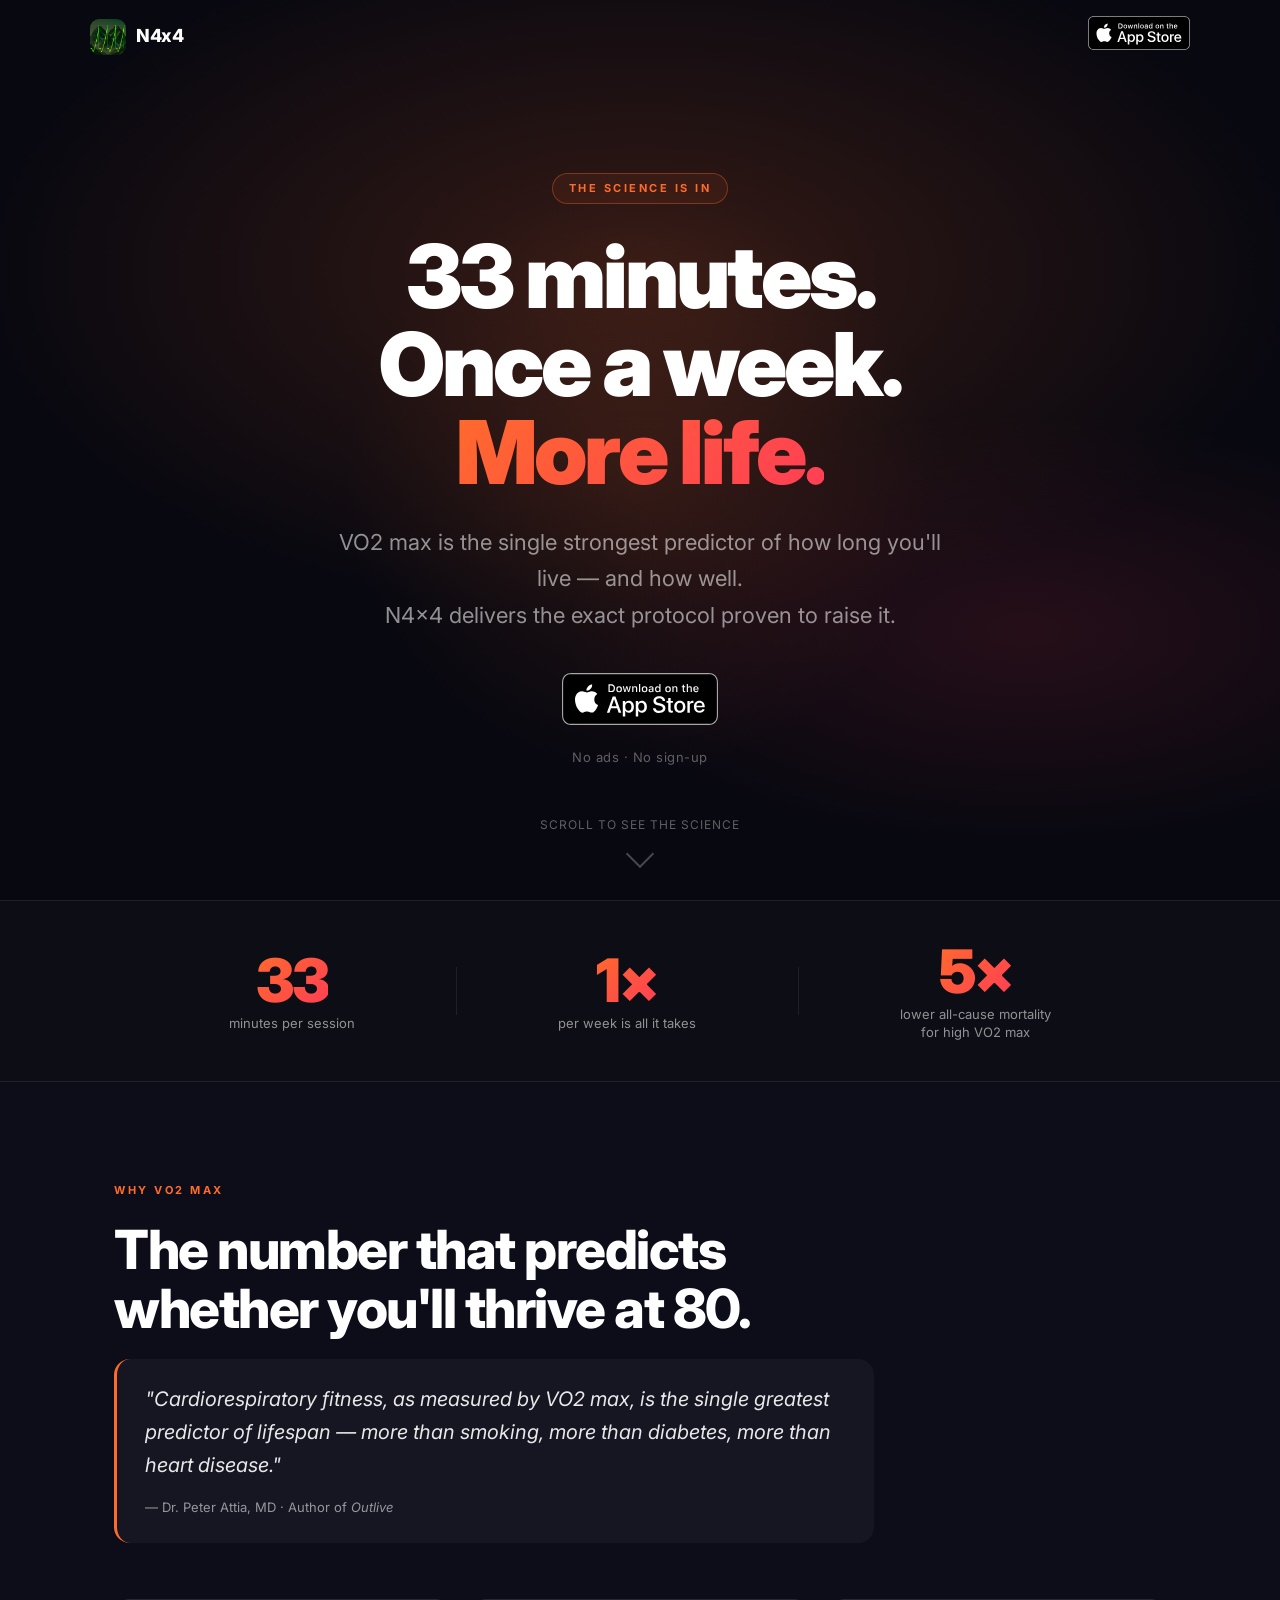
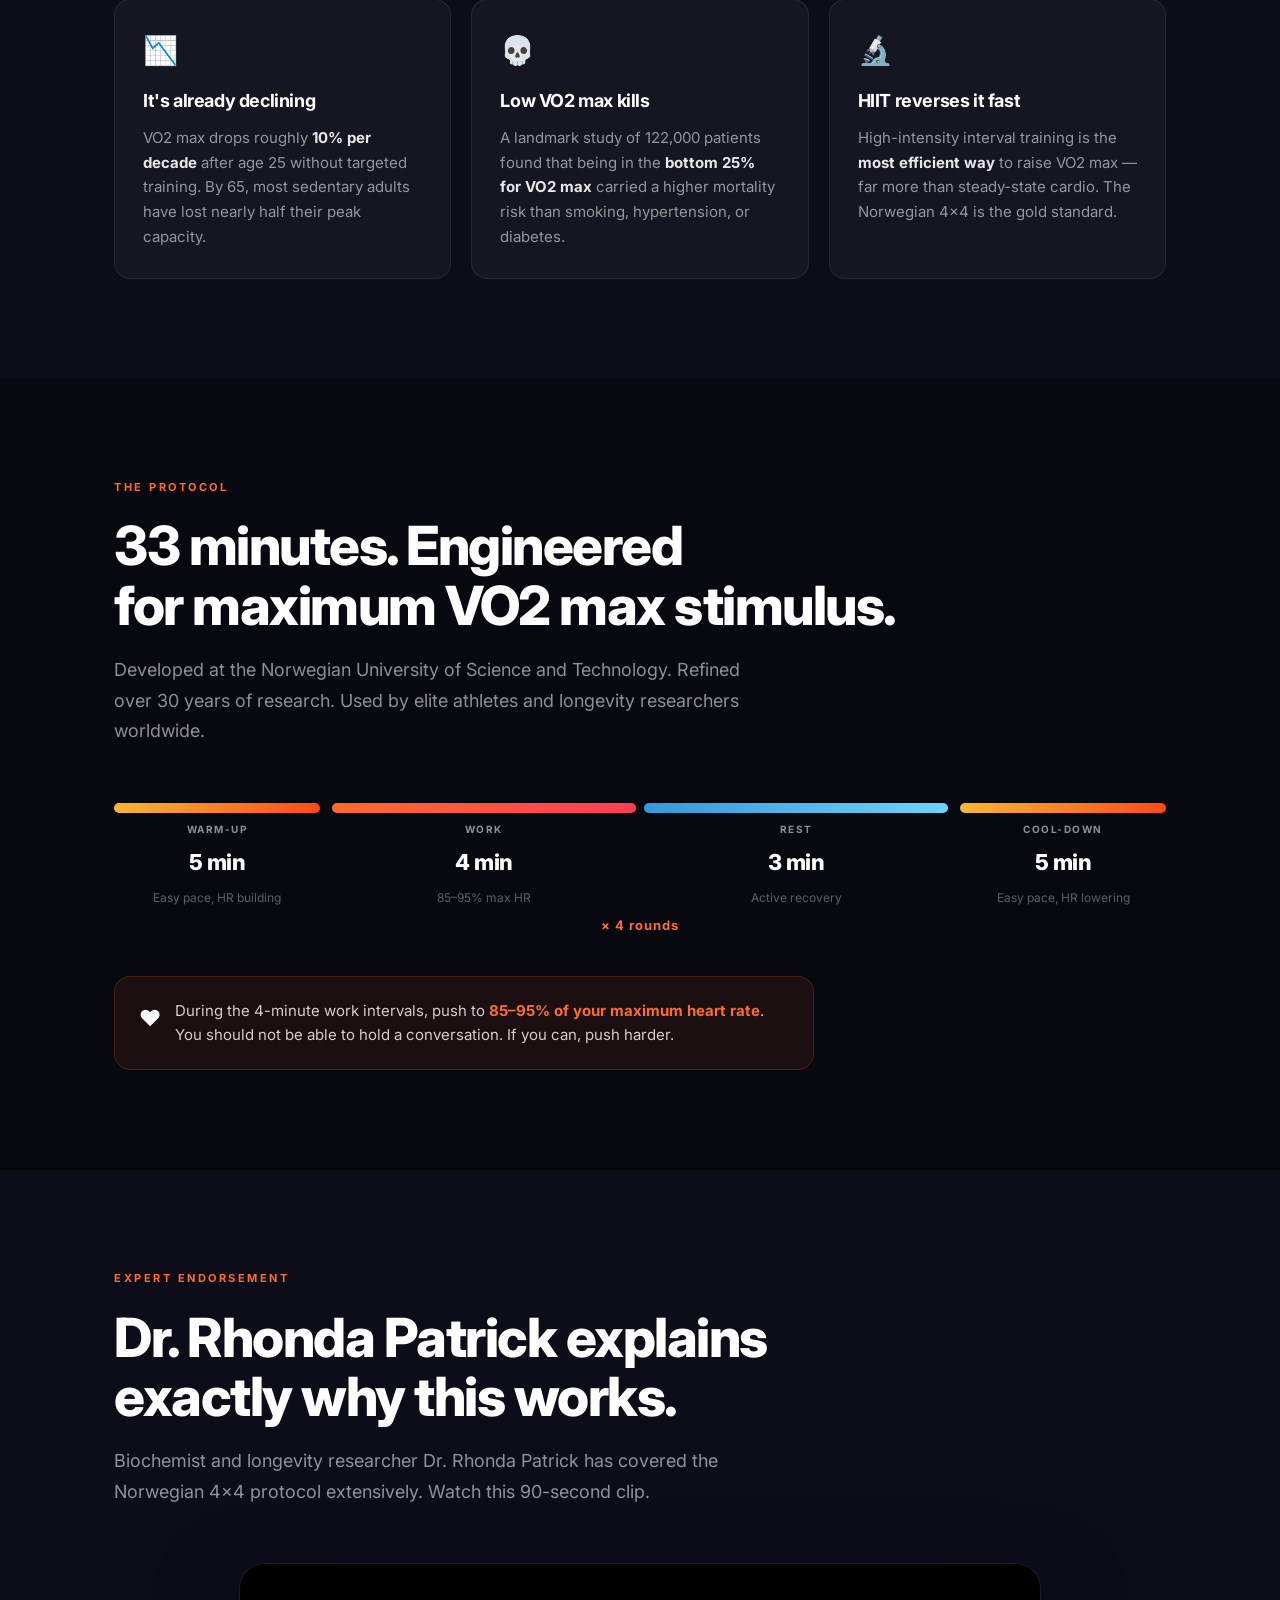
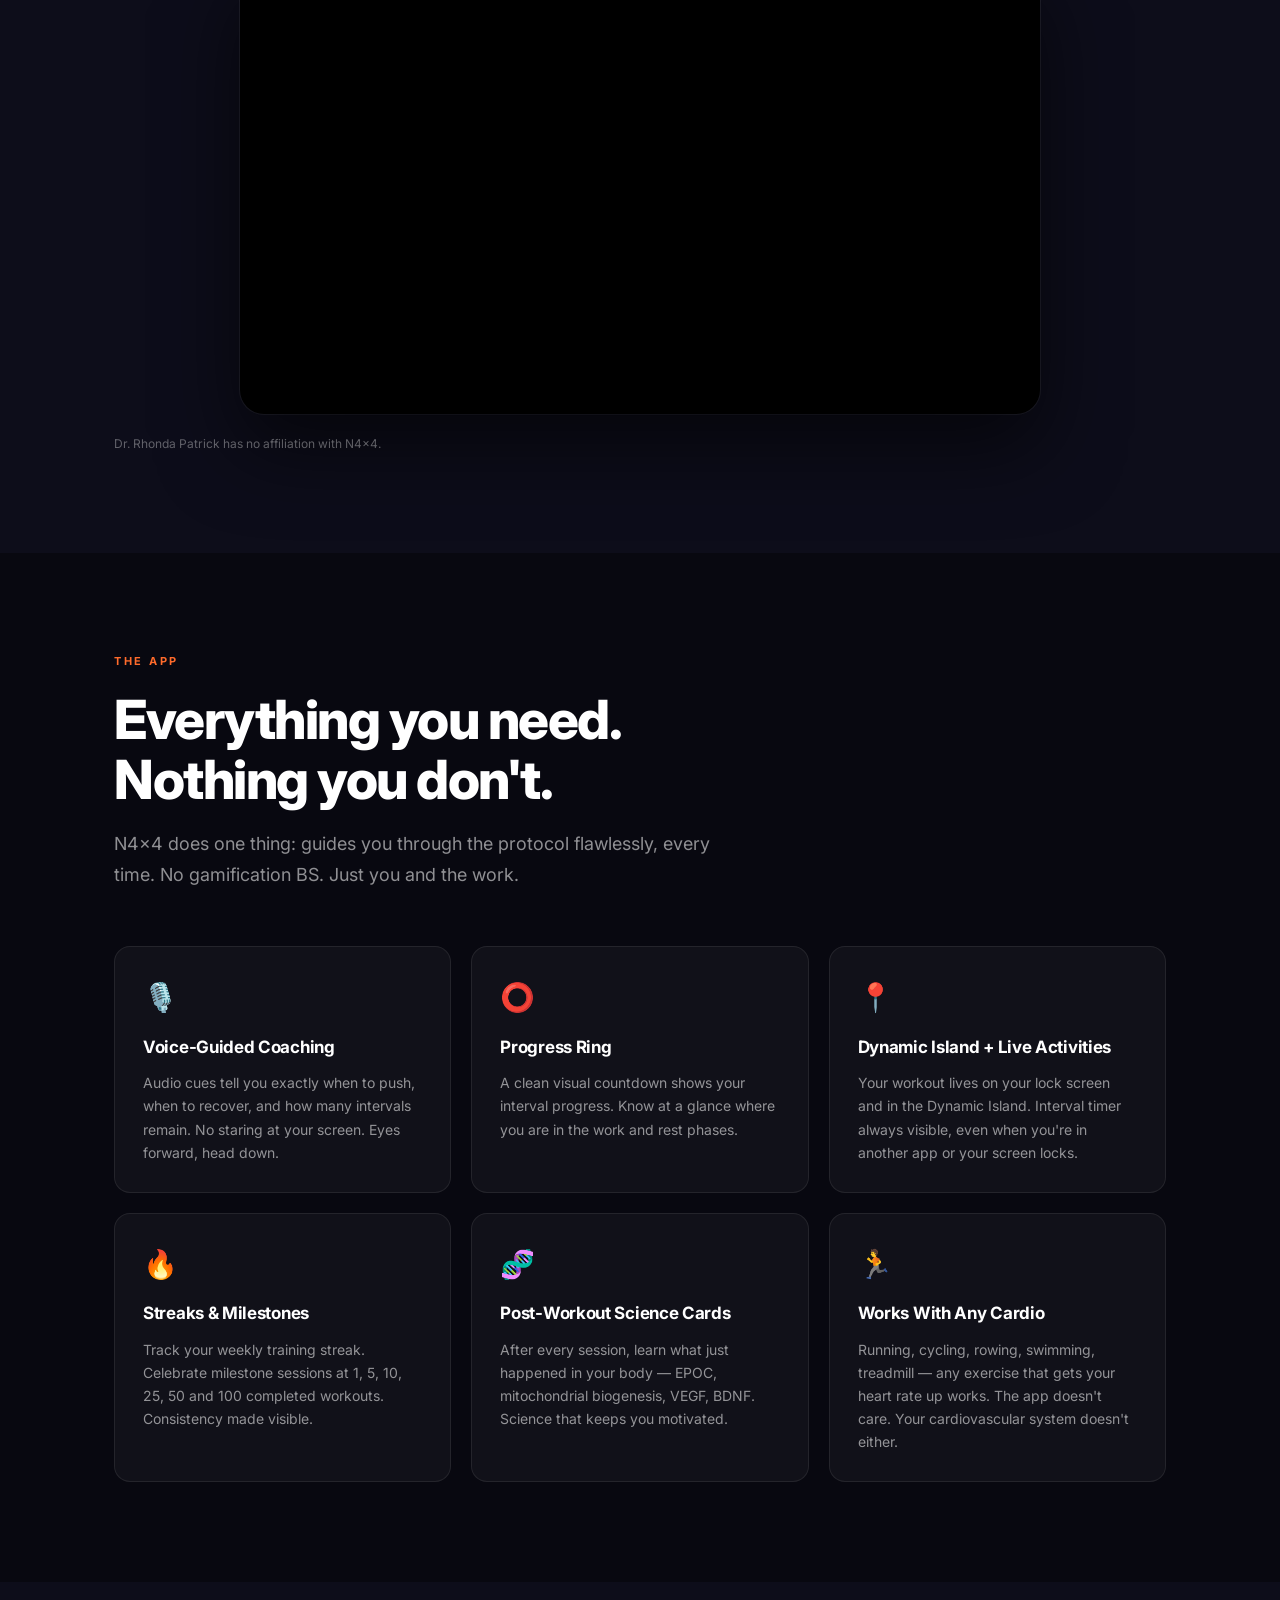
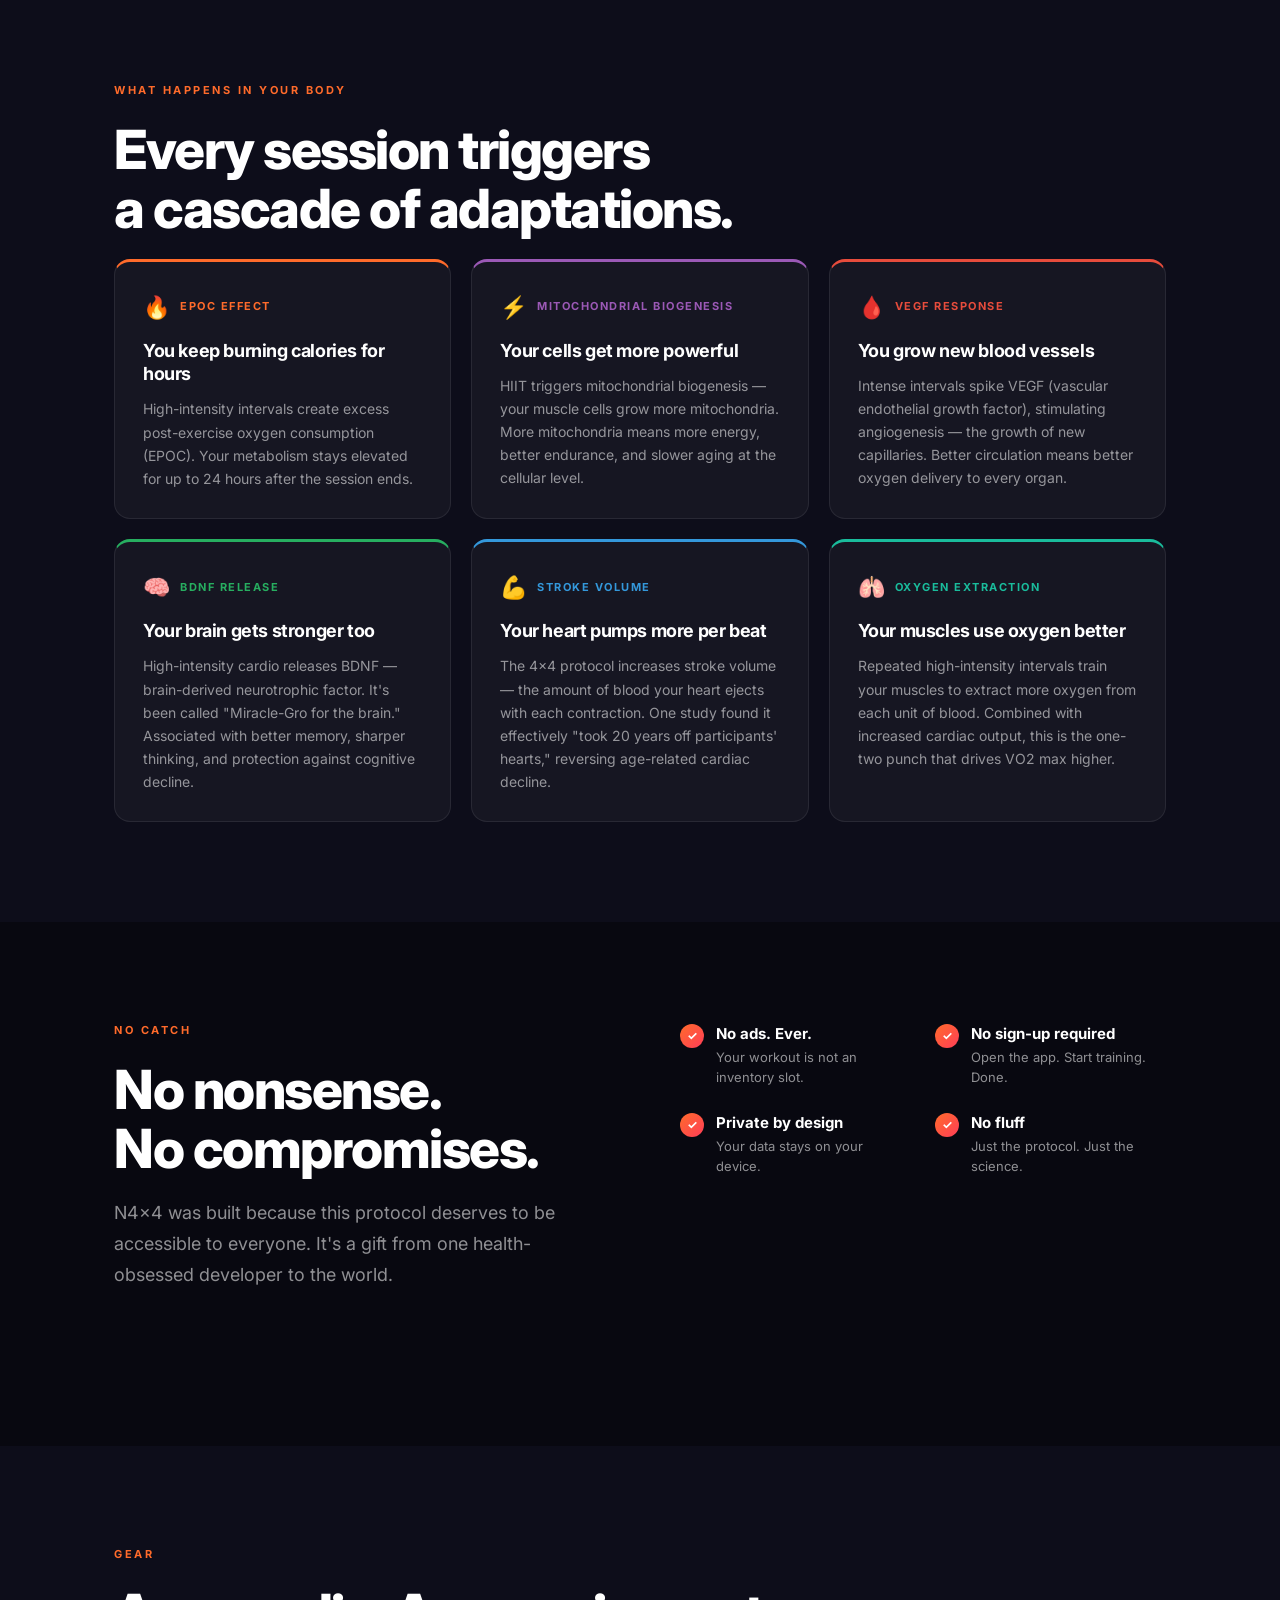
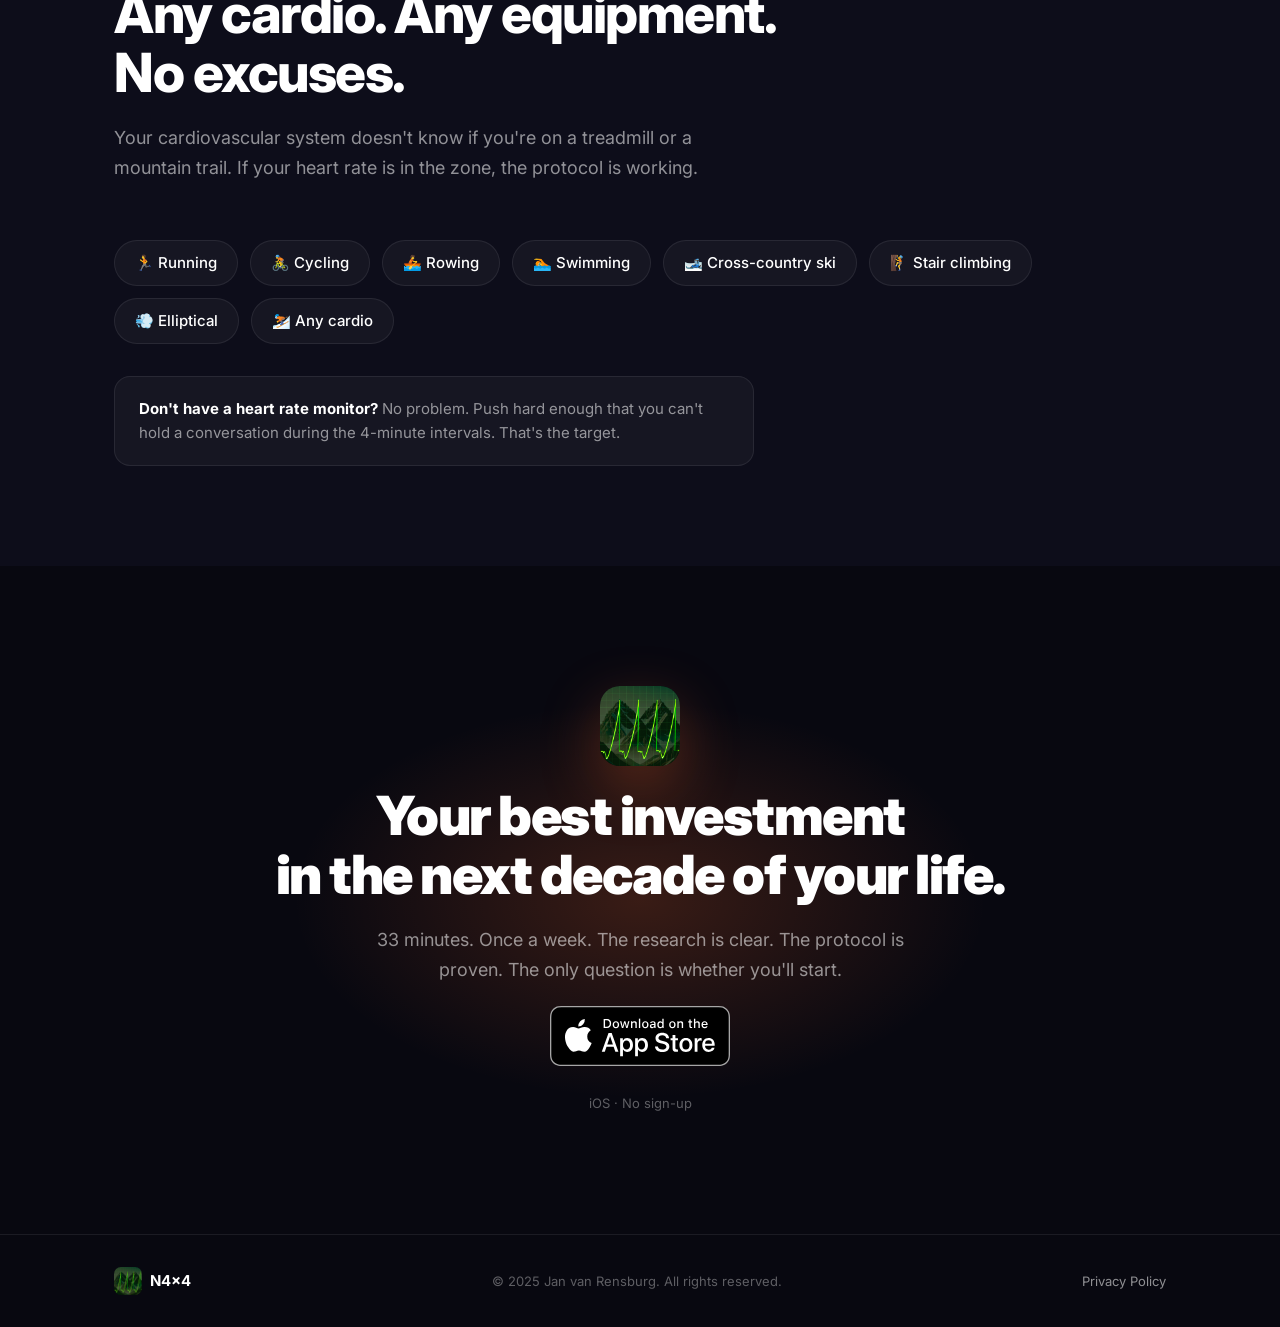
==== website-v2/index.html @ c2d77064 "Add dark Home/Workout redesign; checkpoint in-flight watch migration Home/Workout redesign (behind `" ====
<!DOCTYPE html>
<html lang="en">
<head>
    <meta charset="UTF-8">
    <meta name="viewport" content="width=device-width, initial-scale=1.0">
    <title>N4x4 — The 33-Minute Workout That Changes Everything</title>
    <meta name="description" content="VO2 max is the #1 predictor of how long you live. N4x4 delivers the exact Norwegian 4x4 protocol used in decades of research. 33 minutes. Once a week.">
    <meta property="og:title" content="N4x4 — The 33-Minute VO2 Max Protocol">
    <meta property="og:description" content="33 minutes. Once a week. The scientifically-proven workout that adds years to your life.">
    <meta property="og:image" content="images/background2.png">
    <link rel="preconnect" href="https://fonts.googleapis.com">
    <link rel="preconnect" href="https://fonts.gstatic.com" crossorigin>
    <link href="https://fonts.googleapis.com/css2?family=Inter:wght@300;400;500;600;700;800;900&display=swap" rel="stylesheet">
    <link rel="stylesheet" href="styles.css">
</head>
<body>

<!-- ───────────────── NAV ───────────────── -->
<nav class="nav" id="nav">
    <div class="nav-inner">
        <div class="nav-logo">
            <img src="images/n4x4.png" alt="N4x4" class="nav-icon">
            <span class="nav-name">N4x4</span>
        </div>
        <a href="https://apps.apple.com/app/id6686407796" target="_blank" class="nav-cta">
            <img src="images/download-on-the-app-store.svg" alt="Download on the App Store" class="nav-store-badge">
        </a>
    </div>
</nav>

<!-- ───────────────── HERO ───────────────── -->
<section class="hero">
    <div class="hero-bg"></div>
    <div class="hero-glow"></div>
    <div class="hero-content">
        <div class="hero-badge animate-in">THE SCIENCE IS IN</div>
        <h1 class="hero-headline animate-in delay-1">
            33 minutes.<br>
            Once a week.<br>
            <span class="gradient-text">More life.</span>
        </h1>
        <p class="hero-sub animate-in delay-2">
            VO2 max is the single strongest predictor of how long you'll live — and how well.<br>
            N4x4 delivers the exact protocol proven to raise it.
        </p>
        <div class="hero-actions animate-in delay-3">
            <a href="https://apps.apple.com/app/id6686407796" target="_blank" class="store-badge-link">
                <img src="images/download-on-the-app-store.svg" alt="Download on the App Store" class="store-badge">
            </a>
            <span class="hero-meta">No ads · No sign-up</span>
        </div>
    </div>
    <div class="hero-scroll-hint">
        <span>Scroll to see the science</span>
        <div class="scroll-arrow"></div>
    </div>
</section>

<!-- ───────────────── STAT BAR ───────────────── -->
<section class="stat-bar">
    <div class="stat-bar-inner">
        <div class="stat animate-in">
            <span class="stat-number">33</span>
            <span class="stat-label">minutes per session</span>
        </div>
        <div class="stat-divider"></div>
        <div class="stat animate-in delay-1">
            <span class="stat-number">1×</span>
            <span class="stat-label">per week is all it takes</span>
        </div>
        <div class="stat-divider"></div>
        <div class="stat animate-in delay-2">
            <span class="stat-number">5×</span>
            <span class="stat-label">lower all-cause mortality<br>for high VO2 max</span>
        </div>
    </div>
</section>

<!-- ───────────────── VO2 MAX SCIENCE ───────────────── -->
<section class="section vo2-section">
    <div class="container">
        <div class="section-label animate-in">WHY VO2 MAX</div>
        <h2 class="section-headline animate-in delay-1">
            The number that predicts<br>whether you'll thrive at 80.
        </h2>

        <blockquote class="quote-block animate-in delay-2">
            <p class="quote-text">"Cardiorespiratory fitness, as measured by VO2 max, is the single greatest predictor of lifespan — more than smoking, more than diabetes, more than heart disease."</p>
            <cite class="quote-cite">— Dr. Peter Attia, MD · Author of <em>Outlive</em></cite>
        </blockquote>

        <div class="vo2-cards">
            <div class="vo2-card animate-in delay-1">
                <div class="vo2-card-icon">📉</div>
                <h3 class="vo2-card-title">It's already declining</h3>
                <p class="vo2-card-body">VO2 max drops roughly <strong>10% per decade</strong> after age 25 without targeted training. By 65, most sedentary adults have lost nearly half their peak capacity.</p>
            </div>
            <div class="vo2-card animate-in delay-2">
                <div class="vo2-card-icon">💀</div>
                <h3 class="vo2-card-title">Low VO2 max kills</h3>
                <p class="vo2-card-body">A landmark study of 122,000 patients found that being in the <strong>bottom 25% for VO2 max</strong> carried a higher mortality risk than smoking, hypertension, or diabetes.</p>
            </div>
            <div class="vo2-card animate-in delay-3">
                <div class="vo2-card-icon">🔬</div>
                <h3 class="vo2-card-title">HIIT reverses it fast</h3>
                <p class="vo2-card-body">High-intensity interval training is the <strong>most efficient way</strong> to raise VO2 max — far more than steady-state cardio. The Norwegian 4x4 is the gold standard.</p>
            </div>
        </div>
    </div>
</section>

<!-- ───────────────── THE PROTOCOL ───────────────── -->
<section class="section protocol-section">
    <div class="container">
        <div class="section-label animate-in">THE PROTOCOL</div>
        <h2 class="section-headline animate-in delay-1">
            33 minutes. Engineered<br>for maximum VO2 max stimulus.
        </h2>
        <p class="section-sub animate-in delay-2">
            Developed at the Norwegian University of Science and Technology. Refined over 30 years of research. Used by elite athletes and longevity researchers worldwide.
        </p>

        <div class="protocol-timeline animate-in delay-2">
            <div class="protocol-phase warmup">
                <div class="phase-bar"></div>
                <div class="phase-label">Warm-up</div>
                <div class="phase-duration">5 min</div>
                <div class="phase-desc">Easy pace, HR building</div>
            </div>
            <div class="protocol-rounds">
                <div class="round animate-in delay-1">
                    <div class="round-work">
                        <div class="phase-bar work-bar"></div>
                        <div class="phase-label">WORK</div>
                        <div class="phase-duration">4 min</div>
                        <div class="phase-desc">85–95% max HR</div>
                    </div>
                    <div class="round-rest">
                        <div class="phase-bar rest-bar"></div>
                        <div class="phase-label">REST</div>
                        <div class="phase-duration">3 min</div>
                        <div class="phase-desc">Active recovery</div>
                    </div>
                </div>
                <div class="rounds-repeat animate-in delay-2">× 4 rounds</div>
            </div>
            <div class="protocol-phase cooldown">
                <div class="phase-bar"></div>
                <div class="phase-label">Cool-down</div>
                <div class="phase-duration">5 min</div>
                <div class="phase-desc">Easy pace, HR lowering</div>
            </div>
        </div>

        <div class="protocol-hr-note animate-in delay-3">
            <span class="hr-icon">❤️</span>
            <p>During the 4-minute work intervals, push to <strong>85–95% of your maximum heart rate</strong>. You should not be able to hold a conversation. If you can, push harder.</p>
        </div>
    </div>
</section>

<!-- ───────────────── VIDEO ───────────────── -->
<section class="section video-section">
    <div class="container">
        <div class="section-label animate-in">EXPERT ENDORSEMENT</div>
        <h2 class="section-headline animate-in delay-1">
            Dr. Rhonda Patrick explains<br>exactly why this works.
        </h2>
        <p class="section-sub animate-in delay-2">
            Biochemist and longevity researcher Dr. Rhonda Patrick has covered the Norwegian 4x4 protocol extensively. Watch this 90-second clip.
        </p>
        <div class="video-wrapper animate-in delay-2">
            <div class="responsive-video">
                <iframe
                    src="https://www.youtube-nocookie.com/embed/MjKrwsfr-js?start=303&rel=0"
                    title="Dr. Rhonda Patrick on Norwegian 4x4 HIIT"
                    frameborder="0"
                    allow="accelerometer; autoplay; clipboard-write; encrypted-media; gyroscope; picture-in-picture; web-share"
                    allowfullscreen>
                </iframe>
            </div>
        </div>
        <p class="video-disclaimer animate-in delay-3">Dr. Rhonda Patrick has no affiliation with N4x4.</p>
    </div>
</section>

<!-- ───────────────── APP FEATURES ───────────────── -->
<section class="section features-section">
    <div class="container">
        <div class="section-label animate-in">THE APP</div>
        <h2 class="section-headline animate-in delay-1">
            Everything you need.<br>Nothing you don't.
        </h2>
        <p class="section-sub animate-in delay-2">
            N4x4 does one thing: guides you through the protocol flawlessly, every time. No gamification BS. Just you and the work.
        </p>

        <div class="features-grid">
            <div class="feature-card animate-in delay-1">
                <div class="feature-icon">🎙️</div>
                <h3 class="feature-title">Voice-Guided Coaching</h3>
                <p class="feature-body">Audio cues tell you exactly when to push, when to recover, and how many intervals remain. No staring at your screen. Eyes forward, head down.</p>
            </div>
            <div class="feature-card animate-in delay-2">
                <div class="feature-icon">⭕</div>
                <h3 class="feature-title">Progress Ring</h3>
                <p class="feature-body">A clean visual countdown shows your interval progress. Know at a glance where you are in the work and rest phases.</p>
            </div>
            <div class="feature-card animate-in delay-3">
                <div class="feature-icon">📍</div>
                <h3 class="feature-title">Dynamic Island + Live Activities</h3>
                <p class="feature-body">Your workout lives on your lock screen and in the Dynamic Island. Interval timer always visible, even when you're in another app or your screen locks.</p>
            </div>
            <div class="feature-card animate-in delay-1">
                <div class="feature-icon">🔥</div>
                <h3 class="feature-title">Streaks & Milestones</h3>
                <p class="feature-body">Track your weekly training streak. Celebrate milestone sessions at 1, 5, 10, 25, 50 and 100 completed workouts. Consistency made visible.</p>
            </div>
            <div class="feature-card animate-in delay-2">
                <div class="feature-icon">🧬</div>
                <h3 class="feature-title">Post-Workout Science Cards</h3>
                <p class="feature-body">After every session, learn what just happened in your body — EPOC, mitochondrial biogenesis, VEGF, BDNF. Science that keeps you motivated.</p>
            </div>
            <div class="feature-card animate-in delay-3">
                <div class="feature-icon">🏃</div>
                <h3 class="feature-title">Works With Any Cardio</h3>
                <p class="feature-body">Running, cycling, rowing, swimming, treadmill — any exercise that gets your heart rate up works. The app doesn't care. Your cardiovascular system doesn't either.</p>
            </div>
        </div>
    </div>
</section>

<!-- ───────────────── SCIENCE CARDS ───────────────── -->
<section class="section science-section">
    <div class="container">
        <div class="section-label animate-in">WHAT HAPPENS IN YOUR BODY</div>
        <h2 class="section-headline animate-in delay-1">
            Every session triggers<br>a cascade of adaptations.
        </h2>

        <div class="science-grid">
            <div class="science-card animate-in delay-1" style="--card-color: #FF6B2B;">
                <div class="science-card-header">
                    <span class="science-icon">🔥</span>
                    <span class="science-tag">EPOC Effect</span>
                </div>
                <h3 class="science-title">You keep burning calories for hours</h3>
                <p class="science-body">High-intensity intervals create excess post-exercise oxygen consumption (EPOC). Your metabolism stays elevated for up to 24 hours after the session ends.</p>
            </div>
            <div class="science-card animate-in delay-2" style="--card-color: #9B59B6;">
                <div class="science-card-header">
                    <span class="science-icon">⚡</span>
                    <span class="science-tag">Mitochondrial Biogenesis</span>
                </div>
                <h3 class="science-title">Your cells get more powerful</h3>
                <p class="science-body">HIIT triggers mitochondrial biogenesis — your muscle cells grow more mitochondria. More mitochondria means more energy, better endurance, and slower aging at the cellular level.</p>
            </div>
            <div class="science-card animate-in delay-3" style="--card-color: #E74C3C;">
                <div class="science-card-header">
                    <span class="science-icon">🩸</span>
                    <span class="science-tag">VEGF Response</span>
                </div>
                <h3 class="science-title">You grow new blood vessels</h3>
                <p class="science-body">Intense intervals spike VEGF (vascular endothelial growth factor), stimulating angiogenesis — the growth of new capillaries. Better circulation means better oxygen delivery to every organ.</p>
            </div>
            <div class="science-card animate-in delay-1" style="--card-color: #27AE60;">
                <div class="science-card-header">
                    <span class="science-icon">🧠</span>
                    <span class="science-tag">BDNF Release</span>
                </div>
                <h3 class="science-title">Your brain gets stronger too</h3>
                <p class="science-body">High-intensity cardio releases BDNF — brain-derived neurotrophic factor. It's been called "Miracle-Gro for the brain." Associated with better memory, sharper thinking, and protection against cognitive decline.</p>
            </div>
            <div class="science-card animate-in delay-2" style="--card-color: #3498DB;">
                <div class="science-card-header">
                    <span class="science-icon">💪</span>
                    <span class="science-tag">Stroke Volume</span>
                </div>
                <h3 class="science-title">Your heart pumps more per beat</h3>
                <p class="science-body">The 4×4 protocol increases stroke volume — the amount of blood your heart ejects with each contraction. One study found it effectively "took 20 years off participants' hearts," reversing age-related cardiac decline.</p>
            </div>
            <div class="science-card animate-in delay-3" style="--card-color: #1ABC9C;">
                <div class="science-card-header">
                    <span class="science-icon">🫁</span>
                    <span class="science-tag">Oxygen Extraction</span>
                </div>
                <h3 class="science-title">Your muscles use oxygen better</h3>
                <p class="science-body">Repeated high-intensity intervals train your muscles to extract more oxygen from each unit of blood. Combined with increased cardiac output, this is the one-two punch that drives VO2 max higher.</p>
            </div>
        </div>
    </div>
</section>

<!-- ───────────────── TRUST ───────────────── -->
<section class="section trust-section">
    <div class="container">
        <div class="trust-inner animate-in">
            <div class="trust-headline-wrap">
                <div class="section-label">NO CATCH</div>
                <h2 class="section-headline">No nonsense.<br>No compromises.</h2>
                <p class="section-sub">N4x4 was built because this protocol deserves to be accessible to everyone. It's a gift from one health-obsessed developer to the world.</p>
            </div>
            <div class="trust-pillars">
                <div class="trust-pillar animate-in delay-1">
                    <span class="trust-check">✓</span>
                    <div>
                        <strong>No ads. Ever.</strong>
                        <p>Your workout is not an inventory slot.</p>
                    </div>
                </div>
                <div class="trust-pillar animate-in delay-2">
                    <span class="trust-check">✓</span>
                    <div>
                        <strong>No sign-up required</strong>
                        <p>Open the app. Start training. Done.</p>
                    </div>
                </div>
                <div class="trust-pillar animate-in delay-3">
                    <span class="trust-check">✓</span>
                    <div>
                        <strong>Private by design</strong>
                        <p>Your data stays on your device.</p>
                    </div>
                </div>
                <div class="trust-pillar animate-in delay-1">
                    <span class="trust-check">✓</span>
                    <div>
                        <strong>No fluff</strong>
                        <p>Just the protocol. Just the science.</p>
                    </div>
                </div>
            </div>
        </div>
    </div>
</section>

<!-- ───────────────── EQUIPMENT ───────────────── -->
<section class="section equipment-section">
    <div class="container">
        <div class="section-label animate-in">GEAR</div>
        <h2 class="section-headline animate-in delay-1">Any cardio. Any equipment.<br>No excuses.</h2>
        <p class="section-sub animate-in delay-2">
            Your cardiovascular system doesn't know if you're on a treadmill or a mountain trail. If your heart rate is in the zone, the protocol is working.
        </p>
        <div class="equipment-grid animate-in delay-2">
            <div class="equipment-item">🏃 Running</div>
            <div class="equipment-item">🚴 Cycling</div>
            <div class="equipment-item">🚣 Rowing</div>
            <div class="equipment-item">🏊 Swimming</div>
            <div class="equipment-item">🎿 Cross-country ski</div>
            <div class="equipment-item">🧗 Stair climbing</div>
            <div class="equipment-item">💨 Elliptical</div>
            <div class="equipment-item">⛷️ Any cardio</div>
        </div>
        <div class="equipment-note animate-in delay-3">
            <strong>Don't have a heart rate monitor?</strong> No problem. Push hard enough that you can't hold a conversation during the 4-minute intervals. That's the target.
        </div>
    </div>
</section>

<!-- ───────────────── FINAL CTA ───────────────── -->
<section class="section cta-section">
    <div class="cta-glow"></div>
    <div class="container">
        <div class="cta-inner animate-in">
            <img src="images/n4x4.png" alt="N4x4" class="cta-icon">
            <h2 class="cta-headline">Your best investment<br>in the next decade of your life.</h2>
            <p class="cta-sub">33 minutes. Once a week. The research is clear. The protocol is proven. The only question is whether you'll start.</p>
            <a href="https://apps.apple.com/app/id6686407796" target="_blank" class="store-badge-link">
                <img src="images/download-on-the-app-store.svg" alt="Download on the App Store" class="store-badge store-badge-large">
            </a>
            <p class="cta-meta">iOS · No sign-up</p>
        </div>
    </div>
</section>

<!-- ───────────────── FOOTER ───────────────── -->
<footer class="footer">
    <div class="container">
        <div class="footer-inner">
            <div class="footer-logo">
                <img src="images/n4x4.png" alt="N4x4" class="footer-icon">
                <span>N4x4</span>
            </div>
            <p class="footer-copy">&copy; 2025 Jan van Rensburg. All rights reserved.</p>
            <a href="../website/privacy.txt" class="footer-link">Privacy Policy</a>
        </div>
    </div>
</footer>

<script>
    // Nav scroll effect
    const nav = document.getElementById('nav');
    window.addEventListener('scroll', () => {
        nav.classList.toggle('nav-scrolled', window.scrollY > 50);
    });

    // Intersection Observer for scroll animations
    const observer = new IntersectionObserver((entries) => {
        entries.forEach(entry => {
            if (entry.isIntersecting) {
                entry.target.classList.add('visible');
            }
        });
    }, { threshold: 0.1, rootMargin: '0px 0px -40px 0px' });

    document.querySelectorAll('.animate-in').forEach(el => observer.observe(el));
</script>
</body>
</html>
---- website-v2/styles.css ----
/* ─── Reset & Base ─────────────────────────────────────── */
*, *::before, *::after { box-sizing: border-box; margin: 0; padding: 0; }

:root {
    --orange:       #FF6B2B;
    --orange-2:     #FF3D57;
    --bg:           #080810;
    --bg-2:         #0d0d1a;
    --surface:      rgba(255,255,255,0.04);
    --surface-2:    rgba(255,255,255,0.07);
    --border:       rgba(255,255,255,0.08);
    --text:         #ffffff;
    --text-muted:   rgba(255,255,255,0.55);
    --text-subtle:  rgba(255,255,255,0.35);
    --radius:       16px;
    --radius-lg:    24px;
}

html { scroll-behavior: smooth; }

body {
    background: var(--bg);
    color: var(--text);
    font-family: 'Inter', -apple-system, BlinkMacSystemFont, sans-serif;
    font-size: 16px;
    line-height: 1.6;
    overflow-x: hidden;
    -webkit-font-smoothing: antialiased;
}

.container {
    max-width: 1100px;
    margin: 0 auto;
    padding: 0 24px;
}

/* ─── Scroll Animations ─────────────────────────────────── */
.animate-in {
    opacity: 0;
    transform: translateY(28px);
    transition: opacity 0.7s ease, transform 0.7s ease;
}
.animate-in.delay-1 { transition-delay: 0.12s; }
.animate-in.delay-2 { transition-delay: 0.24s; }
.animate-in.delay-3 { transition-delay: 0.36s; }
.animate-in.visible {
    opacity: 1;
    transform: translateY(0);
}

/* ─── Nav ───────────────────────────────────────────────── */
.nav {
    position: fixed;
    top: 0; left: 0; right: 0;
    z-index: 100;
    padding: 16px 24px;
    transition: background 0.3s ease, box-shadow 0.3s ease;
}
.nav-scrolled {
    background: rgba(8,8,16,0.92);
    backdrop-filter: blur(20px);
    -webkit-backdrop-filter: blur(20px);
    box-shadow: 0 1px 0 var(--border);
}
.nav-inner {
    max-width: 1100px;
    margin: 0 auto;
    display: flex;
    align-items: center;
    justify-content: space-between;
}
.nav-logo {
    display: flex;
    align-items: center;
    gap: 10px;
}
.nav-icon {
    width: 36px;
    height: 36px;
    border-radius: 9px;
}
.nav-name {
    font-size: 18px;
    font-weight: 800;
    letter-spacing: -0.5px;
}
.nav-store-badge {
    height: 34px;
    transition: opacity 0.2s;
}
.nav-store-badge:hover { opacity: 0.8; }

/* ─── Hero ──────────────────────────────────────────────── */
.hero {
    min-height: 100vh;
    display: flex;
    flex-direction: column;
    align-items: center;
    justify-content: center;
    position: relative;
    text-align: center;
    padding: 120px 24px 80px;
    overflow: hidden;
}
.hero-bg {
    position: absolute;
    inset: 0;
    background:
        radial-gradient(ellipse 80% 60% at 50% 30%, rgba(255,107,43,0.18) 0%, transparent 65%),
        radial-gradient(ellipse 60% 40% at 80% 70%, rgba(255,61,87,0.12) 0%, transparent 60%),
        var(--bg);
}
.hero-glow {
    position: absolute;
    top: 20%;
    left: 50%;
    transform: translateX(-50%);
    width: 600px;
    height: 600px;
    background: radial-gradient(circle, rgba(255,107,43,0.12) 0%, transparent 70%);
    pointer-events: none;
    animation: pulse 4s ease-in-out infinite;
}
@keyframes pulse {
    0%, 100% { opacity: 1; transform: translateX(-50%) scale(1); }
    50%       { opacity: 0.6; transform: translateX(-50%) scale(1.1); }
}
.hero-content {
    position: relative;
    z-index: 1;
    max-width: 780px;
}
.hero-badge {
    display: inline-block;
    font-size: 11px;
    font-weight: 700;
    letter-spacing: 2.5px;
    color: var(--orange);
    border: 1px solid rgba(255,107,43,0.35);
    padding: 6px 16px;
    border-radius: 999px;
    margin-bottom: 28px;
    background: rgba(255,107,43,0.08);
}
.hero-headline {
    font-size: clamp(48px, 7vw, 88px);
    font-weight: 900;
    letter-spacing: -3px;
    line-height: 1.0;
    margin-bottom: 28px;
}
.gradient-text {
    background: linear-gradient(135deg, var(--orange) 0%, var(--orange-2) 100%);
    -webkit-background-clip: text;
    -webkit-text-fill-color: transparent;
    background-clip: text;
}
.hero-sub {
    font-size: clamp(17px, 2.2vw, 22px);
    color: var(--text-muted);
    line-height: 1.65;
    max-width: 620px;
    margin: 0 auto 40px;
}
.hero-actions {
    display: flex;
    flex-direction: column;
    align-items: center;
    gap: 14px;
}
.store-badge-link { display: inline-block; }
.store-badge {
    height: 52px;
    transition: transform 0.2s ease, opacity 0.2s;
}
.store-badge:hover { transform: scale(1.04); opacity: 0.9; }
.store-badge-large { height: 60px; }
.hero-meta {
    font-size: 13px;
    color: var(--text-subtle);
    letter-spacing: 0.5px;
}
.hero-scroll-hint {
    position: absolute;
    bottom: 36px;
    left: 50%;
    transform: translateX(-50%);
    display: flex;
    flex-direction: column;
    align-items: center;
    gap: 10px;
    color: var(--text-subtle);
    font-size: 12px;
    letter-spacing: 1px;
    text-transform: uppercase;
    animation: fadeInUp 1.5s 2s both;
}
.scroll-arrow {
    width: 20px;
    height: 20px;
    border-right: 2px solid rgba(255,255,255,0.25);
    border-bottom: 2px solid rgba(255,255,255,0.25);
    transform: rotate(45deg);
    animation: bounce 1.8s ease-in-out infinite;
}
@keyframes bounce {
    0%, 100% { transform: rotate(45deg) translateY(0); }
    50%       { transform: rotate(45deg) translateY(4px); }
}
@keyframes fadeInUp {
    from { opacity: 0; transform: translateX(-50%) translateY(12px); }
    to   { opacity: 1; transform: translateX(-50%) translateY(0); }
}

/* ─── Stat Bar ──────────────────────────────────────────── */
.stat-bar {
    border-top: 1px solid var(--border);
    border-bottom: 1px solid var(--border);
    background: rgba(255,255,255,0.02);
    padding: 40px 24px;
}
.stat-bar-inner {
    max-width: 900px;
    margin: 0 auto;
    display: flex;
    align-items: center;
    justify-content: space-around;
    gap: 24px;
    flex-wrap: wrap;
}
.stat {
    display: flex;
    flex-direction: column;
    align-items: center;
    text-align: center;
    gap: 4px;
}
.stat-number {
    font-size: clamp(42px, 5vw, 60px);
    font-weight: 900;
    letter-spacing: -2px;
    background: linear-gradient(135deg, var(--orange), var(--orange-2));
    -webkit-background-clip: text;
    -webkit-text-fill-color: transparent;
    background-clip: text;
    line-height: 1;
}
.stat-label {
    font-size: 13px;
    color: var(--text-muted);
    line-height: 1.4;
}
.stat-divider {
    width: 1px;
    height: 48px;
    background: var(--border);
}

/* ─── Sections ──────────────────────────────────────────── */
.section {
    padding: 100px 0;
}
.section-label {
    font-size: 11px;
    font-weight: 700;
    letter-spacing: 2.5px;
    color: var(--orange);
    margin-bottom: 20px;
}
.section-headline {
    font-size: clamp(32px, 4.5vw, 54px);
    font-weight: 800;
    letter-spacing: -1.5px;
    line-height: 1.1;
    margin-bottom: 20px;
}
.section-sub {
    font-size: 18px;
    color: var(--text-muted);
    line-height: 1.7;
    max-width: 640px;
    margin-bottom: 56px;
}

/* ─── VO2 Section ───────────────────────────────────────── */
.vo2-section { background: var(--bg-2); }

.quote-block {
    border-left: 3px solid var(--orange);
    padding: 24px 28px;
    background: var(--surface);
    border-radius: var(--radius);
    margin-bottom: 56px;
    max-width: 760px;
}
.quote-text {
    font-size: clamp(16px, 2vw, 20px);
    font-style: italic;
    color: rgba(255,255,255,0.9);
    line-height: 1.65;
    margin-bottom: 12px;
}
.quote-cite {
    font-size: 13px;
    color: var(--text-muted);
    font-style: normal;
}

.vo2-cards {
    display: grid;
    grid-template-columns: repeat(auto-fit, minmax(280px, 1fr));
    gap: 20px;
}
.vo2-card {
    background: var(--surface);
    border: 1px solid var(--border);
    border-radius: var(--radius);
    padding: 28px;
    transition: transform 0.2s ease, border-color 0.2s ease;
}
.vo2-card:hover {
    transform: translateY(-4px);
    border-color: rgba(255,107,43,0.3);
}
.vo2-card-icon {
    font-size: 28px;
    margin-bottom: 14px;
}
.vo2-card-title {
    font-size: 18px;
    font-weight: 700;
    letter-spacing: -0.4px;
    margin-bottom: 10px;
}
.vo2-card-body {
    font-size: 15px;
    color: var(--text-muted);
    line-height: 1.65;
}
.vo2-card-body strong { color: rgba(255,255,255,0.9); }

/* ─── Protocol ──────────────────────────────────────────── */
.protocol-section { background: var(--bg); }

.protocol-timeline {
    display: flex;
    align-items: flex-start;
    gap: 12px;
    margin-bottom: 40px;
    flex-wrap: wrap;
}

.protocol-phase {
    display: flex;
    flex-direction: column;
    align-items: center;
    gap: 8px;
    flex: 1;
    min-width: 90px;
}
.phase-bar {
    height: 10px;
    border-radius: 999px;
    width: 100%;
}
.protocol-phase.warmup .phase-bar    { background: linear-gradient(90deg, #F7B733, #FC4A1A); }
.protocol-phase.cooldown .phase-bar  { background: linear-gradient(90deg, #F7B733, #FC4A1A); }
.work-bar  { background: linear-gradient(90deg, var(--orange), var(--orange-2)); }
.rest-bar  { background: linear-gradient(90deg, #3498DB, #6DD5FA); }

.phase-label {
    font-size: 10px;
    font-weight: 700;
    letter-spacing: 1.5px;
    color: var(--text-muted);
    text-transform: uppercase;
}
.phase-duration {
    font-size: 22px;
    font-weight: 800;
    letter-spacing: -0.5px;
}
.phase-desc {
    font-size: 12px;
    color: var(--text-subtle);
    text-align: center;
}

.protocol-rounds {
    display: flex;
    flex-direction: column;
    align-items: center;
    gap: 8px;
    flex: 3;
    min-width: 200px;
}
.round {
    display: flex;
    gap: 8px;
    width: 100%;
}
.round-work, .round-rest {
    flex: 1;
    display: flex;
    flex-direction: column;
    align-items: center;
    gap: 8px;
}
.rounds-repeat {
    font-size: 13px;
    font-weight: 700;
    color: var(--orange);
    letter-spacing: 1px;
}

.protocol-hr-note {
    display: flex;
    align-items: flex-start;
    gap: 14px;
    background: rgba(255,107,43,0.08);
    border: 1px solid rgba(255,107,43,0.2);
    border-radius: var(--radius);
    padding: 22px 24px;
    max-width: 700px;
}
.hr-icon { font-size: 22px; flex-shrink: 0; padding-top: 2px; }
.protocol-hr-note p {
    font-size: 15px;
    color: rgba(255,255,255,0.8);
    line-height: 1.6;
}
.protocol-hr-note strong { color: var(--orange); }

/* ─── Video ─────────────────────────────────────────────── */
.video-section { background: var(--bg-2); }

.video-wrapper {
    max-width: 800px;
    width: 100%;
    margin: 0 auto 20px;
}
.responsive-video {
    position: relative;
    padding-bottom: 56.25%;
    height: 0;
    border-radius: var(--radius-lg);
    overflow: hidden;
    background: #000;
    box-shadow: 0 32px 80px rgba(0,0,0,0.6), 0 0 0 1px var(--border);
}
.responsive-video iframe {
    position: absolute;
    top: 0; left: 0;
    width: 100%; height: 100%;
    border: none;
}
.video-disclaimer {
    font-size: 12px;
    color: var(--text-subtle);
}

/* ─── Features ──────────────────────────────────────────── */
.features-section { background: var(--bg); }

.features-grid {
    display: grid;
    grid-template-columns: repeat(auto-fit, minmax(300px, 1fr));
    gap: 20px;
}
.feature-card {
    background: var(--surface);
    border: 1px solid var(--border);
    border-radius: var(--radius);
    padding: 28px;
    transition: transform 0.2s ease, border-color 0.2s ease;
}
.feature-card:hover {
    transform: translateY(-4px);
    border-color: rgba(255,107,43,0.25);
}
.feature-icon { font-size: 28px; margin-bottom: 14px; }
.feature-title {
    font-size: 17px;
    font-weight: 700;
    letter-spacing: -0.3px;
    margin-bottom: 10px;
}
.feature-body {
    font-size: 14px;
    color: var(--text-muted);
    line-height: 1.65;
}

/* ─── Science Cards ─────────────────────────────────────── */
.science-section { background: var(--bg-2); }

.science-grid {
    display: grid;
    grid-template-columns: repeat(auto-fit, minmax(280px, 1fr));
    gap: 20px;
}
.science-card {
    border-radius: var(--radius);
    padding: 28px;
    background: var(--surface);
    border: 1px solid var(--border);
    border-top: 3px solid var(--card-color, var(--orange));
    transition: transform 0.2s ease;
}
.science-card:hover { transform: translateY(-4px); }
.science-card-header {
    display: flex;
    align-items: center;
    gap: 10px;
    margin-bottom: 14px;
}
.science-icon { font-size: 22px; }
.science-tag {
    font-size: 11px;
    font-weight: 700;
    letter-spacing: 1.5px;
    text-transform: uppercase;
    color: var(--card-color, var(--orange));
}
.science-title {
    font-size: 18px;
    font-weight: 700;
    letter-spacing: -0.4px;
    margin-bottom: 12px;
    line-height: 1.3;
}
.science-body {
    font-size: 14px;
    color: var(--text-muted);
    line-height: 1.65;
}

/* ─── Trust ─────────────────────────────────────────────── */
.trust-section { background: var(--bg); }

.trust-inner {
    display: grid;
    grid-template-columns: 1fr 1fr;
    gap: 80px;
    align-items: start;
}
.trust-pillars {
    display: grid;
    grid-template-columns: 1fr 1fr;
    gap: 24px;
}
.trust-pillar {
    display: flex;
    align-items: flex-start;
    gap: 12px;
}
.trust-check {
    width: 24px;
    height: 24px;
    background: linear-gradient(135deg, var(--orange), var(--orange-2));
    border-radius: 50%;
    display: flex;
    align-items: center;
    justify-content: center;
    font-size: 12px;
    font-weight: 700;
    flex-shrink: 0;
    margin-top: 2px;
}
.trust-pillar strong {
    display: block;
    font-size: 15px;
    font-weight: 700;
    margin-bottom: 2px;
}
.trust-pillar p {
    font-size: 13px;
    color: var(--text-muted);
    line-height: 1.5;
}

/* ─── Equipment ─────────────────────────────────────────── */
.equipment-section { background: var(--bg-2); }

.equipment-grid {
    display: flex;
    flex-wrap: wrap;
    gap: 12px;
    margin-bottom: 32px;
}
.equipment-item {
    background: var(--surface);
    border: 1px solid var(--border);
    border-radius: 999px;
    padding: 10px 20px;
    font-size: 15px;
    font-weight: 500;
    transition: border-color 0.2s, background 0.2s;
}
.equipment-item:hover {
    border-color: rgba(255,107,43,0.35);
    background: rgba(255,107,43,0.06);
}
.equipment-note {
    background: var(--surface);
    border: 1px solid var(--border);
    border-radius: var(--radius);
    padding: 20px 24px;
    font-size: 15px;
    color: var(--text-muted);
    line-height: 1.6;
    max-width: 640px;
}
.equipment-note strong { color: var(--text); }

/* ─── CTA ───────────────────────────────────────────────── */
.cta-section {
    padding: 120px 0;
    position: relative;
    overflow: hidden;
    text-align: center;
}
.cta-glow {
    position: absolute;
    top: 50%;
    left: 50%;
    transform: translate(-50%, -50%);
    width: 700px;
    height: 400px;
    background: radial-gradient(ellipse, rgba(255,107,43,0.2) 0%, transparent 70%);
    pointer-events: none;
}
.cta-inner {
    position: relative;
    z-index: 1;
    display: flex;
    flex-direction: column;
    align-items: center;
    gap: 20px;
}
.cta-icon {
    width: 80px;
    height: 80px;
    border-radius: 20px;
    box-shadow: 0 20px 60px rgba(255,107,43,0.3);
}
.cta-headline {
    font-size: clamp(32px, 4.5vw, 54px);
    font-weight: 900;
    letter-spacing: -1.5px;
    line-height: 1.1;
}
.cta-sub {
    font-size: 18px;
    color: var(--text-muted);
    line-height: 1.7;
    max-width: 580px;
}
.cta-meta {
    font-size: 13px;
    color: var(--text-subtle);
}

/* ─── Footer ────────────────────────────────────────────── */
.footer {
    border-top: 1px solid var(--border);
    padding: 32px 0;
    background: var(--bg);
}
.footer-inner {
    display: flex;
    align-items: center;
    justify-content: space-between;
    flex-wrap: wrap;
    gap: 16px;
}
.footer-logo {
    display: flex;
    align-items: center;
    gap: 8px;
    font-weight: 700;
    font-size: 15px;
}
.footer-icon {
    width: 28px;
    height: 28px;
    border-radius: 7px;
}
.footer-copy { font-size: 13px; color: var(--text-subtle); }
.footer-link { font-size: 13px; color: var(--text-muted); text-decoration: none; }
.footer-link:hover { color: var(--text); }

/* ─── Responsive ─────────────────────────────────────────── */
@media (max-width: 768px) {
    .section { padding: 72px 0; }
    .stat-bar-inner { flex-direction: column; gap: 32px; }
    .stat-divider { width: 48px; height: 1px; }
    .trust-inner { grid-template-columns: 1fr; gap: 40px; }
    .trust-pillars { grid-template-columns: 1fr; }
    .protocol-timeline { flex-direction: column; }
    .protocol-rounds { width: 100%; }
    .hero { padding: 100px 24px 72px; }
    .hero-headline { letter-spacing: -2px; }
    .footer-inner { flex-direction: column; text-align: center; }
}

@media (max-width: 480px) {
    .features-grid, .vo2-cards, .science-grid { grid-template-columns: 1fr; }
    .section-headline { letter-spacing: -1px; }
    .trust-pillars { grid-template-columns: 1fr; }
}
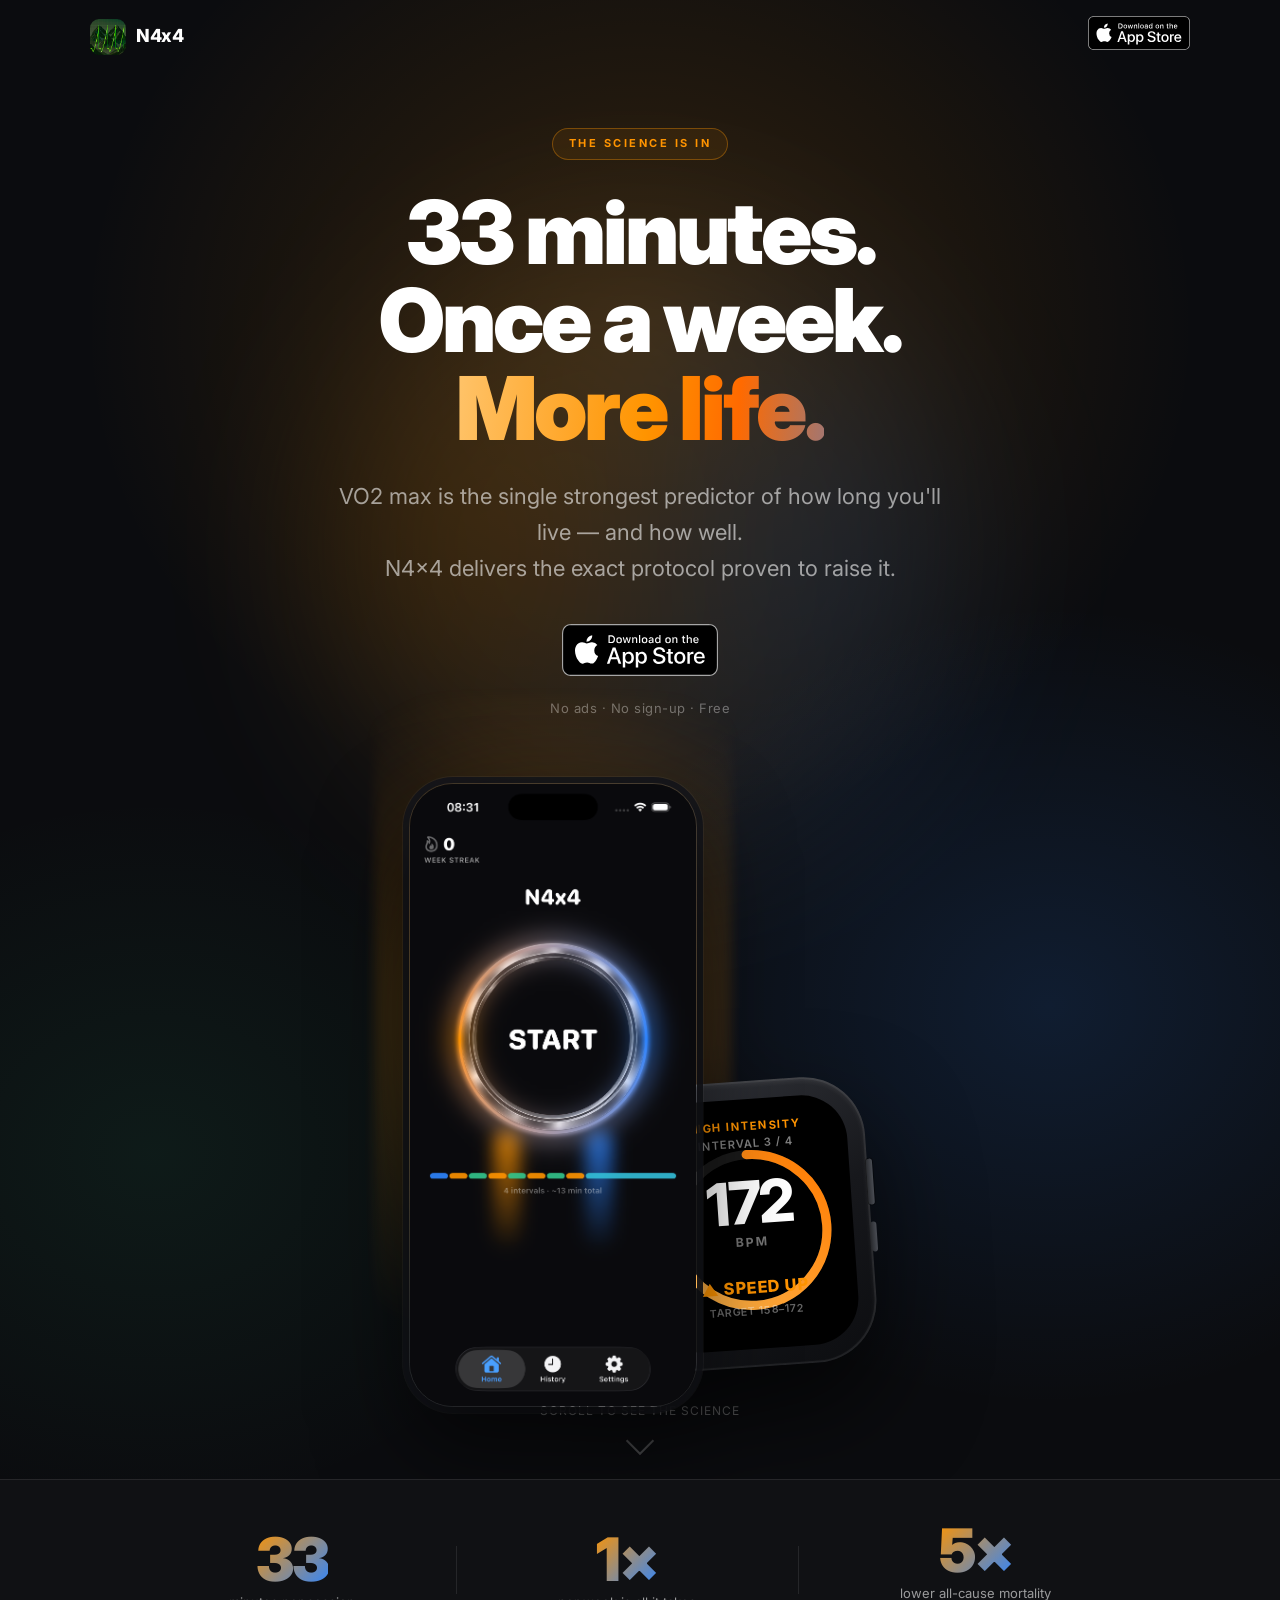
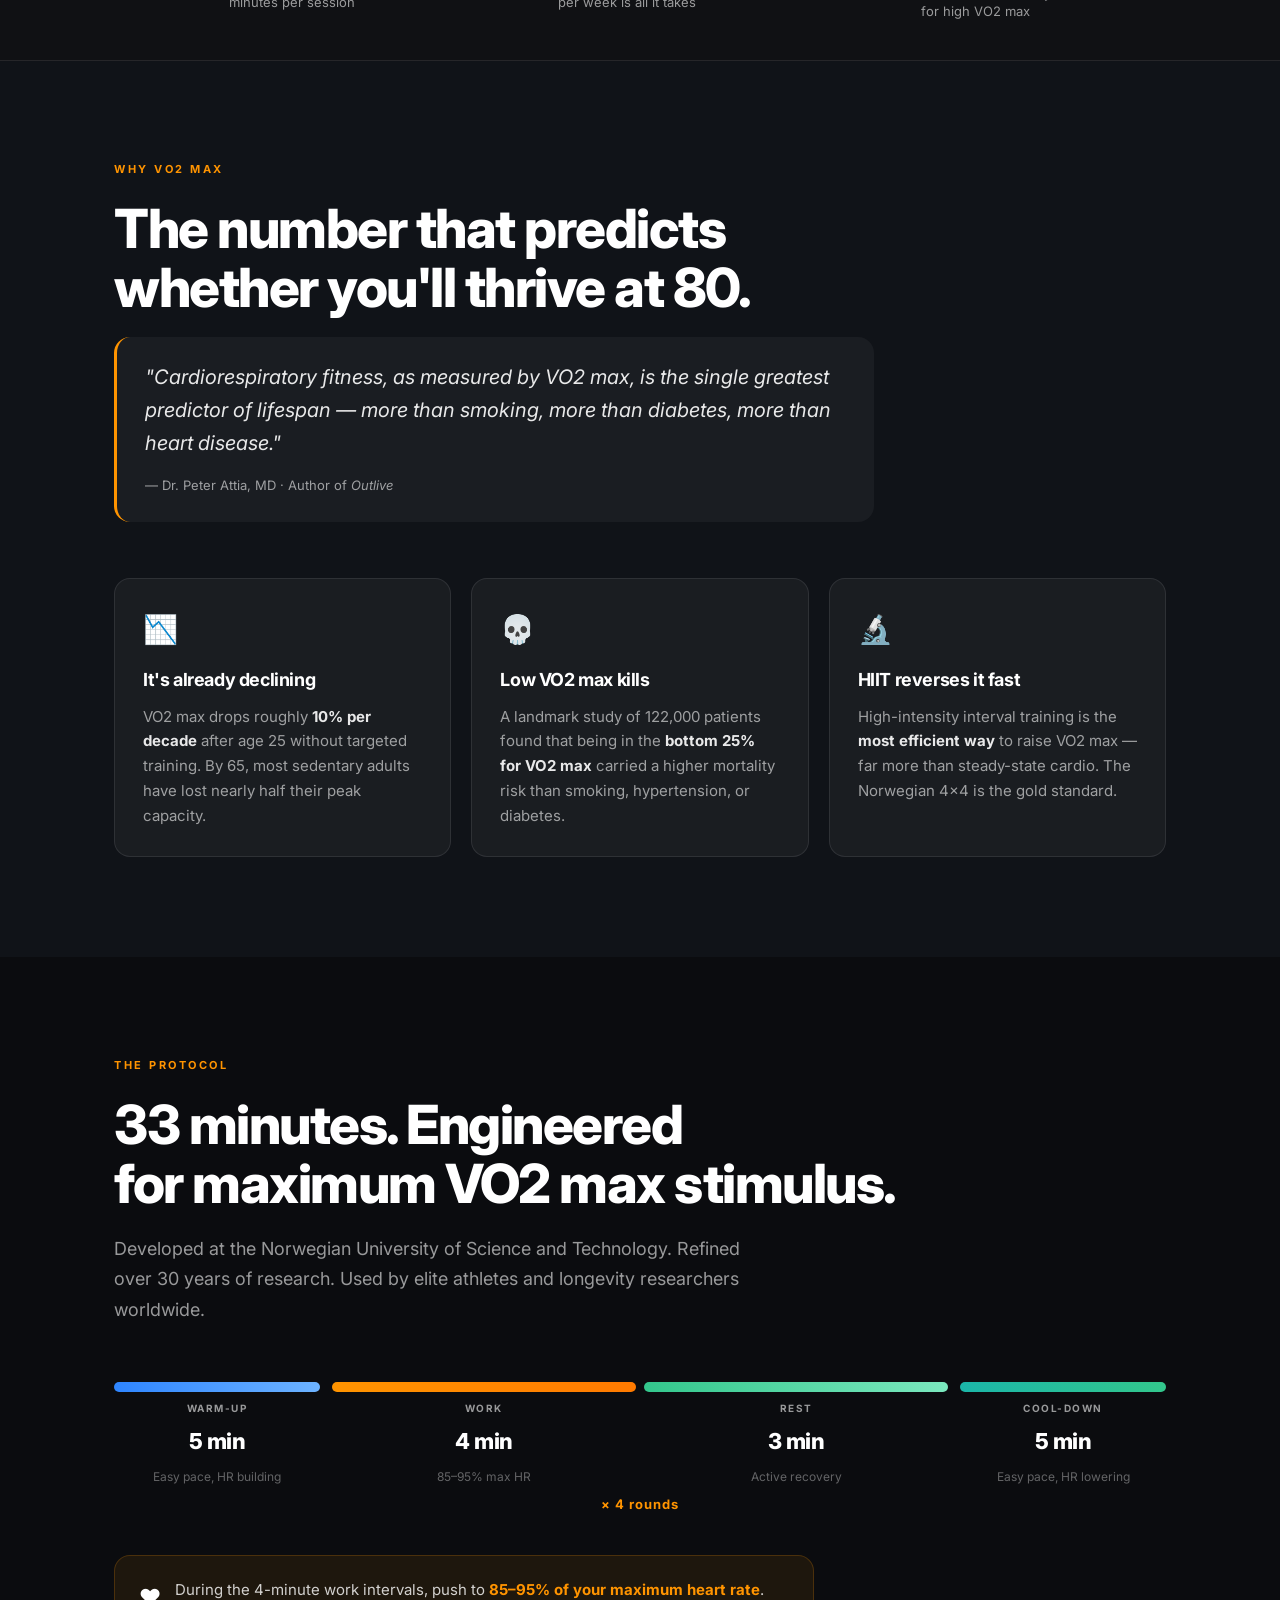
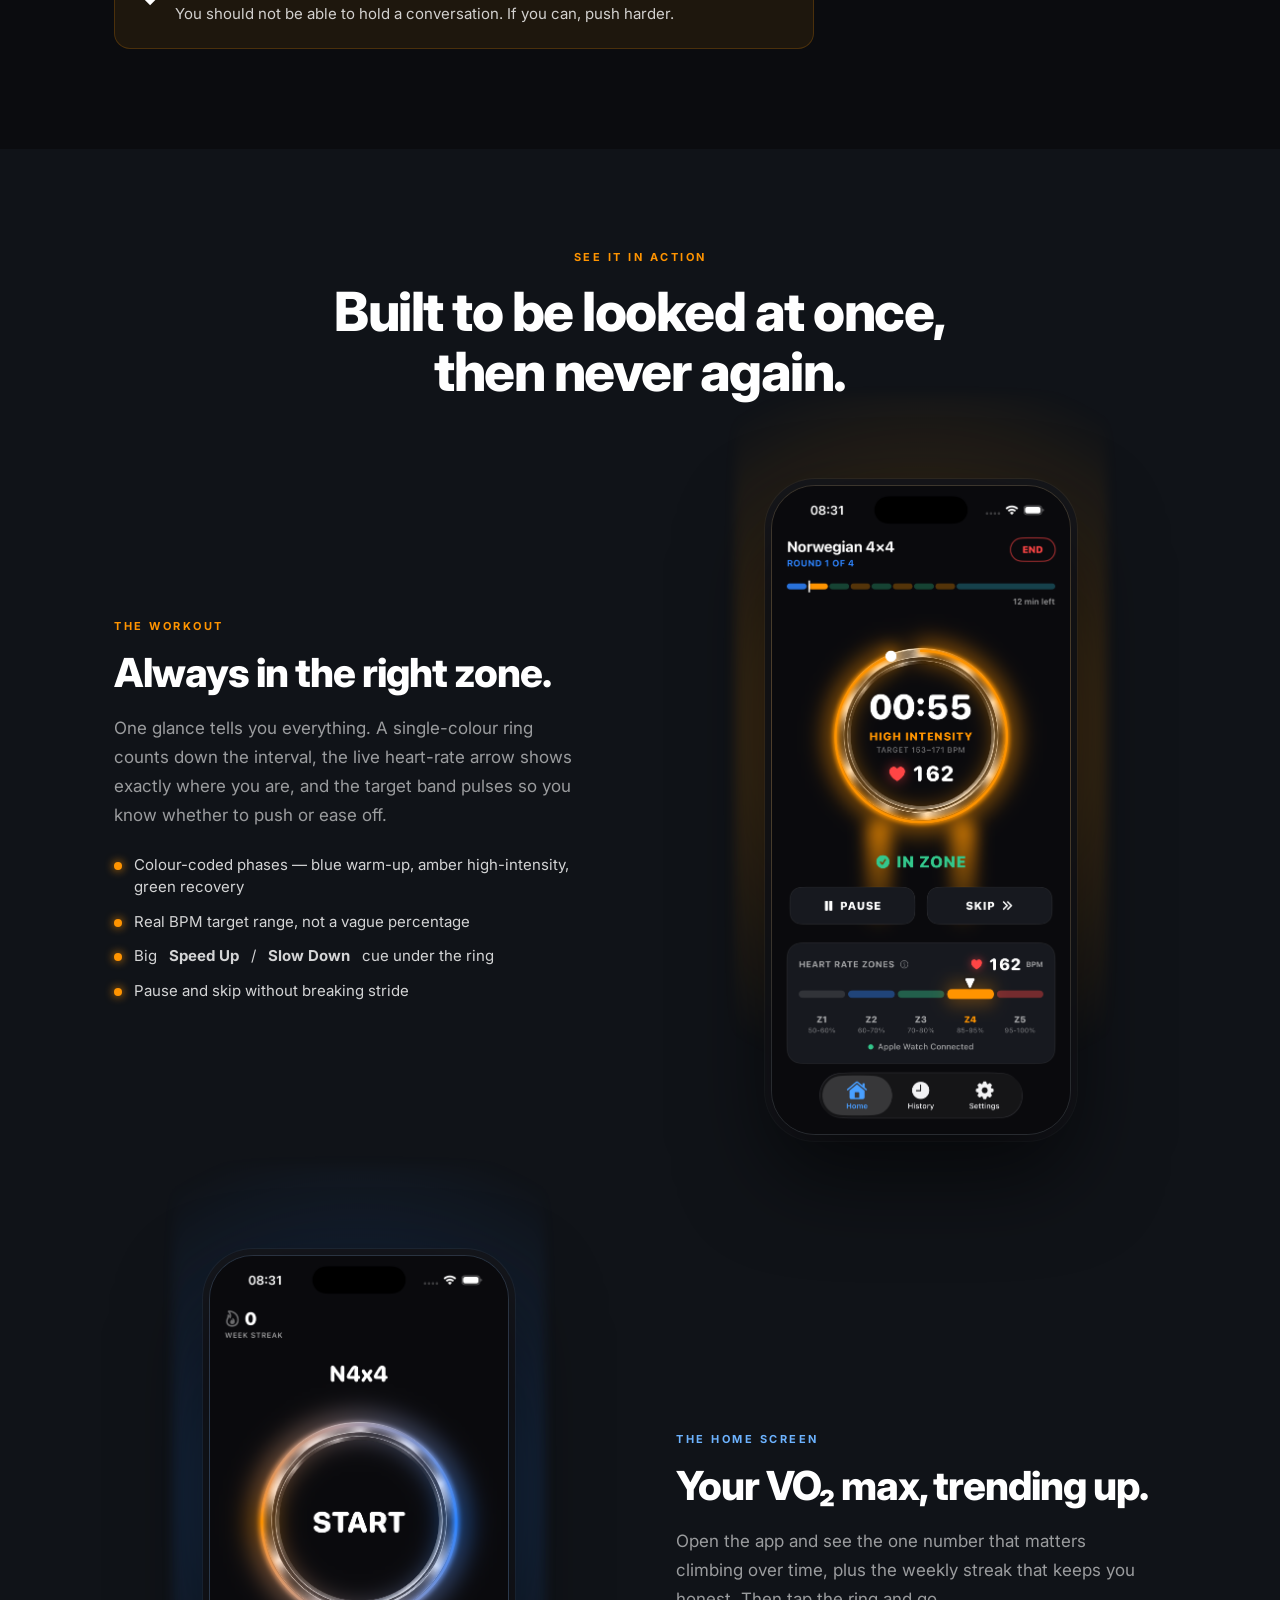
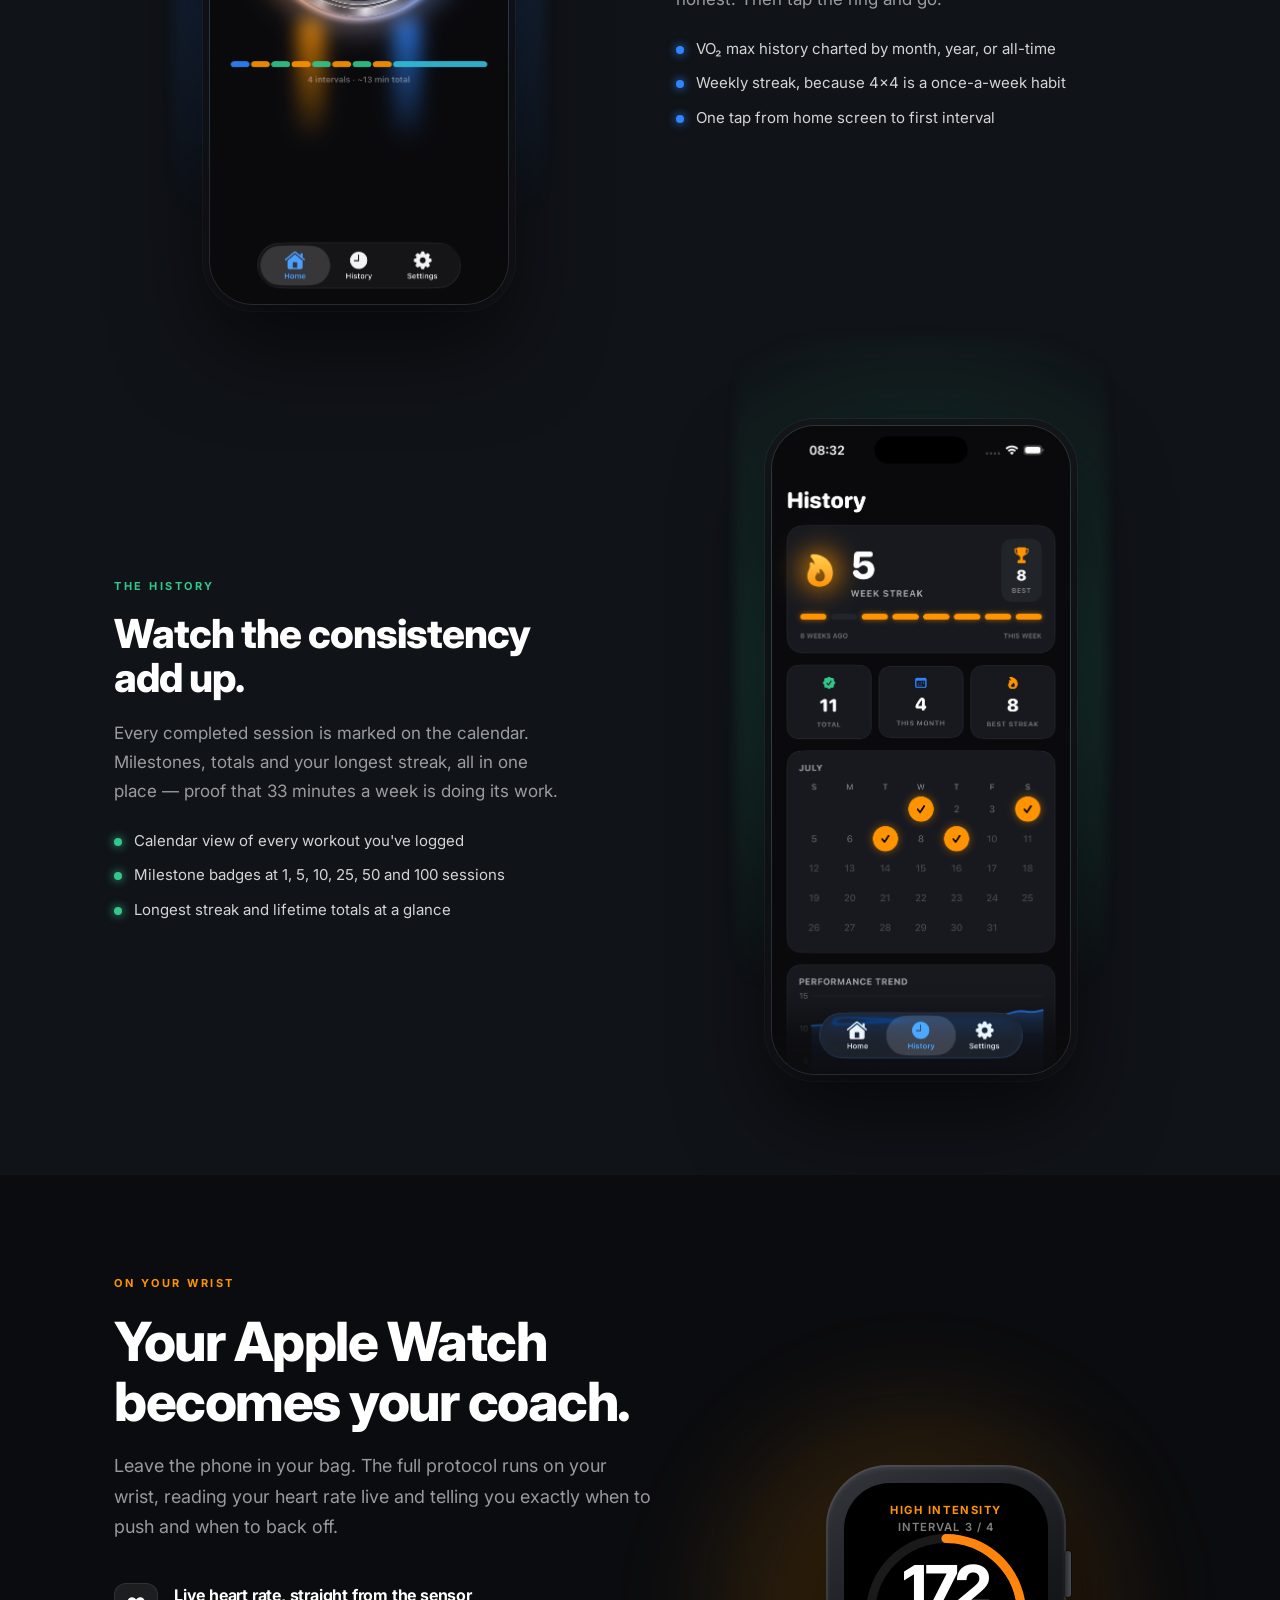
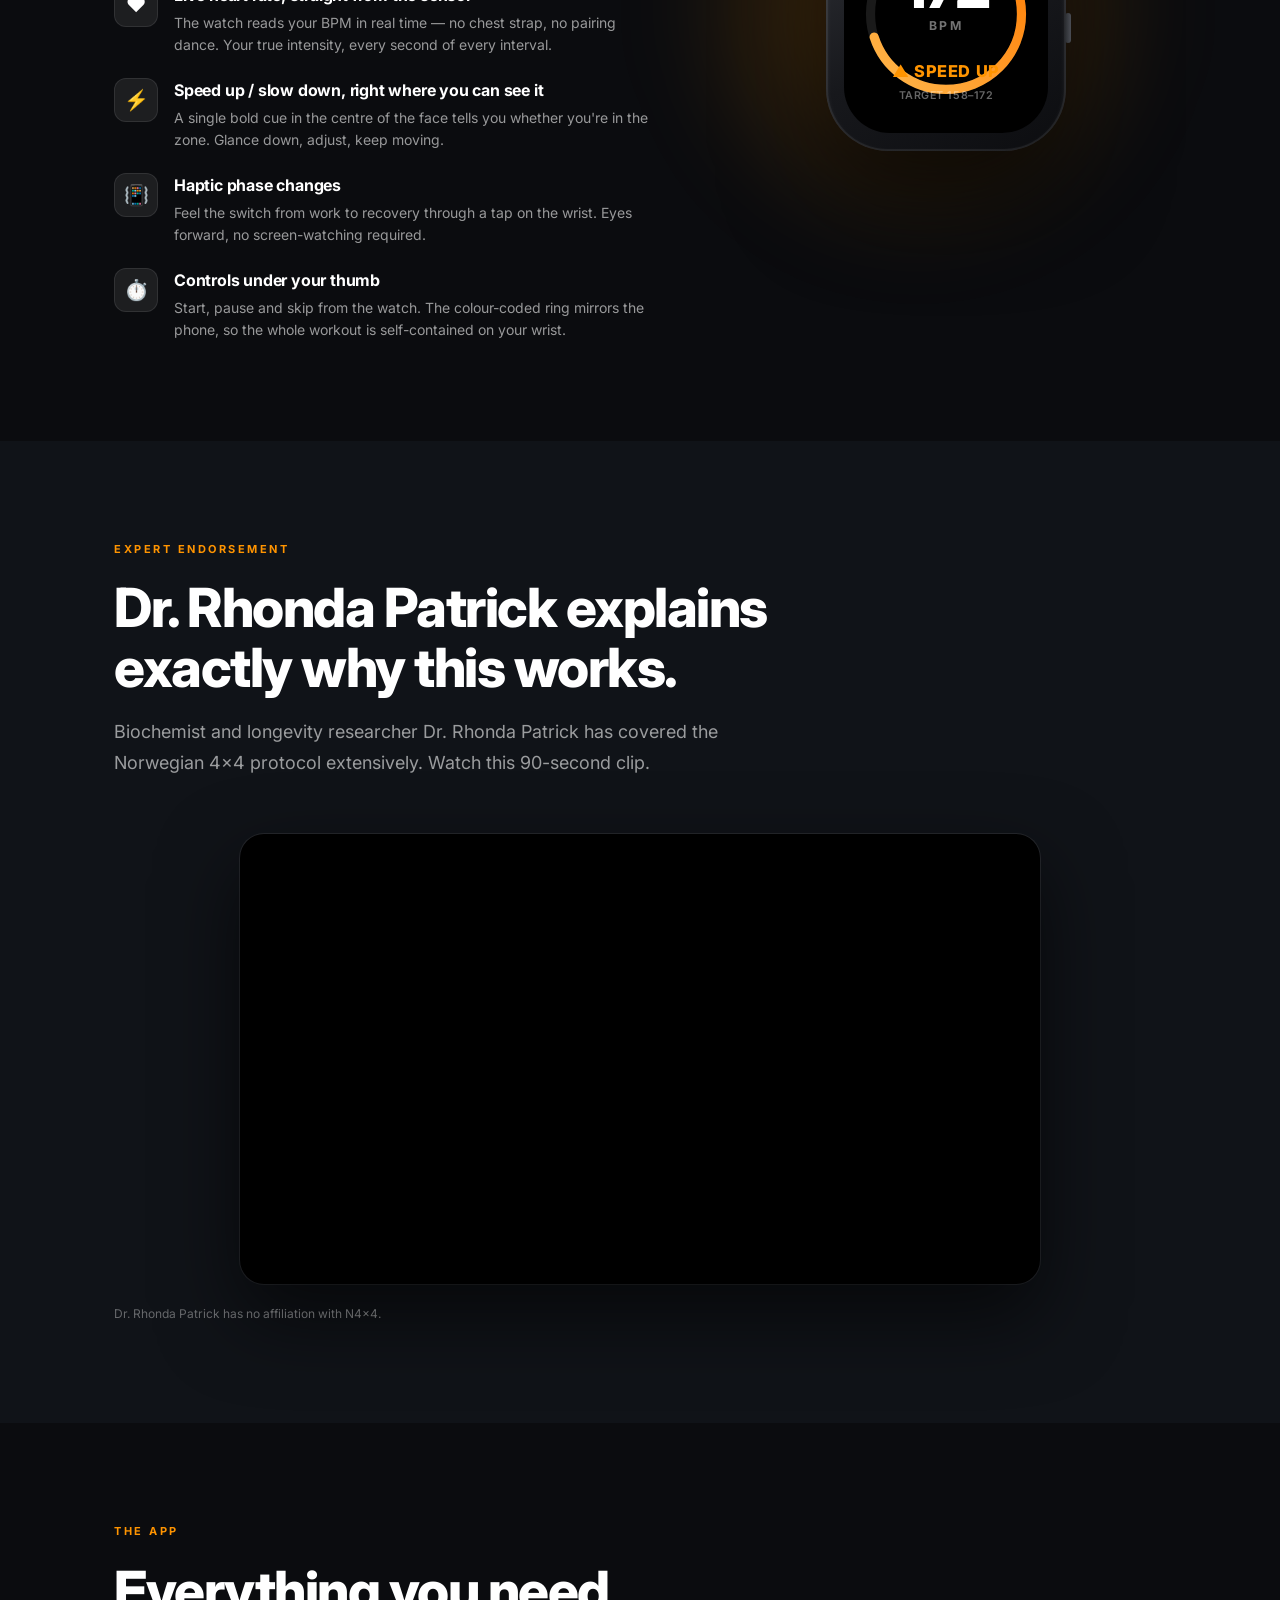
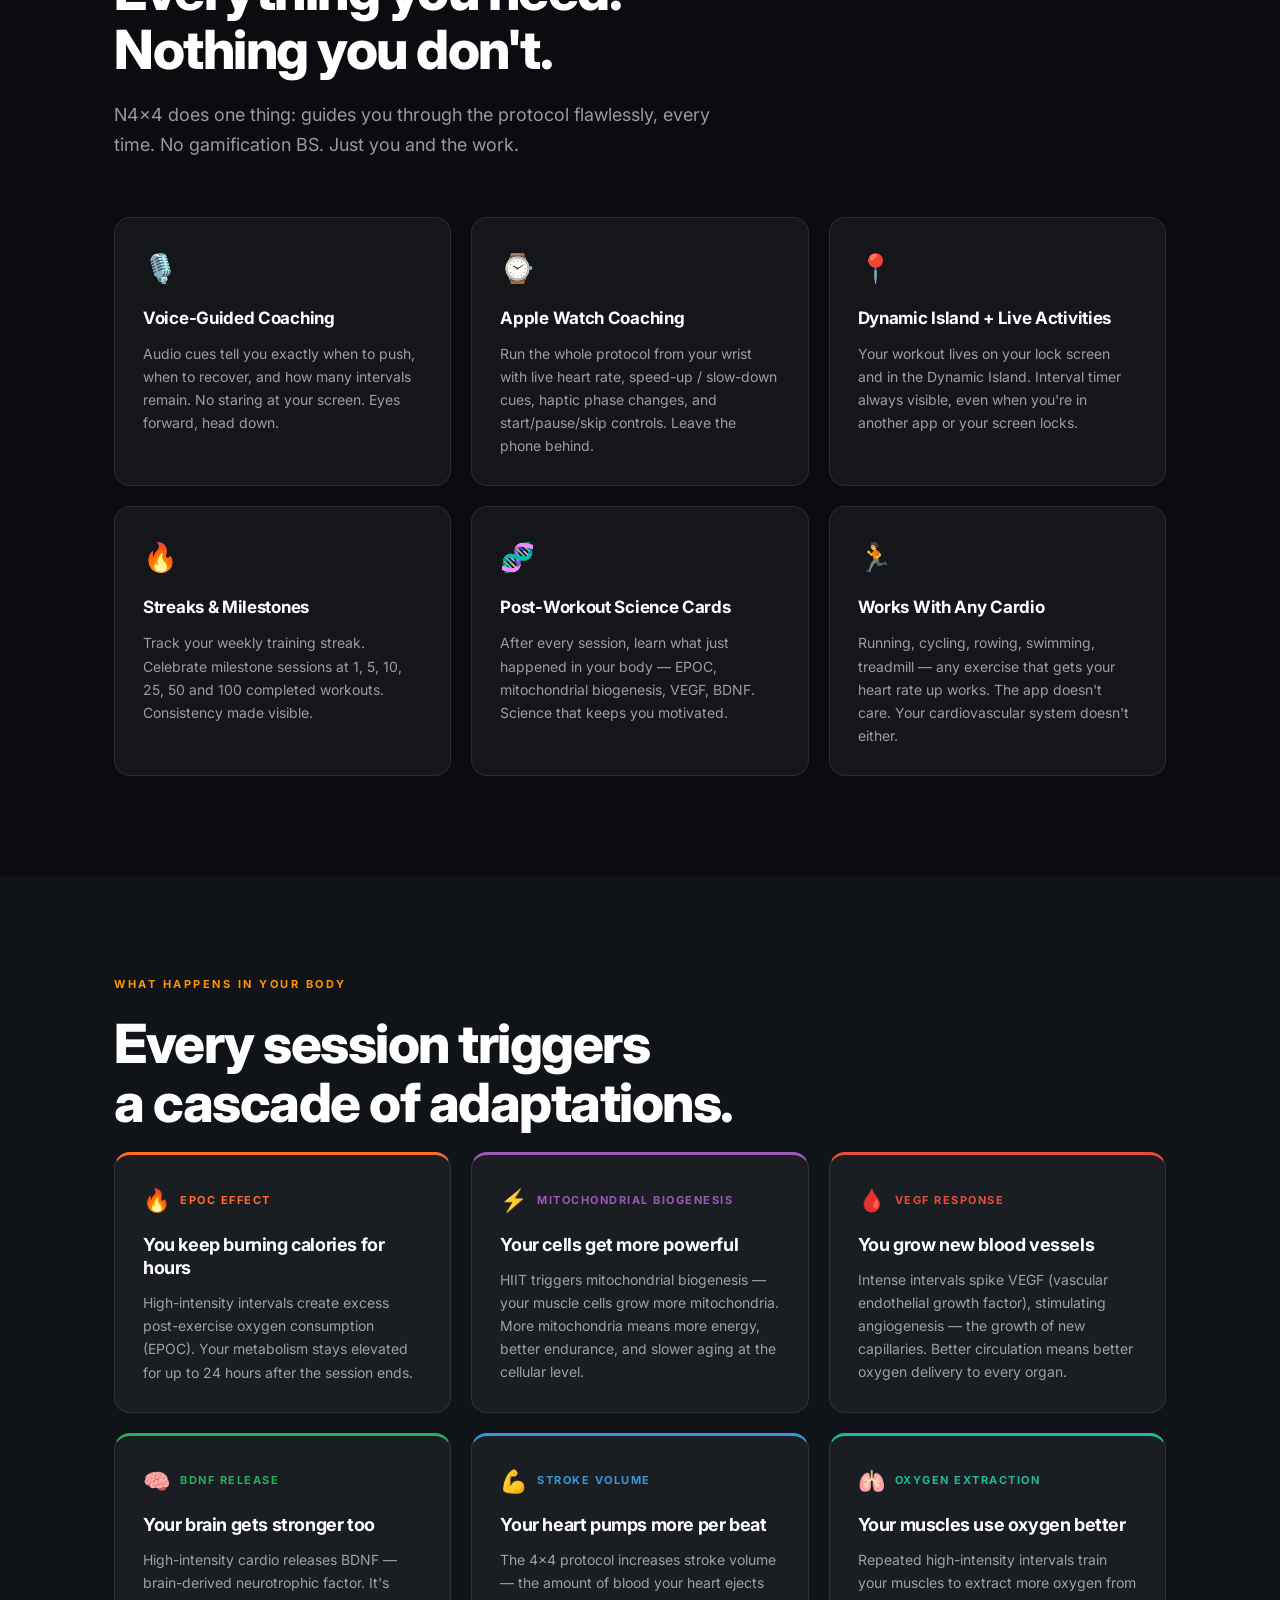
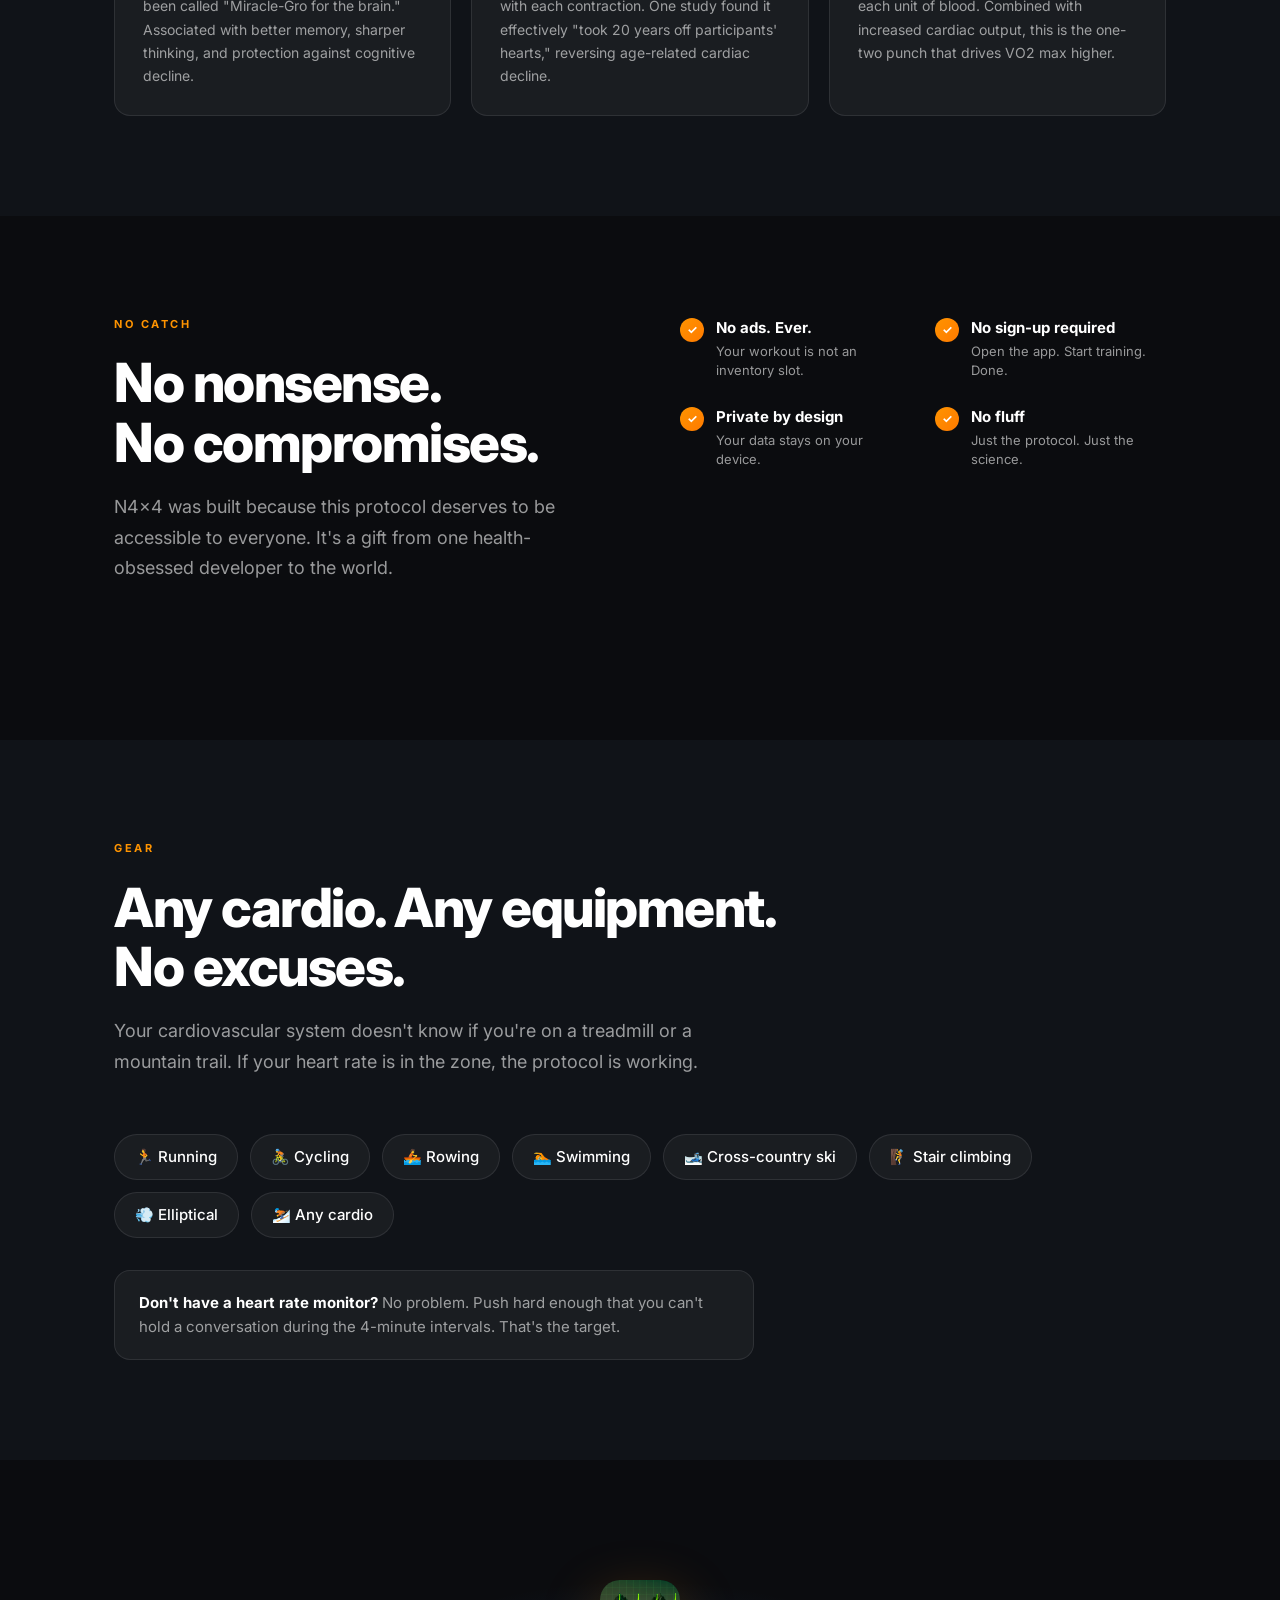
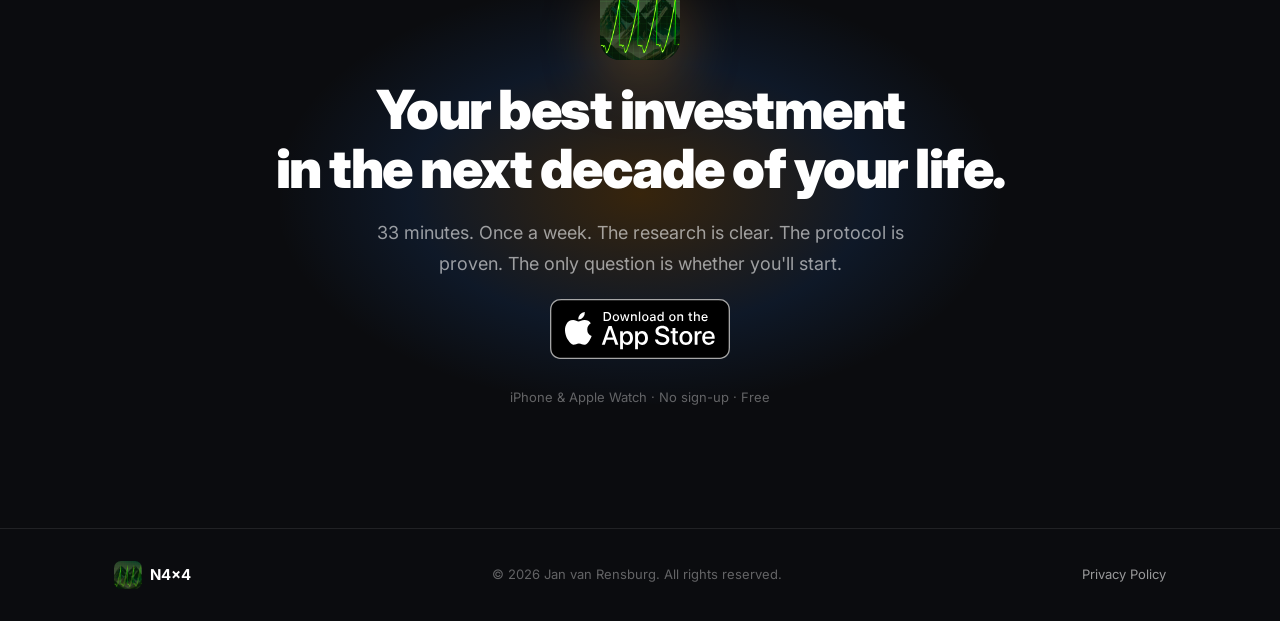
==== commit 1c5efc81: "Website: rework website-v2 with the new dark/chrome aesthetic + Apple Watch Retune the palette to ma" ====
--- a/website-v2/index.html
+++ b/website-v2/index.html
@@ -6,8 +6,8 @@
     <title>N4x4 — The 33-Minute Workout That Changes Everything</title>
     <meta name="description" content="VO2 max is the #1 predictor of how long you live. N4x4 delivers the exact Norwegian 4x4 protocol used in decades of research. 33 minutes. Once a week.">
     <meta property="og:title" content="N4x4 — The 33-Minute VO2 Max Protocol">
-    <meta property="og:description" content="33 minutes. Once a week. The scientifically-proven workout that adds years to your life.">
-    <meta property="og:image" content="images/background2.png">
+    <meta property="og:description" content="33 minutes. Once a week. The scientifically-proven workout that adds years to your life. Now with Apple Watch coaching.">
+    <meta property="og:image" content="images/screen-home.png">
     <link rel="preconnect" href="https://fonts.googleapis.com">
     <link rel="preconnect" href="https://fonts.gstatic.com" crossorigin>
     <link href="https://fonts.googleapis.com/css2?family=Inter:wght@300;400;500;600;700;800;900&display=swap" rel="stylesheet">
@@ -47,7 +47,34 @@
             <a href="https://apps.apple.com/app/id6686407796" target="_blank" class="store-badge-link">
                 <img src="images/download-on-the-app-store.svg" alt="Download on the App Store" class="store-badge">
             </a>
-            <span class="hero-meta">No ads · No sign-up</span>
+            <span class="hero-meta">No ads · No sign-up · Free</span>
+        </div>
+    </div>
+    <div class="hero-devices animate-in delay-3">
+        <div class="device glow-amber">
+            <img src="images/screen-home.png" alt="N4x4 home screen showing weekly streak and VO₂ max trend">
+        </div>
+        <div class="watch-mock">
+            <div class="watch-screen">
+                <svg viewBox="0 0 200 244" xmlns="http://www.w3.org/2000/svg" role="img" aria-label="Apple Watch showing live heart rate 172 BPM with a Speed Up coaching cue">
+                    <defs>
+                        <linearGradient id="ringAmberHero" x1="0" y1="0" x2="1" y2="1">
+                            <stop offset="0" stop-color="#FFB84D"/>
+                            <stop offset="1" stop-color="#FF7A00"/>
+                        </linearGradient>
+                    </defs>
+                    <text x="100" y="30" text-anchor="middle" fill="#FF9400" font-size="11" font-weight="700" letter-spacing="1.5">HIGH INTENSITY</text>
+                    <text x="100" y="47" text-anchor="middle" fill="rgba(255,255,255,0.5)" font-size="11" font-weight="600" letter-spacing="1">INTERVAL 3 / 4</text>
+                    <g transform="rotate(-90 100 128)">
+                        <circle cx="100" cy="128" r="74" fill="none" stroke="rgba(255,255,255,0.10)" stroke-width="9"/>
+                        <circle cx="100" cy="128" r="74" fill="none" stroke="url(#ringAmberHero)" stroke-width="9" stroke-linecap="round" stroke-dasharray="465" stroke-dashoffset="140"/>
+                    </g>
+                    <text x="100" y="122" text-anchor="middle" fill="#ffffff" font-size="58" font-weight="800" letter-spacing="-2">172</text>
+                    <text x="100" y="144" text-anchor="middle" fill="rgba(255,255,255,0.45)" font-size="12" font-weight="700" letter-spacing="2">BPM</text>
+                    <text x="100" y="190" text-anchor="middle" fill="#FF9400" font-size="16" font-weight="800" letter-spacing="0.5">▲ SPEED UP</text>
+                    <text x="100" y="211" text-anchor="middle" fill="rgba(255,255,255,0.4)" font-size="10.5" font-weight="600" letter-spacing="0.5">TARGET 158–172</text>
+                </svg>
+            </div>
         </div>
     </div>
     <div class="hero-scroll-hint">
@@ -155,6 +182,142 @@
         <div class="protocol-hr-note animate-in delay-3">
             <span class="hr-icon">❤️</span>
             <p>During the 4-minute work intervals, push to <strong>85–95% of your maximum heart rate</strong>. You should not be able to hold a conversation. If you can, push harder.</p>
+        </div>
+    </div>
+</section>
+
+<!-- ───────────────── SHOWCASE ───────────────── -->
+<section class="section showcase-section">
+    <div class="container">
+        <div class="showcase-intro">
+            <div class="section-label animate-in">SEE IT IN ACTION</div>
+            <h2 class="section-headline animate-in delay-1">Built to be looked at once,<br>then never again.</h2>
+        </div>
+
+        <!-- Row 1: Workout / zones -->
+        <div class="showcase-row">
+            <div class="showcase-copy animate-in">
+                <div class="showcase-eyebrow amber">The workout</div>
+                <h3 class="showcase-title">Always in the right zone.</h3>
+                <p class="showcase-body">One glance tells you everything. A single-colour ring counts down the interval, the live heart-rate arrow shows exactly where you are, and the target band pulses so you know whether to push or ease off.</p>
+                <ul class="showcase-points amber">
+                    <li>Colour-coded phases — blue warm-up, amber high-intensity, green recovery</li>
+                    <li>Real BPM target range, not a vague percentage</li>
+                    <li>Big <strong>Speed Up</strong> / <strong>Slow Down</strong> cue under the ring</li>
+                    <li>Pause and skip without breaking stride</li>
+                </ul>
+            </div>
+            <div class="showcase-device animate-in delay-1">
+                <div class="device glow-amber">
+                    <img src="images/screen-workout.png" alt="N4x4 workout screen with the interval ring, live heart rate and target zone">
+                </div>
+            </div>
+        </div>
+
+        <!-- Row 2: Home / VO2 -->
+        <div class="showcase-row reverse">
+            <div class="showcase-copy animate-in">
+                <div class="showcase-eyebrow blue">The home screen</div>
+                <h3 class="showcase-title">Your VO₂ max, trending up.</h3>
+                <p class="showcase-body">Open the app and see the one number that matters climbing over time, plus the weekly streak that keeps you honest. Then tap the ring and go.</p>
+                <ul class="showcase-points blue">
+                    <li>VO₂ max history charted by month, year, or all-time</li>
+                    <li>Weekly streak, because 4×4 is a once-a-week habit</li>
+                    <li>One tap from home screen to first interval</li>
+                </ul>
+            </div>
+            <div class="showcase-device animate-in delay-1">
+                <div class="device glow-blue">
+                    <img src="images/screen-home.png" alt="N4x4 home screen showing streak and VO₂ max trend graph">
+                </div>
+            </div>
+        </div>
+
+        <!-- Row 3: History -->
+        <div class="showcase-row">
+            <div class="showcase-copy animate-in">
+                <div class="showcase-eyebrow green">The history</div>
+                <h3 class="showcase-title">Watch the consistency add up.</h3>
+                <p class="showcase-body">Every completed session is marked on the calendar. Milestones, totals and your longest streak, all in one place — proof that 33 minutes a week is doing its work.</p>
+                <ul class="showcase-points green">
+                    <li>Calendar view of every workout you've logged</li>
+                    <li>Milestone badges at 1, 5, 10, 25, 50 and 100 sessions</li>
+                    <li>Longest streak and lifetime totals at a glance</li>
+                </ul>
+            </div>
+            <div class="showcase-device animate-in delay-1">
+                <div class="device glow-green">
+                    <img src="images/screen-history.png" alt="N4x4 history screen with workout calendar and milestones">
+                </div>
+            </div>
+        </div>
+    </div>
+</section>
+
+<!-- ───────────────── APPLE WATCH ───────────────── -->
+<section class="section watch-section">
+    <div class="watch-glow"></div>
+    <div class="container">
+        <div class="watch-inner">
+            <div class="watch-copy">
+                <div class="section-label animate-in">ON YOUR WRIST</div>
+                <h2 class="section-headline animate-in delay-1">Your Apple Watch<br>becomes your coach.</h2>
+                <p class="section-sub animate-in delay-2" style="margin-bottom:0;">Leave the phone in your bag. The full protocol runs on your wrist, reading your heart rate live and telling you exactly when to push and when to back off.</p>
+                <div class="watch-features">
+                    <div class="watch-feature animate-in delay-1">
+                        <div class="watch-feature-icon">❤️</div>
+                        <div>
+                            <h4>Live heart rate, straight from the sensor</h4>
+                            <p>The watch reads your BPM in real time — no chest strap, no pairing dance. Your true intensity, every second of every interval.</p>
+                        </div>
+                    </div>
+                    <div class="watch-feature animate-in delay-2">
+                        <div class="watch-feature-icon">⚡</div>
+                        <div>
+                            <h4>Speed up / slow down, right where you can see it</h4>
+                            <p>A single bold cue in the centre of the face tells you whether you're in the zone. Glance down, adjust, keep moving.</p>
+                        </div>
+                    </div>
+                    <div class="watch-feature animate-in delay-1">
+                        <div class="watch-feature-icon">📳</div>
+                        <div>
+                            <h4>Haptic phase changes</h4>
+                            <p>Feel the switch from work to recovery through a tap on the wrist. Eyes forward, no screen-watching required.</p>
+                        </div>
+                    </div>
+                    <div class="watch-feature animate-in delay-2">
+                        <div class="watch-feature-icon">⏱️</div>
+                        <div>
+                            <h4>Controls under your thumb</h4>
+                            <p>Start, pause and skip from the watch. The colour-coded ring mirrors the phone, so the whole workout is self-contained on your wrist.</p>
+                        </div>
+                    </div>
+                </div>
+            </div>
+            <div class="watch-stage animate-in delay-1">
+                <div class="watch-mock">
+                    <div class="watch-screen">
+                        <svg viewBox="0 0 200 244" xmlns="http://www.w3.org/2000/svg" role="img" aria-label="Apple Watch showing live heart rate 172 BPM with a Speed Up coaching cue">
+                            <defs>
+                                <linearGradient id="ringAmberWatch" x1="0" y1="0" x2="1" y2="1">
+                                    <stop offset="0" stop-color="#FFB84D"/>
+                                    <stop offset="1" stop-color="#FF7A00"/>
+                                </linearGradient>
+                            </defs>
+                            <text x="100" y="30" text-anchor="middle" fill="#FF9400" font-size="11" font-weight="700" letter-spacing="1.5">HIGH INTENSITY</text>
+                            <text x="100" y="47" text-anchor="middle" fill="rgba(255,255,255,0.5)" font-size="11" font-weight="600" letter-spacing="1">INTERVAL 3 / 4</text>
+                            <g transform="rotate(-90 100 128)">
+                                <circle cx="100" cy="128" r="74" fill="none" stroke="rgba(255,255,255,0.10)" stroke-width="9"/>
+                                <circle cx="100" cy="128" r="74" fill="none" stroke="url(#ringAmberWatch)" stroke-width="9" stroke-linecap="round" stroke-dasharray="465" stroke-dashoffset="140"/>
+                            </g>
+                            <text x="100" y="122" text-anchor="middle" fill="#ffffff" font-size="58" font-weight="800" letter-spacing="-2">172</text>
+                            <text x="100" y="144" text-anchor="middle" fill="rgba(255,255,255,0.45)" font-size="12" font-weight="700" letter-spacing="2">BPM</text>
+                            <text x="100" y="190" text-anchor="middle" fill="#FF9400" font-size="16" font-weight="800" letter-spacing="0.5">▲ SPEED UP</text>
+                            <text x="100" y="211" text-anchor="middle" fill="rgba(255,255,255,0.4)" font-size="10.5" font-weight="600" letter-spacing="0.5">TARGET 158–172</text>
+                        </svg>
+                    </div>
+                </div>
+            </div>
         </div>
     </div>
 </section>
@@ -202,9 +365,9 @@
                 <p class="feature-body">Audio cues tell you exactly when to push, when to recover, and how many intervals remain. No staring at your screen. Eyes forward, head down.</p>
             </div>
             <div class="feature-card animate-in delay-2">
-                <div class="feature-icon">⭕</div>
-                <h3 class="feature-title">Progress Ring</h3>
-                <p class="feature-body">A clean visual countdown shows your interval progress. Know at a glance where you are in the work and rest phases.</p>
+                <div class="feature-icon">⌚</div>
+                <h3 class="feature-title">Apple Watch Coaching</h3>
+                <p class="feature-body">Run the whole protocol from your wrist with live heart rate, speed-up / slow-down cues, haptic phase changes, and start/pause/skip controls. Leave the phone behind.</p>
             </div>
             <div class="feature-card animate-in delay-3">
                 <div class="feature-icon">📍</div>
@@ -369,7 +532,7 @@
             <a href="https://apps.apple.com/app/id6686407796" target="_blank" class="store-badge-link">
                 <img src="images/download-on-the-app-store.svg" alt="Download on the App Store" class="store-badge store-badge-large">
             </a>
-            <p class="cta-meta">iOS · No sign-up</p>
+            <p class="cta-meta">iPhone &amp; Apple Watch · No sign-up · Free</p>
         </div>
     </div>
 </section>
@@ -382,7 +545,7 @@
                 <img src="images/n4x4.png" alt="N4x4" class="footer-icon">
                 <span>N4x4</span>
             </div>
-            <p class="footer-copy">&copy; 2025 Jan van Rensburg. All rights reserved.</p>
+            <p class="footer-copy">&copy; 2026 Jan van Rensburg. All rights reserved.</p>
             <a href="../website/privacy.txt" class="footer-link">Privacy Policy</a>
         </div>
     </div>
--- a/website-v2/styles.css
+++ b/website-v2/styles.css
@@ -2,18 +2,33 @@
 *, *::before, *::after { box-sizing: border-box; margin: 0; padding: 0; }
 
 :root {
-    --orange:       #FF6B2B;
-    --orange-2:     #FF3D57;
-    --bg:           #080810;
-    --bg-2:         #0d0d1a;
-    --surface:      rgba(255,255,255,0.04);
-    --surface-2:    rgba(255,255,255,0.07);
-    --border:       rgba(255,255,255,0.08);
+    /* Brand accents — matched to the app */
+    --amber:      #FF9400;   /* high-intensity */
+    --amber-2:    #FF7A00;
+    --blue:       #2E85FF;   /* warm-up / electric */
+    --blue-2:     #6DB3FF;
+    --green:      #33C78C;   /* recovery */
+    --teal:       #1BB6A8;   /* cool-down */
+
+    /* Back-compat aliases used across the sheet */
+    --orange:     var(--amber);
+    --orange-2:   var(--amber-2);
+
+    /* Charcoal surfaces */
+    --bg:           #0B0C0F;
+    --bg-2:         #101318;
+    --surface:      rgba(255,255,255,0.045);
+    --surface-2:    rgba(255,255,255,0.075);
+    --border:       rgba(255,255,255,0.09);
     --text:         #ffffff;
-    --text-muted:   rgba(255,255,255,0.55);
-    --text-subtle:  rgba(255,255,255,0.35);
+    --text-muted:   rgba(255,255,255,0.58);
+    --text-subtle:  rgba(255,255,255,0.36);
     --radius:       16px;
     --radius-lg:    24px;
+
+    --glow-amber:  rgba(255,148,0,0.30);
+    --glow-blue:   rgba(46,133,255,0.28);
+    --glow-green:  rgba(51,199,140,0.26);
 }
 
 html { scroll-behavior: smooth; }
@@ -57,9 +72,9 @@
     transition: background 0.3s ease, box-shadow 0.3s ease;
 }
 .nav-scrolled {
-    background: rgba(8,8,16,0.92);
-    backdrop-filter: blur(20px);
-    -webkit-backdrop-filter: blur(20px);
+    background: rgba(11,12,15,0.72);
+    backdrop-filter: blur(24px) saturate(150%);
+    -webkit-backdrop-filter: blur(24px) saturate(150%);
     box-shadow: 0 1px 0 var(--border);
 }
 .nav-inner {
@@ -99,58 +114,62 @@
     justify-content: center;
     position: relative;
     text-align: center;
-    padding: 120px 24px 80px;
+    padding: 128px 24px 72px;
     overflow: hidden;
 }
 .hero-bg {
     position: absolute;
     inset: 0;
     background:
-        radial-gradient(ellipse 80% 60% at 50% 30%, rgba(255,107,43,0.18) 0%, transparent 65%),
-        radial-gradient(ellipse 60% 40% at 80% 70%, rgba(255,61,87,0.12) 0%, transparent 60%),
+        radial-gradient(ellipse 70% 55% at 50% 22%, rgba(255,148,0,0.16) 0%, transparent 62%),
+        radial-gradient(ellipse 60% 45% at 82% 68%, rgba(46,133,255,0.14) 0%, transparent 60%),
+        radial-gradient(ellipse 55% 40% at 12% 78%, rgba(51,199,140,0.08) 0%, transparent 60%),
         var(--bg);
 }
 .hero-glow {
     position: absolute;
-    top: 20%;
+    top: 16%;
     left: 50%;
     transform: translateX(-50%);
-    width: 600px;
-    height: 600px;
-    background: radial-gradient(circle, rgba(255,107,43,0.12) 0%, transparent 70%);
+    width: 620px;
+    height: 620px;
+    background: conic-gradient(from 90deg, var(--glow-blue), var(--glow-amber), var(--glow-blue));
+    border-radius: 50%;
+    filter: blur(90px);
+    opacity: 0.5;
     pointer-events: none;
-    animation: pulse 4s ease-in-out infinite;
+    animation: pulse 5s ease-in-out infinite;
 }
 @keyframes pulse {
-    0%, 100% { opacity: 1; transform: translateX(-50%) scale(1); }
-    50%       { opacity: 0.6; transform: translateX(-50%) scale(1.1); }
+    0%, 100% { opacity: 0.5; transform: translateX(-50%) scale(1); }
+    50%       { opacity: 0.32; transform: translateX(-50%) scale(1.08); }
 }
 .hero-content {
     position: relative;
     z-index: 1;
-    max-width: 780px;
+    max-width: 820px;
 }
 .hero-badge {
     display: inline-block;
     font-size: 11px;
     font-weight: 700;
     letter-spacing: 2.5px;
-    color: var(--orange);
-    border: 1px solid rgba(255,107,43,0.35);
+    color: var(--amber);
+    border: 1px solid rgba(255,148,0,0.35);
     padding: 6px 16px;
     border-radius: 999px;
     margin-bottom: 28px;
-    background: rgba(255,107,43,0.08);
+    background: rgba(255,148,0,0.08);
 }
 .hero-headline {
     font-size: clamp(48px, 7vw, 88px);
     font-weight: 900;
     letter-spacing: -3px;
     line-height: 1.0;
-    margin-bottom: 28px;
+    margin-bottom: 26px;
 }
 .gradient-text {
-    background: linear-gradient(135deg, var(--orange) 0%, var(--orange-2) 100%);
+    background: linear-gradient(96deg, #FFC46B 0%, var(--amber) 52%, #FF6A00 76%, var(--blue) 130%);
     -webkit-background-clip: text;
     -webkit-text-fill-color: transparent;
     background-clip: text;
@@ -159,14 +178,15 @@
     font-size: clamp(17px, 2.2vw, 22px);
     color: var(--text-muted);
     line-height: 1.65;
-    max-width: 620px;
-    margin: 0 auto 40px;
+    max-width: 640px;
+    margin: 0 auto 38px;
 }
 .hero-actions {
     display: flex;
     flex-direction: column;
     align-items: center;
     gap: 14px;
+    margin-bottom: 8px;
 }
 .store-badge-link { display: inline-block; }
 .store-badge {
@@ -180,9 +200,31 @@
     color: var(--text-subtle);
     letter-spacing: 0.5px;
 }
+
+/* Hero device pair (phone + watch) */
+.hero-devices {
+    position: relative;
+    z-index: 1;
+    display: flex;
+    align-items: flex-end;
+    justify-content: center;
+    gap: 0;
+    margin-top: 56px;
+}
+.hero-devices .device img { width: 288px; }
+.hero-devices .watch-mock {
+    margin-left: -66px;
+    margin-bottom: 40px;
+    transform: rotate(-4deg);
+}
+@media (max-width: 560px) {
+    .hero-devices .device img { width: 216px; }
+    .hero-devices .watch-mock { width: 150px; margin-left: -46px; margin-bottom: 24px; }
+}
+
 .hero-scroll-hint {
     position: absolute;
-    bottom: 36px;
+    bottom: 28px;
     left: 50%;
     transform: translateX(-50%);
     display: flex;
@@ -239,7 +281,7 @@
     font-size: clamp(42px, 5vw, 60px);
     font-weight: 900;
     letter-spacing: -2px;
-    background: linear-gradient(135deg, var(--orange), var(--orange-2));
+    background: linear-gradient(135deg, var(--amber), var(--blue));
     -webkit-background-clip: text;
     -webkit-text-fill-color: transparent;
     background-clip: text;
@@ -264,7 +306,7 @@
     font-size: 11px;
     font-weight: 700;
     letter-spacing: 2.5px;
-    color: var(--orange);
+    color: var(--amber);
     margin-bottom: 20px;
 }
 .section-headline {
@@ -286,7 +328,7 @@
 .vo2-section { background: var(--bg-2); }
 
 .quote-block {
-    border-left: 3px solid var(--orange);
+    border-left: 3px solid var(--amber);
     padding: 24px 28px;
     background: var(--surface);
     border-radius: var(--radius);
@@ -320,7 +362,7 @@
 }
 .vo2-card:hover {
     transform: translateY(-4px);
-    border-color: rgba(255,107,43,0.3);
+    border-color: rgba(255,148,0,0.3);
 }
 .vo2-card-icon {
     font-size: 28px;
@@ -363,10 +405,10 @@
     border-radius: 999px;
     width: 100%;
 }
-.protocol-phase.warmup .phase-bar    { background: linear-gradient(90deg, #F7B733, #FC4A1A); }
-.protocol-phase.cooldown .phase-bar  { background: linear-gradient(90deg, #F7B733, #FC4A1A); }
-.work-bar  { background: linear-gradient(90deg, var(--orange), var(--orange-2)); }
-.rest-bar  { background: linear-gradient(90deg, #3498DB, #6DD5FA); }
+.protocol-phase.warmup .phase-bar    { background: linear-gradient(90deg, var(--blue), var(--blue-2)); }
+.protocol-phase.cooldown .phase-bar  { background: linear-gradient(90deg, var(--teal), var(--green)); }
+.work-bar  { background: linear-gradient(90deg, var(--amber), var(--amber-2)); }
+.rest-bar  { background: linear-gradient(90deg, var(--green), #7BE8BE); }
 
 .phase-label {
     font-size: 10px;
@@ -409,7 +451,7 @@
 .rounds-repeat {
     font-size: 13px;
     font-weight: 700;
-    color: var(--orange);
+    color: var(--amber);
     letter-spacing: 1px;
 }
 
@@ -417,8 +459,8 @@
     display: flex;
     align-items: flex-start;
     gap: 14px;
-    background: rgba(255,107,43,0.08);
-    border: 1px solid rgba(255,107,43,0.2);
+    background: rgba(255,148,0,0.08);
+    border: 1px solid rgba(255,148,0,0.2);
     border-radius: var(--radius);
     padding: 22px 24px;
     max-width: 700px;
@@ -429,7 +471,176 @@
     color: rgba(255,255,255,0.8);
     line-height: 1.6;
 }
-.protocol-hr-note strong { color: var(--orange); }
+.protocol-hr-note strong { color: var(--amber); }
+
+/* ─── Device frame (reusable) ──────────────────────────── */
+.device {
+    position: relative;
+    display: inline-block;
+    line-height: 0;
+}
+.device::before {
+    content: '';
+    position: absolute;
+    inset: -14% -12%;
+    background: radial-gradient(circle at 50% 40%, var(--dev-glow, var(--glow-amber)) 0%, transparent 68%);
+    filter: blur(6px);
+    z-index: 0;
+    pointer-events: none;
+}
+.device img {
+    position: relative;
+    z-index: 1;
+    width: 300px;
+    max-width: 82vw;
+    border-radius: 44px;
+    border: 1px solid rgba(255,255,255,0.10);
+    box-shadow:
+        0 40px 90px rgba(0,0,0,0.6),
+        0 0 0 6px rgba(20,22,27,0.9),
+        0 0 0 7px rgba(255,255,255,0.05);
+}
+.device.glow-amber { --dev-glow: var(--glow-amber); }
+.device.glow-blue  { --dev-glow: var(--glow-blue); }
+.device.glow-green { --dev-glow: var(--glow-green); }
+
+/* ─── Showcase (alternating phone rows) ────────────────── */
+.showcase-section { background: var(--bg-2); }
+
+.showcase-intro { text-align: center; margin-bottom: 84px; }
+.showcase-intro .section-label { margin-bottom: 16px; }
+.showcase-intro .section-headline { margin: 0 auto; }
+
+.showcase-row {
+    display: grid;
+    grid-template-columns: 1fr 1fr;
+    gap: 72px;
+    align-items: center;
+    margin-bottom: 120px;
+}
+.showcase-row:last-child { margin-bottom: 0; }
+.showcase-row.reverse .showcase-copy   { order: 2; }
+.showcase-row.reverse .showcase-device { order: 1; }
+.showcase-device { display: flex; justify-content: center; }
+
+.showcase-eyebrow {
+    font-size: 11px;
+    font-weight: 700;
+    letter-spacing: 2.5px;
+    text-transform: uppercase;
+    margin-bottom: 16px;
+}
+.showcase-eyebrow.amber { color: var(--amber); }
+.showcase-eyebrow.blue  { color: var(--blue-2); }
+.showcase-eyebrow.green { color: var(--green); }
+.showcase-title {
+    font-size: clamp(26px, 3.4vw, 40px);
+    font-weight: 800;
+    letter-spacing: -1px;
+    line-height: 1.12;
+    margin-bottom: 18px;
+}
+.showcase-body {
+    font-size: 17px;
+    color: var(--text-muted);
+    line-height: 1.7;
+    margin-bottom: 24px;
+    max-width: 460px;
+}
+.showcase-points { list-style: none; display: flex; flex-direction: column; gap: 12px; }
+.showcase-points li {
+    display: flex;
+    align-items: flex-start;
+    gap: 12px;
+    font-size: 15px;
+    color: rgba(255,255,255,0.82);
+    line-height: 1.5;
+}
+.showcase-points li::before {
+    content: '';
+    width: 8px; height: 8px;
+    border-radius: 50%;
+    margin-top: 8px;
+    flex-shrink: 0;
+    background: var(--pt, var(--amber));
+    box-shadow: 0 0 10px var(--pt, var(--amber));
+}
+.showcase-points.amber li::before { --pt: var(--amber); }
+.showcase-points.blue  li::before { --pt: var(--blue); }
+.showcase-points.green li::before { --pt: var(--green); }
+
+/* ─── Apple Watch ──────────────────────────────────────── */
+.watch-section {
+    background: var(--bg);
+    position: relative;
+    overflow: hidden;
+}
+.watch-glow {
+    position: absolute;
+    top: 50%; right: 8%;
+    width: 520px; height: 520px;
+    transform: translateY(-50%);
+    background: radial-gradient(circle, var(--glow-amber) 0%, transparent 68%);
+    filter: blur(40px);
+    pointer-events: none;
+}
+.watch-inner {
+    position: relative;
+    z-index: 1;
+    display: grid;
+    grid-template-columns: 1.1fr 0.9fr;
+    gap: 72px;
+    align-items: center;
+}
+.watch-features { display: flex; flex-direction: column; gap: 22px; margin-top: 40px; }
+.watch-feature { display: flex; gap: 16px; align-items: flex-start; }
+.watch-feature-icon {
+    width: 44px; height: 44px;
+    flex-shrink: 0;
+    border-radius: 12px;
+    display: flex; align-items: center; justify-content: center;
+    font-size: 20px;
+    background: var(--surface-2);
+    border: 1px solid var(--border);
+}
+.watch-feature h4 { font-size: 16px; font-weight: 700; margin-bottom: 4px; letter-spacing: -0.2px; }
+.watch-feature p  { font-size: 14px; color: var(--text-muted); line-height: 1.55; }
+
+.watch-stage { display: flex; justify-content: center; }
+
+/* Apple Watch mockup */
+.watch-mock {
+    width: 240px;
+    aspect-ratio: 0.84 / 1;
+    border-radius: 62px;
+    background: linear-gradient(150deg, #34363c 0%, #17181c 55%, #0c0d10 100%);
+    padding: 18px;
+    position: relative;
+    box-shadow:
+        0 46px 100px rgba(0,0,0,0.65),
+        inset 0 0 0 2px rgba(255,255,255,0.06),
+        inset 0 2px 6px rgba(255,255,255,0.12);
+}
+/* Digital crown + side button */
+.watch-mock::before,
+.watch-mock::after {
+    content: '';
+    position: absolute;
+    right: -5px;
+    width: 6px;
+    background: linear-gradient(90deg, #2b2d31, #4a4d54);
+    border-radius: 3px;
+}
+.watch-mock::before { top: 30%; height: 46px; box-shadow: 0 0 0 1px rgba(0,0,0,0.4); }
+.watch-mock::after  { top: 52%; height: 30px; }
+.watch-screen {
+    width: 100%; height: 100%;
+    border-radius: 46px;
+    background: #000;
+    overflow: hidden;
+    position: relative;
+}
+.watch-screen svg { width: 100%; height: 100%; display: block; }
 
 /* ─── Video ─────────────────────────────────────────────── */
 .video-section { background: var(--bg-2); }
@@ -476,7 +687,7 @@
 }
 .feature-card:hover {
     transform: translateY(-4px);
-    border-color: rgba(255,107,43,0.25);
+    border-color: rgba(255,148,0,0.25);
 }
 .feature-icon { font-size: 28px; margin-bottom: 14px; }
 .feature-title {
@@ -504,7 +715,7 @@
     padding: 28px;
     background: var(--surface);
     border: 1px solid var(--border);
-    border-top: 3px solid var(--card-color, var(--orange));
+    border-top: 3px solid var(--card-color, var(--amber));
     transition: transform 0.2s ease;
 }
 .science-card:hover { transform: translateY(-4px); }
@@ -520,7 +731,7 @@
     font-weight: 700;
     letter-spacing: 1.5px;
     text-transform: uppercase;
-    color: var(--card-color, var(--orange));
+    color: var(--card-color, var(--amber));
 }
 .science-title {
     font-size: 18px;
@@ -557,7 +768,7 @@
 .trust-check {
     width: 24px;
     height: 24px;
-    background: linear-gradient(135deg, var(--orange), var(--orange-2));
+    background: linear-gradient(135deg, var(--amber), var(--amber-2));
     border-radius: 50%;
     display: flex;
     align-items: center;
@@ -598,8 +809,8 @@
     transition: border-color 0.2s, background 0.2s;
 }
 .equipment-item:hover {
-    border-color: rgba(255,107,43,0.35);
-    background: rgba(255,107,43,0.06);
+    border-color: rgba(255,148,0,0.35);
+    background: rgba(255,148,0,0.06);
 }
 .equipment-note {
     background: var(--surface);
@@ -625,9 +836,9 @@
     top: 50%;
     left: 50%;
     transform: translate(-50%, -50%);
-    width: 700px;
-    height: 400px;
-    background: radial-gradient(ellipse, rgba(255,107,43,0.2) 0%, transparent 70%);
+    width: 720px;
+    height: 420px;
+    background: radial-gradient(ellipse, rgba(255,148,0,0.18) 0%, rgba(46,133,255,0.10) 45%, transparent 72%);
     pointer-events: none;
 }
 .cta-inner {
@@ -642,7 +853,7 @@
     width: 80px;
     height: 80px;
     border-radius: 20px;
-    box-shadow: 0 20px 60px rgba(255,107,43,0.3);
+    box-shadow: 0 20px 60px rgba(255,148,0,0.28);
 }
 .cta-headline {
     font-size: clamp(32px, 4.5vw, 54px);
@@ -691,6 +902,11 @@
 .footer-link:hover { color: var(--text); }
 
 /* ─── Responsive ─────────────────────────────────────────── */
+@media (max-width: 900px) {
+    .watch-inner { grid-template-columns: 1fr; gap: 48px; }
+    .watch-stage { order: -1; }
+    .showcase-row { gap: 48px; }
+}
 @media (max-width: 768px) {
     .section { padding: 72px 0; }
     .stat-bar-inner { flex-direction: column; gap: 32px; }
@@ -699,9 +915,14 @@
     .trust-pillars { grid-template-columns: 1fr; }
     .protocol-timeline { flex-direction: column; }
     .protocol-rounds { width: 100%; }
-    .hero { padding: 100px 24px 72px; }
+    .hero { padding: 104px 24px 64px; }
     .hero-headline { letter-spacing: -2px; }
     .footer-inner { flex-direction: column; text-align: center; }
+    .showcase-row { grid-template-columns: 1fr; gap: 32px; margin-bottom: 80px; }
+    .showcase-row.reverse .showcase-copy,
+    .showcase-row.reverse .showcase-device { order: initial; }
+    .showcase-device { order: -1; }
+    .showcase-body { max-width: none; }
 }
 
 @media (max-width: 480px) {
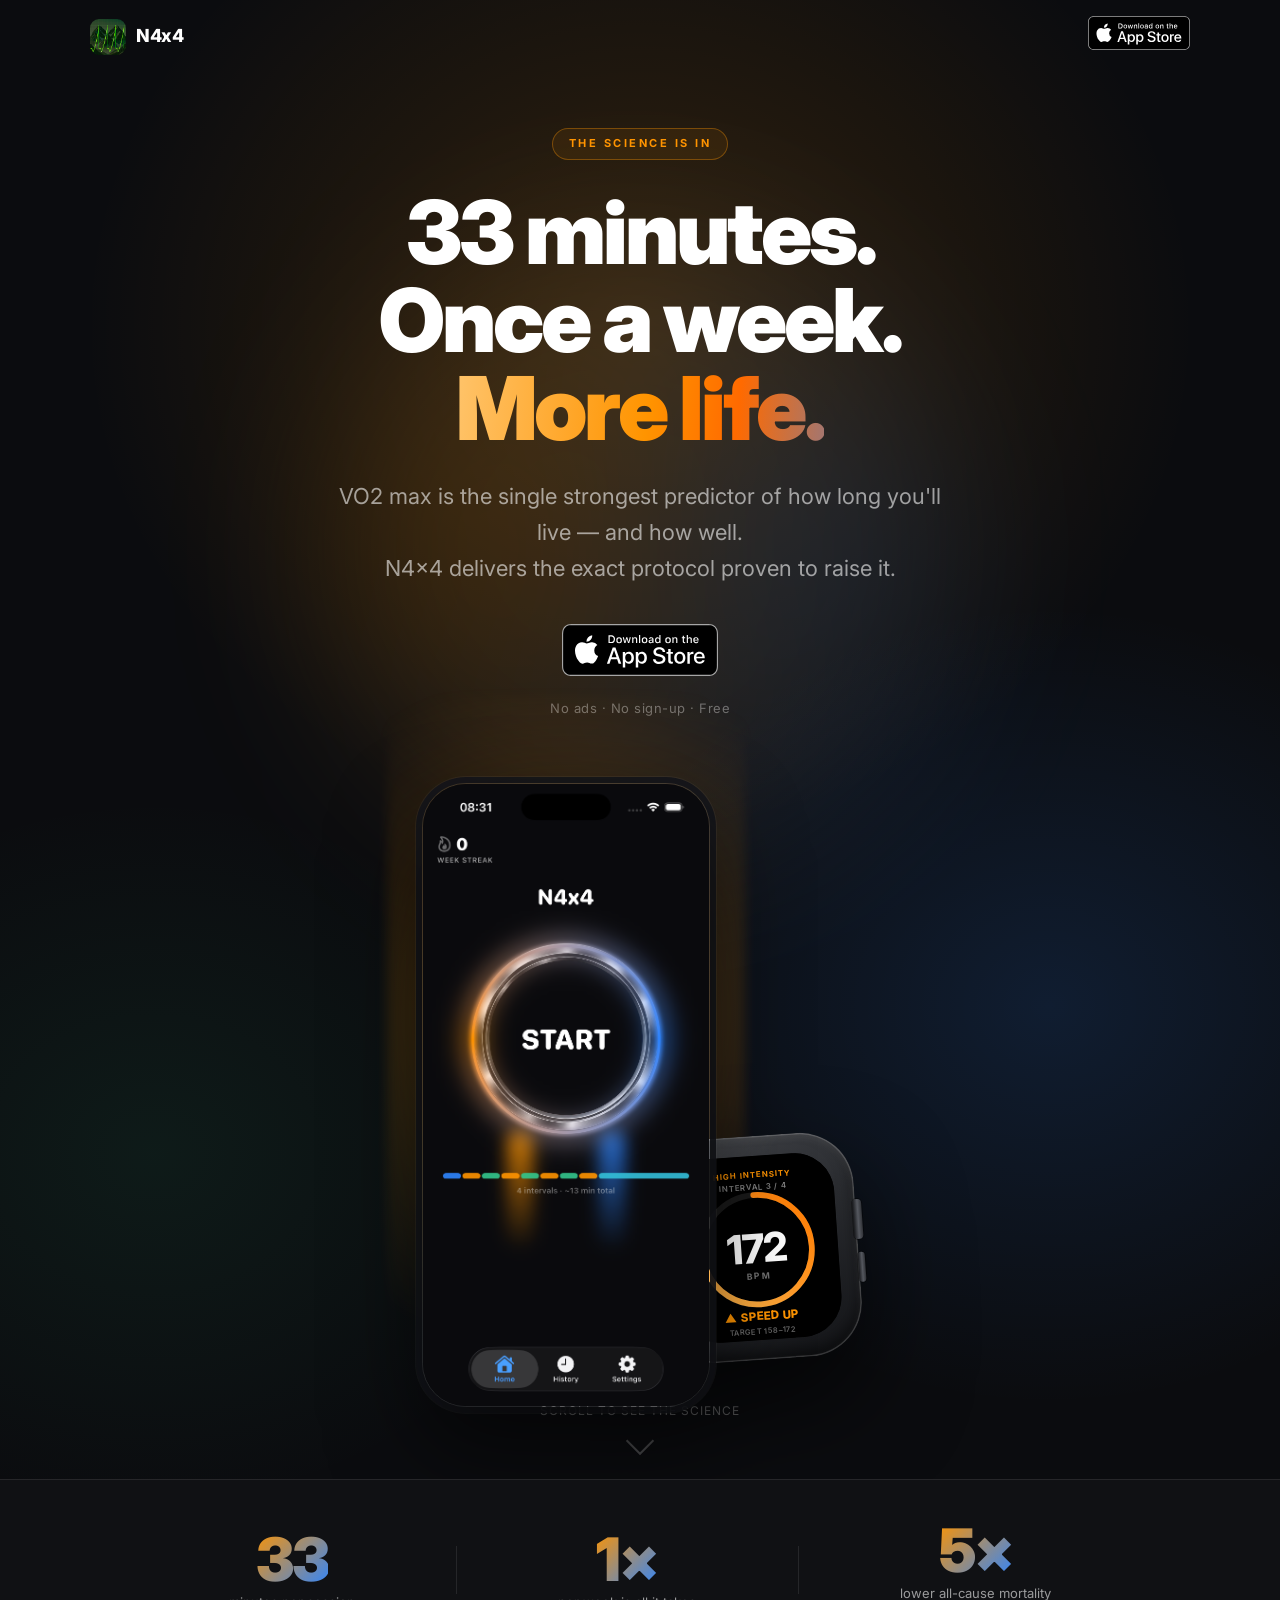
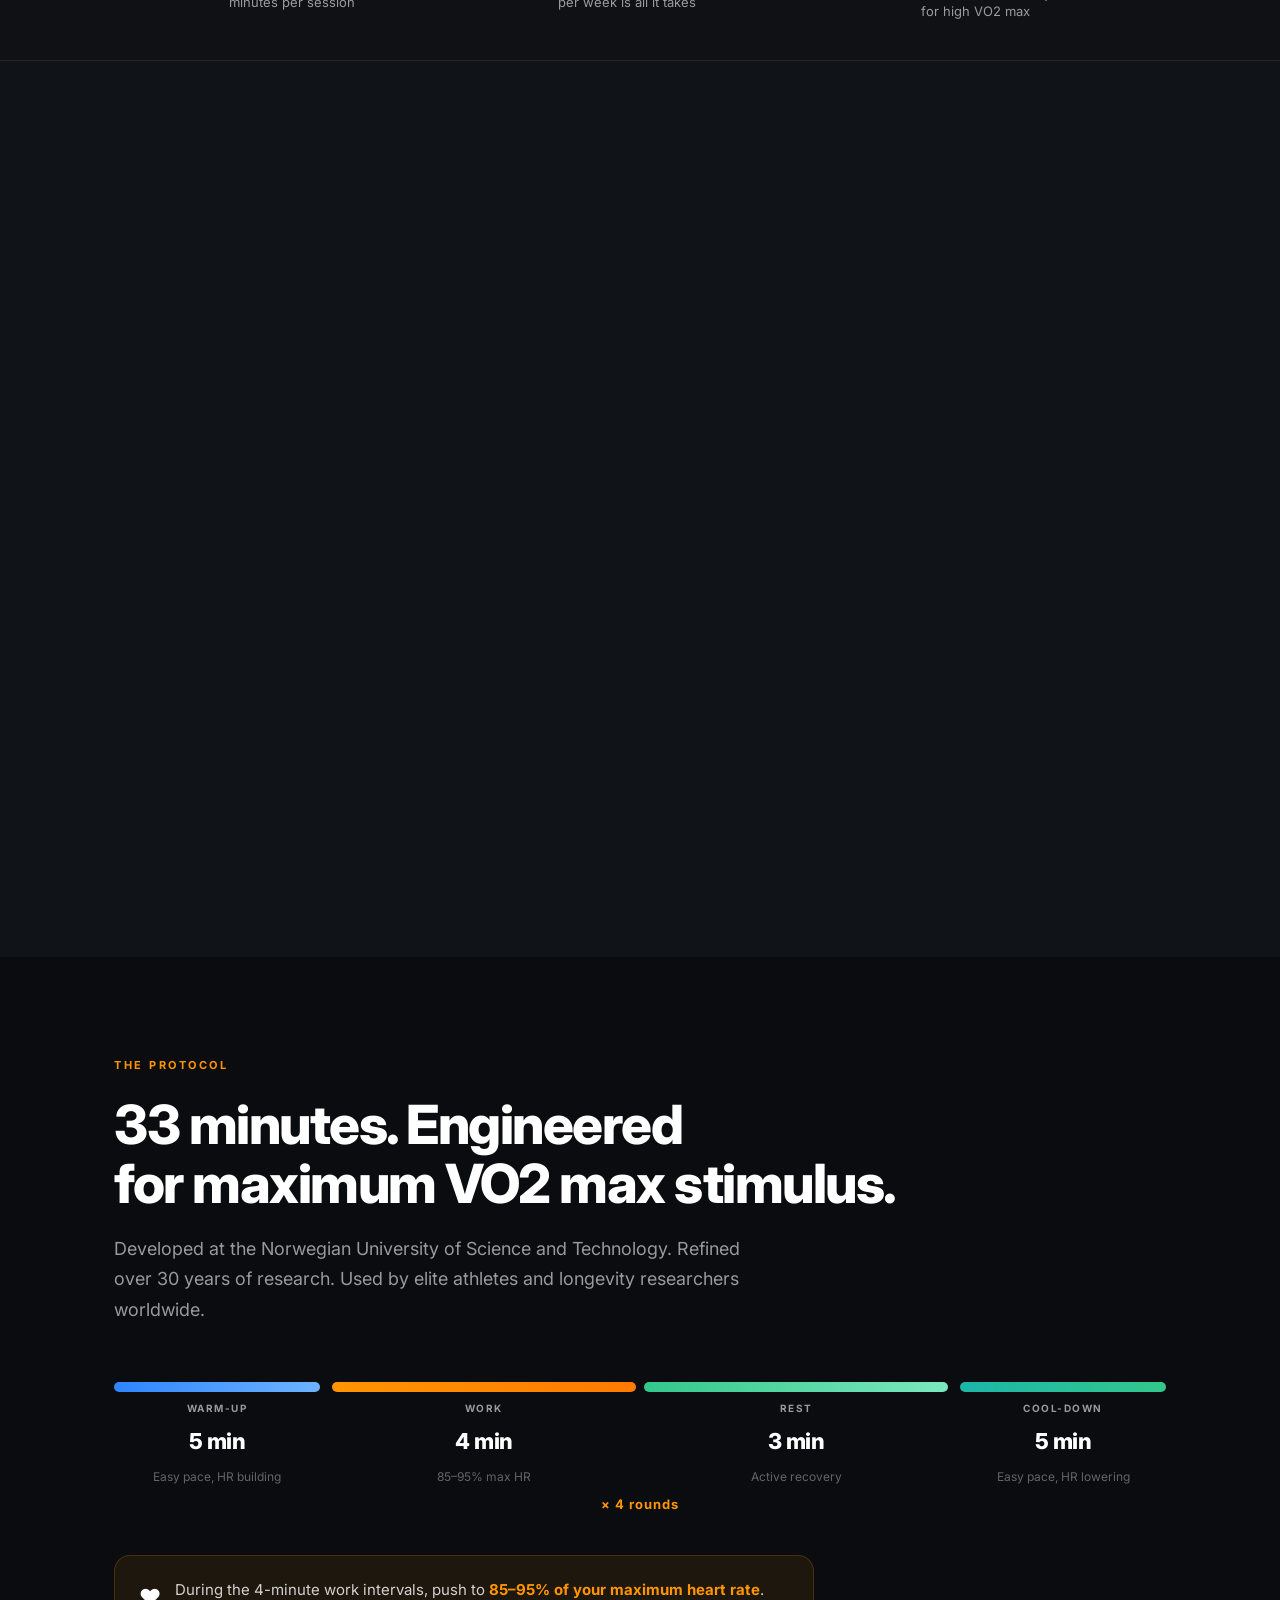
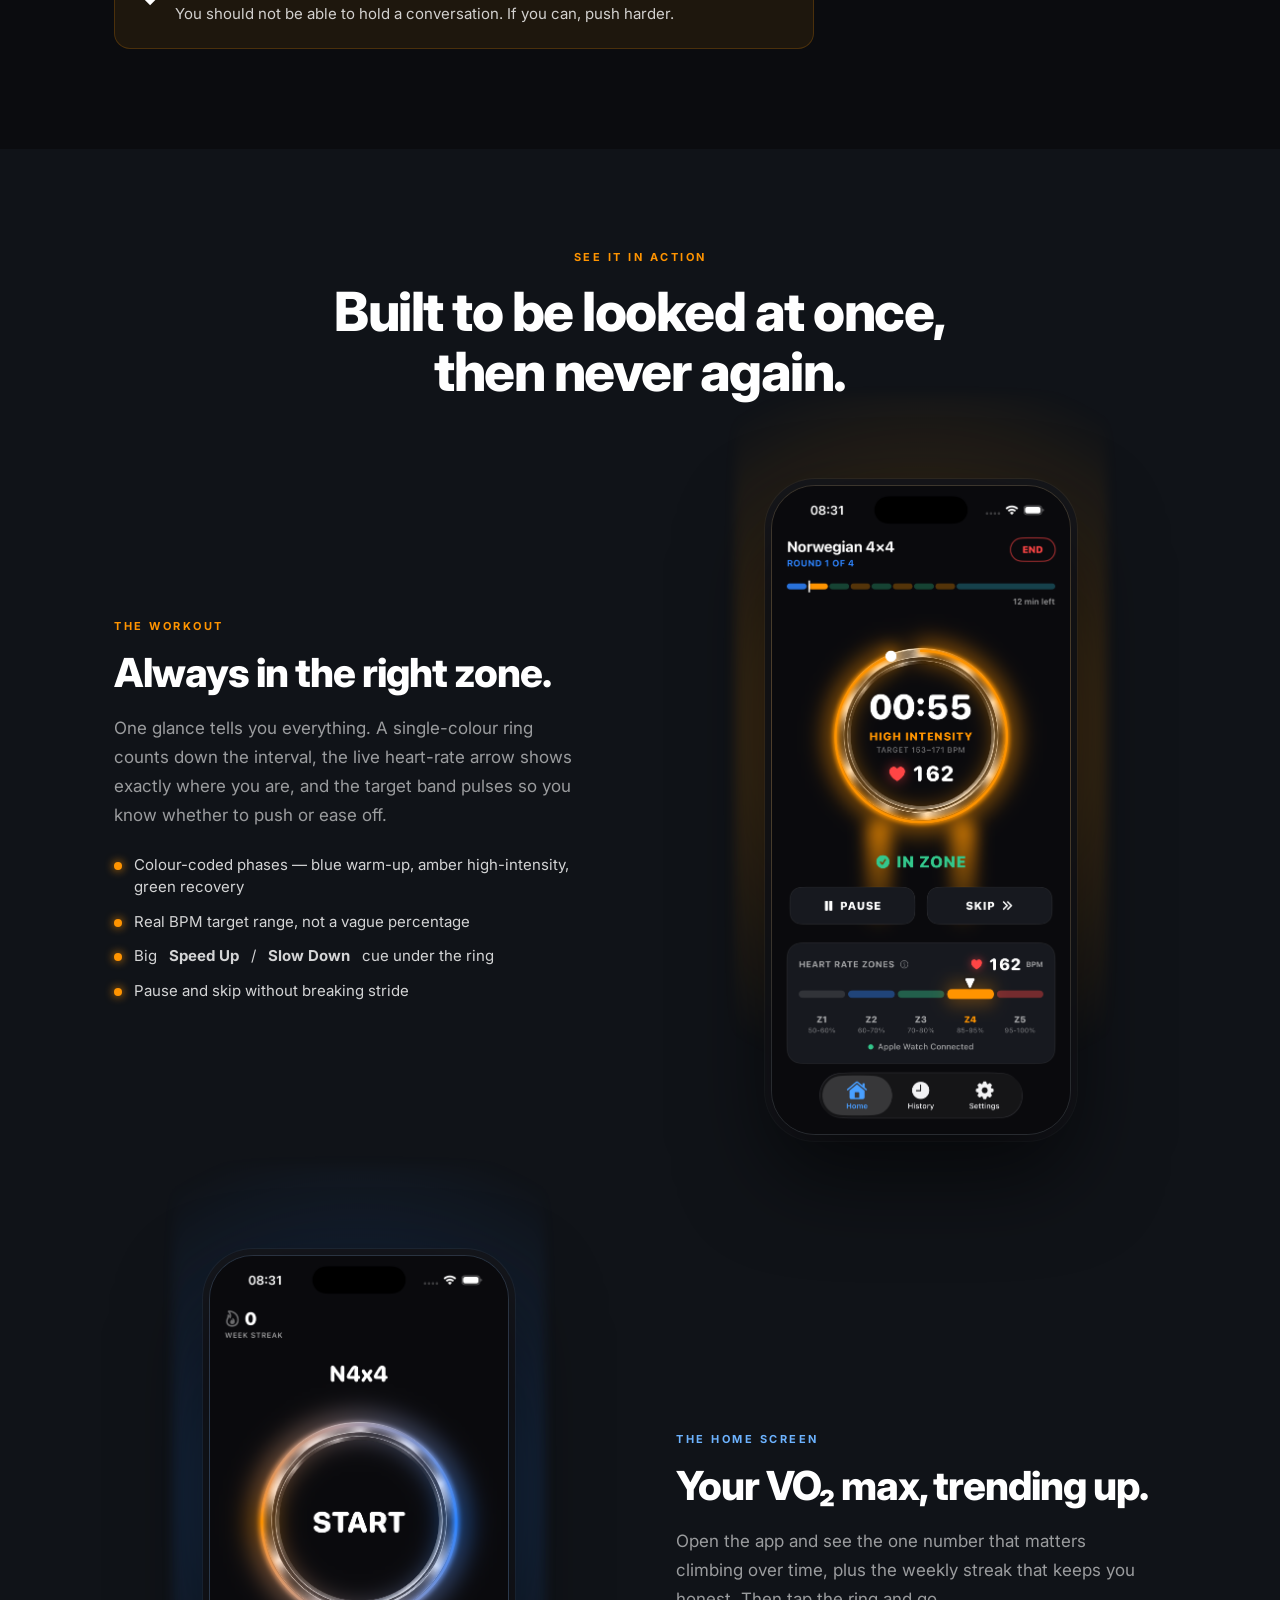
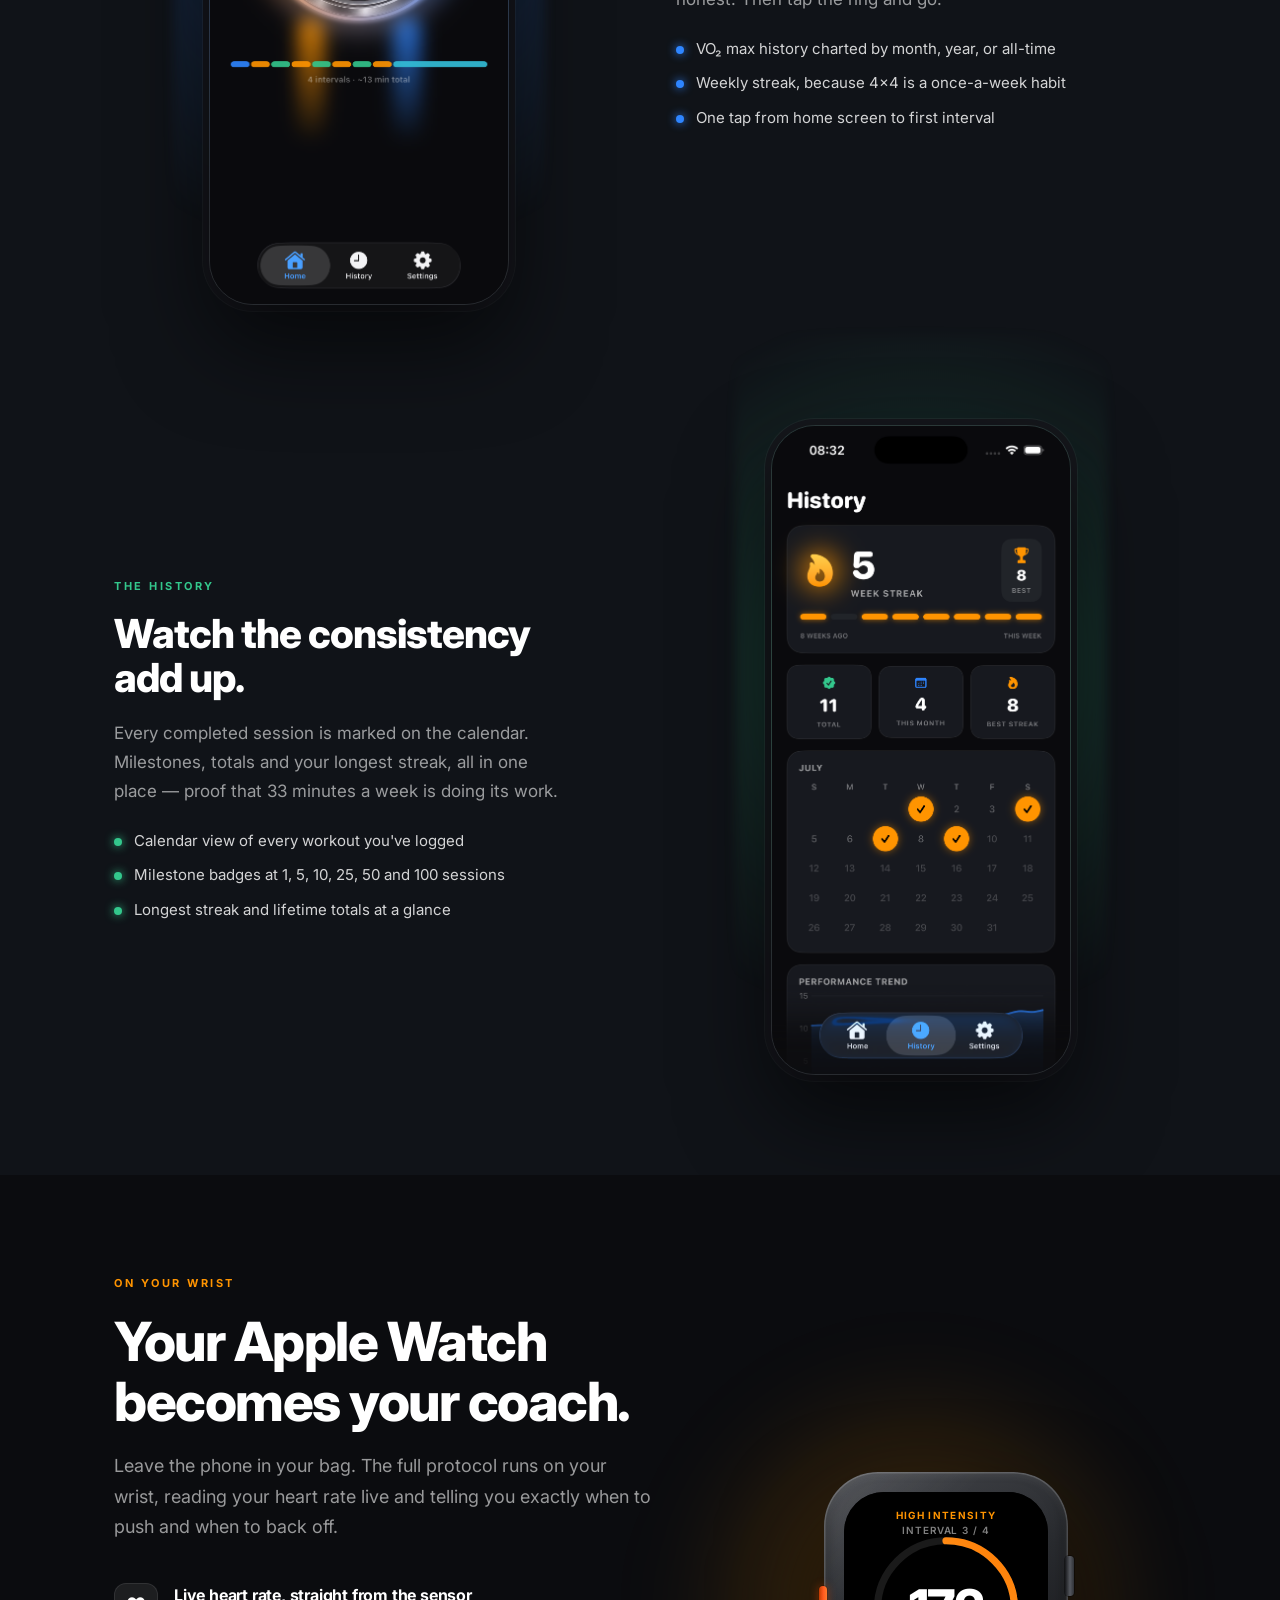
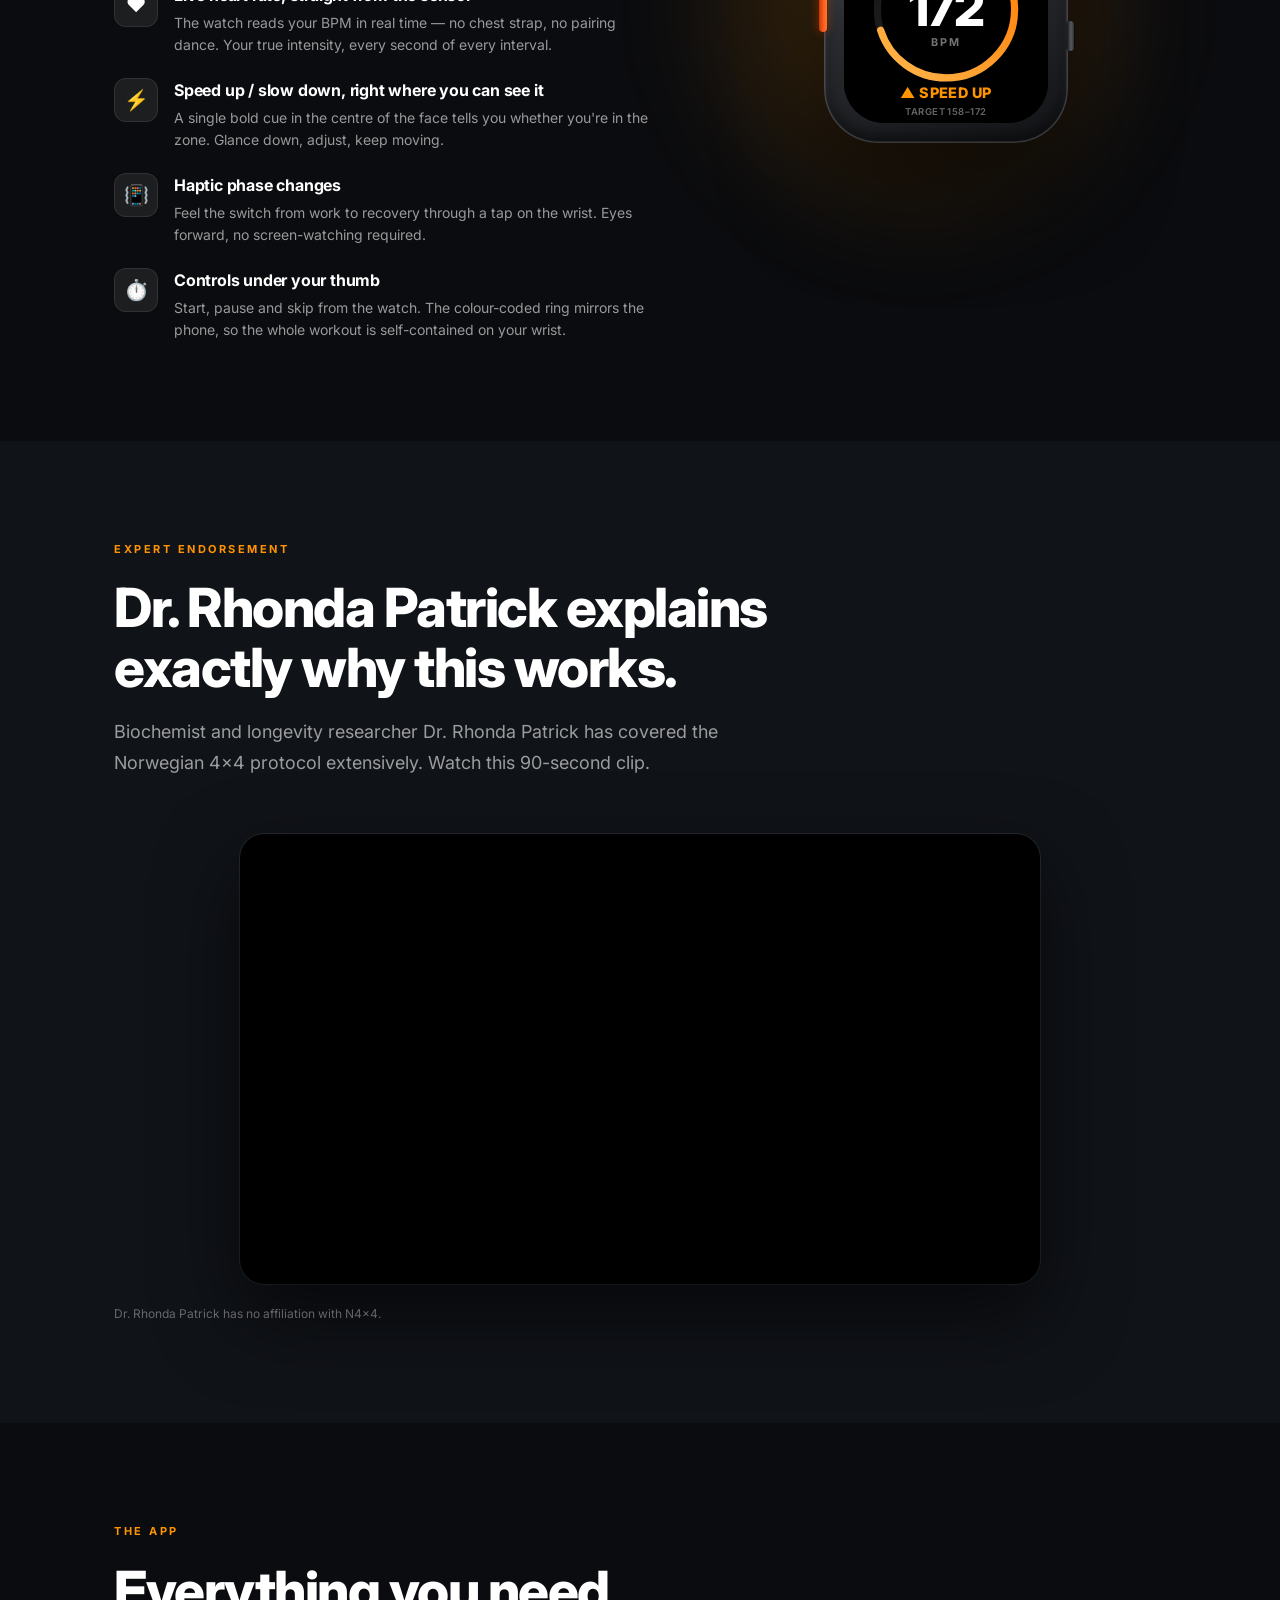
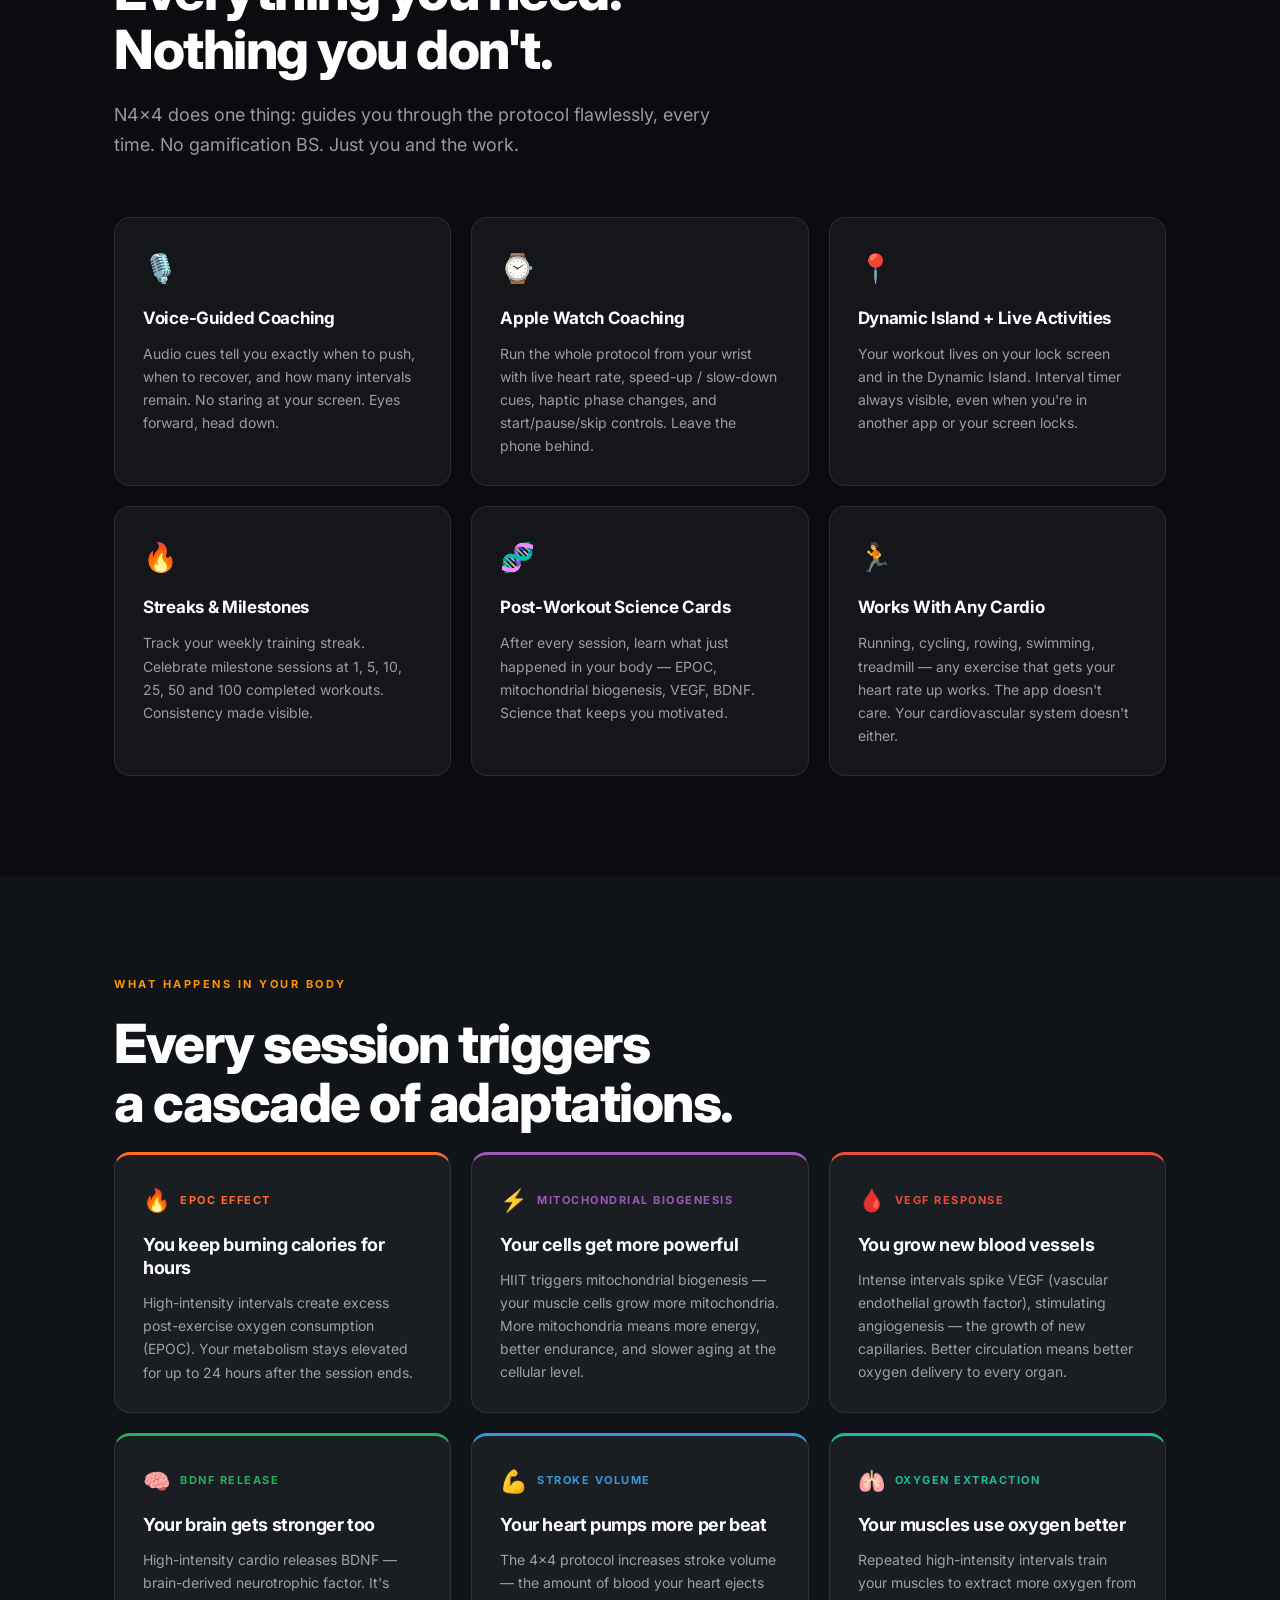
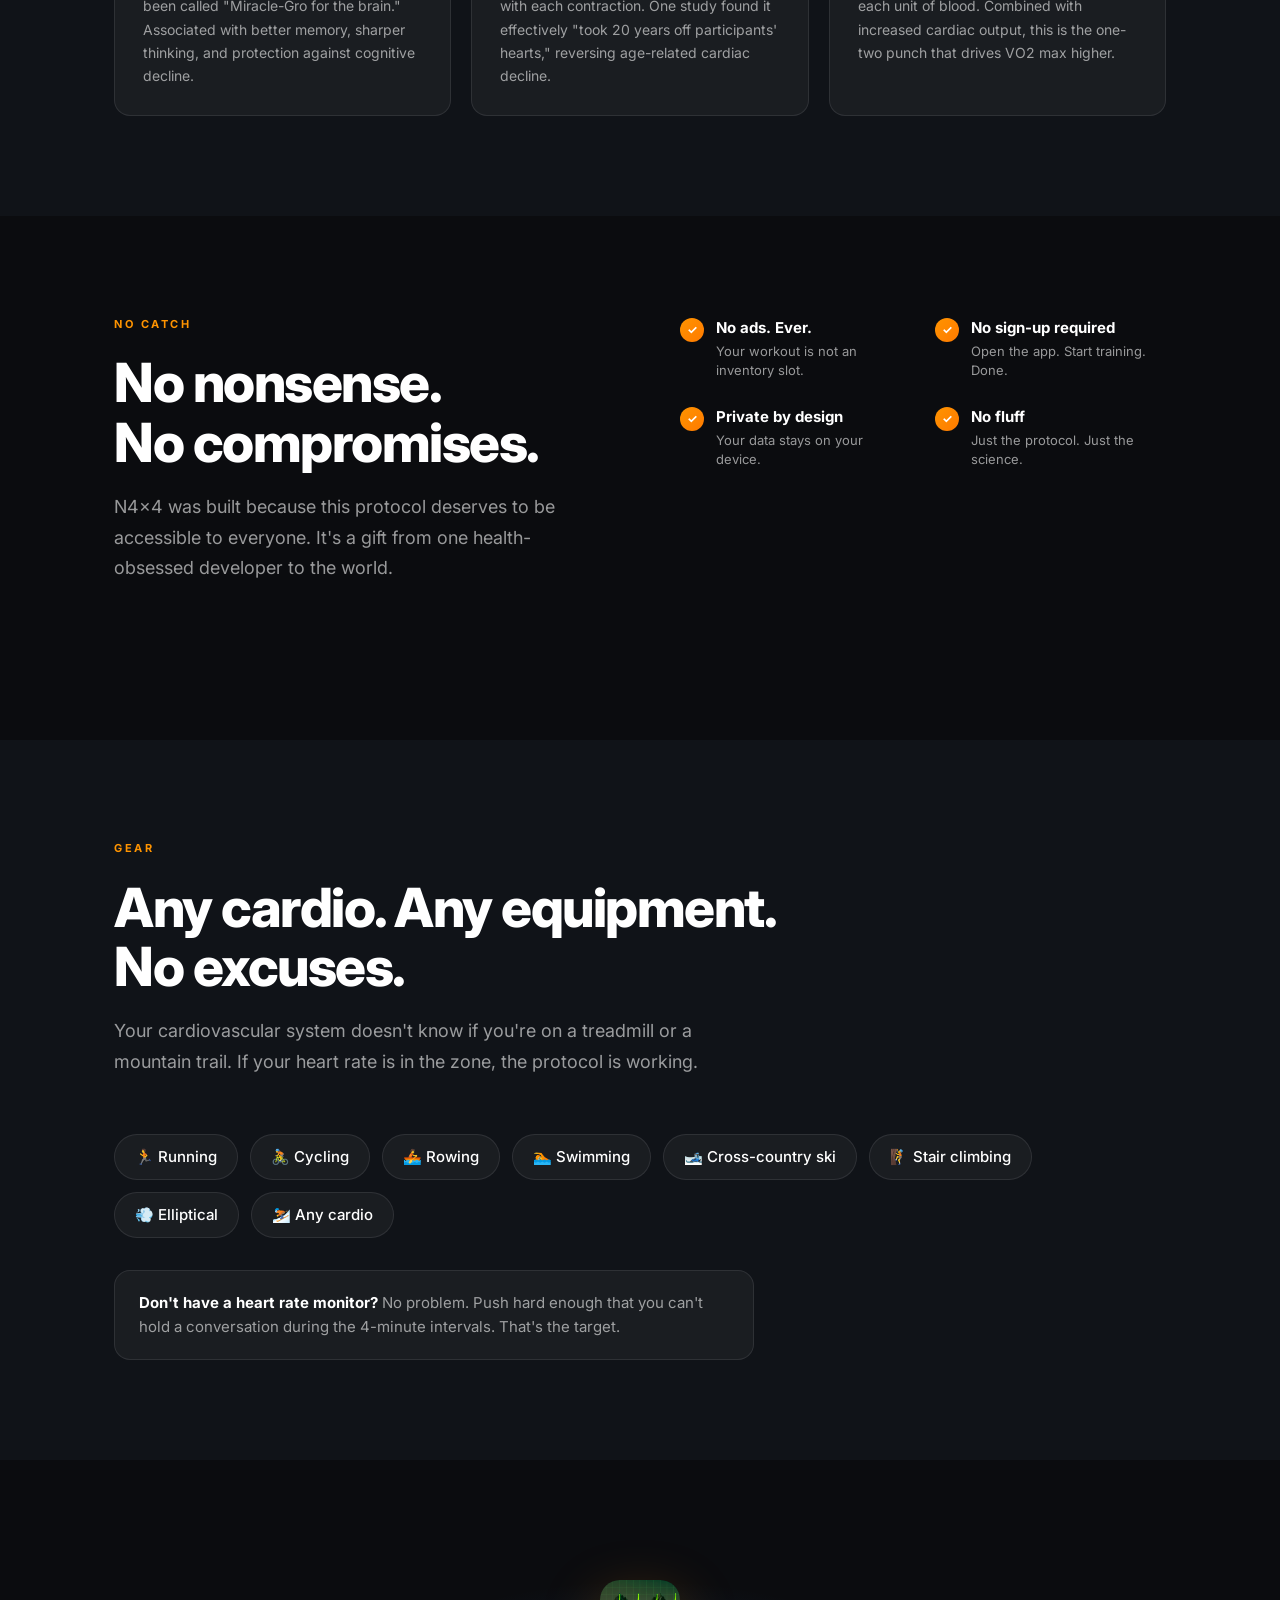
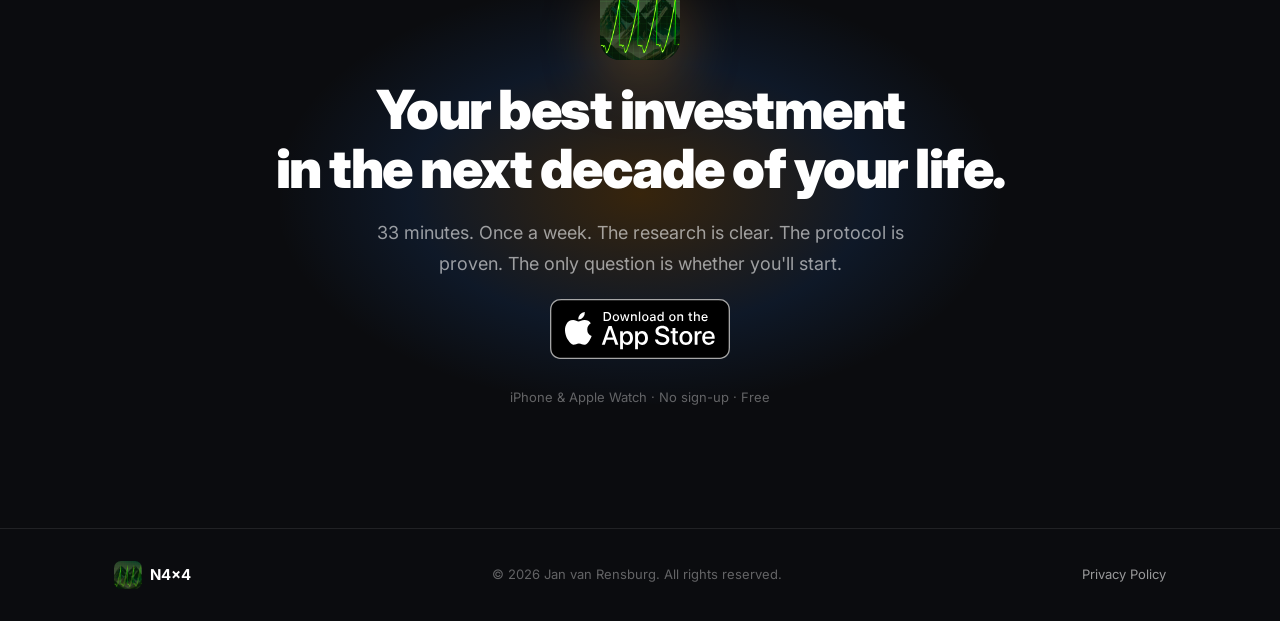
==== commit f8f584c0: "Website: redraw watch mockup as Apple Watch Ultra, fix face overlap Rebuild the watch frame to read " ====
--- a/website-v2/index.html
+++ b/website-v2/index.html
@@ -55,24 +55,25 @@
             <img src="images/screen-home.png" alt="N4x4 home screen showing weekly streak and VO₂ max trend">
         </div>
         <div class="watch-mock">
+            <span class="watch-action"></span>
             <div class="watch-screen">
-                <svg viewBox="0 0 200 244" xmlns="http://www.w3.org/2000/svg" role="img" aria-label="Apple Watch showing live heart rate 172 BPM with a Speed Up coaching cue">
+                <svg viewBox="0 0 210 256" xmlns="http://www.w3.org/2000/svg" role="img" aria-label="Apple Watch Ultra showing live heart rate 172 BPM with a Speed Up coaching cue">
                     <defs>
                         <linearGradient id="ringAmberHero" x1="0" y1="0" x2="1" y2="1">
                             <stop offset="0" stop-color="#FFB84D"/>
                             <stop offset="1" stop-color="#FF7A00"/>
                         </linearGradient>
                     </defs>
-                    <text x="100" y="30" text-anchor="middle" fill="#FF9400" font-size="11" font-weight="700" letter-spacing="1.5">HIGH INTENSITY</text>
-                    <text x="100" y="47" text-anchor="middle" fill="rgba(255,255,255,0.5)" font-size="11" font-weight="600" letter-spacing="1">INTERVAL 3 / 4</text>
-                    <g transform="rotate(-90 100 128)">
-                        <circle cx="100" cy="128" r="74" fill="none" stroke="rgba(255,255,255,0.10)" stroke-width="9"/>
-                        <circle cx="100" cy="128" r="74" fill="none" stroke="url(#ringAmberHero)" stroke-width="9" stroke-linecap="round" stroke-dasharray="465" stroke-dashoffset="140"/>
+                    <text x="105" y="30" text-anchor="middle" fill="#FF9400" font-size="11" font-weight="700" letter-spacing="1.5">HIGH INTENSITY</text>
+                    <text x="105" y="47" text-anchor="middle" fill="rgba(255,255,255,0.5)" font-size="11" font-weight="600" letter-spacing="1">INTERVAL 3 / 4</text>
+                    <g transform="rotate(-90 105 130)">
+                        <circle cx="105" cy="130" r="76" fill="none" stroke="rgba(255,255,255,0.10)" stroke-width="8"/>
+                        <circle cx="105" cy="130" r="76" fill="none" stroke="url(#ringAmberHero)" stroke-width="8" stroke-linecap="round" stroke-dasharray="477" stroke-dashoffset="143"/>
                     </g>
-                    <text x="100" y="122" text-anchor="middle" fill="#ffffff" font-size="58" font-weight="800" letter-spacing="-2">172</text>
-                    <text x="100" y="144" text-anchor="middle" fill="rgba(255,255,255,0.45)" font-size="12" font-weight="700" letter-spacing="2">BPM</text>
-                    <text x="100" y="190" text-anchor="middle" fill="#FF9400" font-size="16" font-weight="800" letter-spacing="0.5">▲ SPEED UP</text>
-                    <text x="100" y="211" text-anchor="middle" fill="rgba(255,255,255,0.4)" font-size="10.5" font-weight="600" letter-spacing="0.5">TARGET 158–172</text>
+                    <text x="105" y="148" text-anchor="middle" fill="#ffffff" font-size="56" font-weight="800" letter-spacing="-2">172</text>
+                    <text x="105" y="171" text-anchor="middle" fill="rgba(255,255,255,0.45)" font-size="12" font-weight="700" letter-spacing="2">BPM</text>
+                    <text x="105" y="228" text-anchor="middle" fill="#FF9400" font-size="16" font-weight="800" letter-spacing="0.5">▲ SPEED UP</text>
+                    <text x="105" y="247" text-anchor="middle" fill="rgba(255,255,255,0.4)" font-size="10.5" font-weight="600" letter-spacing="0.5">TARGET 158–172</text>
                 </svg>
             </div>
         </div>
@@ -296,24 +297,25 @@
             </div>
             <div class="watch-stage animate-in delay-1">
                 <div class="watch-mock">
+                    <span class="watch-action"></span>
                     <div class="watch-screen">
-                        <svg viewBox="0 0 200 244" xmlns="http://www.w3.org/2000/svg" role="img" aria-label="Apple Watch showing live heart rate 172 BPM with a Speed Up coaching cue">
+                        <svg viewBox="0 0 210 256" xmlns="http://www.w3.org/2000/svg" role="img" aria-label="Apple Watch Ultra showing live heart rate 172 BPM with a Speed Up coaching cue">
                             <defs>
                                 <linearGradient id="ringAmberWatch" x1="0" y1="0" x2="1" y2="1">
                                     <stop offset="0" stop-color="#FFB84D"/>
                                     <stop offset="1" stop-color="#FF7A00"/>
                                 </linearGradient>
                             </defs>
-                            <text x="100" y="30" text-anchor="middle" fill="#FF9400" font-size="11" font-weight="700" letter-spacing="1.5">HIGH INTENSITY</text>
-                            <text x="100" y="47" text-anchor="middle" fill="rgba(255,255,255,0.5)" font-size="11" font-weight="600" letter-spacing="1">INTERVAL 3 / 4</text>
-                            <g transform="rotate(-90 100 128)">
-                                <circle cx="100" cy="128" r="74" fill="none" stroke="rgba(255,255,255,0.10)" stroke-width="9"/>
-                                <circle cx="100" cy="128" r="74" fill="none" stroke="url(#ringAmberWatch)" stroke-width="9" stroke-linecap="round" stroke-dasharray="465" stroke-dashoffset="140"/>
+                            <text x="105" y="30" text-anchor="middle" fill="#FF9400" font-size="11" font-weight="700" letter-spacing="1.5">HIGH INTENSITY</text>
+                            <text x="105" y="47" text-anchor="middle" fill="rgba(255,255,255,0.5)" font-size="11" font-weight="600" letter-spacing="1">INTERVAL 3 / 4</text>
+                            <g transform="rotate(-90 105 130)">
+                                <circle cx="105" cy="130" r="76" fill="none" stroke="rgba(255,255,255,0.10)" stroke-width="8"/>
+                                <circle cx="105" cy="130" r="76" fill="none" stroke="url(#ringAmberWatch)" stroke-width="8" stroke-linecap="round" stroke-dasharray="477" stroke-dashoffset="143"/>
                             </g>
-                            <text x="100" y="122" text-anchor="middle" fill="#ffffff" font-size="58" font-weight="800" letter-spacing="-2">172</text>
-                            <text x="100" y="144" text-anchor="middle" fill="rgba(255,255,255,0.45)" font-size="12" font-weight="700" letter-spacing="2">BPM</text>
-                            <text x="100" y="190" text-anchor="middle" fill="#FF9400" font-size="16" font-weight="800" letter-spacing="0.5">▲ SPEED UP</text>
-                            <text x="100" y="211" text-anchor="middle" fill="rgba(255,255,255,0.4)" font-size="10.5" font-weight="600" letter-spacing="0.5">TARGET 158–172</text>
+                            <text x="105" y="148" text-anchor="middle" fill="#ffffff" font-size="56" font-weight="800" letter-spacing="-2">172</text>
+                            <text x="105" y="171" text-anchor="middle" fill="rgba(255,255,255,0.45)" font-size="12" font-weight="700" letter-spacing="2">BPM</text>
+                            <text x="105" y="228" text-anchor="middle" fill="#FF9400" font-size="16" font-weight="800" letter-spacing="0.5">▲ SPEED UP</text>
+                            <text x="105" y="247" text-anchor="middle" fill="rgba(255,255,255,0.4)" font-size="10.5" font-weight="600" letter-spacing="0.5">TARGET 158–172</text>
                         </svg>
                     </div>
                 </div>
--- a/website-v2/styles.css
+++ b/website-v2/styles.css
@@ -213,13 +213,14 @@
 }
 .hero-devices .device img { width: 288px; }
 .hero-devices .watch-mock {
-    margin-left: -66px;
-    margin-bottom: 40px;
+    width: 202px;
+    margin-left: -54px;
+    margin-bottom: 46px;
     transform: rotate(-4deg);
 }
 @media (max-width: 560px) {
     .hero-devices .device img { width: 216px; }
-    .hero-devices .watch-mock { width: 150px; margin-left: -46px; margin-bottom: 24px; }
+    .hero-devices .watch-mock { width: 150px; margin-left: -40px; margin-bottom: 28px; }
 }
 
 .hero-scroll-hint {
@@ -608,37 +609,52 @@
 
 .watch-stage { display: flex; justify-content: center; }
 
-/* Apple Watch mockup */
+/* Apple Watch Ultra mockup (black titanium) */
 .watch-mock {
-    width: 240px;
-    aspect-ratio: 0.84 / 1;
-    border-radius: 62px;
-    background: linear-gradient(150deg, #34363c 0%, #17181c 55%, #0c0d10 100%);
-    padding: 18px;
+    width: 244px;
+    aspect-ratio: 0.9 / 1;
+    border-radius: 54px;
+    background:
+        linear-gradient(135deg, rgba(255,255,255,0.10), transparent 32%),
+        linear-gradient(155deg, #45474c 0%, #292b2f 46%, #131417 100%);
+    padding: 20px;
     position: relative;
     box-shadow:
         0 46px 100px rgba(0,0,0,0.65),
-        inset 0 0 0 2px rgba(255,255,255,0.06),
-        inset 0 2px 6px rgba(255,255,255,0.12);
-}
-/* Digital crown + side button */
+        inset 0 0 0 1.5px rgba(255,255,255,0.16),
+        inset 0 3px 8px rgba(255,255,255,0.10),
+        inset 0 -8px 16px rgba(0,0,0,0.55);
+}
+/* Right side: digital crown (upper) + side button (lower) */
 .watch-mock::before,
 .watch-mock::after {
     content: '';
     position: absolute;
-    right: -5px;
-    width: 6px;
-    background: linear-gradient(90deg, #2b2d31, #4a4d54);
-    border-radius: 3px;
-}
-.watch-mock::before { top: 30%; height: 46px; box-shadow: 0 0 0 1px rgba(0,0,0,0.4); }
-.watch-mock::after  { top: 52%; height: 30px; }
+    right: -6px;
+    border-radius: 4px;
+    background: linear-gradient(90deg, #16171a 0%, #55585f 55%, #303237 100%);
+    box-shadow: 0 0 0 1px rgba(0,0,0,0.4);
+}
+.watch-mock::before { top: 31%; width: 9px; height: 40px; }   /* digital crown */
+.watch-mock::after  { top: 55%; width: 7px; height: 30px; }   /* side button */
+/* Left side: orange Action Button — the Ultra signature */
+.watch-action {
+    position: absolute;
+    left: -5px;
+    top: 42%;
+    width: 8px;
+    height: 46px;
+    border-radius: 4px;
+    background: linear-gradient(90deg, #C23B00 0%, #FF5A1F 55%, #FF7A2B 100%);
+    box-shadow: 0 0 10px rgba(255,90,0,0.45), 0 0 0 1px rgba(0,0,0,0.3);
+}
 .watch-screen {
     width: 100%; height: 100%;
-    border-radius: 46px;
+    border-radius: 40px;
     background: #000;
     overflow: hidden;
     position: relative;
+    box-shadow: inset 0 0 0 1px rgba(0,0,0,0.9);
 }
 .watch-screen svg { width: 100%; height: 100%; display: block; }
 
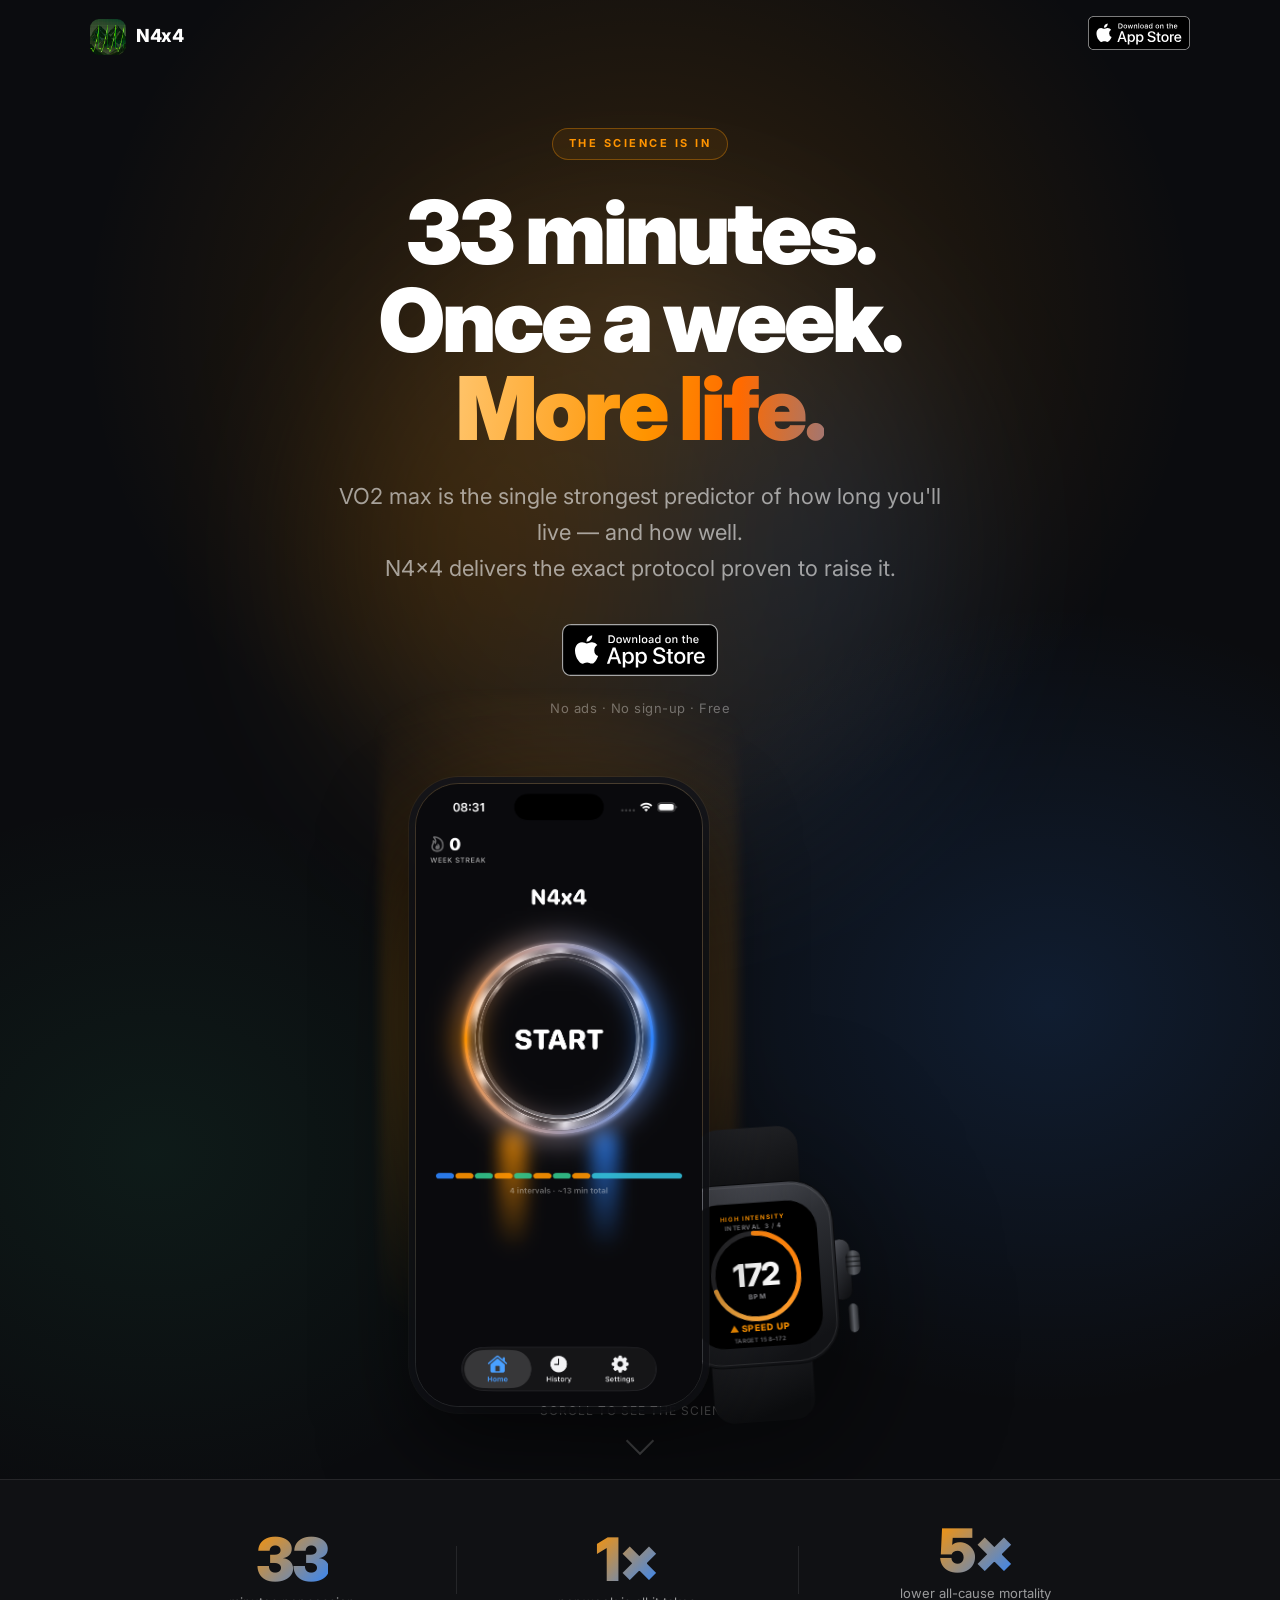
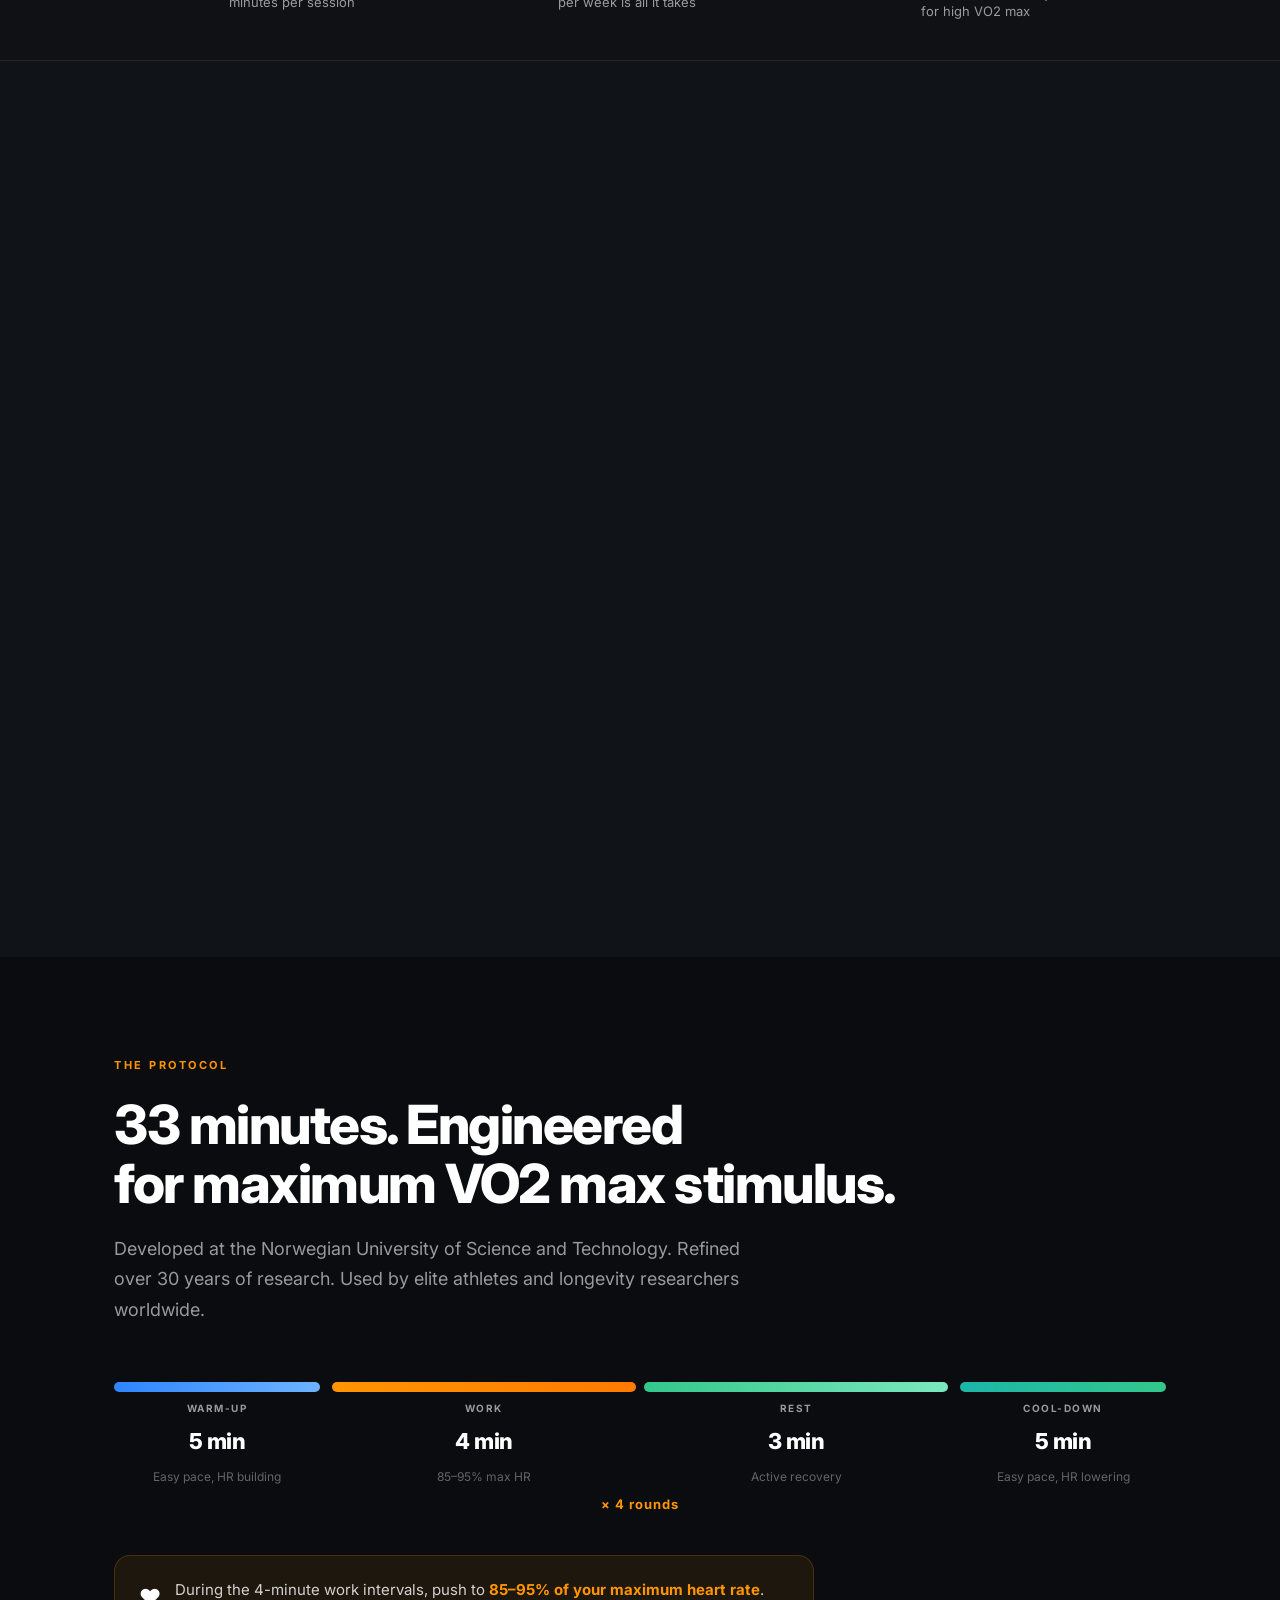
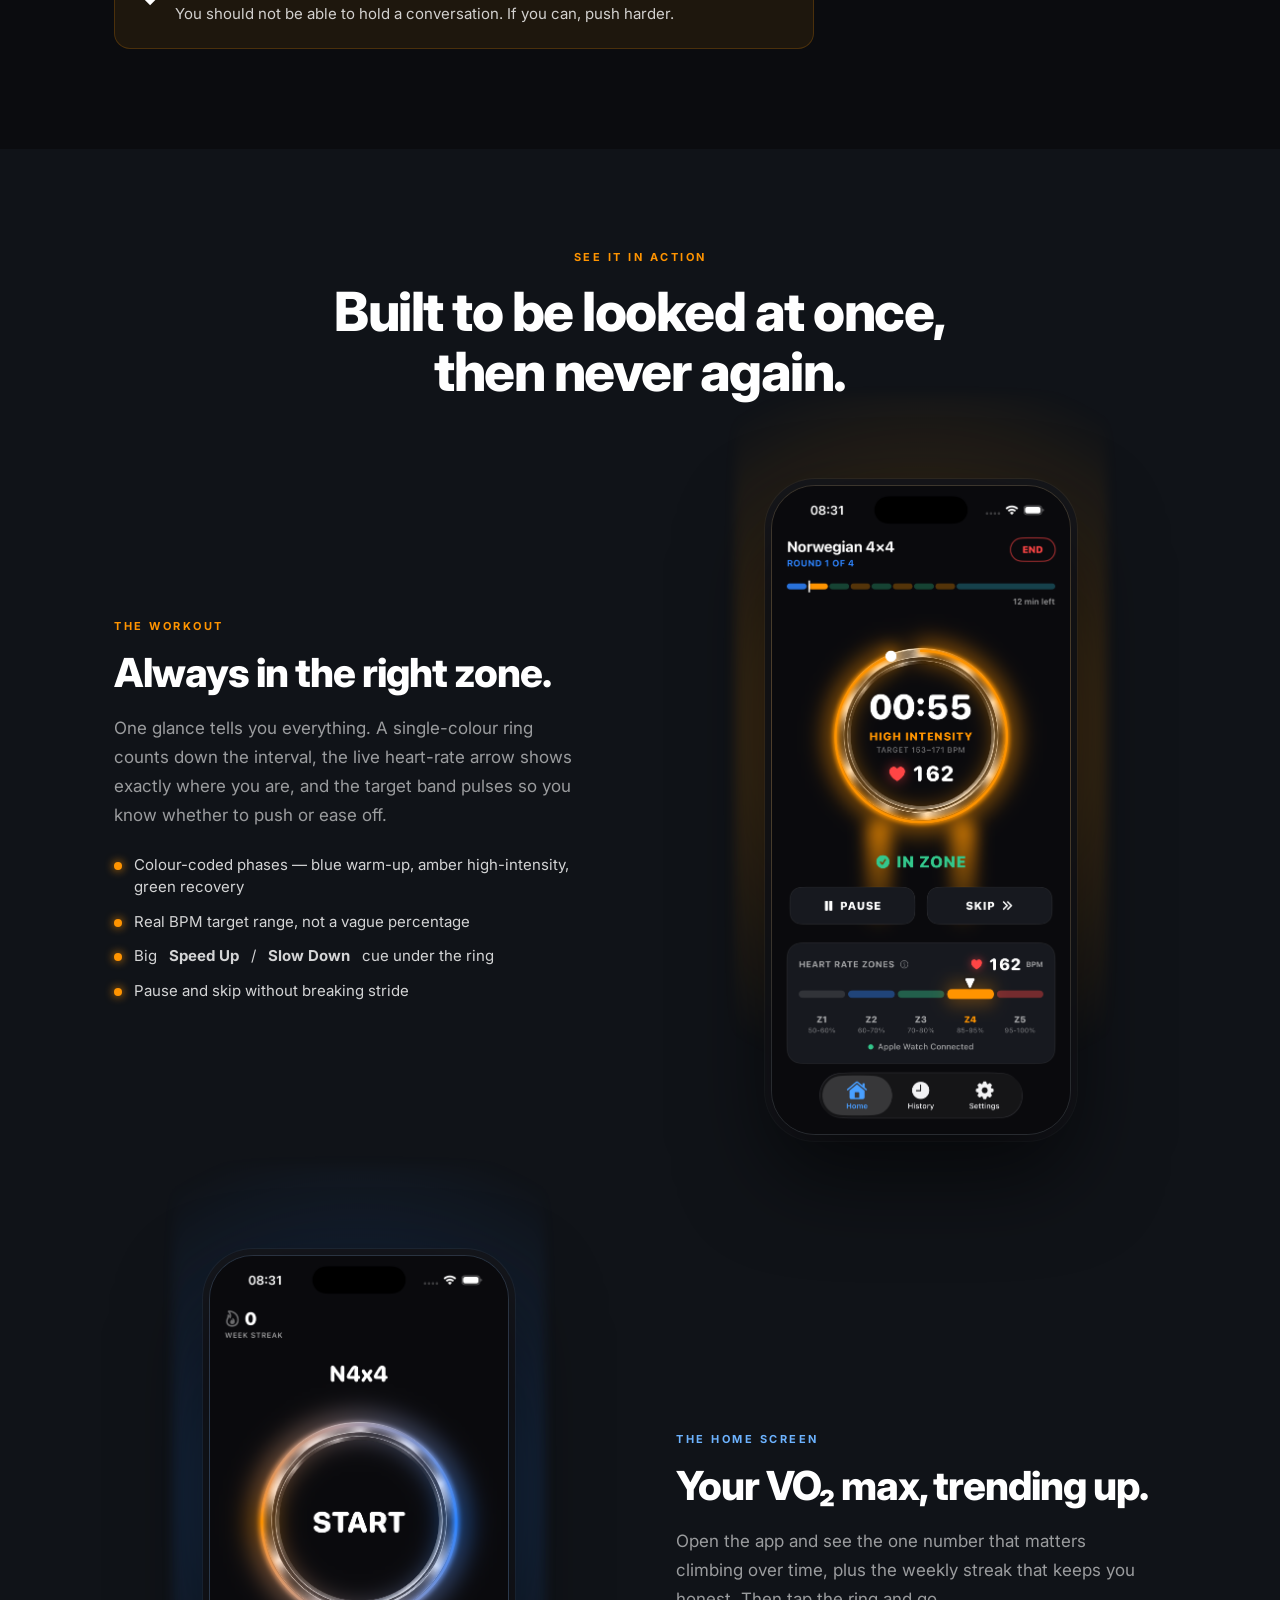
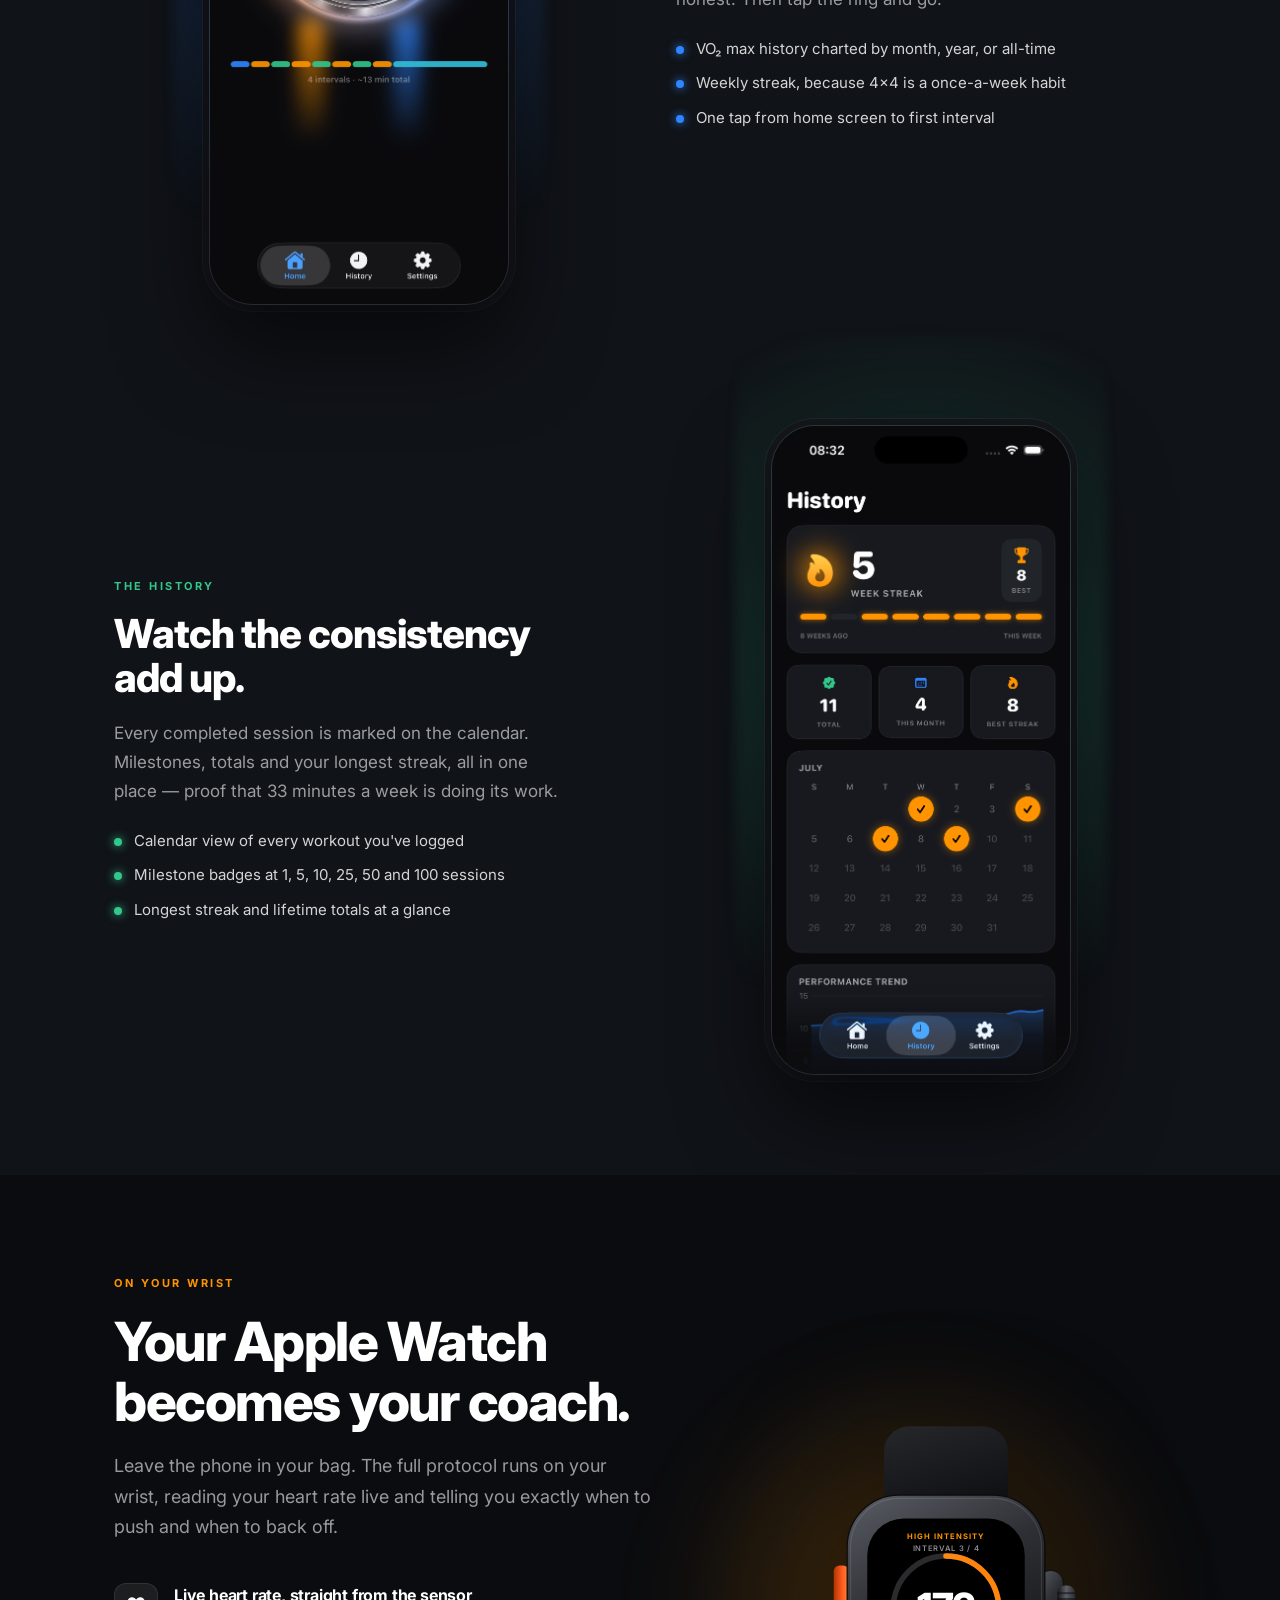
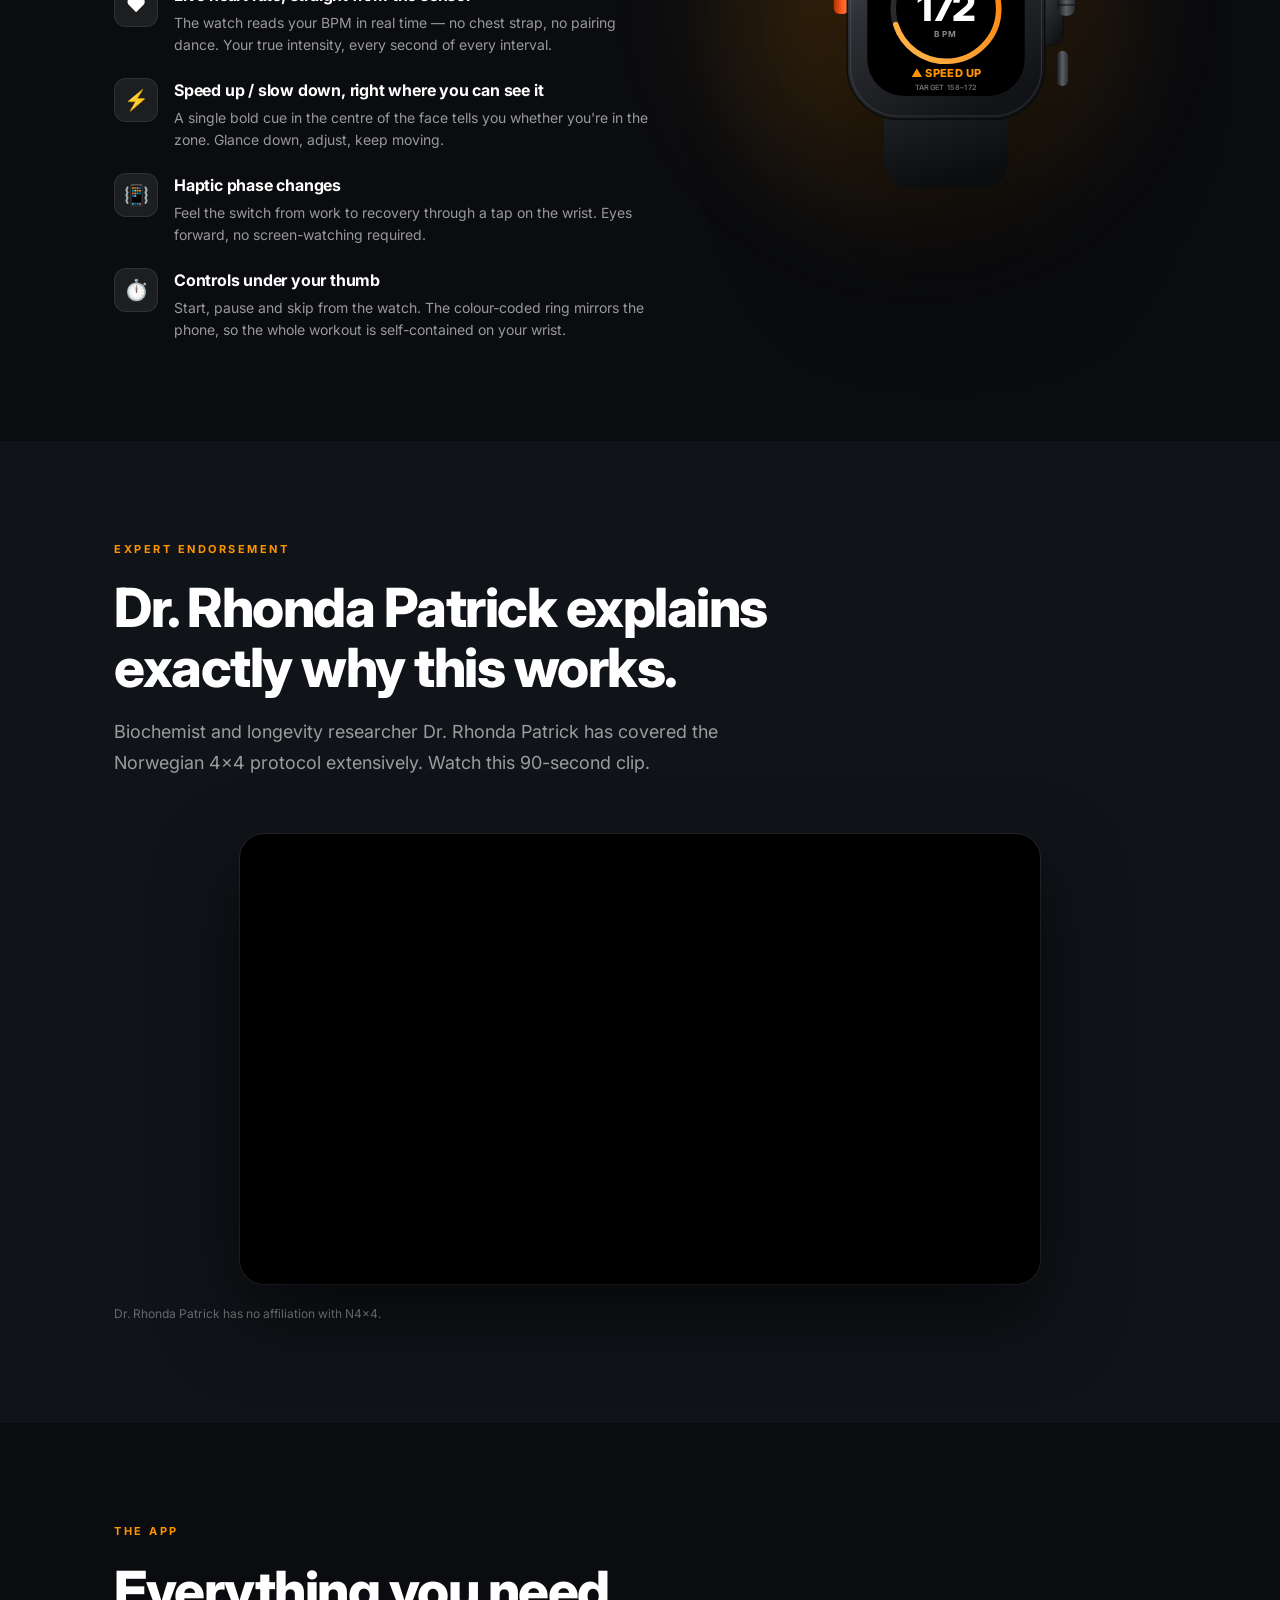
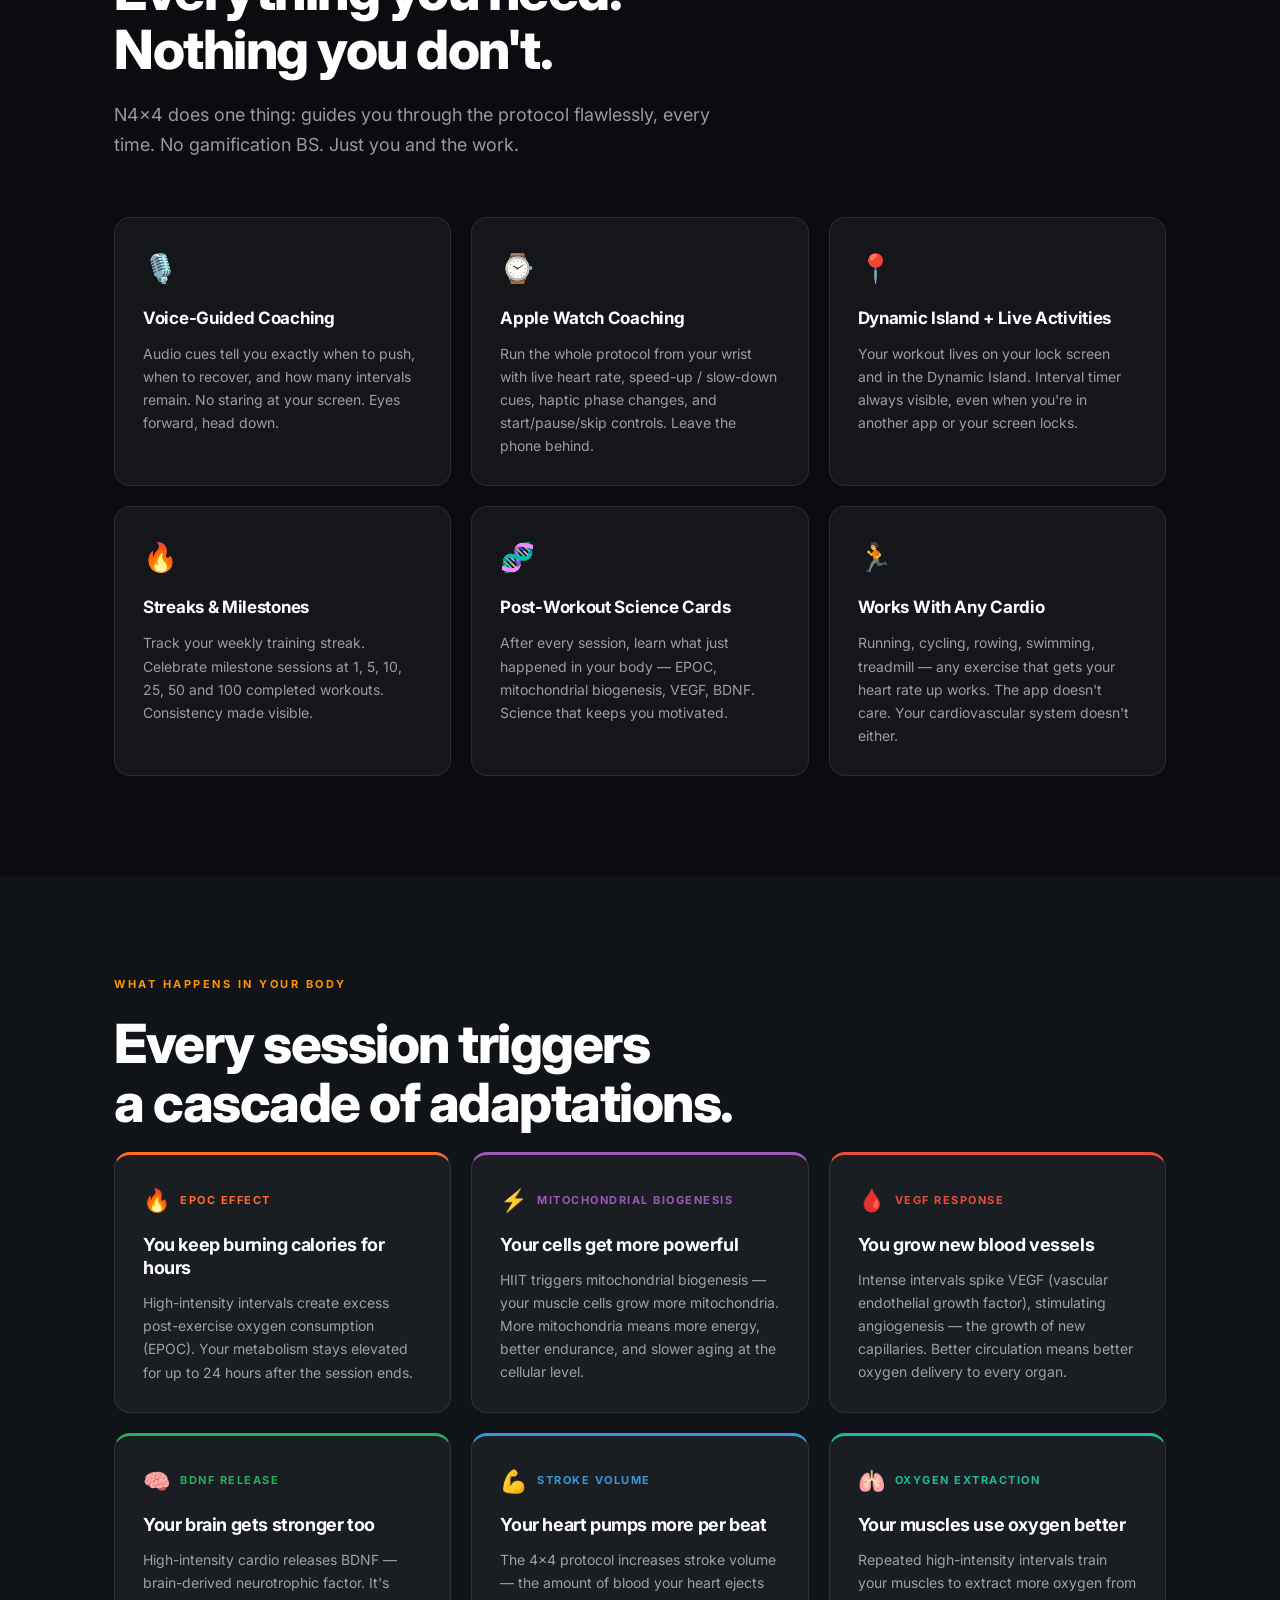
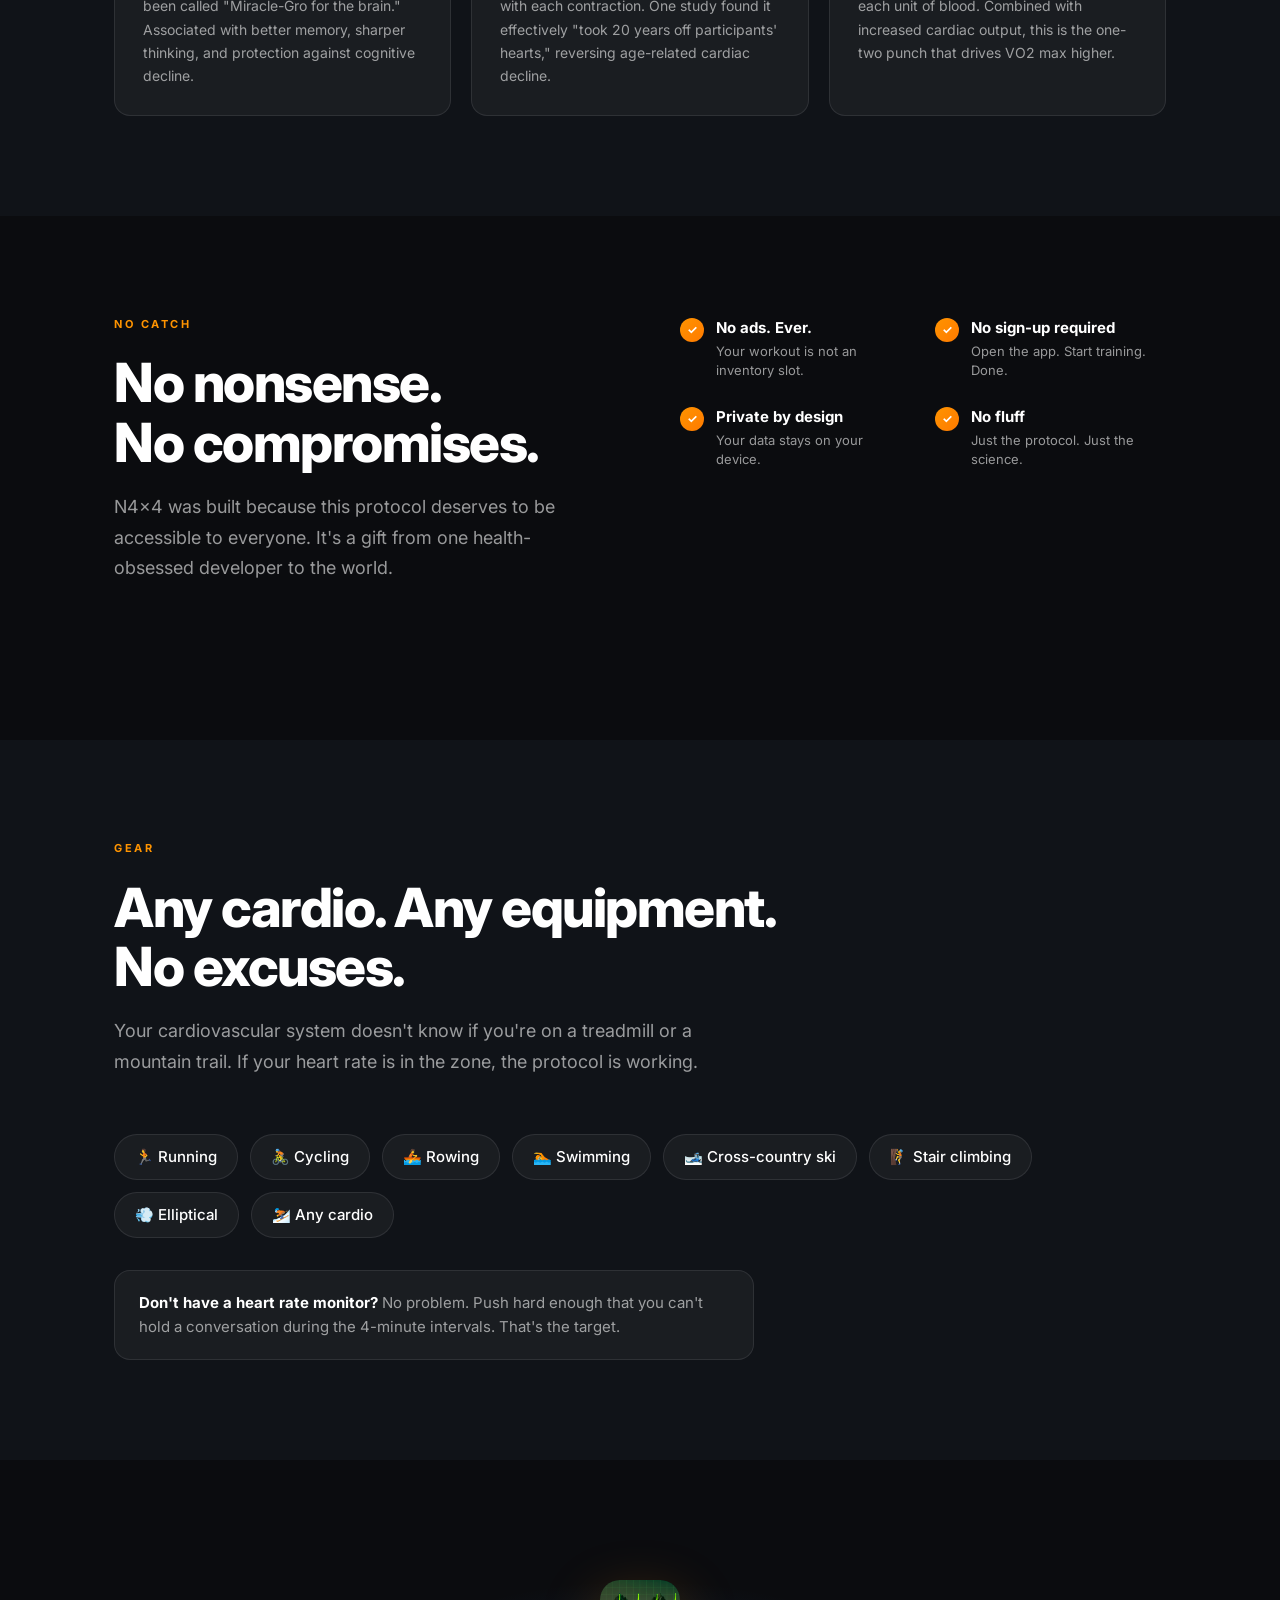
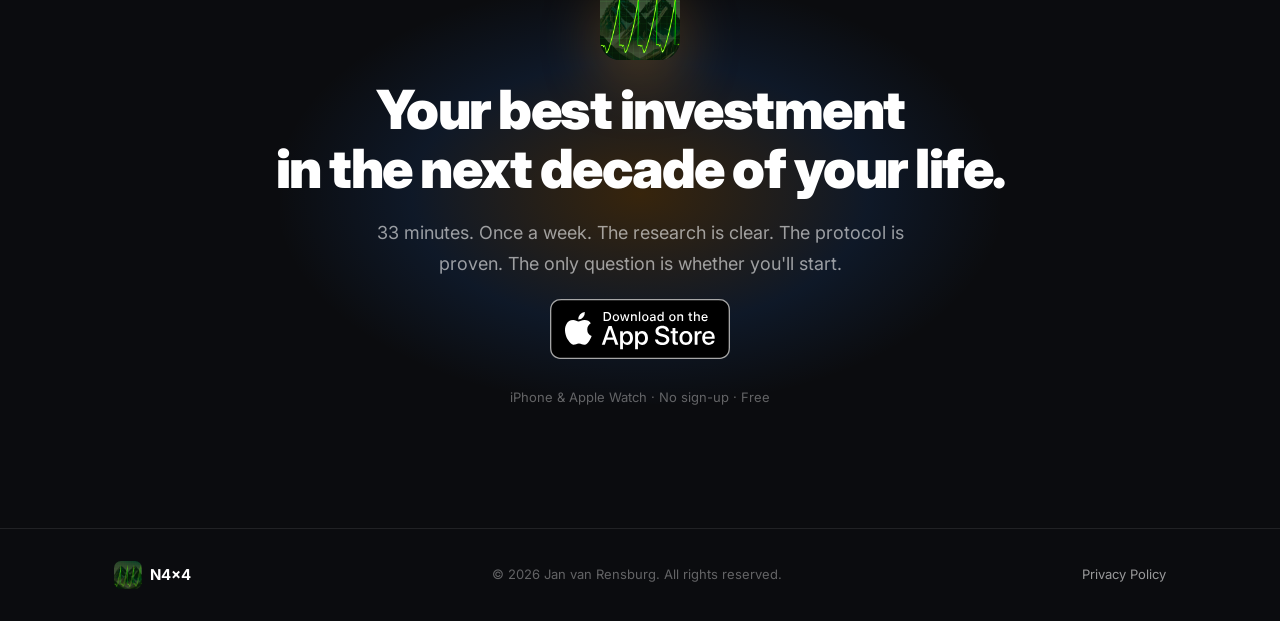
==== commit 36470aee: "Website: rebuild watch as a proper Apple Watch Ultra (band, case, crown guard) Replace the CSS box w" ====
--- a/website-v2/index.html
+++ b/website-v2/index.html
@@ -14,6 +14,35 @@
     <link rel="stylesheet" href="styles.css">
 </head>
 <body>
+
+<!-- Shared SVG defs for the Apple Watch Ultra mockup -->
+<svg width="0" height="0" aria-hidden="true" style="position:absolute;pointer-events:none">
+    <defs>
+        <linearGradient id="uCase" x1="0.12" y1="0" x2="0.6" y2="1">
+            <stop offset="0" stop-color="#565860"/>
+            <stop offset="0.44" stop-color="#2d2f34"/>
+            <stop offset="1" stop-color="#121316"/>
+        </linearGradient>
+        <linearGradient id="uBand" x1="0" y1="0" x2="0.35" y2="1">
+            <stop offset="0" stop-color="#26272b"/>
+            <stop offset="1" stop-color="#0c0d0f"/>
+        </linearGradient>
+        <linearGradient id="uCrown" x1="0" y1="0" x2="1" y2="0">
+            <stop offset="0" stop-color="#141517"/>
+            <stop offset="0.5" stop-color="#5c5f65"/>
+            <stop offset="1" stop-color="#2b2d31"/>
+        </linearGradient>
+        <linearGradient id="uAction" x1="0" y1="0" x2="1" y2="0">
+            <stop offset="0" stop-color="#B23500"/>
+            <stop offset="0.55" stop-color="#FF5A1F"/>
+            <stop offset="1" stop-color="#FF8A3D"/>
+        </linearGradient>
+        <linearGradient id="uRing" x1="0" y1="0" x2="1" y2="1">
+            <stop offset="0" stop-color="#FFB84D"/>
+            <stop offset="1" stop-color="#FF7A00"/>
+        </linearGradient>
+    </defs>
+</svg>
 
 <!-- ───────────────── NAV ───────────────── -->
 <nav class="nav" id="nav">
@@ -55,27 +84,32 @@
             <img src="images/screen-home.png" alt="N4x4 home screen showing weekly streak and VO₂ max trend">
         </div>
         <div class="watch-mock">
-            <span class="watch-action"></span>
-            <div class="watch-screen">
-                <svg viewBox="0 0 210 256" xmlns="http://www.w3.org/2000/svg" role="img" aria-label="Apple Watch Ultra showing live heart rate 172 BPM with a Speed Up coaching cue">
-                    <defs>
-                        <linearGradient id="ringAmberHero" x1="0" y1="0" x2="1" y2="1">
-                            <stop offset="0" stop-color="#FFB84D"/>
-                            <stop offset="1" stop-color="#FF7A00"/>
-                        </linearGradient>
-                    </defs>
+            <svg class="watch-svg" viewBox="0 0 320 440" xmlns="http://www.w3.org/2000/svg" role="img" aria-label="Apple Watch Ultra showing live heart rate 172 BPM with a Speed Up coaching cue">
+                <rect x="86" y="4" width="148" height="132" rx="30" fill="url(#uBand)"/>
+                <rect x="86" y="304" width="148" height="132" rx="30" fill="url(#uBand)"/>
+                <rect x="26" y="170" width="18" height="58" rx="7" fill="url(#uAction)"/>
+                <rect x="270" y="176" width="30" height="90" rx="15" fill="url(#uCase)" stroke="#0a0b0d" stroke-width="1"/>
+                <rect x="293" y="194" width="21" height="36" rx="9" fill="url(#uCrown)"/>
+                <rect x="293" y="202" width="21" height="2.4" fill="#0c0d0f" opacity="0.55"/>
+                <rect x="293" y="209" width="21" height="2.4" fill="#0c0d0f" opacity="0.55"/>
+                <rect x="293" y="216" width="21" height="2.4" fill="#0c0d0f" opacity="0.55"/>
+                <rect x="292" y="272" width="14" height="42" rx="7" fill="url(#uCrown)"/>
+                <rect x="42" y="86" width="236" height="268" rx="62" fill="url(#uCase)" stroke="#0a0b0d" stroke-width="1.5"/>
+                <rect x="46" y="90" width="228" height="260" rx="58" fill="none" stroke="#ffffff" stroke-opacity="0.10" stroke-width="1.5"/>
+                <rect x="66" y="114" width="188" height="212" rx="44" fill="#000000"/>
+                <svg x="66" y="114" width="188" height="212" viewBox="0 0 210 256" preserveAspectRatio="xMidYMid meet">
                     <text x="105" y="30" text-anchor="middle" fill="#FF9400" font-size="11" font-weight="700" letter-spacing="1.5">HIGH INTENSITY</text>
-                    <text x="105" y="47" text-anchor="middle" fill="rgba(255,255,255,0.5)" font-size="11" font-weight="600" letter-spacing="1">INTERVAL 3 / 4</text>
+                    <text x="105" y="47" text-anchor="middle" fill="#8b8b90" font-size="11" font-weight="600" letter-spacing="1">INTERVAL 3 / 4</text>
                     <g transform="rotate(-90 105 130)">
-                        <circle cx="105" cy="130" r="76" fill="none" stroke="rgba(255,255,255,0.10)" stroke-width="8"/>
-                        <circle cx="105" cy="130" r="76" fill="none" stroke="url(#ringAmberHero)" stroke-width="8" stroke-linecap="round" stroke-dasharray="477" stroke-dashoffset="143"/>
+                        <circle cx="105" cy="130" r="76" fill="none" stroke="#2b2b2e" stroke-width="8"/>
+                        <circle cx="105" cy="130" r="76" fill="none" stroke="url(#uRing)" stroke-width="8" stroke-linecap="round" stroke-dasharray="477" stroke-dashoffset="143"/>
                     </g>
                     <text x="105" y="148" text-anchor="middle" fill="#ffffff" font-size="56" font-weight="800" letter-spacing="-2">172</text>
-                    <text x="105" y="171" text-anchor="middle" fill="rgba(255,255,255,0.45)" font-size="12" font-weight="700" letter-spacing="2">BPM</text>
+                    <text x="105" y="171" text-anchor="middle" fill="#8b8b90" font-size="12" font-weight="700" letter-spacing="2">BPM</text>
                     <text x="105" y="228" text-anchor="middle" fill="#FF9400" font-size="16" font-weight="800" letter-spacing="0.5">▲ SPEED UP</text>
-                    <text x="105" y="247" text-anchor="middle" fill="rgba(255,255,255,0.4)" font-size="10.5" font-weight="600" letter-spacing="0.5">TARGET 158–172</text>
+                    <text x="105" y="247" text-anchor="middle" fill="#6f6f74" font-size="10.5" font-weight="600" letter-spacing="0.5">TARGET 158–172</text>
                 </svg>
-            </div>
+            </svg>
         </div>
     </div>
     <div class="hero-scroll-hint">
@@ -297,27 +331,32 @@
             </div>
             <div class="watch-stage animate-in delay-1">
                 <div class="watch-mock">
-                    <span class="watch-action"></span>
-                    <div class="watch-screen">
-                        <svg viewBox="0 0 210 256" xmlns="http://www.w3.org/2000/svg" role="img" aria-label="Apple Watch Ultra showing live heart rate 172 BPM with a Speed Up coaching cue">
-                            <defs>
-                                <linearGradient id="ringAmberWatch" x1="0" y1="0" x2="1" y2="1">
-                                    <stop offset="0" stop-color="#FFB84D"/>
-                                    <stop offset="1" stop-color="#FF7A00"/>
-                                </linearGradient>
-                            </defs>
+                    <svg class="watch-svg" viewBox="0 0 320 440" xmlns="http://www.w3.org/2000/svg" role="img" aria-label="Apple Watch Ultra showing live heart rate 172 BPM with a Speed Up coaching cue">
+                        <rect x="86" y="4" width="148" height="132" rx="30" fill="url(#uBand)"/>
+                        <rect x="86" y="304" width="148" height="132" rx="30" fill="url(#uBand)"/>
+                        <rect x="26" y="170" width="18" height="58" rx="7" fill="url(#uAction)"/>
+                        <rect x="270" y="176" width="30" height="90" rx="15" fill="url(#uCase)" stroke="#0a0b0d" stroke-width="1"/>
+                        <rect x="293" y="194" width="21" height="36" rx="9" fill="url(#uCrown)"/>
+                        <rect x="293" y="202" width="21" height="2.4" fill="#0c0d0f" opacity="0.55"/>
+                        <rect x="293" y="209" width="21" height="2.4" fill="#0c0d0f" opacity="0.55"/>
+                        <rect x="293" y="216" width="21" height="2.4" fill="#0c0d0f" opacity="0.55"/>
+                        <rect x="292" y="272" width="14" height="42" rx="7" fill="url(#uCrown)"/>
+                        <rect x="42" y="86" width="236" height="268" rx="62" fill="url(#uCase)" stroke="#0a0b0d" stroke-width="1.5"/>
+                        <rect x="46" y="90" width="228" height="260" rx="58" fill="none" stroke="#ffffff" stroke-opacity="0.10" stroke-width="1.5"/>
+                        <rect x="66" y="114" width="188" height="212" rx="44" fill="#000000"/>
+                        <svg x="66" y="114" width="188" height="212" viewBox="0 0 210 256" preserveAspectRatio="xMidYMid meet">
                             <text x="105" y="30" text-anchor="middle" fill="#FF9400" font-size="11" font-weight="700" letter-spacing="1.5">HIGH INTENSITY</text>
-                            <text x="105" y="47" text-anchor="middle" fill="rgba(255,255,255,0.5)" font-size="11" font-weight="600" letter-spacing="1">INTERVAL 3 / 4</text>
+                            <text x="105" y="47" text-anchor="middle" fill="#8b8b90" font-size="11" font-weight="600" letter-spacing="1">INTERVAL 3 / 4</text>
                             <g transform="rotate(-90 105 130)">
-                                <circle cx="105" cy="130" r="76" fill="none" stroke="rgba(255,255,255,0.10)" stroke-width="8"/>
-                                <circle cx="105" cy="130" r="76" fill="none" stroke="url(#ringAmberWatch)" stroke-width="8" stroke-linecap="round" stroke-dasharray="477" stroke-dashoffset="143"/>
+                                <circle cx="105" cy="130" r="76" fill="none" stroke="#2b2b2e" stroke-width="8"/>
+                                <circle cx="105" cy="130" r="76" fill="none" stroke="url(#uRing)" stroke-width="8" stroke-linecap="round" stroke-dasharray="477" stroke-dashoffset="143"/>
                             </g>
                             <text x="105" y="148" text-anchor="middle" fill="#ffffff" font-size="56" font-weight="800" letter-spacing="-2">172</text>
-                            <text x="105" y="171" text-anchor="middle" fill="rgba(255,255,255,0.45)" font-size="12" font-weight="700" letter-spacing="2">BPM</text>
+                            <text x="105" y="171" text-anchor="middle" fill="#8b8b90" font-size="12" font-weight="700" letter-spacing="2">BPM</text>
                             <text x="105" y="228" text-anchor="middle" fill="#FF9400" font-size="16" font-weight="800" letter-spacing="0.5">▲ SPEED UP</text>
-                            <text x="105" y="247" text-anchor="middle" fill="rgba(255,255,255,0.4)" font-size="10.5" font-weight="600" letter-spacing="0.5">TARGET 158–172</text>
+                            <text x="105" y="247" text-anchor="middle" fill="#6f6f74" font-size="10.5" font-weight="600" letter-spacing="0.5">TARGET 158–172</text>
                         </svg>
-                    </div>
+                    </svg>
                 </div>
             </div>
         </div>
--- a/website-v2/styles.css
+++ b/website-v2/styles.css
@@ -213,14 +213,14 @@
 }
 .hero-devices .device img { width: 288px; }
 .hero-devices .watch-mock {
-    width: 202px;
-    margin-left: -54px;
-    margin-bottom: 46px;
+    width: 218px;
+    margin-left: -56px;
+    margin-bottom: -18px;
     transform: rotate(-4deg);
 }
 @media (max-width: 560px) {
     .hero-devices .device img { width: 216px; }
-    .hero-devices .watch-mock { width: 150px; margin-left: -40px; margin-bottom: 28px; }
+    .hero-devices .watch-mock { width: 162px; margin-left: -42px; margin-bottom: -12px; }
 }
 
 .hero-scroll-hint {
@@ -609,53 +609,13 @@
 
 .watch-stage { display: flex; justify-content: center; }
 
-/* Apple Watch Ultra mockup (black titanium) */
+/* Apple Watch Ultra mockup (inline SVG) */
 .watch-mock {
-    width: 244px;
-    aspect-ratio: 0.9 / 1;
-    border-radius: 54px;
-    background:
-        linear-gradient(135deg, rgba(255,255,255,0.10), transparent 32%),
-        linear-gradient(155deg, #45474c 0%, #292b2f 46%, #131417 100%);
-    padding: 20px;
-    position: relative;
-    box-shadow:
-        0 46px 100px rgba(0,0,0,0.65),
-        inset 0 0 0 1.5px rgba(255,255,255,0.16),
-        inset 0 3px 8px rgba(255,255,255,0.10),
-        inset 0 -8px 16px rgba(0,0,0,0.55);
-}
-/* Right side: digital crown (upper) + side button (lower) */
-.watch-mock::before,
-.watch-mock::after {
-    content: '';
-    position: absolute;
-    right: -6px;
-    border-radius: 4px;
-    background: linear-gradient(90deg, #16171a 0%, #55585f 55%, #303237 100%);
-    box-shadow: 0 0 0 1px rgba(0,0,0,0.4);
-}
-.watch-mock::before { top: 31%; width: 9px; height: 40px; }   /* digital crown */
-.watch-mock::after  { top: 55%; width: 7px; height: 30px; }   /* side button */
-/* Left side: orange Action Button — the Ultra signature */
-.watch-action {
-    position: absolute;
-    left: -5px;
-    top: 42%;
-    width: 8px;
-    height: 46px;
-    border-radius: 4px;
-    background: linear-gradient(90deg, #C23B00 0%, #FF5A1F 55%, #FF7A2B 100%);
-    box-shadow: 0 0 10px rgba(255,90,0,0.45), 0 0 0 1px rgba(0,0,0,0.3);
-}
-.watch-screen {
-    width: 100%; height: 100%;
-    border-radius: 40px;
-    background: #000;
-    overflow: hidden;
-    position: relative;
-    box-shadow: inset 0 0 0 1px rgba(0,0,0,0.9);
-}
+    position: relative;
+    width: 268px;
+    filter: drop-shadow(0 44px 70px rgba(0,0,0,0.6));
+}
+.watch-mock .watch-svg { width: 100%; height: auto; display: block; }
 .watch-screen svg { width: 100%; height: 100%; display: block; }
 
 /* ─── Video ─────────────────────────────────────────────── */
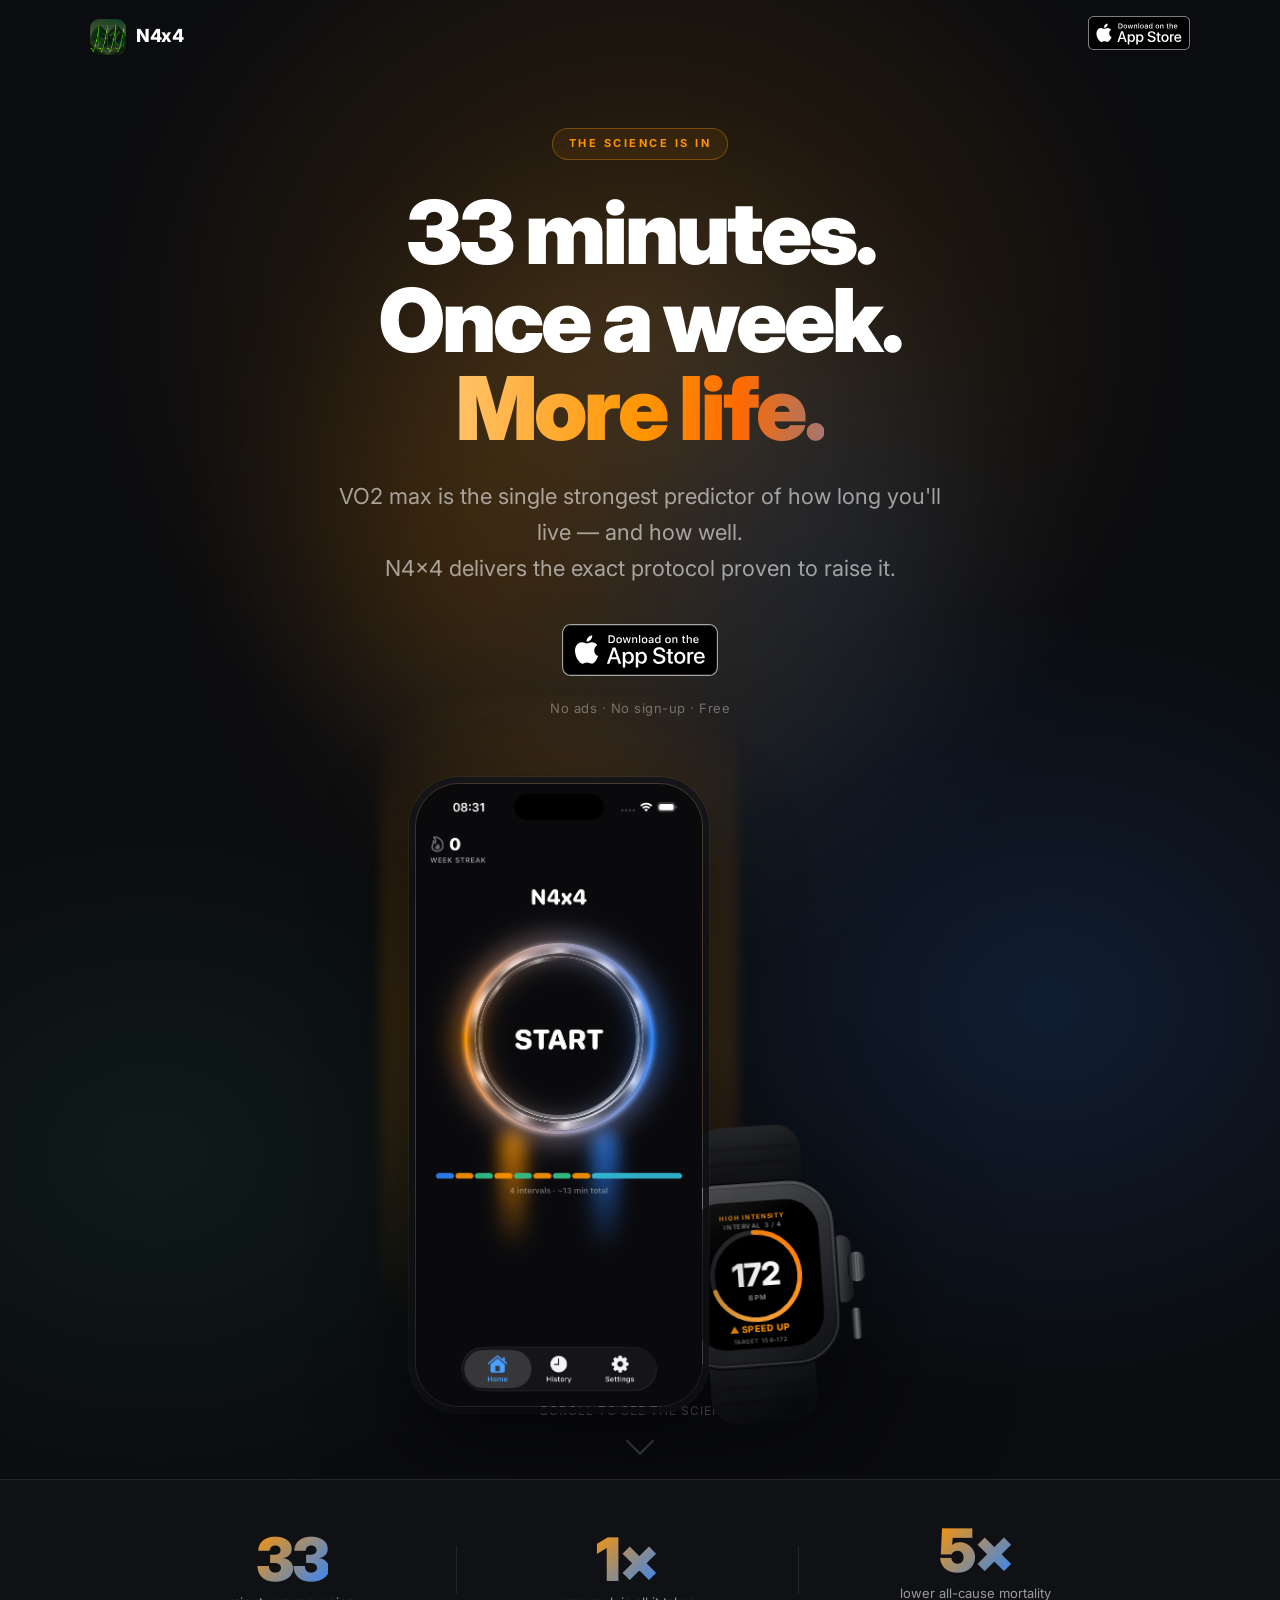
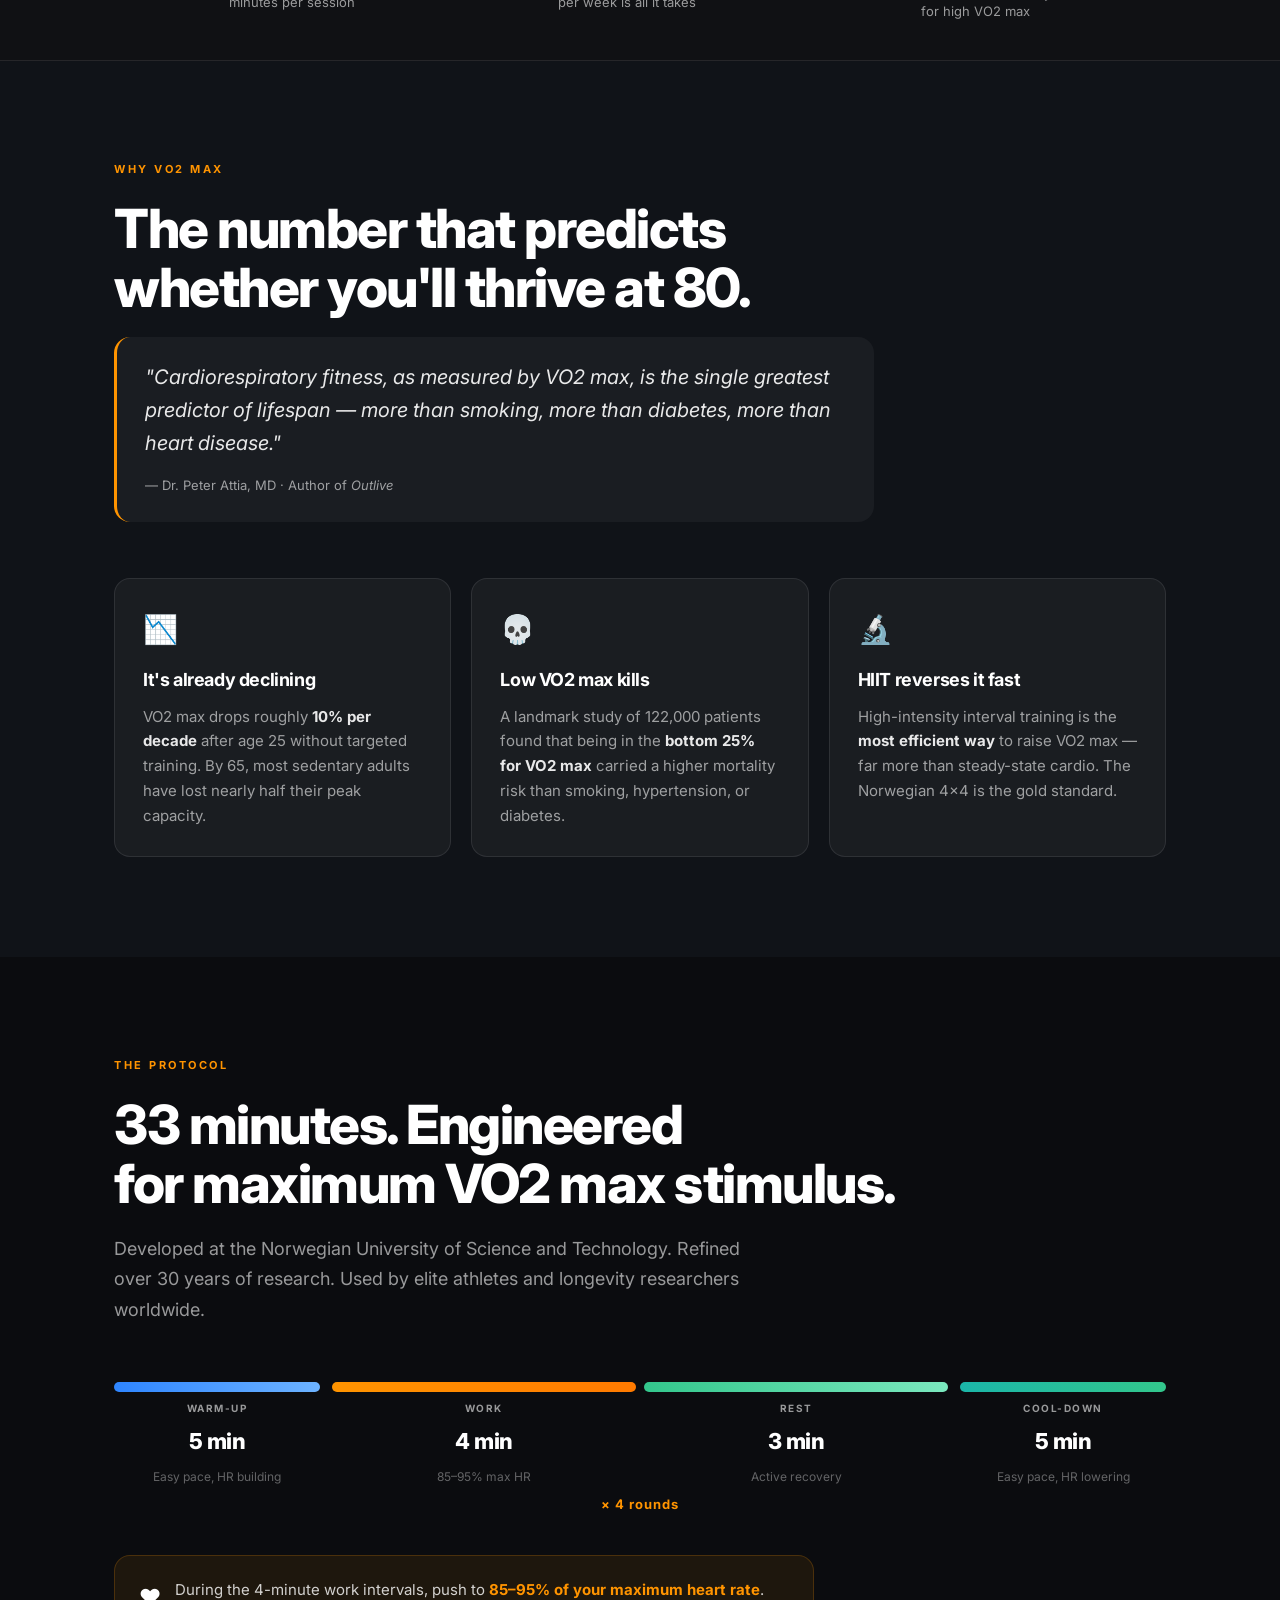
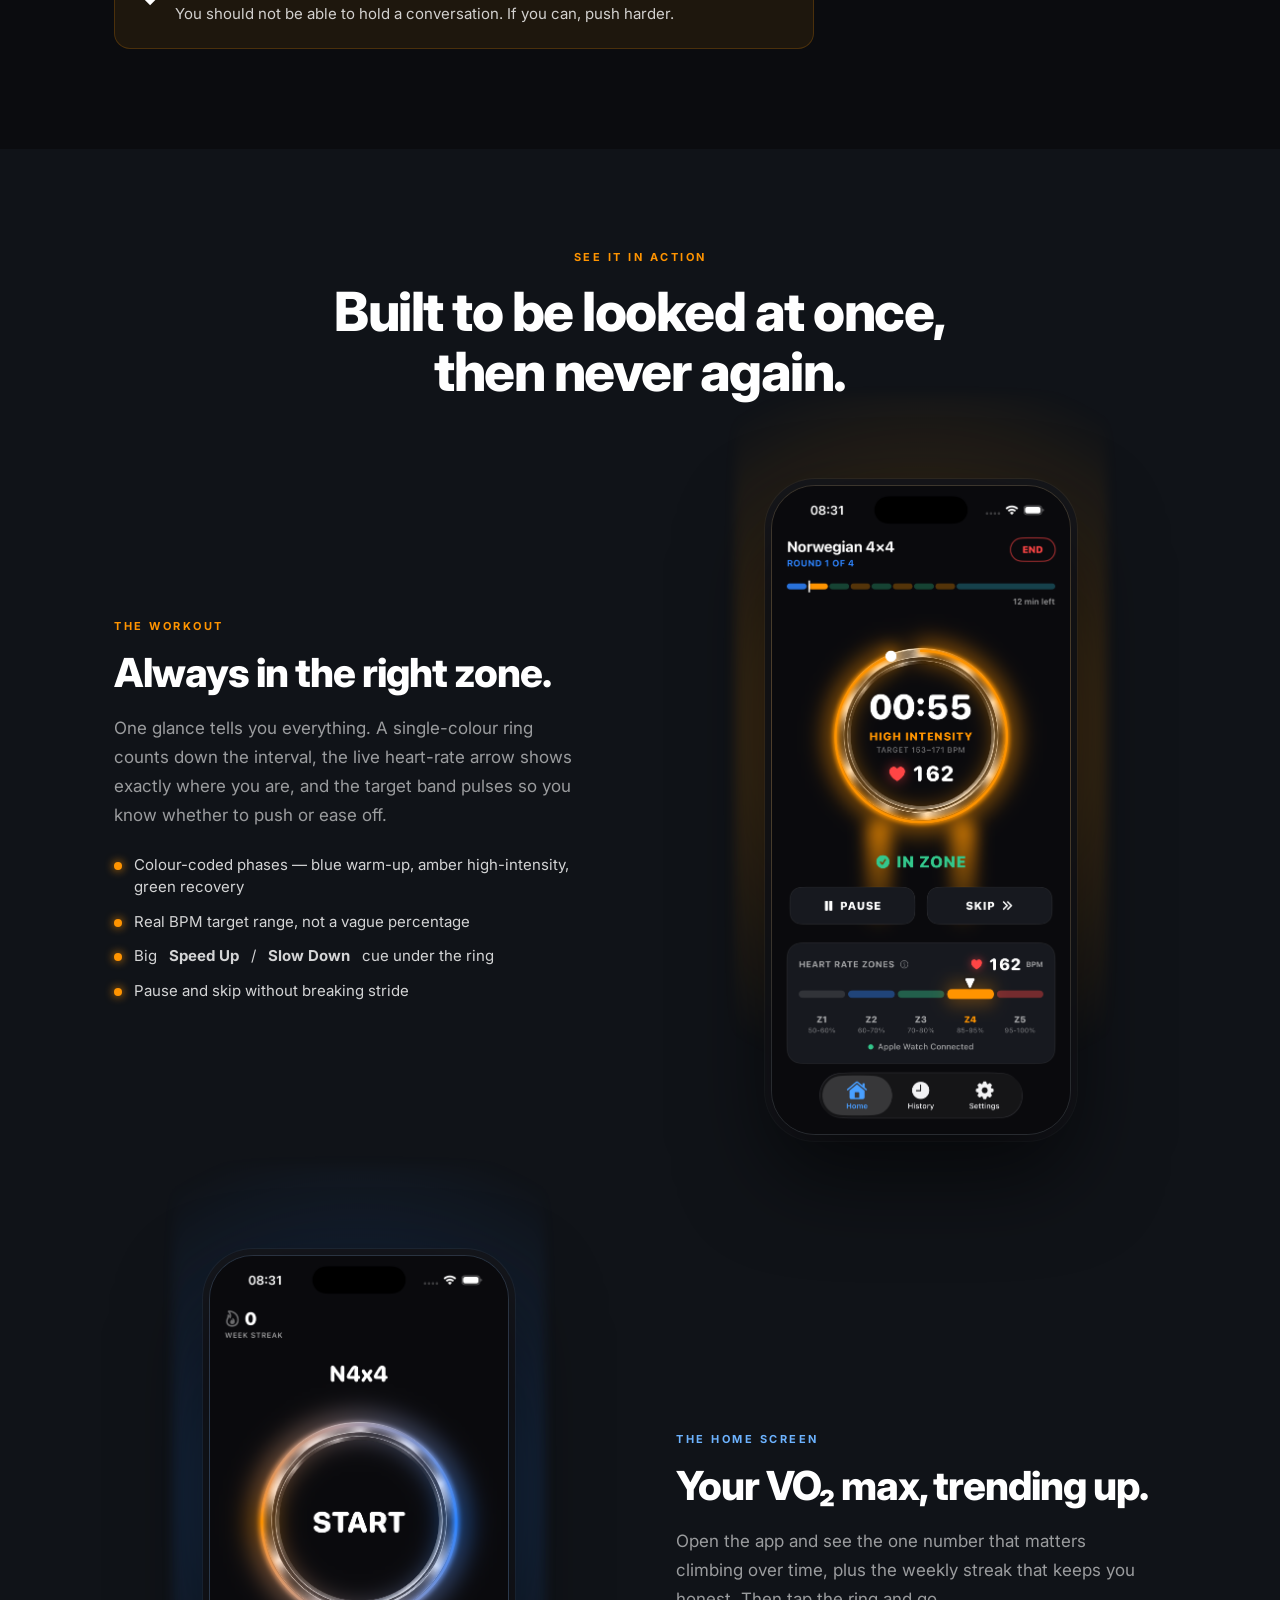
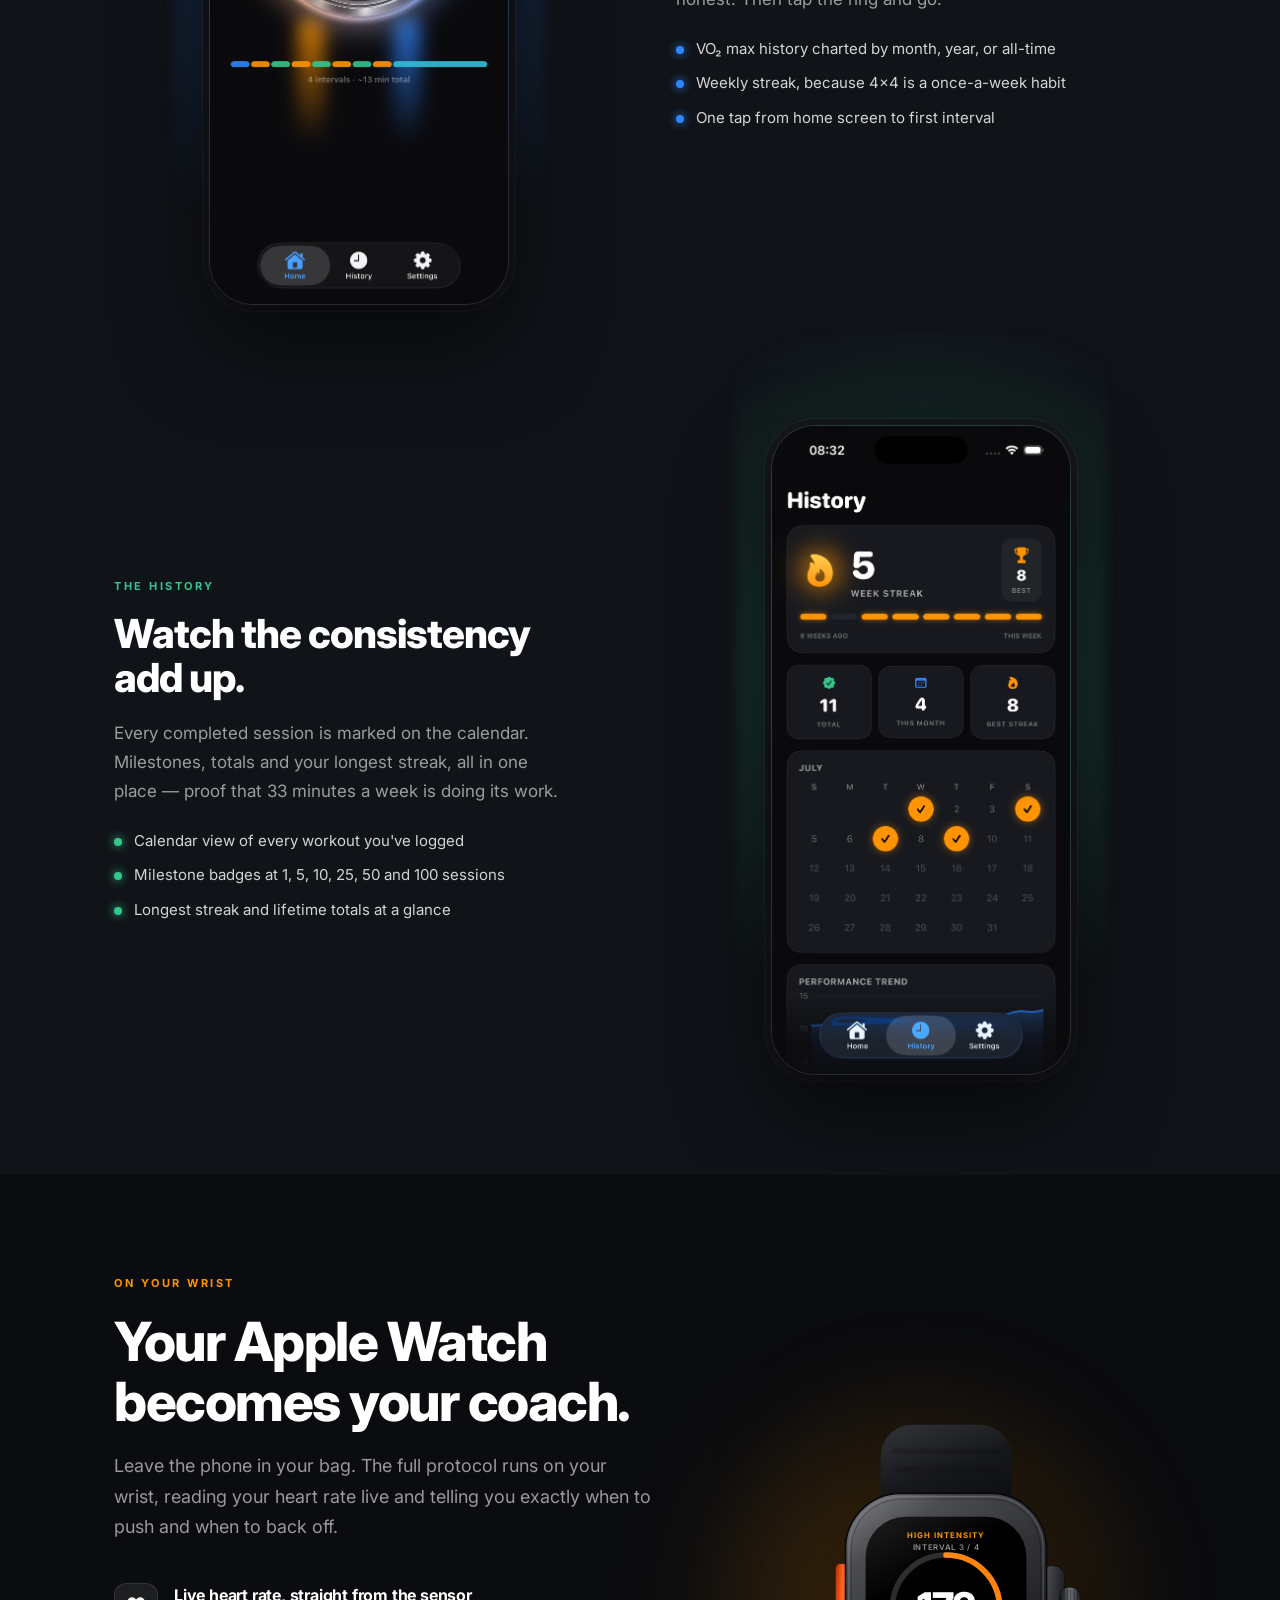
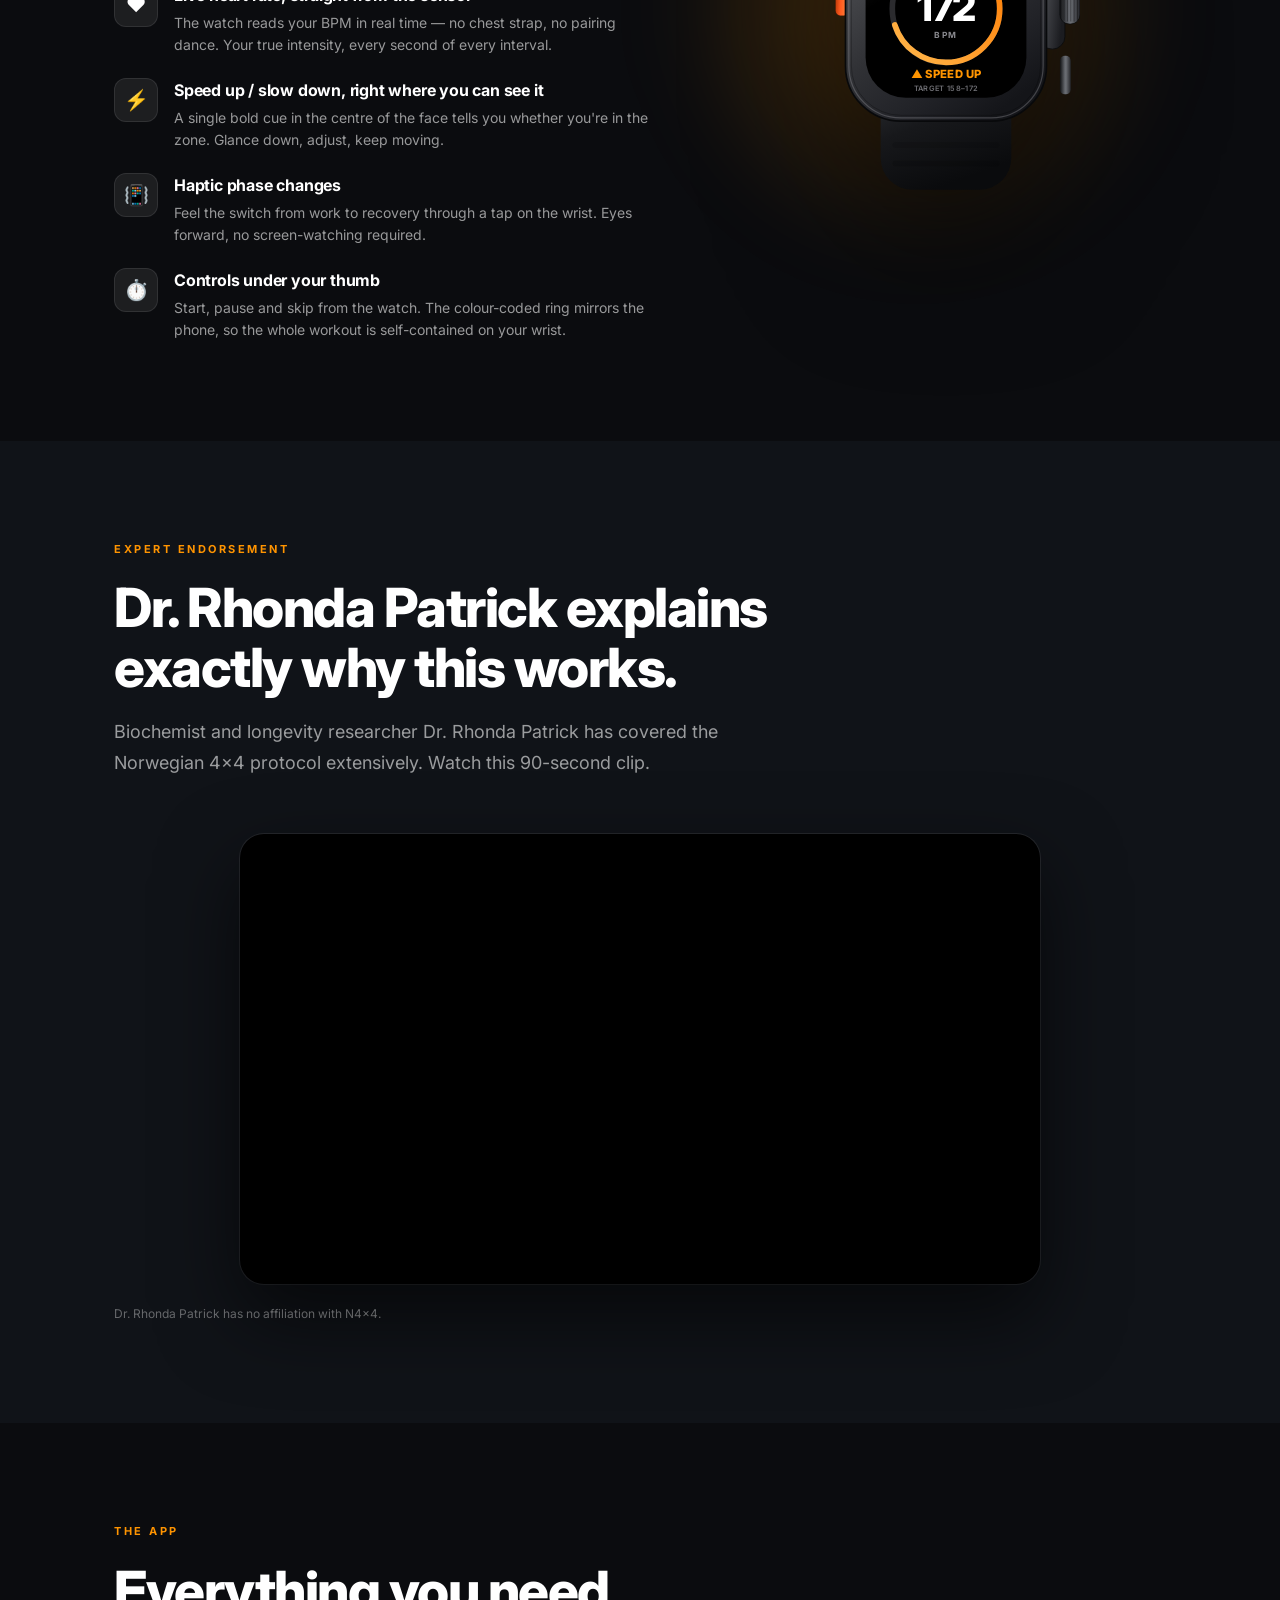
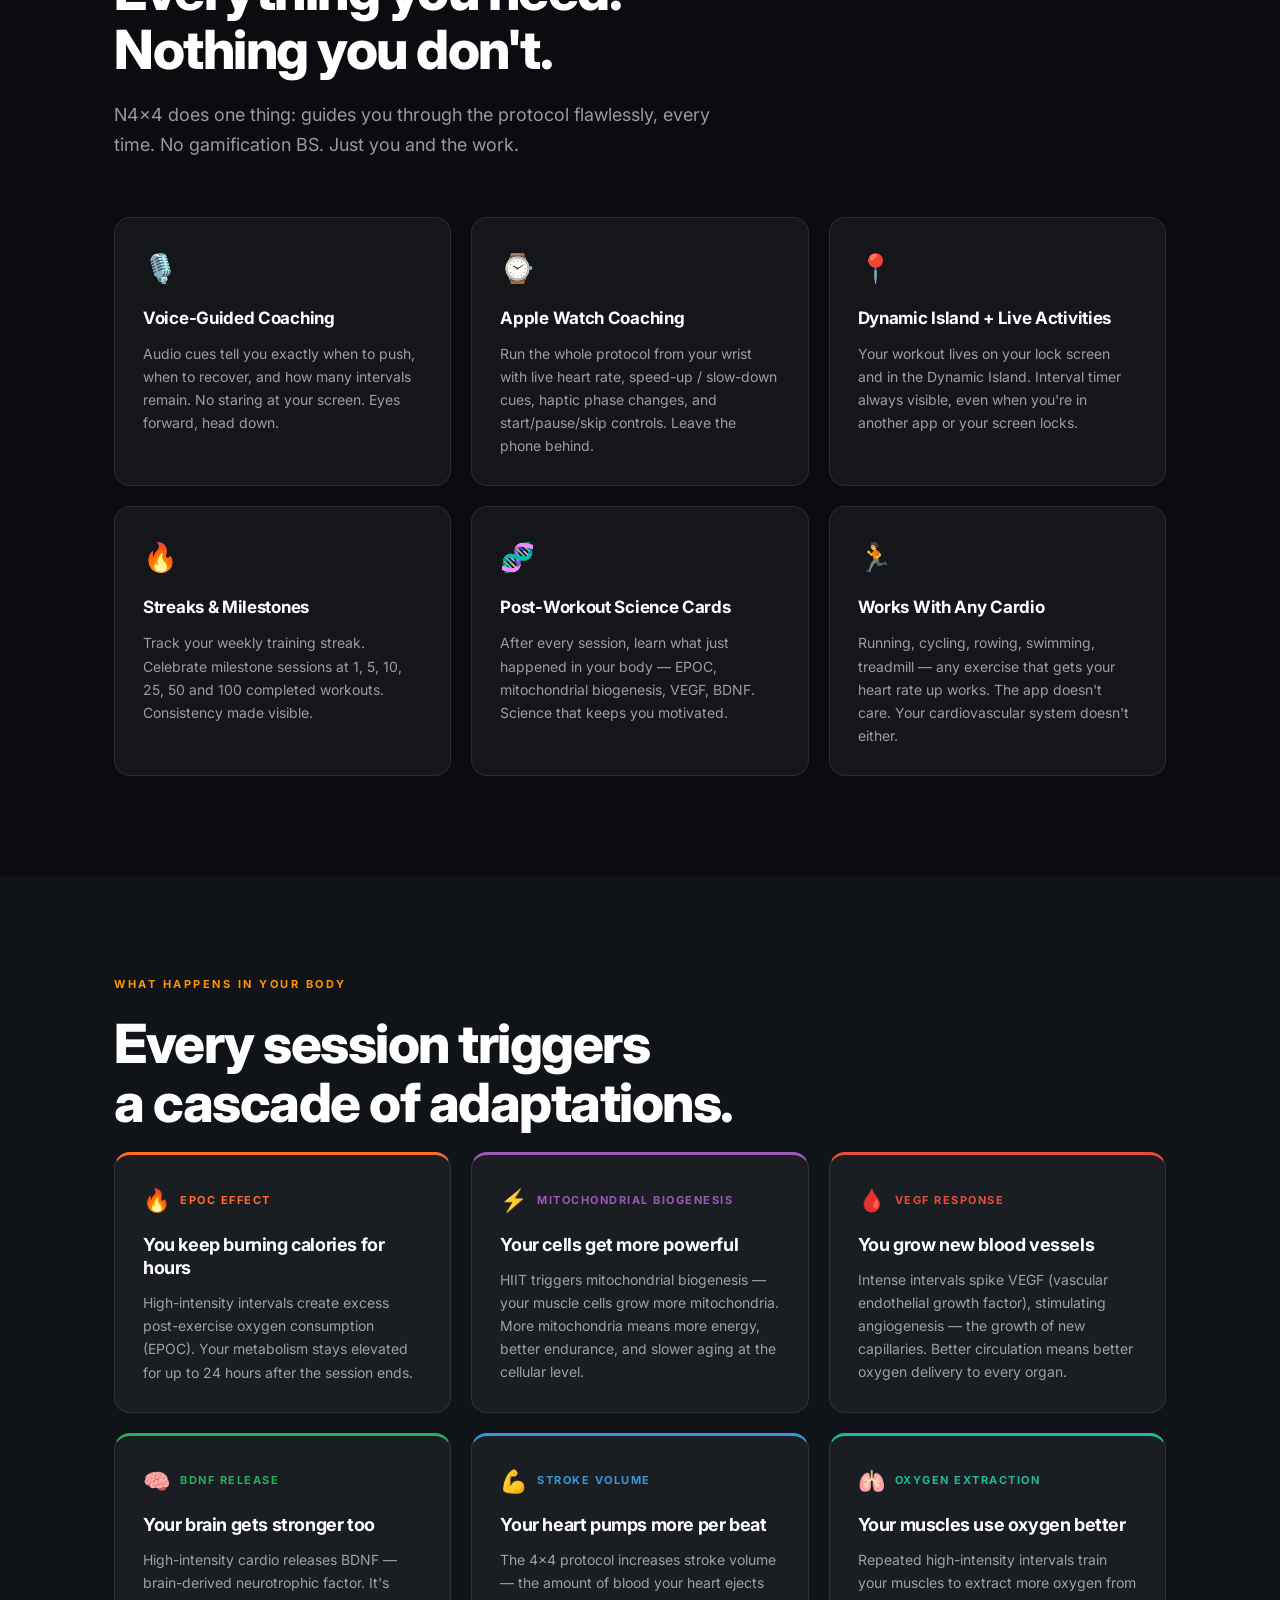
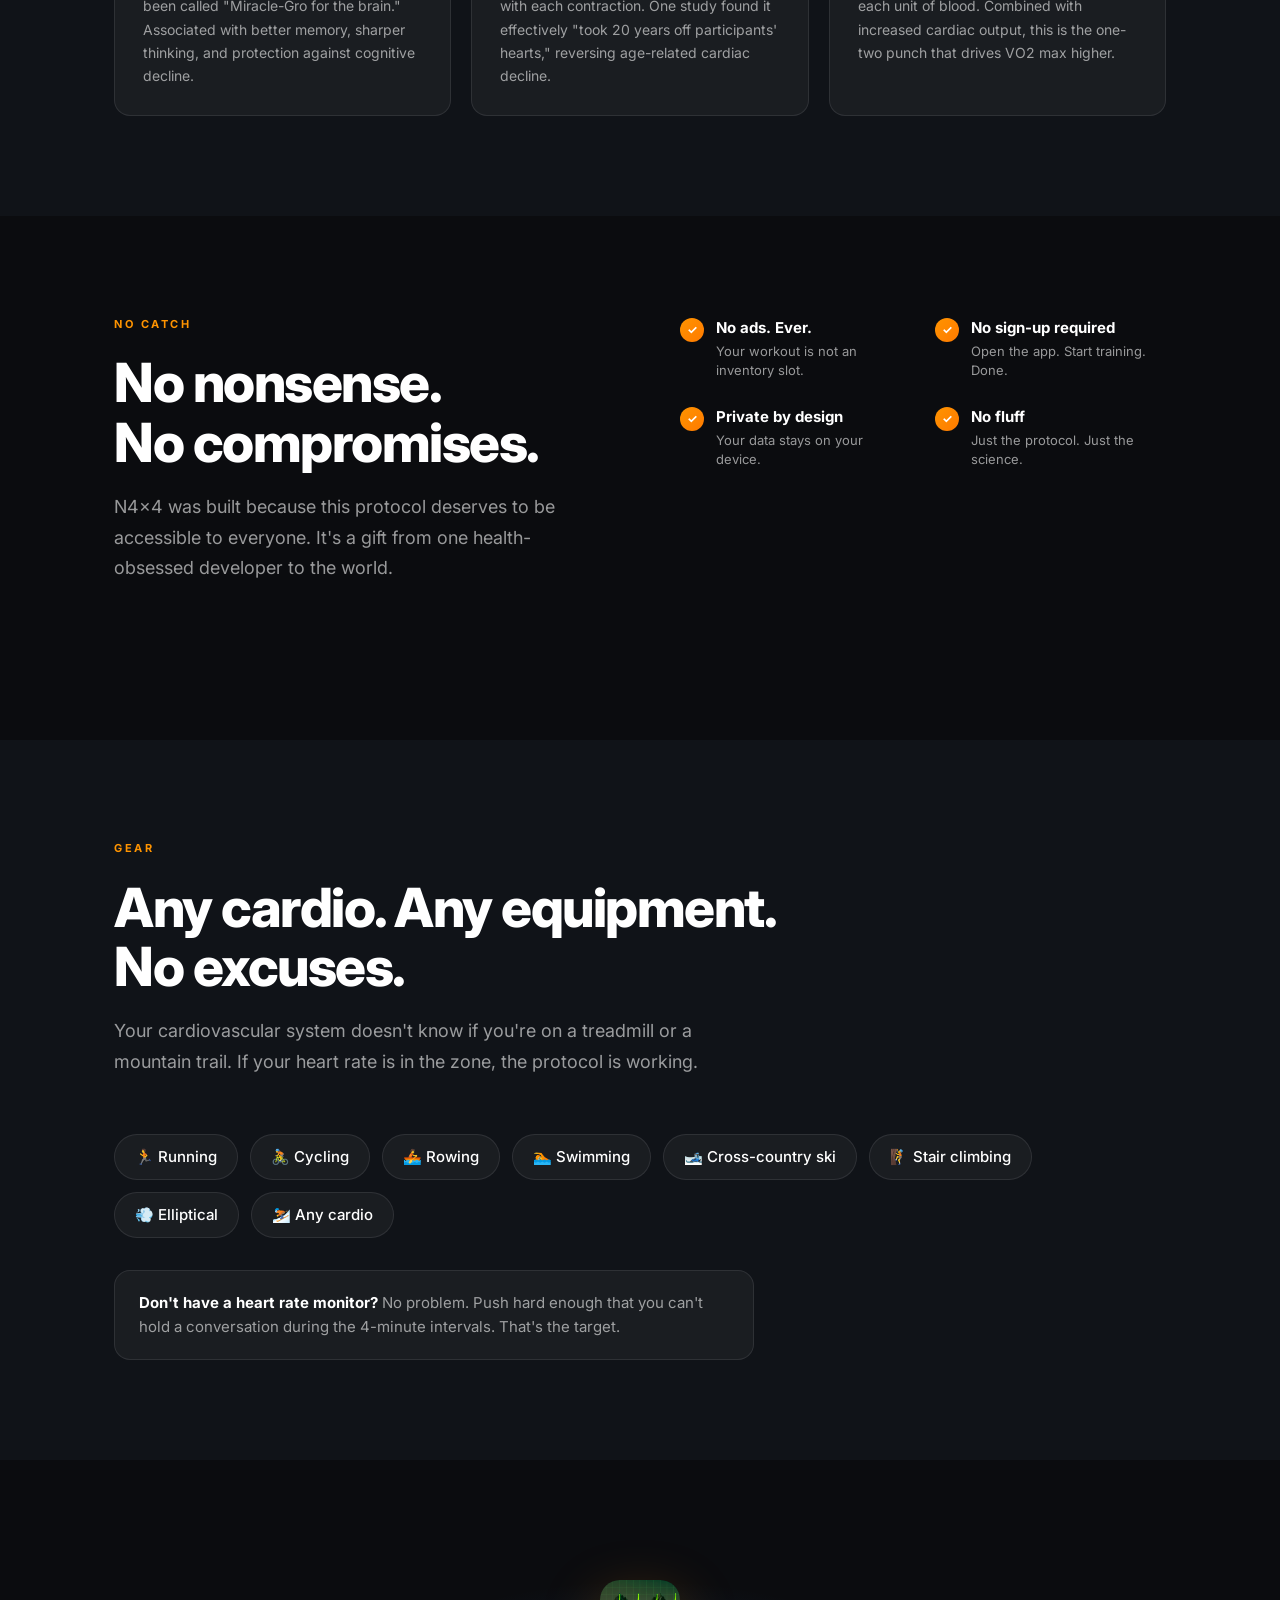
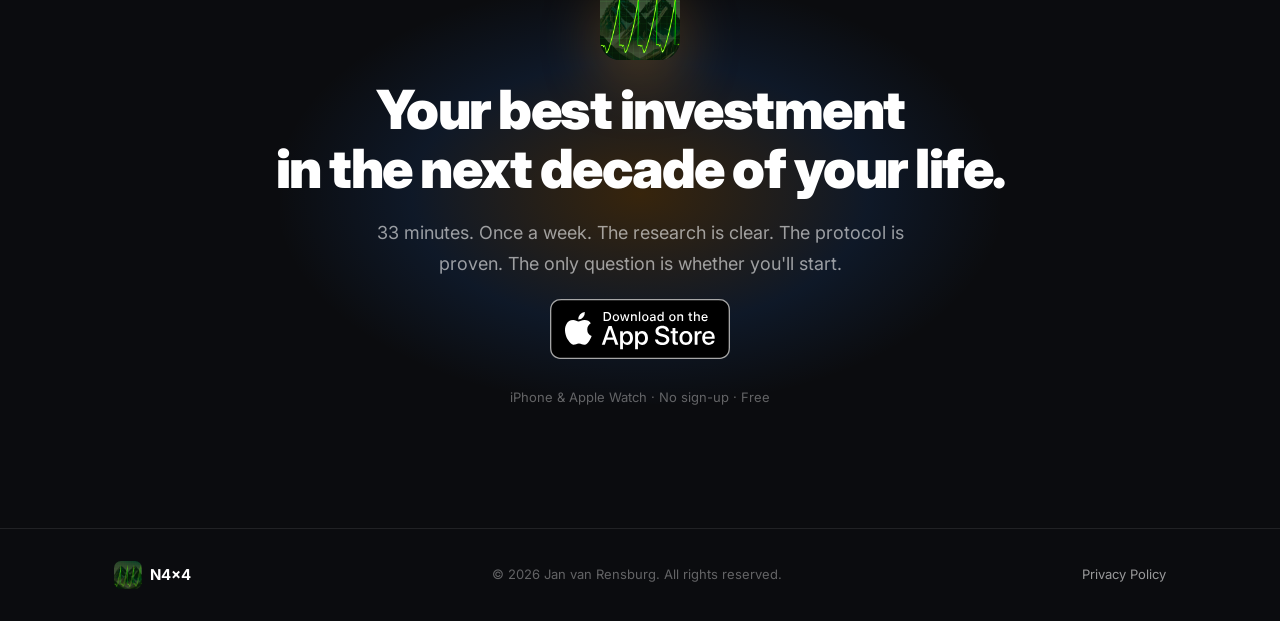
==== commit 2d737763: "Website: tighten Apple Watch Ultra mockup (metallic titanium, knurled crown, band texture) Upgrade t" ====
--- a/website-v2/index.html
+++ b/website-v2/index.html
@@ -18,28 +18,40 @@
 <!-- Shared SVG defs for the Apple Watch Ultra mockup -->
 <svg width="0" height="0" aria-hidden="true" style="position:absolute;pointer-events:none">
     <defs>
-        <linearGradient id="uCase" x1="0.12" y1="0" x2="0.6" y2="1">
-            <stop offset="0" stop-color="#565860"/>
-            <stop offset="0.44" stop-color="#2d2f34"/>
-            <stop offset="1" stop-color="#121316"/>
+        <linearGradient id="uCase" x1="0.05" y1="0" x2="0.7" y2="1">
+            <stop offset="0" stop-color="#7d7e83"/>
+            <stop offset="0.22" stop-color="#4b4c50"/>
+            <stop offset="0.55" stop-color="#303135"/>
+            <stop offset="0.8" stop-color="#212227"/>
+            <stop offset="1" stop-color="#141519"/>
         </linearGradient>
-        <linearGradient id="uBand" x1="0" y1="0" x2="0.35" y2="1">
-            <stop offset="0" stop-color="#26272b"/>
-            <stop offset="1" stop-color="#0c0d0f"/>
+        <linearGradient id="uGuard" x1="0" y1="0" x2="1" y2="0.35">
+            <stop offset="0" stop-color="#585a5f"/>
+            <stop offset="1" stop-color="#1b1c20"/>
+        </linearGradient>
+        <linearGradient id="uBand" x1="0" y1="0" x2="0.4" y2="1">
+            <stop offset="0" stop-color="#323438"/>
+            <stop offset="0.5" stop-color="#17181b"/>
+            <stop offset="1" stop-color="#0a0b0d"/>
         </linearGradient>
         <linearGradient id="uCrown" x1="0" y1="0" x2="1" y2="0">
-            <stop offset="0" stop-color="#141517"/>
-            <stop offset="0.5" stop-color="#5c5f65"/>
-            <stop offset="1" stop-color="#2b2d31"/>
+            <stop offset="0" stop-color="#101113"/>
+            <stop offset="0.45" stop-color="#63666c"/>
+            <stop offset="0.55" stop-color="#6c6f75"/>
+            <stop offset="1" stop-color="#232428"/>
         </linearGradient>
-        <linearGradient id="uAction" x1="0" y1="0" x2="1" y2="0">
-            <stop offset="0" stop-color="#B23500"/>
-            <stop offset="0.55" stop-color="#FF5A1F"/>
-            <stop offset="1" stop-color="#FF8A3D"/>
+        <linearGradient id="uAction" x1="0" y1="0" x2="1" y2="0.2">
+            <stop offset="0" stop-color="#A63000"/>
+            <stop offset="0.5" stop-color="#FF5A1F"/>
+            <stop offset="1" stop-color="#FF8038"/>
         </linearGradient>
         <linearGradient id="uRing" x1="0" y1="0" x2="1" y2="1">
             <stop offset="0" stop-color="#FFB84D"/>
             <stop offset="1" stop-color="#FF7A00"/>
+        </linearGradient>
+        <linearGradient id="uGlass" x1="0" y1="0" x2="0.55" y2="1">
+            <stop offset="0" stop-color="#ffffff" stop-opacity="0.12"/>
+            <stop offset="0.4" stop-color="#ffffff" stop-opacity="0"/>
         </linearGradient>
     </defs>
 </svg>
@@ -85,19 +97,26 @@
         </div>
         <div class="watch-mock">
             <svg class="watch-svg" viewBox="0 0 320 440" xmlns="http://www.w3.org/2000/svg" role="img" aria-label="Apple Watch Ultra showing live heart rate 172 BPM with a Speed Up coaching cue">
-                <rect x="86" y="4" width="148" height="132" rx="30" fill="url(#uBand)"/>
-                <rect x="86" y="304" width="148" height="132" rx="30" fill="url(#uBand)"/>
-                <rect x="26" y="170" width="18" height="58" rx="7" fill="url(#uAction)"/>
-                <rect x="270" y="176" width="30" height="90" rx="15" fill="url(#uCase)" stroke="#0a0b0d" stroke-width="1"/>
-                <rect x="293" y="194" width="21" height="36" rx="9" fill="url(#uCrown)"/>
-                <rect x="293" y="202" width="21" height="2.4" fill="#0c0d0f" opacity="0.55"/>
-                <rect x="293" y="209" width="21" height="2.4" fill="#0c0d0f" opacity="0.55"/>
-                <rect x="293" y="216" width="21" height="2.4" fill="#0c0d0f" opacity="0.55"/>
-                <rect x="292" y="272" width="14" height="42" rx="7" fill="url(#uCrown)"/>
-                <rect x="42" y="86" width="236" height="268" rx="62" fill="url(#uCase)" stroke="#0a0b0d" stroke-width="1.5"/>
-                <rect x="46" y="90" width="228" height="260" rx="58" fill="none" stroke="#ffffff" stroke-opacity="0.10" stroke-width="1.5"/>
-                <rect x="66" y="114" width="188" height="212" rx="44" fill="#000000"/>
-                <svg x="66" y="114" width="188" height="212" viewBox="0 0 210 256" preserveAspectRatio="xMidYMid meet">
+                <rect x="82" y="2" width="156" height="142" rx="38" fill="url(#uBand)"/>
+                <rect x="96" y="30" width="128" height="7" rx="3.5" fill="#000000" opacity="0.16"/>
+                <rect x="96" y="52" width="128" height="7" rx="3.5" fill="#000000" opacity="0.12"/>
+                <rect x="82" y="296" width="156" height="142" rx="38" fill="url(#uBand)"/>
+                <rect x="96" y="403" width="128" height="7" rx="3.5" fill="#000000" opacity="0.16"/>
+                <rect x="96" y="381" width="128" height="7" rx="3.5" fill="#000000" opacity="0.12"/>
+                <rect x="28" y="168" width="16" height="62" rx="6" fill="url(#uAction)" stroke="#000000" stroke-opacity="0.25"/>
+                <rect x="272" y="170" width="30" height="100" rx="15" fill="url(#uGuard)" stroke="#0a0b0d" stroke-width="1"/>
+                <rect x="296" y="278" width="13" height="46" rx="6" fill="url(#uCrown)"/>
+                <rect x="296" y="196" width="24" height="44" rx="11" fill="url(#uCrown)" stroke="#0a0b0d" stroke-width="0.8"/>
+                <line x1="301" y1="200" x2="301" y2="236" stroke="#0d0e10" stroke-opacity="0.5" stroke-width="1"/>
+                <line x1="305" y1="199" x2="305" y2="237" stroke="#0d0e10" stroke-opacity="0.5" stroke-width="1"/>
+                <line x1="309" y1="199" x2="309" y2="237" stroke="#0d0e10" stroke-opacity="0.5" stroke-width="1"/>
+                <line x1="313" y1="199" x2="313" y2="237" stroke="#0d0e10" stroke-opacity="0.5" stroke-width="1"/>
+                <line x1="317" y1="200" x2="317" y2="236" stroke="#0d0e10" stroke-opacity="0.5" stroke-width="1"/>
+                <rect x="40" y="84" width="240" height="272" rx="66" fill="url(#uCase)" stroke="#08090b" stroke-width="2"/>
+                <rect x="44" y="88" width="232" height="264" rx="62" fill="none" stroke="#9a9ba0" stroke-opacity="0.35" stroke-width="1.5"/>
+                <rect x="47" y="91" width="226" height="258" rx="59" fill="none" stroke="#000000" stroke-opacity="0.30" stroke-width="1"/>
+                <rect x="64" y="112" width="192" height="216" rx="48" fill="#000000"/>
+                <svg x="64" y="112" width="192" height="216" viewBox="0 0 210 256" preserveAspectRatio="xMidYMid meet">
                     <text x="105" y="30" text-anchor="middle" fill="#FF9400" font-size="11" font-weight="700" letter-spacing="1.5">HIGH INTENSITY</text>
                     <text x="105" y="47" text-anchor="middle" fill="#8b8b90" font-size="11" font-weight="600" letter-spacing="1">INTERVAL 3 / 4</text>
                     <g transform="rotate(-90 105 130)">
@@ -109,6 +128,7 @@
                     <text x="105" y="228" text-anchor="middle" fill="#FF9400" font-size="16" font-weight="800" letter-spacing="0.5">▲ SPEED UP</text>
                     <text x="105" y="247" text-anchor="middle" fill="#6f6f74" font-size="10.5" font-weight="600" letter-spacing="0.5">TARGET 158–172</text>
                 </svg>
+                <rect x="64" y="112" width="192" height="216" rx="48" fill="url(#uGlass)"/>
             </svg>
         </div>
     </div>
@@ -332,19 +352,26 @@
             <div class="watch-stage animate-in delay-1">
                 <div class="watch-mock">
                     <svg class="watch-svg" viewBox="0 0 320 440" xmlns="http://www.w3.org/2000/svg" role="img" aria-label="Apple Watch Ultra showing live heart rate 172 BPM with a Speed Up coaching cue">
-                        <rect x="86" y="4" width="148" height="132" rx="30" fill="url(#uBand)"/>
-                        <rect x="86" y="304" width="148" height="132" rx="30" fill="url(#uBand)"/>
-                        <rect x="26" y="170" width="18" height="58" rx="7" fill="url(#uAction)"/>
-                        <rect x="270" y="176" width="30" height="90" rx="15" fill="url(#uCase)" stroke="#0a0b0d" stroke-width="1"/>
-                        <rect x="293" y="194" width="21" height="36" rx="9" fill="url(#uCrown)"/>
-                        <rect x="293" y="202" width="21" height="2.4" fill="#0c0d0f" opacity="0.55"/>
-                        <rect x="293" y="209" width="21" height="2.4" fill="#0c0d0f" opacity="0.55"/>
-                        <rect x="293" y="216" width="21" height="2.4" fill="#0c0d0f" opacity="0.55"/>
-                        <rect x="292" y="272" width="14" height="42" rx="7" fill="url(#uCrown)"/>
-                        <rect x="42" y="86" width="236" height="268" rx="62" fill="url(#uCase)" stroke="#0a0b0d" stroke-width="1.5"/>
-                        <rect x="46" y="90" width="228" height="260" rx="58" fill="none" stroke="#ffffff" stroke-opacity="0.10" stroke-width="1.5"/>
-                        <rect x="66" y="114" width="188" height="212" rx="44" fill="#000000"/>
-                        <svg x="66" y="114" width="188" height="212" viewBox="0 0 210 256" preserveAspectRatio="xMidYMid meet">
+                        <rect x="82" y="2" width="156" height="142" rx="38" fill="url(#uBand)"/>
+                        <rect x="96" y="30" width="128" height="7" rx="3.5" fill="#000000" opacity="0.16"/>
+                        <rect x="96" y="52" width="128" height="7" rx="3.5" fill="#000000" opacity="0.12"/>
+                        <rect x="82" y="296" width="156" height="142" rx="38" fill="url(#uBand)"/>
+                        <rect x="96" y="403" width="128" height="7" rx="3.5" fill="#000000" opacity="0.16"/>
+                        <rect x="96" y="381" width="128" height="7" rx="3.5" fill="#000000" opacity="0.12"/>
+                        <rect x="28" y="168" width="16" height="62" rx="6" fill="url(#uAction)" stroke="#000000" stroke-opacity="0.25"/>
+                        <rect x="272" y="170" width="30" height="100" rx="15" fill="url(#uGuard)" stroke="#0a0b0d" stroke-width="1"/>
+                        <rect x="296" y="278" width="13" height="46" rx="6" fill="url(#uCrown)"/>
+                        <rect x="296" y="196" width="24" height="44" rx="11" fill="url(#uCrown)" stroke="#0a0b0d" stroke-width="0.8"/>
+                        <line x1="301" y1="200" x2="301" y2="236" stroke="#0d0e10" stroke-opacity="0.5" stroke-width="1"/>
+                        <line x1="305" y1="199" x2="305" y2="237" stroke="#0d0e10" stroke-opacity="0.5" stroke-width="1"/>
+                        <line x1="309" y1="199" x2="309" y2="237" stroke="#0d0e10" stroke-opacity="0.5" stroke-width="1"/>
+                        <line x1="313" y1="199" x2="313" y2="237" stroke="#0d0e10" stroke-opacity="0.5" stroke-width="1"/>
+                        <line x1="317" y1="200" x2="317" y2="236" stroke="#0d0e10" stroke-opacity="0.5" stroke-width="1"/>
+                        <rect x="40" y="84" width="240" height="272" rx="66" fill="url(#uCase)" stroke="#08090b" stroke-width="2"/>
+                        <rect x="44" y="88" width="232" height="264" rx="62" fill="none" stroke="#9a9ba0" stroke-opacity="0.35" stroke-width="1.5"/>
+                        <rect x="47" y="91" width="226" height="258" rx="59" fill="none" stroke="#000000" stroke-opacity="0.30" stroke-width="1"/>
+                        <rect x="64" y="112" width="192" height="216" rx="48" fill="#000000"/>
+                        <svg x="64" y="112" width="192" height="216" viewBox="0 0 210 256" preserveAspectRatio="xMidYMid meet">
                             <text x="105" y="30" text-anchor="middle" fill="#FF9400" font-size="11" font-weight="700" letter-spacing="1.5">HIGH INTENSITY</text>
                             <text x="105" y="47" text-anchor="middle" fill="#8b8b90" font-size="11" font-weight="600" letter-spacing="1">INTERVAL 3 / 4</text>
                             <g transform="rotate(-90 105 130)">
@@ -356,6 +383,7 @@
                             <text x="105" y="228" text-anchor="middle" fill="#FF9400" font-size="16" font-weight="800" letter-spacing="0.5">▲ SPEED UP</text>
                             <text x="105" y="247" text-anchor="middle" fill="#6f6f74" font-size="10.5" font-weight="600" letter-spacing="0.5">TARGET 158–172</text>
                         </svg>
+                        <rect x="64" y="112" width="192" height="216" rx="48" fill="url(#uGlass)"/>
                     </svg>
                 </div>
             </div>
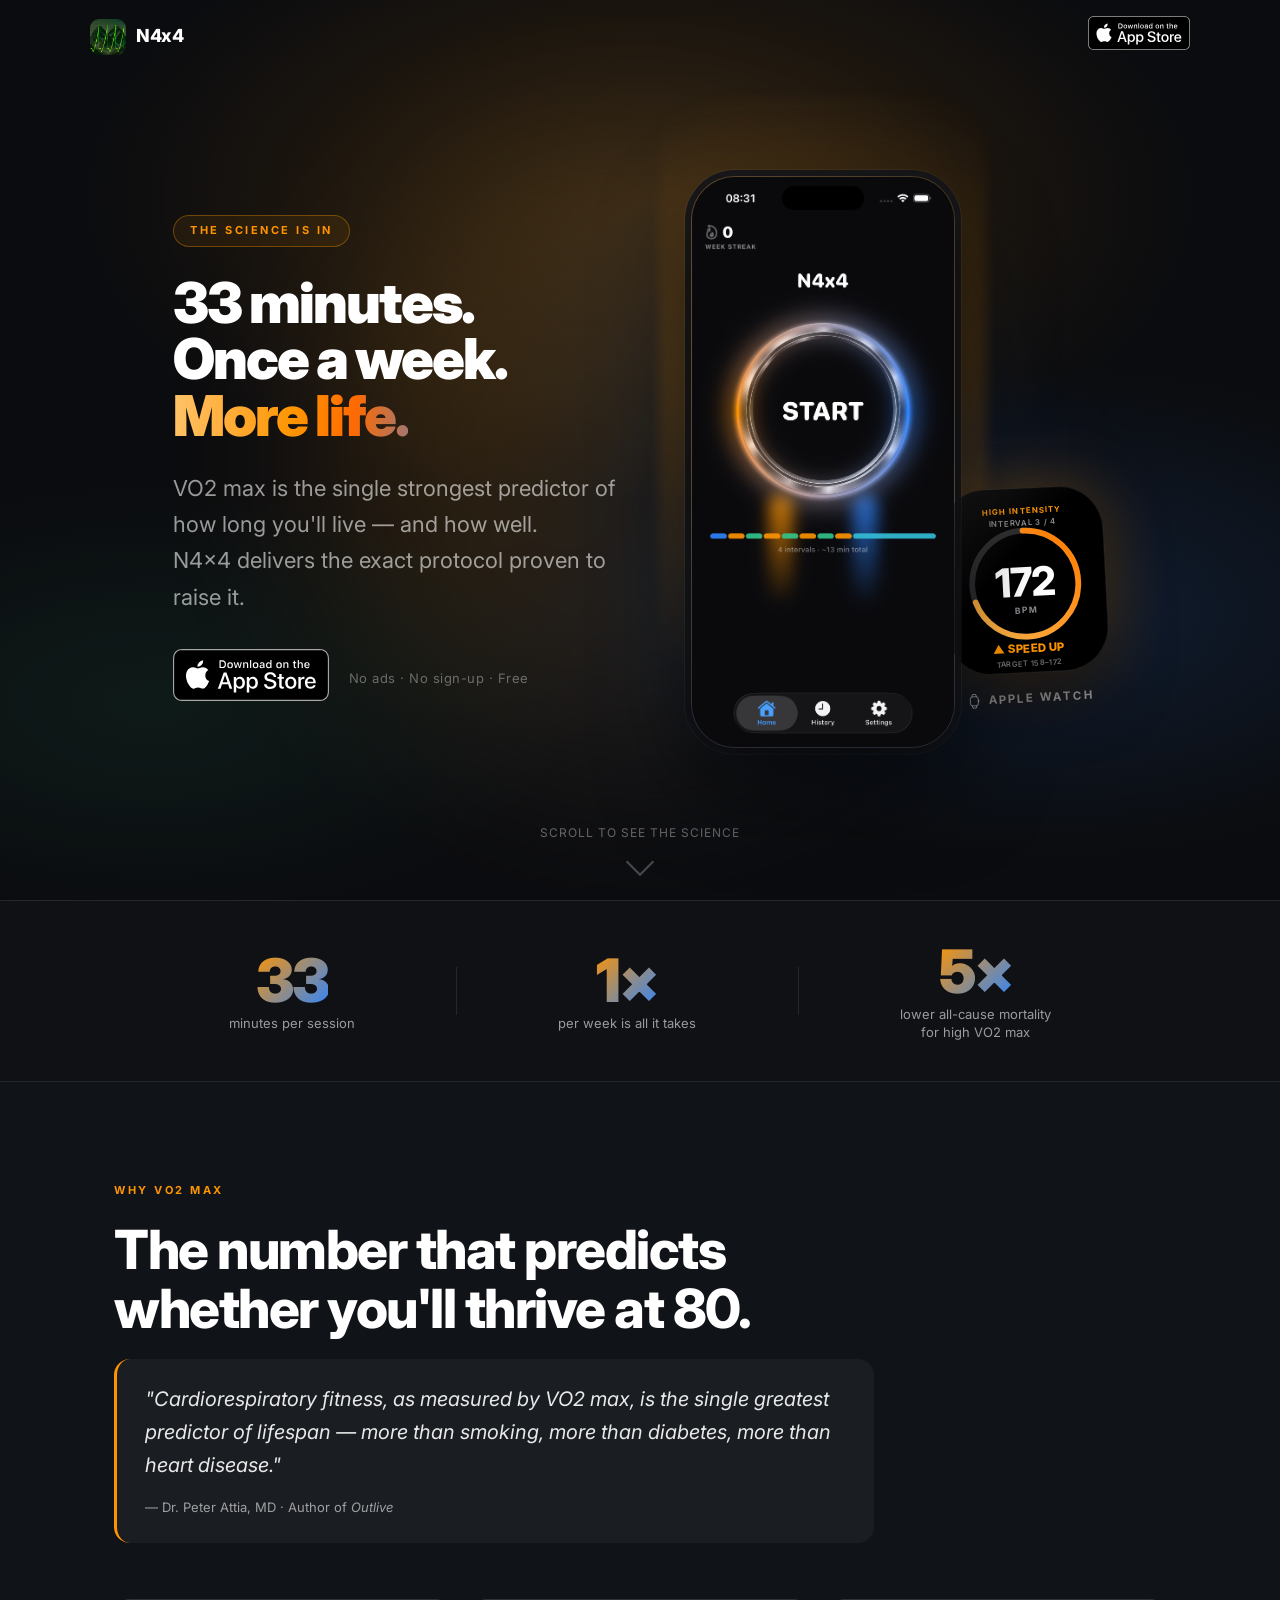
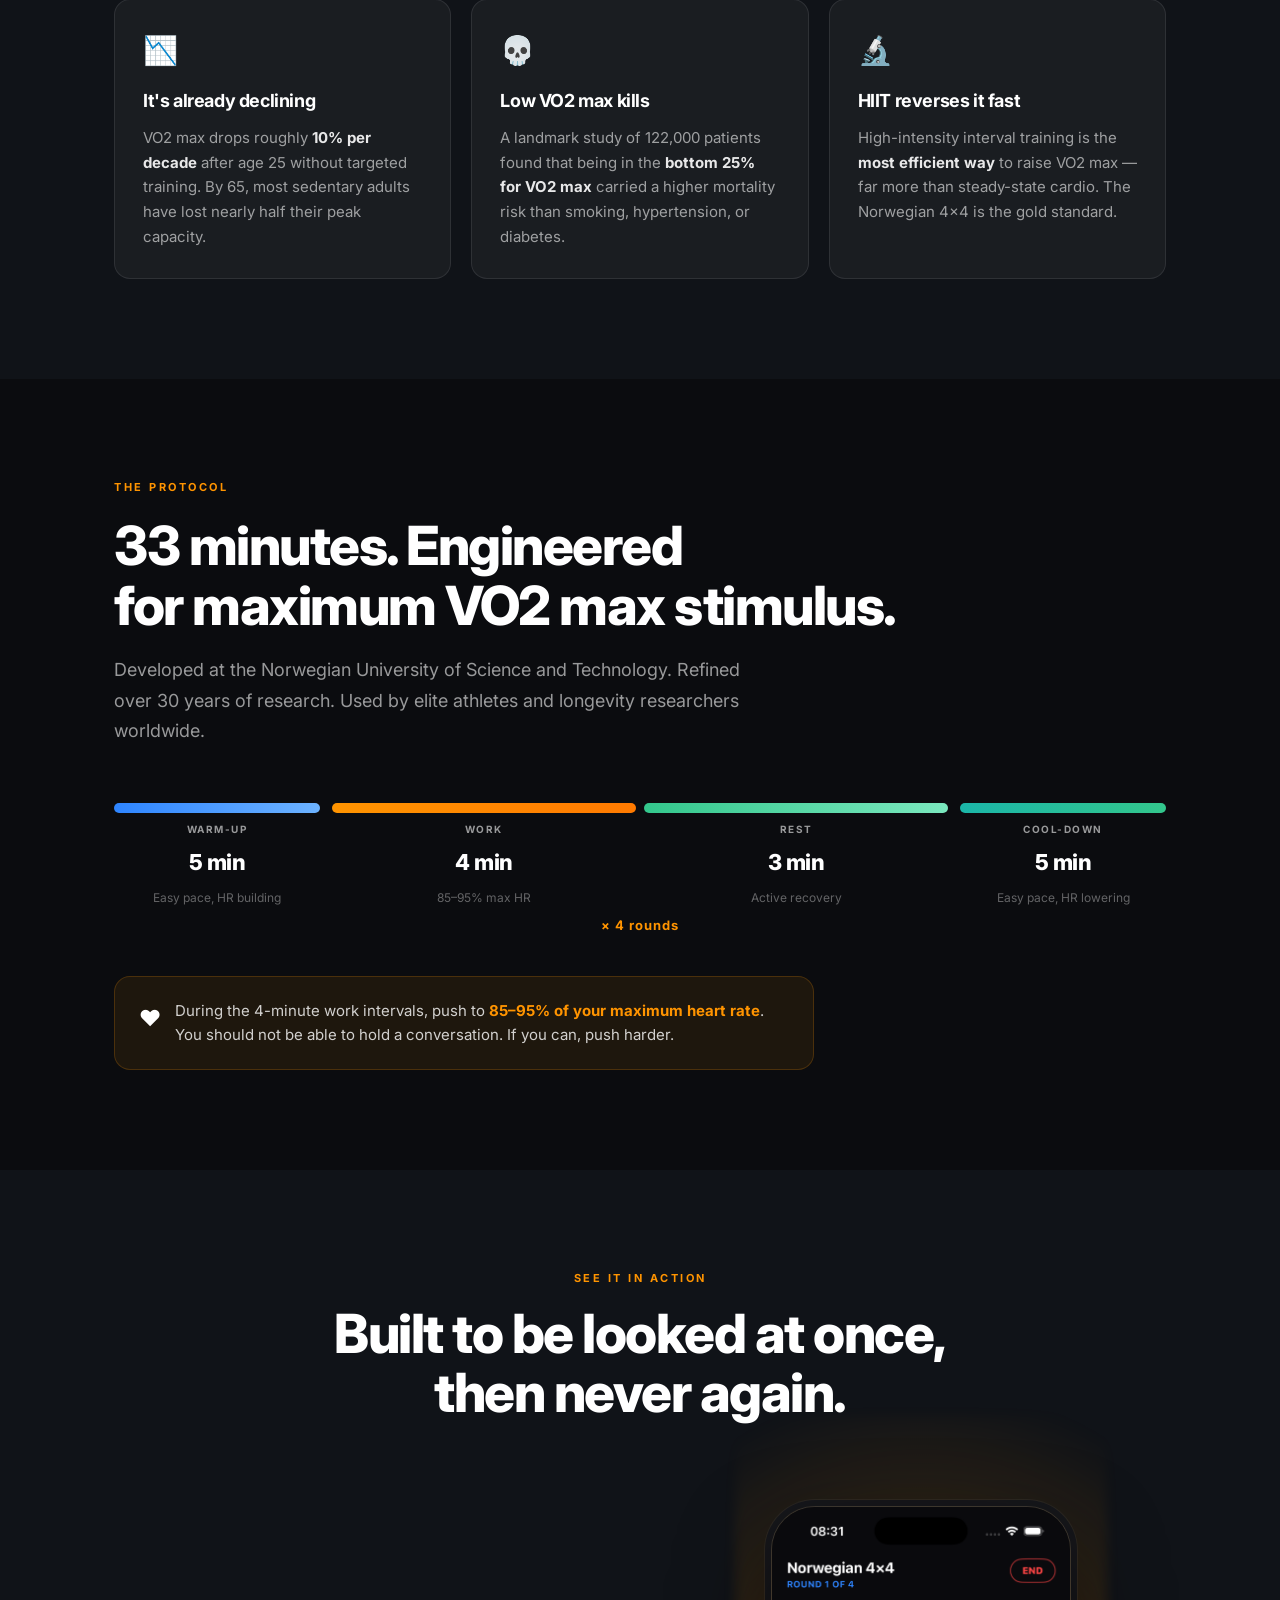
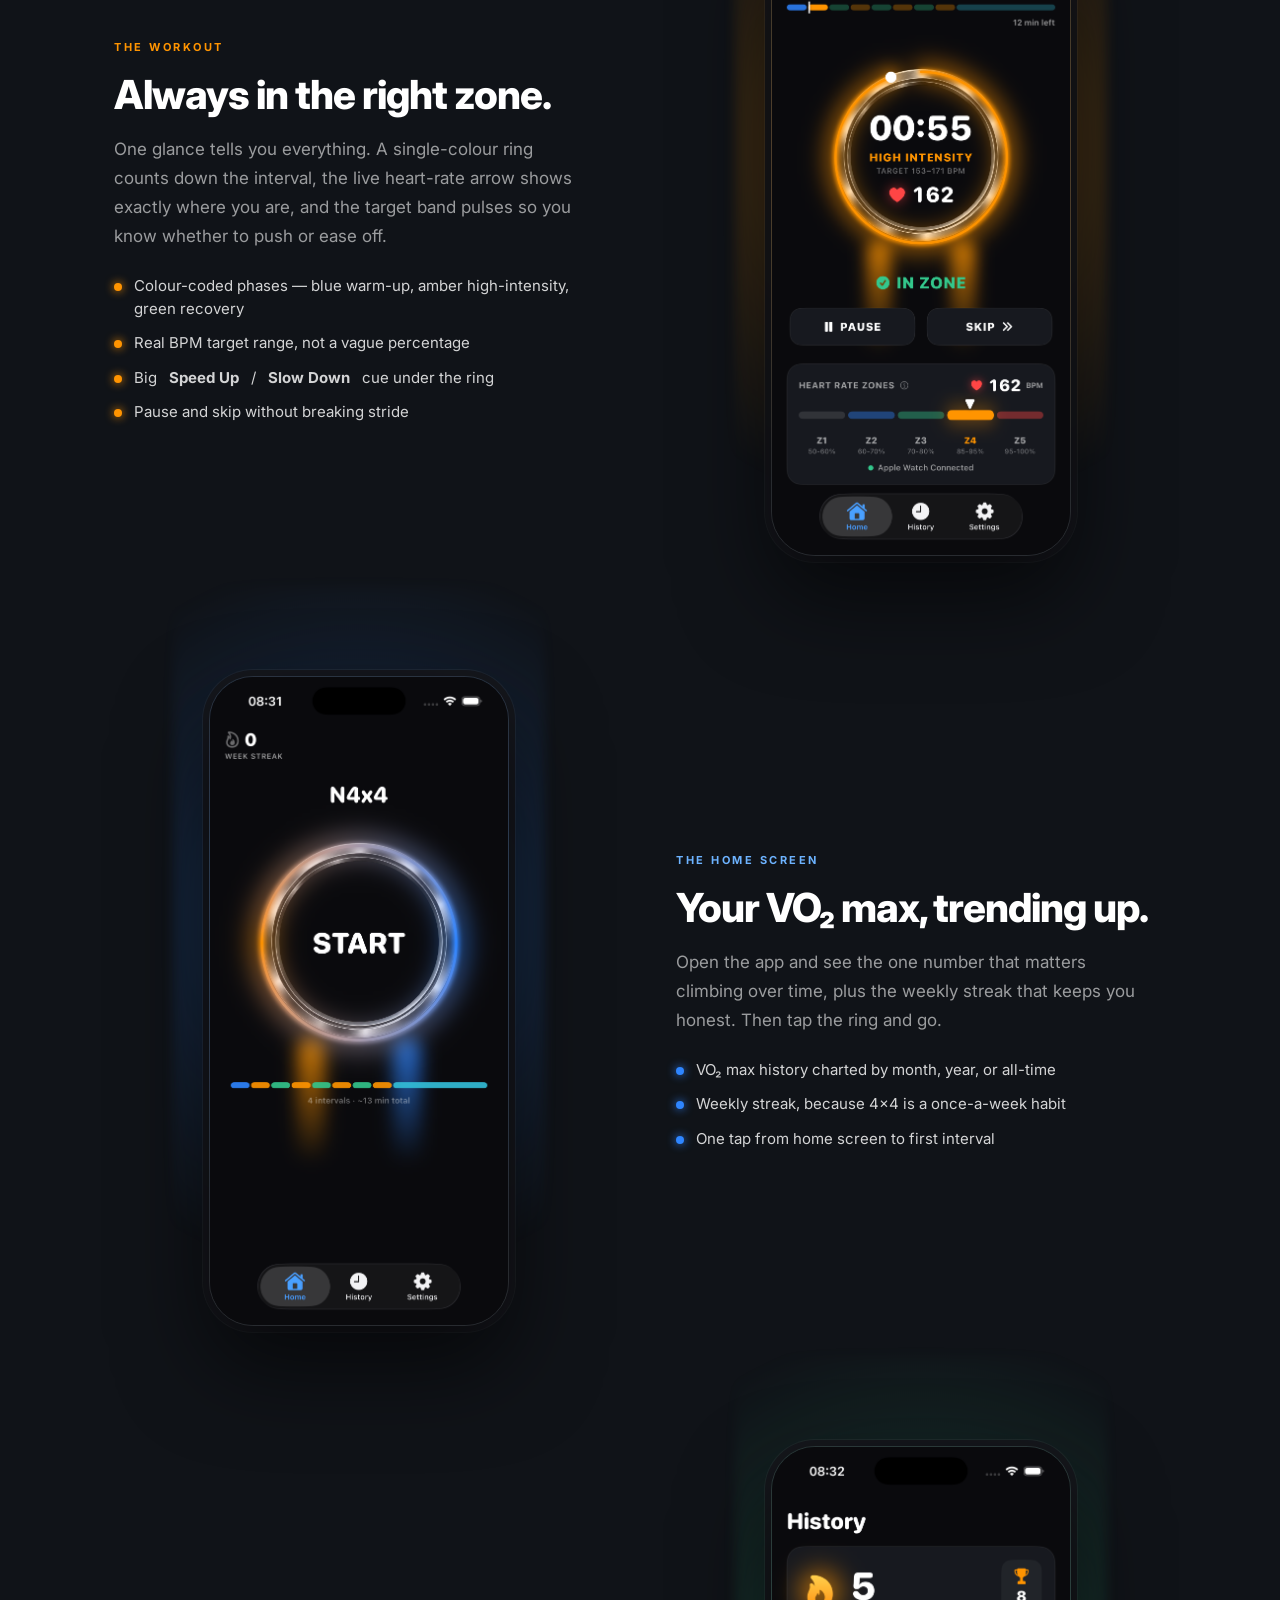
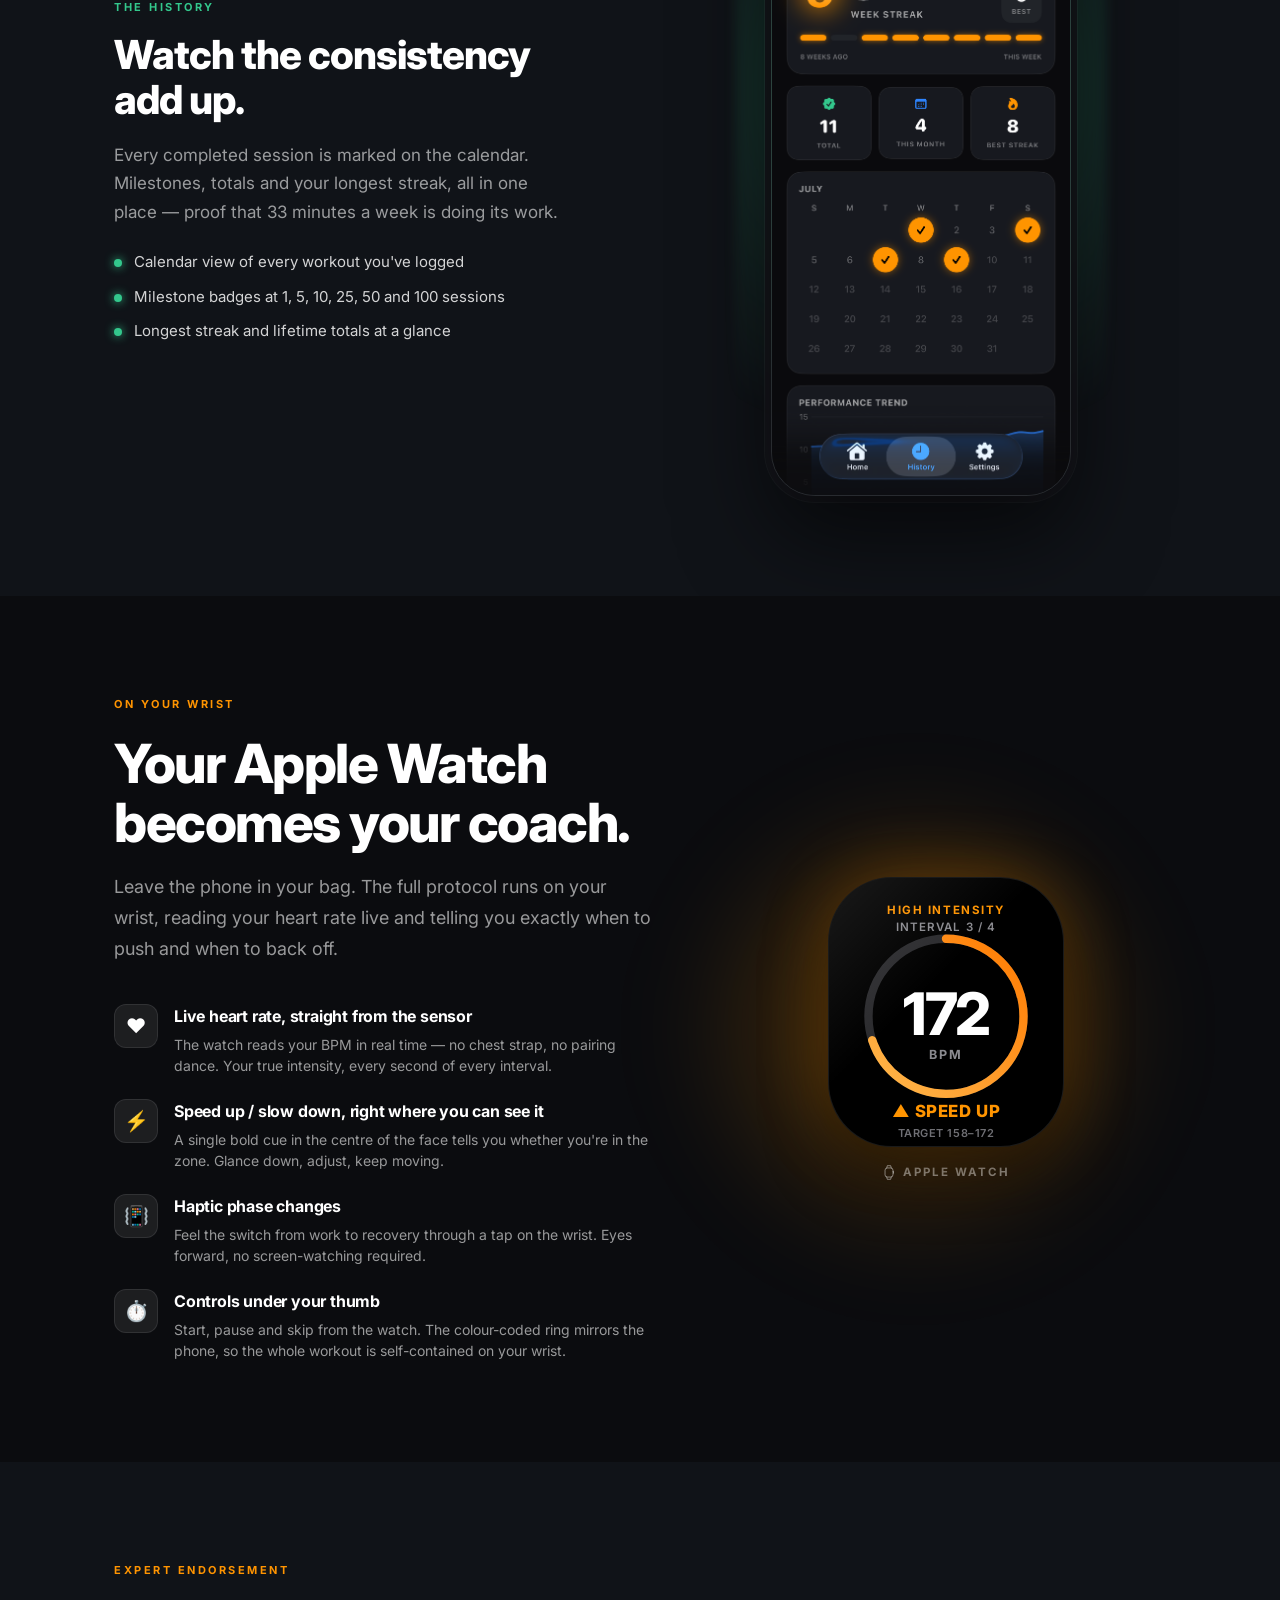
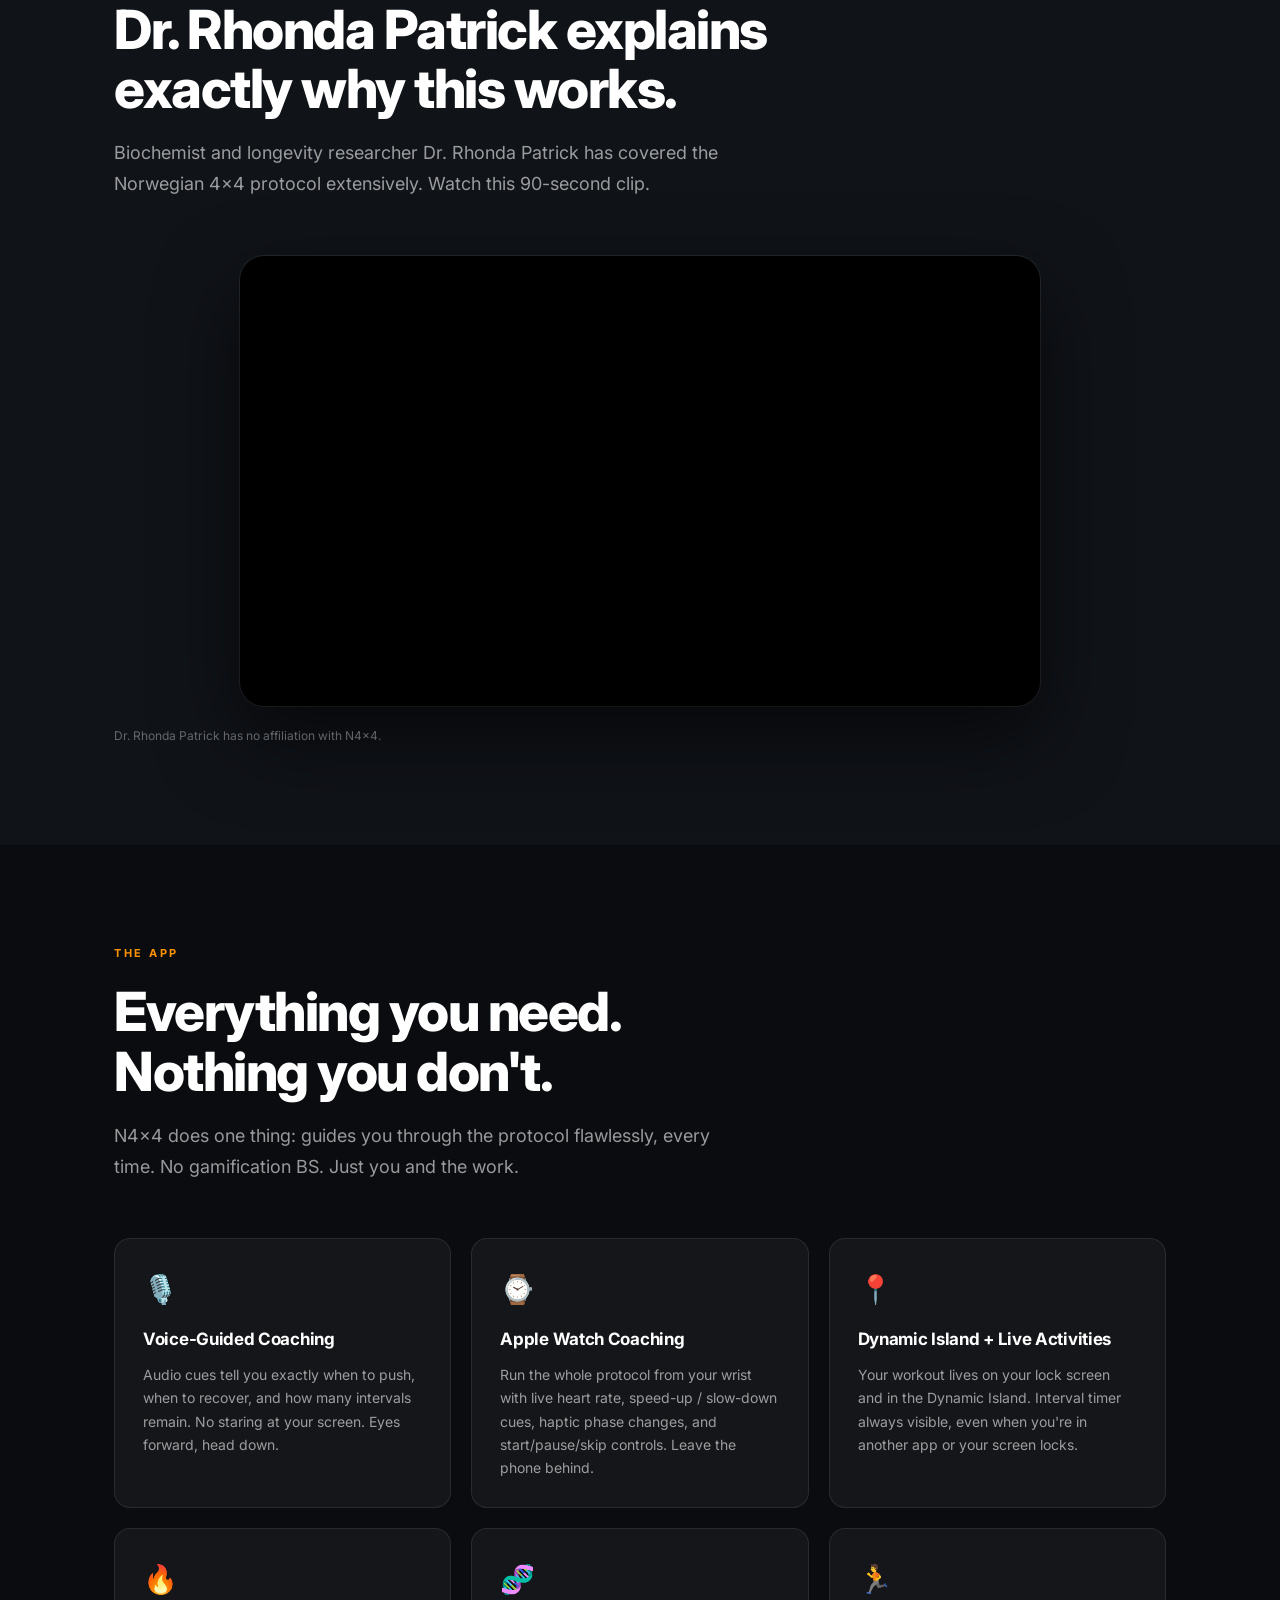
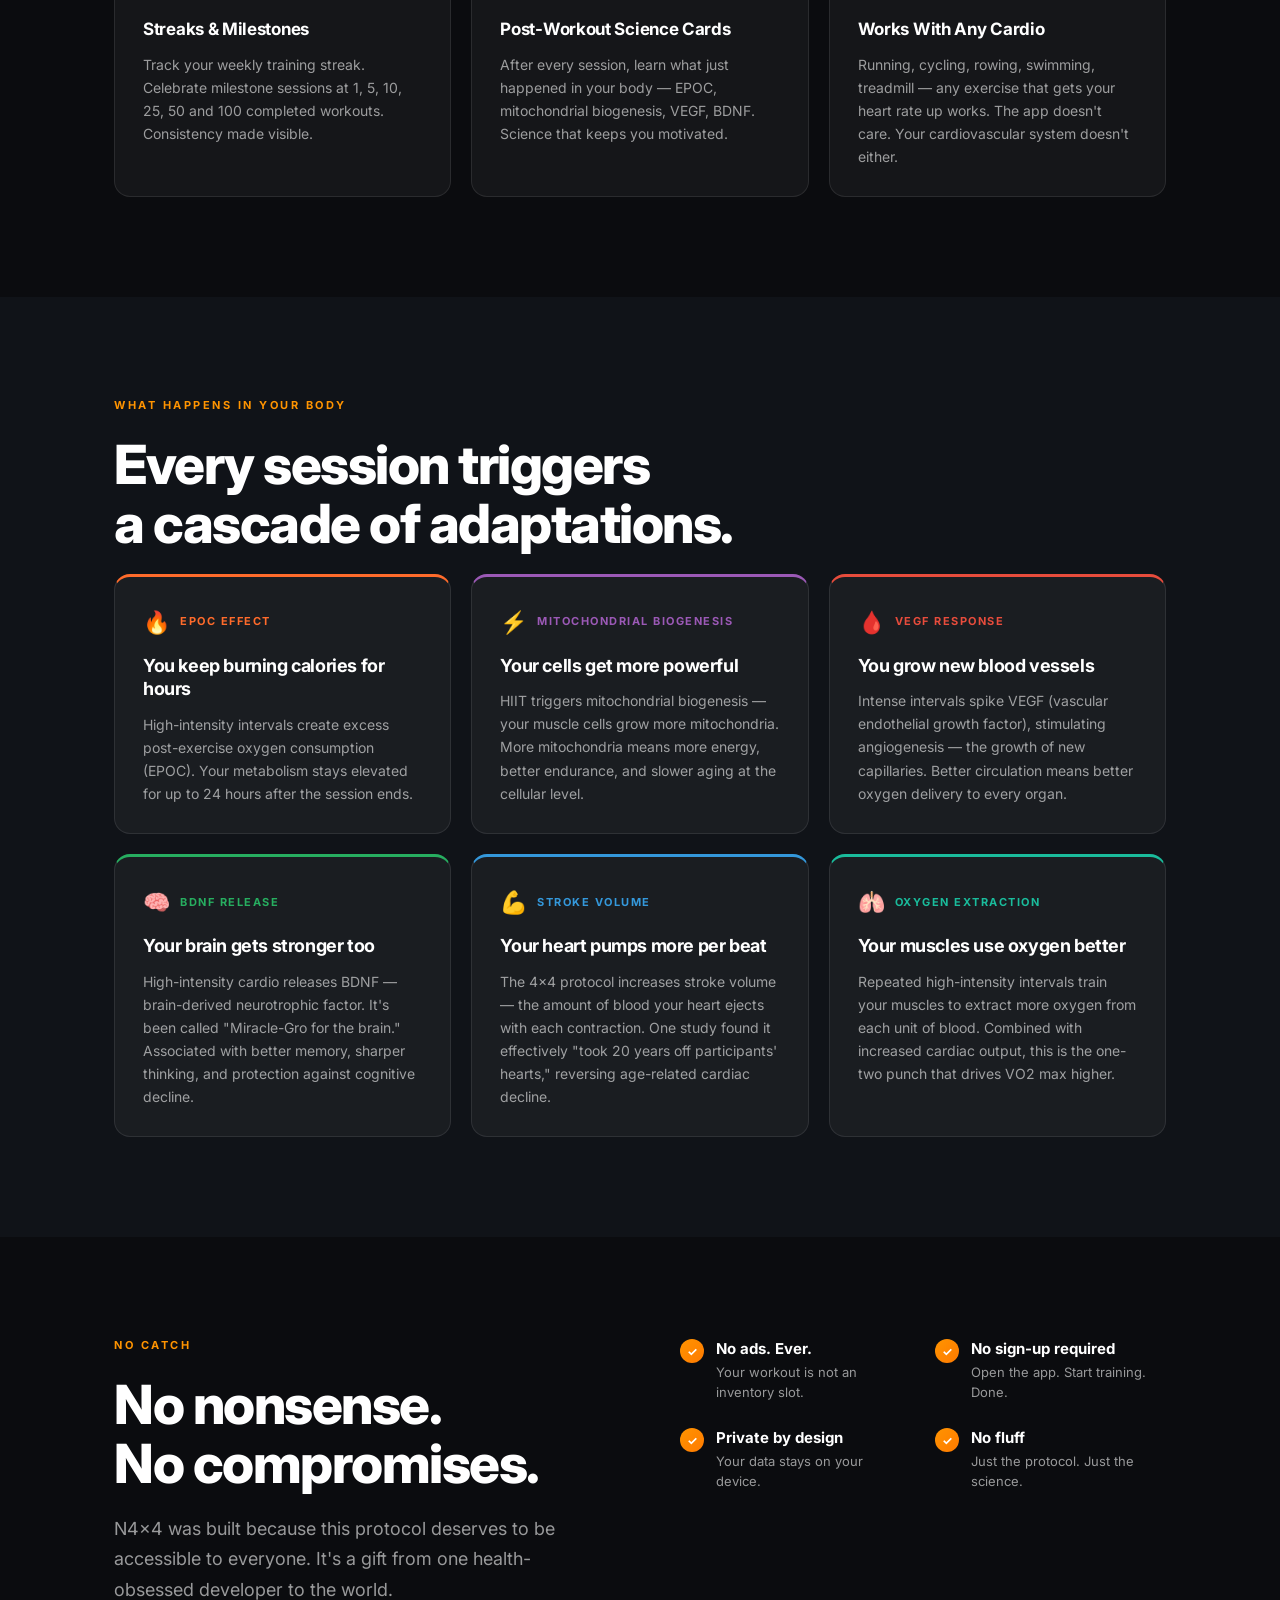
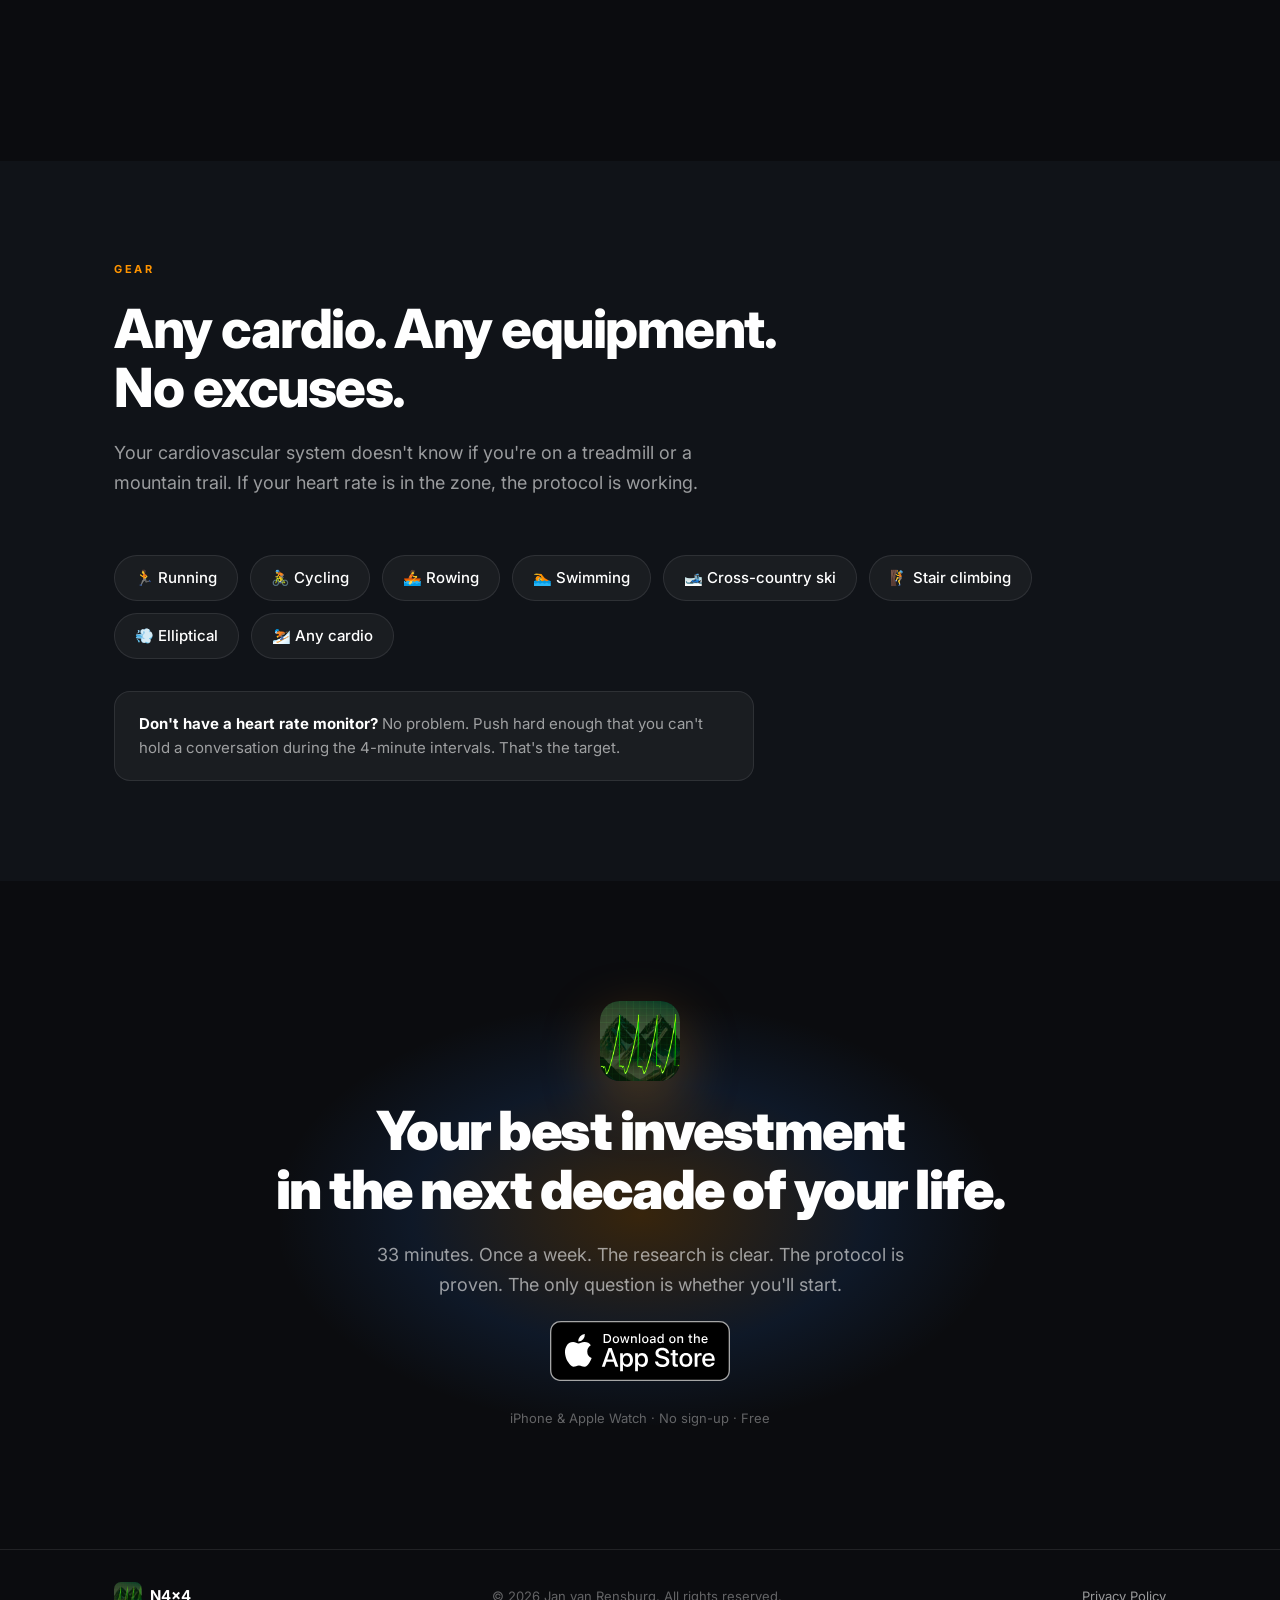
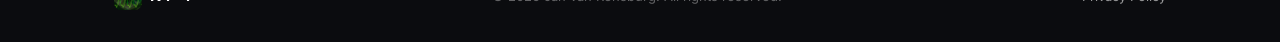
==== commit 4a5b6084: "Website: replace hardware watch mockup with a frameless watchOS tile Drop the hand-drawn Apple Watch" ====
--- a/website-v2/index.html
+++ b/website-v2/index.html
@@ -15,43 +15,12 @@
 </head>
 <body>
 
-<!-- Shared SVG defs for the Apple Watch Ultra mockup -->
+<!-- Shared SVG defs for the Apple Watch face -->
 <svg width="0" height="0" aria-hidden="true" style="position:absolute;pointer-events:none">
     <defs>
-        <linearGradient id="uCase" x1="0.05" y1="0" x2="0.7" y2="1">
-            <stop offset="0" stop-color="#7d7e83"/>
-            <stop offset="0.22" stop-color="#4b4c50"/>
-            <stop offset="0.55" stop-color="#303135"/>
-            <stop offset="0.8" stop-color="#212227"/>
-            <stop offset="1" stop-color="#141519"/>
-        </linearGradient>
-        <linearGradient id="uGuard" x1="0" y1="0" x2="1" y2="0.35">
-            <stop offset="0" stop-color="#585a5f"/>
-            <stop offset="1" stop-color="#1b1c20"/>
-        </linearGradient>
-        <linearGradient id="uBand" x1="0" y1="0" x2="0.4" y2="1">
-            <stop offset="0" stop-color="#323438"/>
-            <stop offset="0.5" stop-color="#17181b"/>
-            <stop offset="1" stop-color="#0a0b0d"/>
-        </linearGradient>
-        <linearGradient id="uCrown" x1="0" y1="0" x2="1" y2="0">
-            <stop offset="0" stop-color="#101113"/>
-            <stop offset="0.45" stop-color="#63666c"/>
-            <stop offset="0.55" stop-color="#6c6f75"/>
-            <stop offset="1" stop-color="#232428"/>
-        </linearGradient>
-        <linearGradient id="uAction" x1="0" y1="0" x2="1" y2="0.2">
-            <stop offset="0" stop-color="#A63000"/>
-            <stop offset="0.5" stop-color="#FF5A1F"/>
-            <stop offset="1" stop-color="#FF8038"/>
-        </linearGradient>
         <linearGradient id="uRing" x1="0" y1="0" x2="1" y2="1">
             <stop offset="0" stop-color="#FFB84D"/>
             <stop offset="1" stop-color="#FF7A00"/>
-        </linearGradient>
-        <linearGradient id="uGlass" x1="0" y1="0" x2="0.55" y2="1">
-            <stop offset="0" stop-color="#ffffff" stop-opacity="0.12"/>
-            <stop offset="0.4" stop-color="#ffffff" stop-opacity="0"/>
         </linearGradient>
     </defs>
 </svg>
@@ -96,40 +65,28 @@
             <img src="images/screen-home.png" alt="N4x4 home screen showing weekly streak and VO₂ max trend">
         </div>
         <div class="watch-mock">
-            <svg class="watch-svg" viewBox="0 0 320 440" xmlns="http://www.w3.org/2000/svg" role="img" aria-label="Apple Watch Ultra showing live heart rate 172 BPM with a Speed Up coaching cue">
-                <rect x="82" y="2" width="156" height="142" rx="38" fill="url(#uBand)"/>
-                <rect x="96" y="30" width="128" height="7" rx="3.5" fill="#000000" opacity="0.16"/>
-                <rect x="96" y="52" width="128" height="7" rx="3.5" fill="#000000" opacity="0.12"/>
-                <rect x="82" y="296" width="156" height="142" rx="38" fill="url(#uBand)"/>
-                <rect x="96" y="403" width="128" height="7" rx="3.5" fill="#000000" opacity="0.16"/>
-                <rect x="96" y="381" width="128" height="7" rx="3.5" fill="#000000" opacity="0.12"/>
-                <rect x="28" y="168" width="16" height="62" rx="6" fill="url(#uAction)" stroke="#000000" stroke-opacity="0.25"/>
-                <rect x="272" y="170" width="30" height="100" rx="15" fill="url(#uGuard)" stroke="#0a0b0d" stroke-width="1"/>
-                <rect x="296" y="278" width="13" height="46" rx="6" fill="url(#uCrown)"/>
-                <rect x="296" y="196" width="24" height="44" rx="11" fill="url(#uCrown)" stroke="#0a0b0d" stroke-width="0.8"/>
-                <line x1="301" y1="200" x2="301" y2="236" stroke="#0d0e10" stroke-opacity="0.5" stroke-width="1"/>
-                <line x1="305" y1="199" x2="305" y2="237" stroke="#0d0e10" stroke-opacity="0.5" stroke-width="1"/>
-                <line x1="309" y1="199" x2="309" y2="237" stroke="#0d0e10" stroke-opacity="0.5" stroke-width="1"/>
-                <line x1="313" y1="199" x2="313" y2="237" stroke="#0d0e10" stroke-opacity="0.5" stroke-width="1"/>
-                <line x1="317" y1="200" x2="317" y2="236" stroke="#0d0e10" stroke-opacity="0.5" stroke-width="1"/>
-                <rect x="40" y="84" width="240" height="272" rx="66" fill="url(#uCase)" stroke="#08090b" stroke-width="2"/>
-                <rect x="44" y="88" width="232" height="264" rx="62" fill="none" stroke="#9a9ba0" stroke-opacity="0.35" stroke-width="1.5"/>
-                <rect x="47" y="91" width="226" height="258" rx="59" fill="none" stroke="#000000" stroke-opacity="0.30" stroke-width="1"/>
-                <rect x="64" y="112" width="192" height="216" rx="48" fill="#000000"/>
-                <svg x="64" y="112" width="192" height="216" viewBox="0 0 210 256" preserveAspectRatio="xMidYMid meet">
-                    <text x="105" y="30" text-anchor="middle" fill="#FF9400" font-size="11" font-weight="700" letter-spacing="1.5">HIGH INTENSITY</text>
-                    <text x="105" y="47" text-anchor="middle" fill="#8b8b90" font-size="11" font-weight="600" letter-spacing="1">INTERVAL 3 / 4</text>
-                    <g transform="rotate(-90 105 130)">
-                        <circle cx="105" cy="130" r="76" fill="none" stroke="#2b2b2e" stroke-width="8"/>
-                        <circle cx="105" cy="130" r="76" fill="none" stroke="url(#uRing)" stroke-width="8" stroke-linecap="round" stroke-dasharray="477" stroke-dashoffset="143"/>
+            <div class="watch-tile">
+                <svg viewBox="0 0 210 256" preserveAspectRatio="xMidYMid meet" xmlns="http://www.w3.org/2000/svg" role="img" aria-label="Apple Watch showing live heart rate 172 BPM with a Speed Up coaching cue">
+                    <text x="105" y="34" text-anchor="middle" fill="#FF9400" font-size="11" font-weight="700" letter-spacing="1.5">HIGH INTENSITY</text>
+                    <text x="105" y="51" text-anchor="middle" fill="#8b8b90" font-size="11" font-weight="600" letter-spacing="1">INTERVAL 3 / 4</text>
+                    <g transform="rotate(-90 105 132)">
+                        <circle cx="105" cy="132" r="74" fill="none" stroke="#2b2b2e" stroke-width="8"/>
+                        <circle cx="105" cy="132" r="74" fill="none" stroke="url(#uRing)" stroke-width="8" stroke-linecap="round" stroke-dasharray="465" stroke-dashoffset="140"/>
                     </g>
-                    <text x="105" y="148" text-anchor="middle" fill="#ffffff" font-size="56" font-weight="800" letter-spacing="-2">172</text>
-                    <text x="105" y="171" text-anchor="middle" fill="#8b8b90" font-size="12" font-weight="700" letter-spacing="2">BPM</text>
+                    <text x="105" y="150" text-anchor="middle" fill="#ffffff" font-size="56" font-weight="800" letter-spacing="-2">172</text>
+                    <text x="105" y="173" text-anchor="middle" fill="#8b8b90" font-size="12" font-weight="700" letter-spacing="2">BPM</text>
                     <text x="105" y="228" text-anchor="middle" fill="#FF9400" font-size="16" font-weight="800" letter-spacing="0.5">▲ SPEED UP</text>
                     <text x="105" y="247" text-anchor="middle" fill="#6f6f74" font-size="10.5" font-weight="600" letter-spacing="0.5">TARGET 158–172</text>
                 </svg>
-                <rect x="64" y="112" width="192" height="216" rx="48" fill="url(#uGlass)"/>
-            </svg>
+            </div>
+            <div class="watch-caption">
+                <svg viewBox="0 0 24 30" fill="none" xmlns="http://www.w3.org/2000/svg" aria-hidden="true">
+                    <rect x="5" y="7" width="14" height="16" rx="4" stroke="currentColor" stroke-width="1.6"/>
+                    <path d="M8 7l1-4h6l1 4M8 23l1 4h6l1-4" stroke="currentColor" stroke-width="1.6" stroke-linecap="round"/>
+                    <rect x="19" y="12" width="1.7" height="5" rx="0.85" fill="currentColor"/>
+                </svg>
+                Apple Watch
+            </div>
         </div>
     </div>
     <div class="hero-scroll-hint">
@@ -351,40 +308,28 @@
             </div>
             <div class="watch-stage animate-in delay-1">
                 <div class="watch-mock">
-                    <svg class="watch-svg" viewBox="0 0 320 440" xmlns="http://www.w3.org/2000/svg" role="img" aria-label="Apple Watch Ultra showing live heart rate 172 BPM with a Speed Up coaching cue">
-                        <rect x="82" y="2" width="156" height="142" rx="38" fill="url(#uBand)"/>
-                        <rect x="96" y="30" width="128" height="7" rx="3.5" fill="#000000" opacity="0.16"/>
-                        <rect x="96" y="52" width="128" height="7" rx="3.5" fill="#000000" opacity="0.12"/>
-                        <rect x="82" y="296" width="156" height="142" rx="38" fill="url(#uBand)"/>
-                        <rect x="96" y="403" width="128" height="7" rx="3.5" fill="#000000" opacity="0.16"/>
-                        <rect x="96" y="381" width="128" height="7" rx="3.5" fill="#000000" opacity="0.12"/>
-                        <rect x="28" y="168" width="16" height="62" rx="6" fill="url(#uAction)" stroke="#000000" stroke-opacity="0.25"/>
-                        <rect x="272" y="170" width="30" height="100" rx="15" fill="url(#uGuard)" stroke="#0a0b0d" stroke-width="1"/>
-                        <rect x="296" y="278" width="13" height="46" rx="6" fill="url(#uCrown)"/>
-                        <rect x="296" y="196" width="24" height="44" rx="11" fill="url(#uCrown)" stroke="#0a0b0d" stroke-width="0.8"/>
-                        <line x1="301" y1="200" x2="301" y2="236" stroke="#0d0e10" stroke-opacity="0.5" stroke-width="1"/>
-                        <line x1="305" y1="199" x2="305" y2="237" stroke="#0d0e10" stroke-opacity="0.5" stroke-width="1"/>
-                        <line x1="309" y1="199" x2="309" y2="237" stroke="#0d0e10" stroke-opacity="0.5" stroke-width="1"/>
-                        <line x1="313" y1="199" x2="313" y2="237" stroke="#0d0e10" stroke-opacity="0.5" stroke-width="1"/>
-                        <line x1="317" y1="200" x2="317" y2="236" stroke="#0d0e10" stroke-opacity="0.5" stroke-width="1"/>
-                        <rect x="40" y="84" width="240" height="272" rx="66" fill="url(#uCase)" stroke="#08090b" stroke-width="2"/>
-                        <rect x="44" y="88" width="232" height="264" rx="62" fill="none" stroke="#9a9ba0" stroke-opacity="0.35" stroke-width="1.5"/>
-                        <rect x="47" y="91" width="226" height="258" rx="59" fill="none" stroke="#000000" stroke-opacity="0.30" stroke-width="1"/>
-                        <rect x="64" y="112" width="192" height="216" rx="48" fill="#000000"/>
-                        <svg x="64" y="112" width="192" height="216" viewBox="0 0 210 256" preserveAspectRatio="xMidYMid meet">
-                            <text x="105" y="30" text-anchor="middle" fill="#FF9400" font-size="11" font-weight="700" letter-spacing="1.5">HIGH INTENSITY</text>
-                            <text x="105" y="47" text-anchor="middle" fill="#8b8b90" font-size="11" font-weight="600" letter-spacing="1">INTERVAL 3 / 4</text>
-                            <g transform="rotate(-90 105 130)">
-                                <circle cx="105" cy="130" r="76" fill="none" stroke="#2b2b2e" stroke-width="8"/>
-                                <circle cx="105" cy="130" r="76" fill="none" stroke="url(#uRing)" stroke-width="8" stroke-linecap="round" stroke-dasharray="477" stroke-dashoffset="143"/>
+                    <div class="watch-tile">
+                        <svg viewBox="0 0 210 256" preserveAspectRatio="xMidYMid meet" xmlns="http://www.w3.org/2000/svg" role="img" aria-label="Apple Watch showing live heart rate 172 BPM with a Speed Up coaching cue">
+                            <text x="105" y="34" text-anchor="middle" fill="#FF9400" font-size="11" font-weight="700" letter-spacing="1.5">HIGH INTENSITY</text>
+                            <text x="105" y="51" text-anchor="middle" fill="#8b8b90" font-size="11" font-weight="600" letter-spacing="1">INTERVAL 3 / 4</text>
+                            <g transform="rotate(-90 105 132)">
+                                <circle cx="105" cy="132" r="74" fill="none" stroke="#2b2b2e" stroke-width="8"/>
+                                <circle cx="105" cy="132" r="74" fill="none" stroke="url(#uRing)" stroke-width="8" stroke-linecap="round" stroke-dasharray="465" stroke-dashoffset="140"/>
                             </g>
-                            <text x="105" y="148" text-anchor="middle" fill="#ffffff" font-size="56" font-weight="800" letter-spacing="-2">172</text>
-                            <text x="105" y="171" text-anchor="middle" fill="#8b8b90" font-size="12" font-weight="700" letter-spacing="2">BPM</text>
+                            <text x="105" y="150" text-anchor="middle" fill="#ffffff" font-size="56" font-weight="800" letter-spacing="-2">172</text>
+                            <text x="105" y="173" text-anchor="middle" fill="#8b8b90" font-size="12" font-weight="700" letter-spacing="2">BPM</text>
                             <text x="105" y="228" text-anchor="middle" fill="#FF9400" font-size="16" font-weight="800" letter-spacing="0.5">▲ SPEED UP</text>
                             <text x="105" y="247" text-anchor="middle" fill="#6f6f74" font-size="10.5" font-weight="600" letter-spacing="0.5">TARGET 158–172</text>
                         </svg>
-                        <rect x="64" y="112" width="192" height="216" rx="48" fill="url(#uGlass)"/>
-                    </svg>
+                    </div>
+                    <div class="watch-caption">
+                        <svg viewBox="0 0 24 30" fill="none" xmlns="http://www.w3.org/2000/svg" aria-hidden="true">
+                            <rect x="5" y="7" width="14" height="16" rx="4" stroke="currentColor" stroke-width="1.6"/>
+                            <path d="M8 7l1-4h6l1 4M8 23l1 4h6l1-4" stroke="currentColor" stroke-width="1.6" stroke-linecap="round"/>
+                            <rect x="19" y="12" width="1.7" height="5" rx="0.85" fill="currentColor"/>
+                        </svg>
+                        Apple Watch
+                    </div>
                 </div>
             </div>
         </div>
--- a/website-v2/styles.css
+++ b/website-v2/styles.css
@@ -32,6 +32,7 @@
 }
 
 html { scroll-behavior: smooth; }
+html, body { overflow-x: hidden; }
 
 body {
     background: var(--bg);
@@ -111,10 +112,10 @@
     display: flex;
     flex-direction: column;
     align-items: center;
-    justify-content: center;
+    justify-content: flex-start;
     position: relative;
     text-align: center;
-    padding: 128px 24px 72px;
+    padding: 120px 24px 64px;
     overflow: hidden;
 }
 .hero-bg {
@@ -147,7 +148,9 @@
 .hero-content {
     position: relative;
     z-index: 1;
-    max-width: 820px;
+    width: 100%;
+    max-width: 600px;
+    margin: 0 auto;
 }
 .hero-badge {
     display: inline-block;
@@ -162,9 +165,9 @@
     background: rgba(255,148,0,0.08);
 }
 .hero-headline {
-    font-size: clamp(48px, 7vw, 88px);
+    font-size: clamp(40px, 10.5vw, 88px);
     font-weight: 900;
-    letter-spacing: -3px;
+    letter-spacing: -2.5px;
     line-height: 1.0;
     margin-bottom: 26px;
 }
@@ -209,18 +212,39 @@
     align-items: flex-end;
     justify-content: center;
     gap: 0;
-    margin-top: 56px;
-}
+    margin-top: 40px;
+}
+.hero-devices { align-items: flex-end; }
 .hero-devices .device img { width: 288px; }
 .hero-devices .watch-mock {
-    width: 218px;
-    margin-left: -56px;
-    margin-bottom: -18px;
-    transform: rotate(-4deg);
+    width: 172px;
+    margin-left: -10px;
+    margin-bottom: 30px;
+    transform: rotate(-3deg);
 }
 @media (max-width: 560px) {
-    .hero-devices .device img { width: 216px; }
-    .hero-devices .watch-mock { width: 162px; margin-left: -42px; margin-bottom: -12px; }
+    .hero-devices .device img { width: 208px; }
+    .hero-devices .watch-mock { width: 128px; margin-left: -6px; margin-bottom: 22px; }
+}
+
+/* Two-column hero on desktop — text left, devices right */
+@media (min-width: 900px) {
+    .hero {
+        flex-direction: row;
+        align-items: center;
+        justify-content: center;
+        text-align: left;
+        gap: 48px;
+        padding: 96px 40px 72px;
+    }
+    .hero-content { width: auto; max-width: 500px; margin: 0; }
+    .hero-headline { font-size: clamp(46px, 4.4vw, 70px); letter-spacing: -2px; }
+    .hero-sub { margin: 0 0 34px; max-width: 470px; }
+    .hero-actions { flex-direction: row; align-items: center; gap: 20px; margin-bottom: 0; }
+    .hero-devices { margin-top: 0; flex: 0 0 auto; }
+    .hero-devices .device img { width: 264px; }
+    .hero-devices .watch-mock { width: 162px; margin-left: -10px; margin-bottom: 40px; }
+    .hero-scroll-hint { display: none; }
 }
 
 .hero-scroll-hint {
@@ -609,13 +633,44 @@
 
 .watch-stage { display: flex; justify-content: center; }
 
-/* Apple Watch Ultra mockup (inline SVG) */
+/* Apple Watch screen tile (frameless) */
 .watch-mock {
     position: relative;
-    width: 268px;
-    filter: drop-shadow(0 44px 70px rgba(0,0,0,0.6));
-}
-.watch-mock .watch-svg { width: 100%; height: auto; display: block; }
+    width: 236px;
+    display: flex;
+    flex-direction: column;
+    align-items: center;
+    gap: 16px;
+}
+.watch-tile {
+    position: relative;
+    width: 100%;
+    aspect-ratio: 1 / 1.145;
+    border-radius: 27% / 24%;
+    background: #000;
+    border: 1px solid rgba(255,255,255,0.10);
+    overflow: hidden;
+    box-shadow: 0 26px 60px rgba(0,0,0,0.5), 0 0 72px -8px rgba(255,148,0,0.42);
+}
+.watch-tile svg { position: absolute; inset: 0; width: 100%; height: 100%; display: block; }
+.watch-tile::after {
+    content: '';
+    position: absolute;
+    inset: 0;
+    background: linear-gradient(135deg, rgba(255,255,255,0.10), transparent 42%);
+    pointer-events: none;
+}
+.watch-caption {
+    display: flex;
+    align-items: center;
+    gap: 7px;
+    font-size: 11.5px;
+    font-weight: 700;
+    letter-spacing: 2px;
+    text-transform: uppercase;
+    color: var(--text-muted);
+}
+.watch-caption svg { width: 14px; height: 17px; opacity: 0.85; }
 .watch-screen svg { width: 100%; height: 100%; display: block; }
 
 /* ─── Video ─────────────────────────────────────────────── */
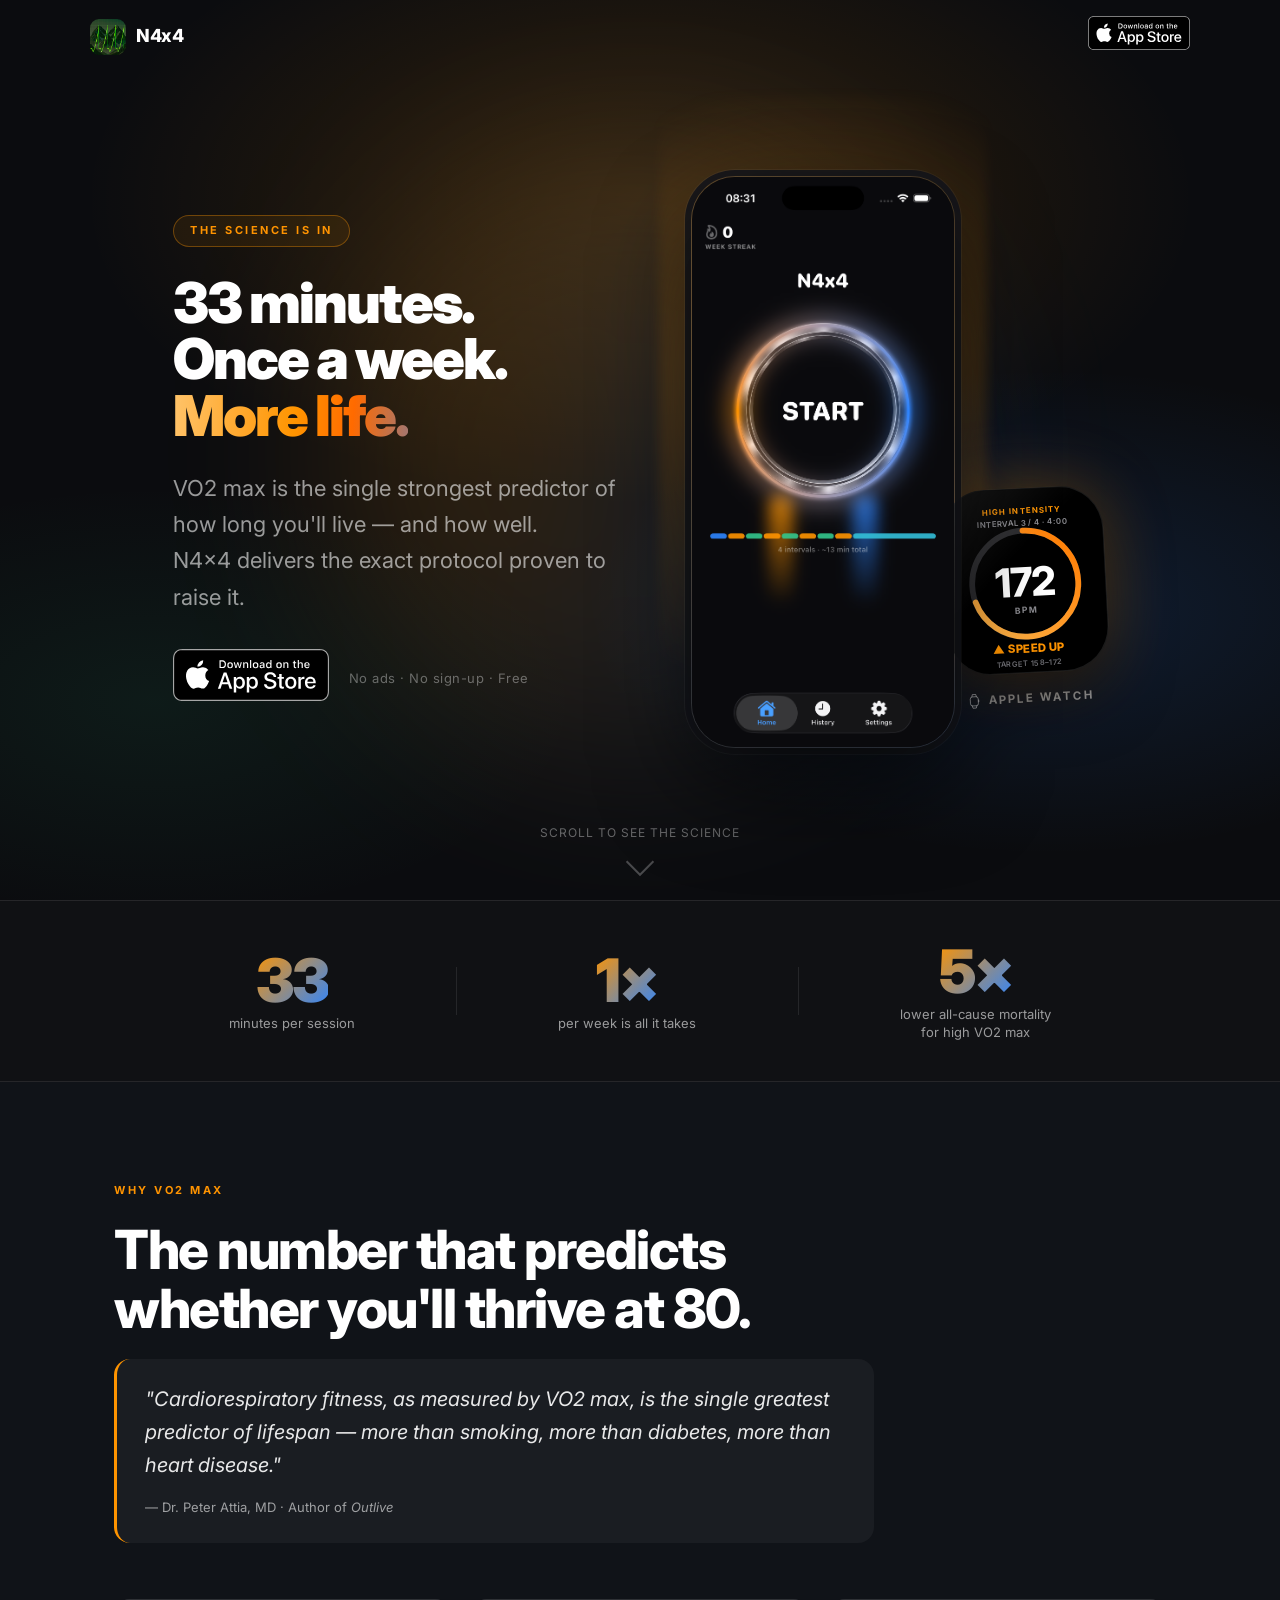
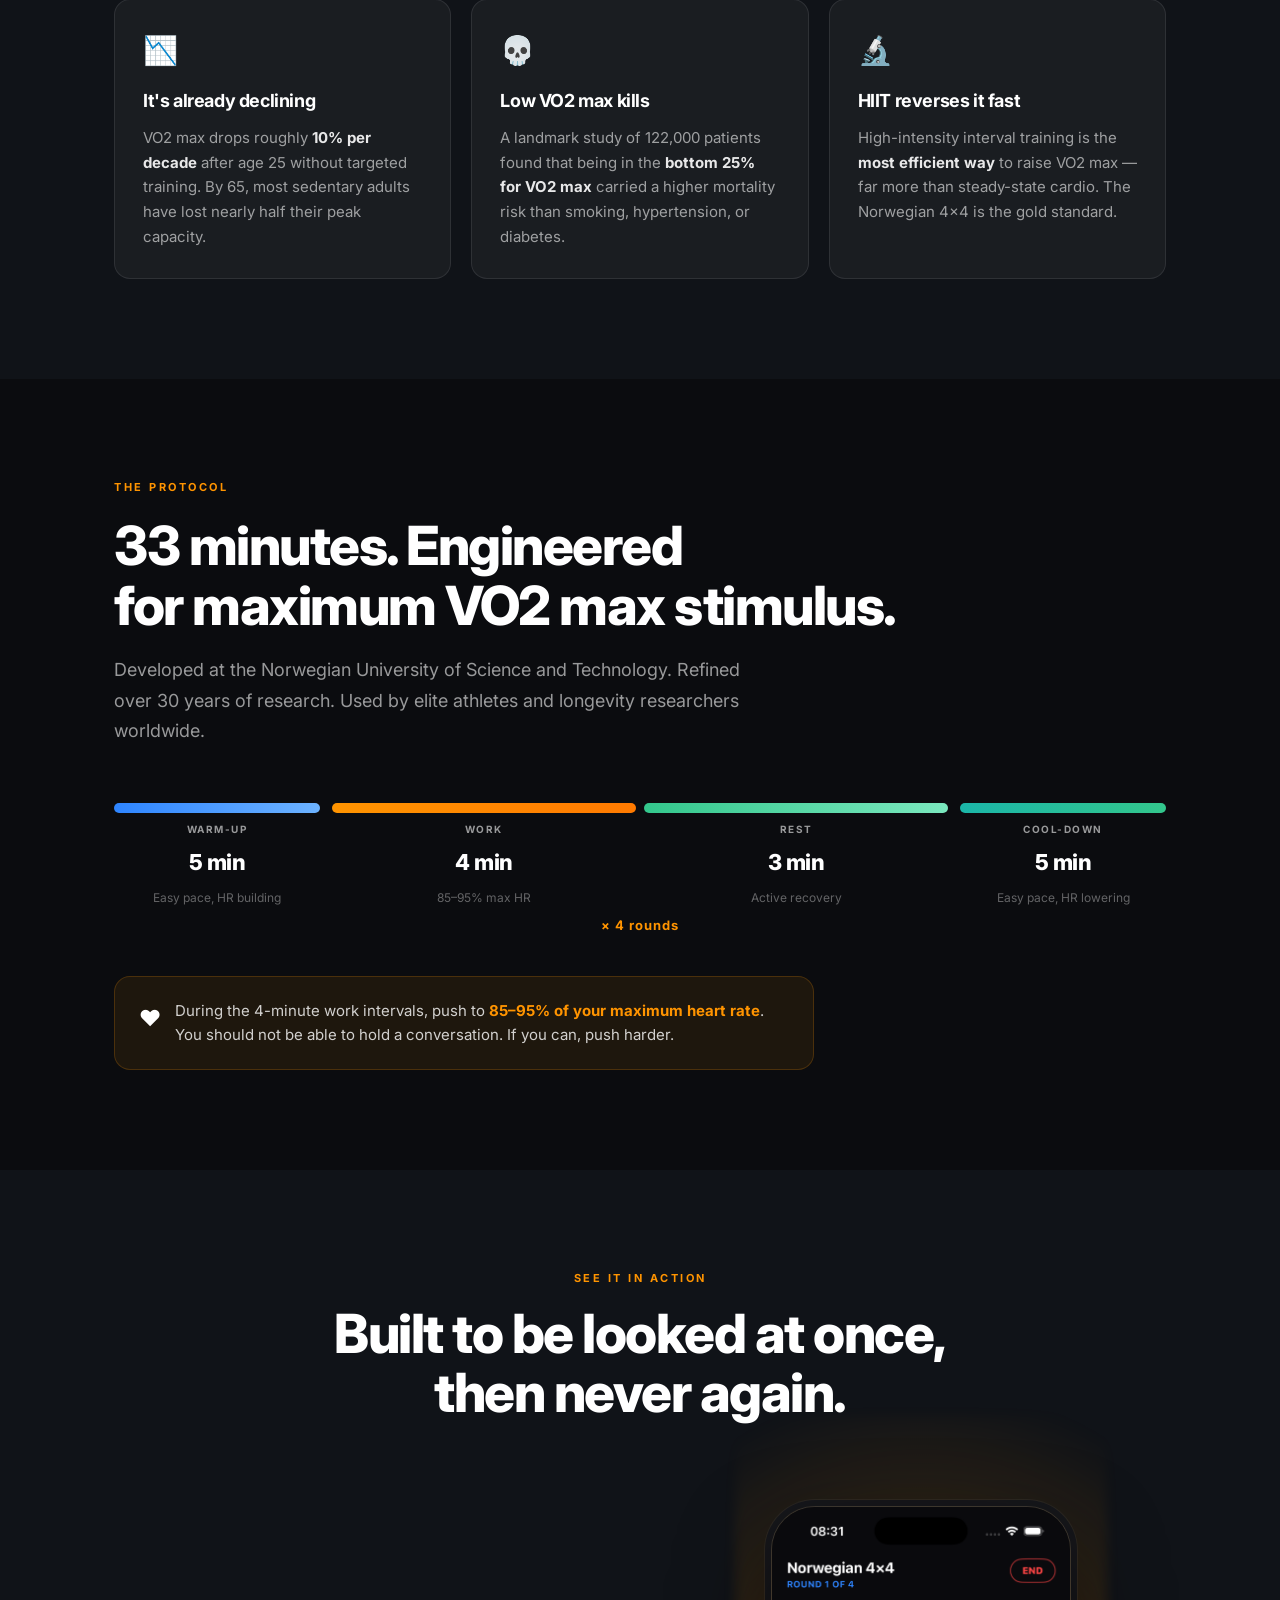
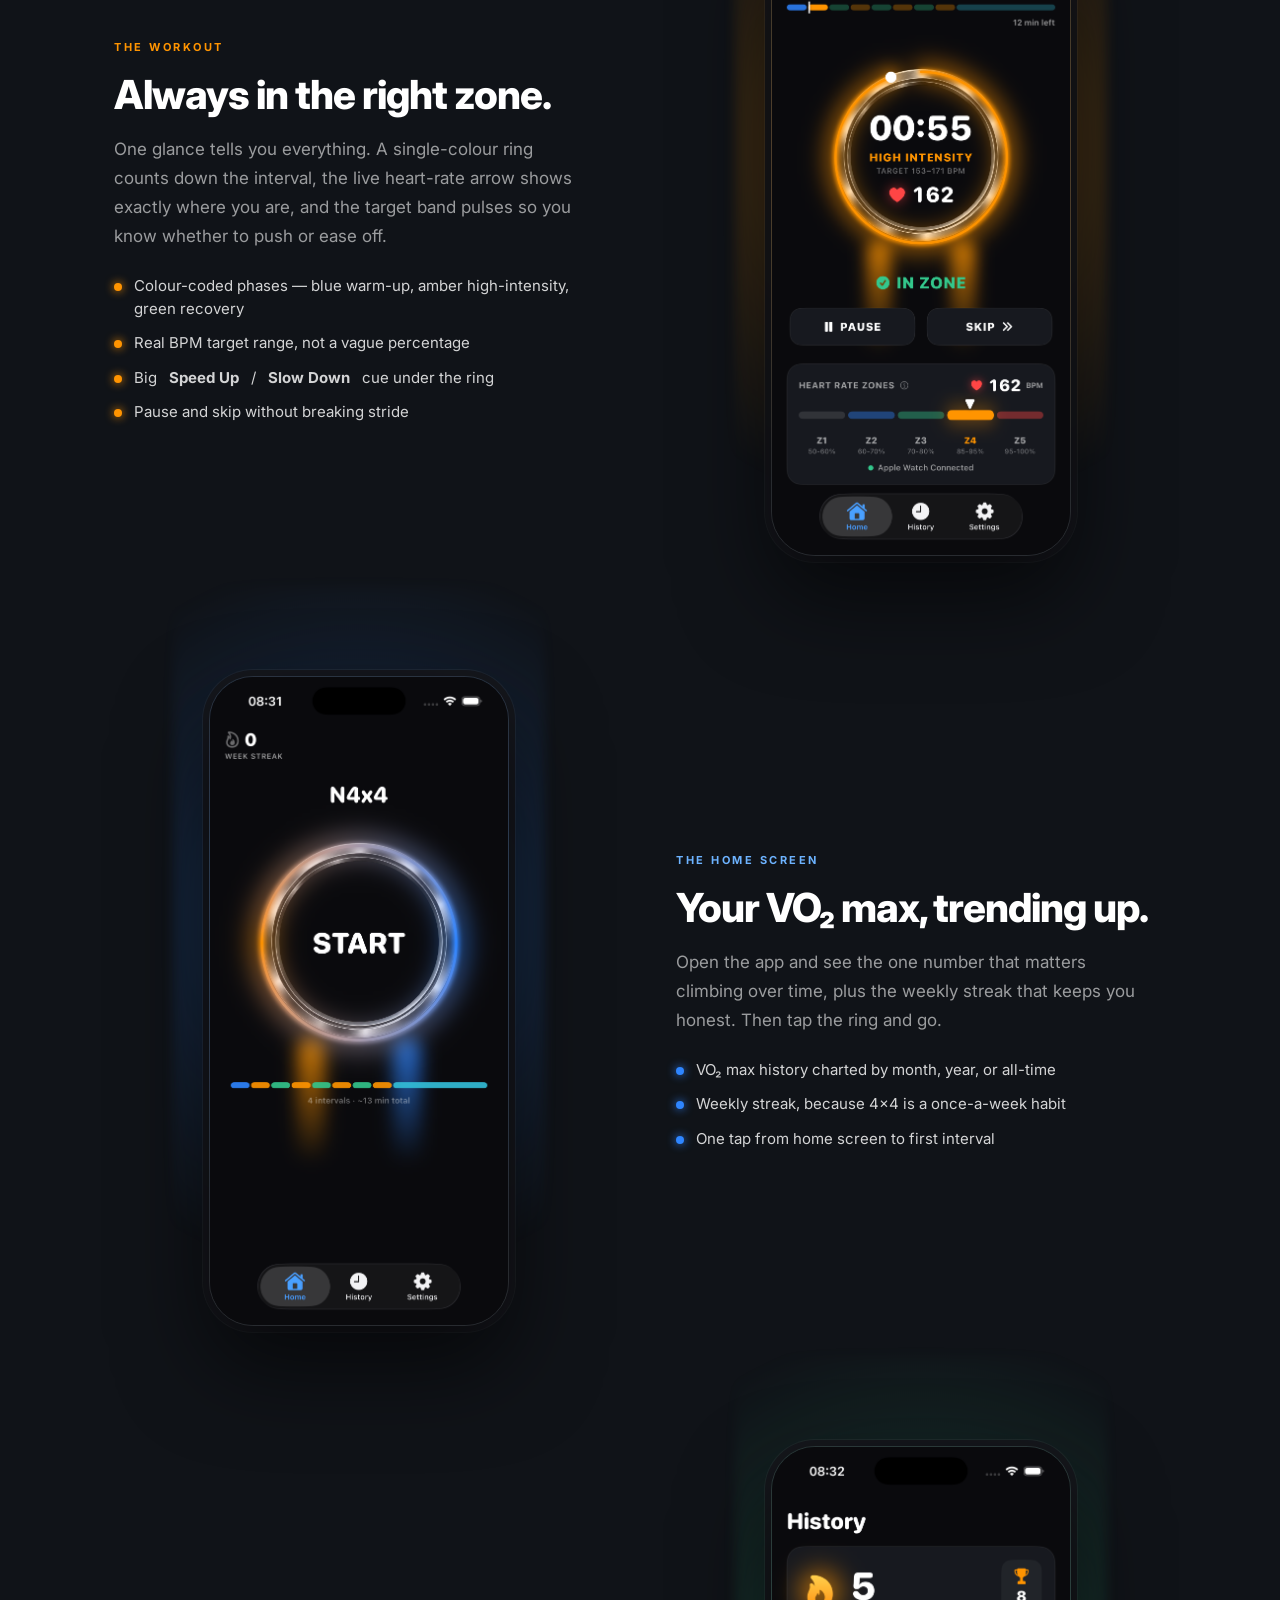
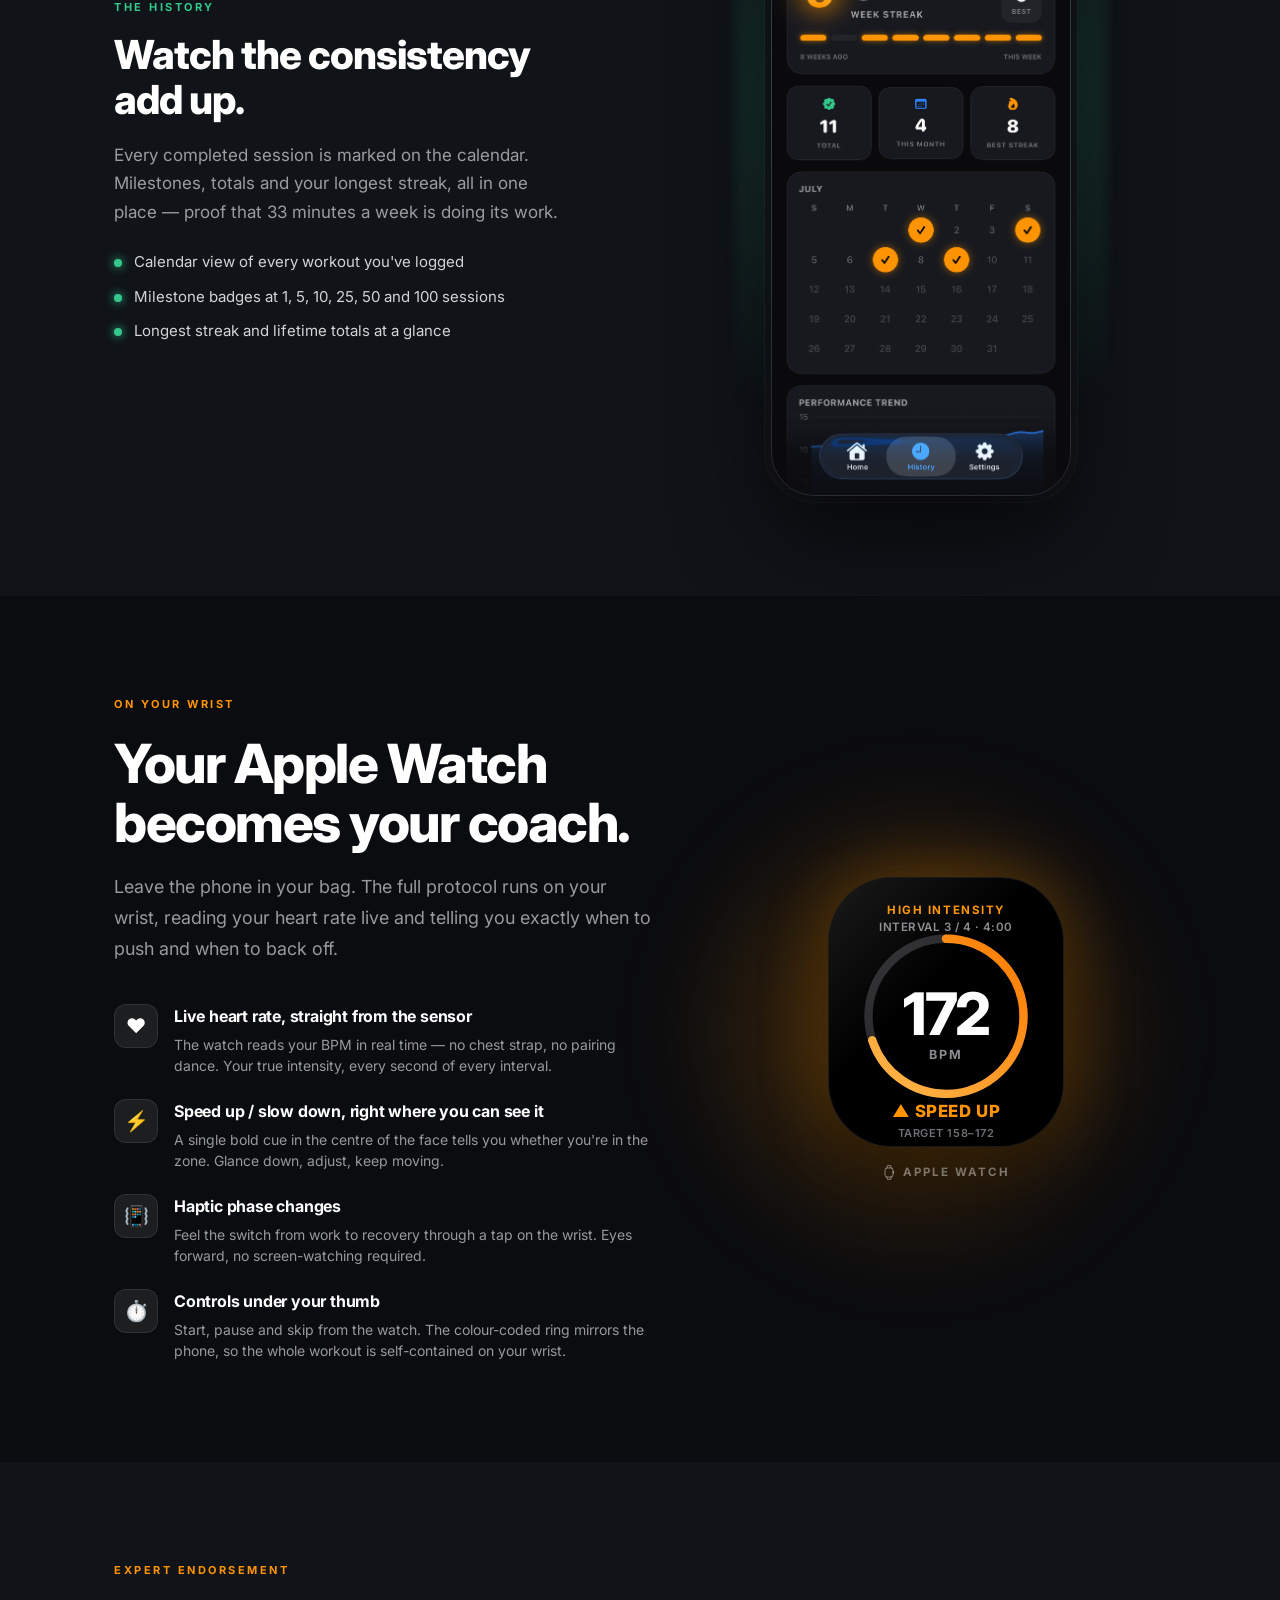
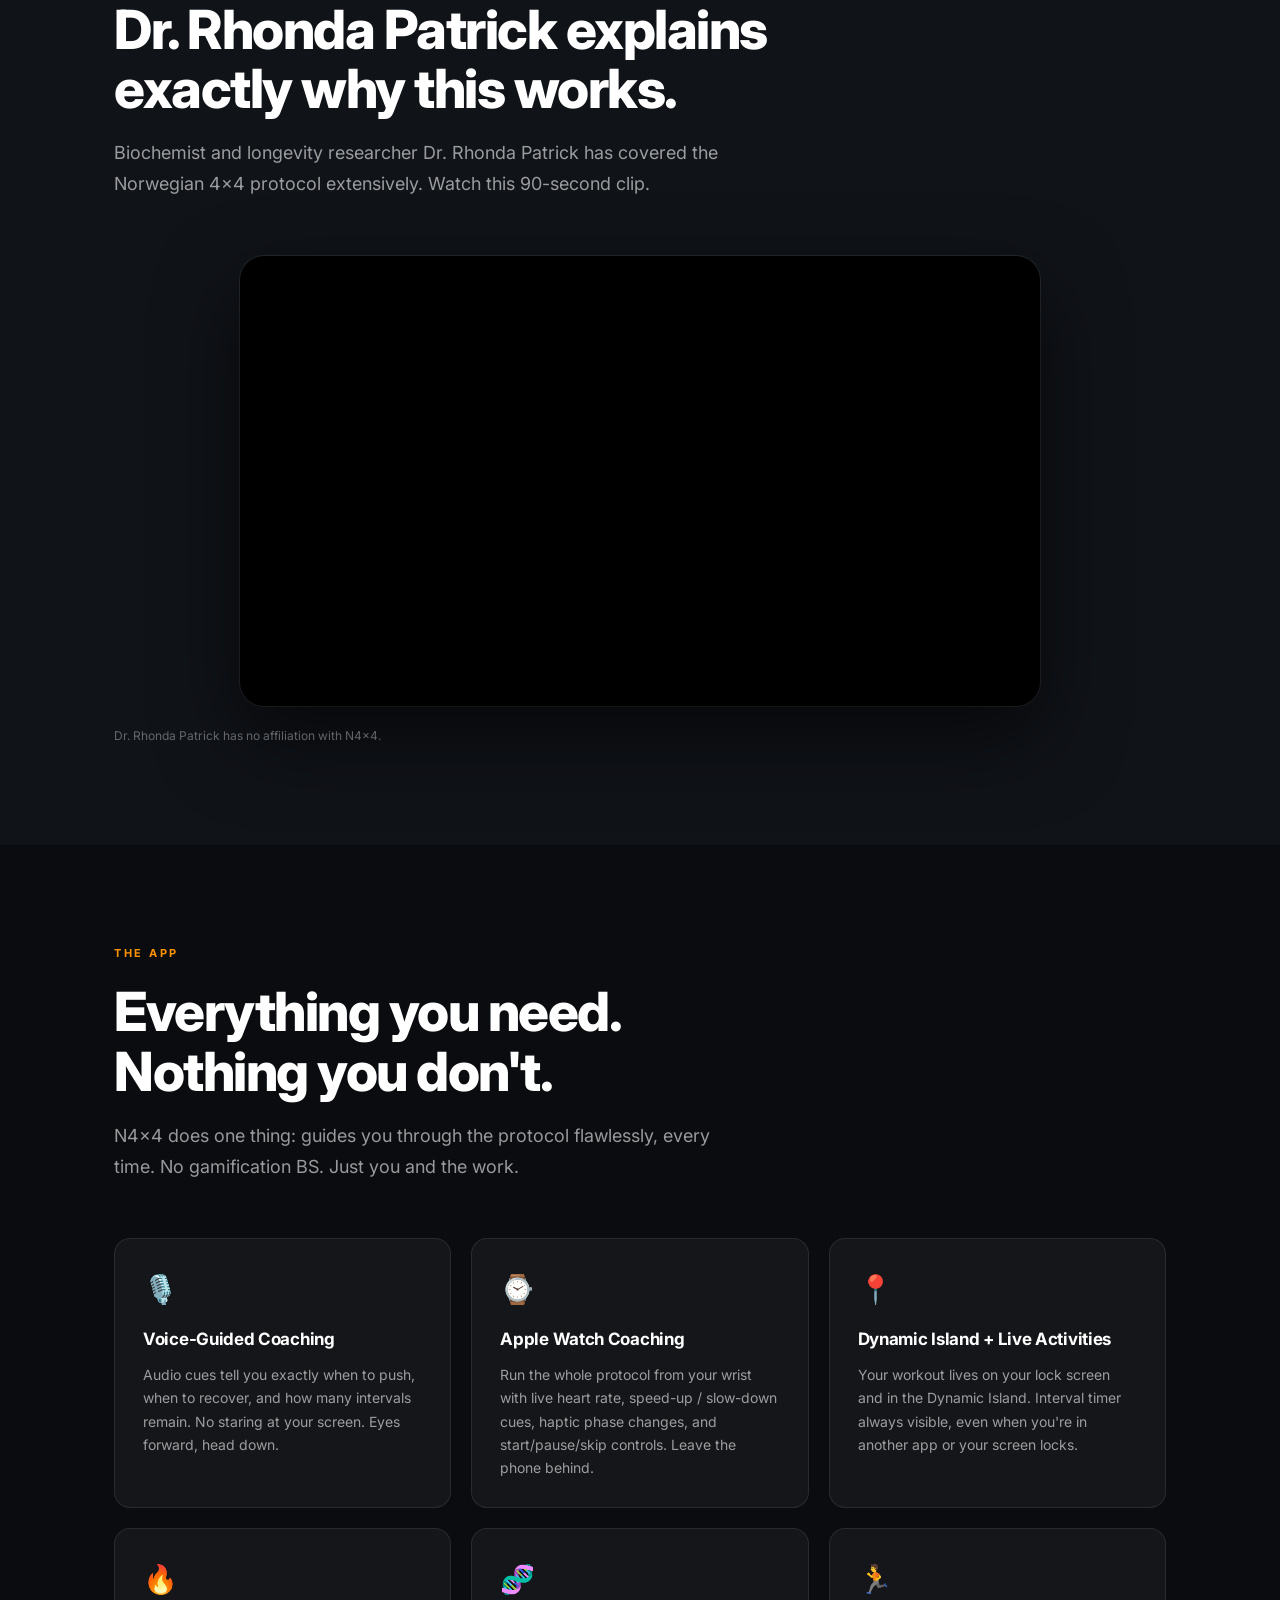
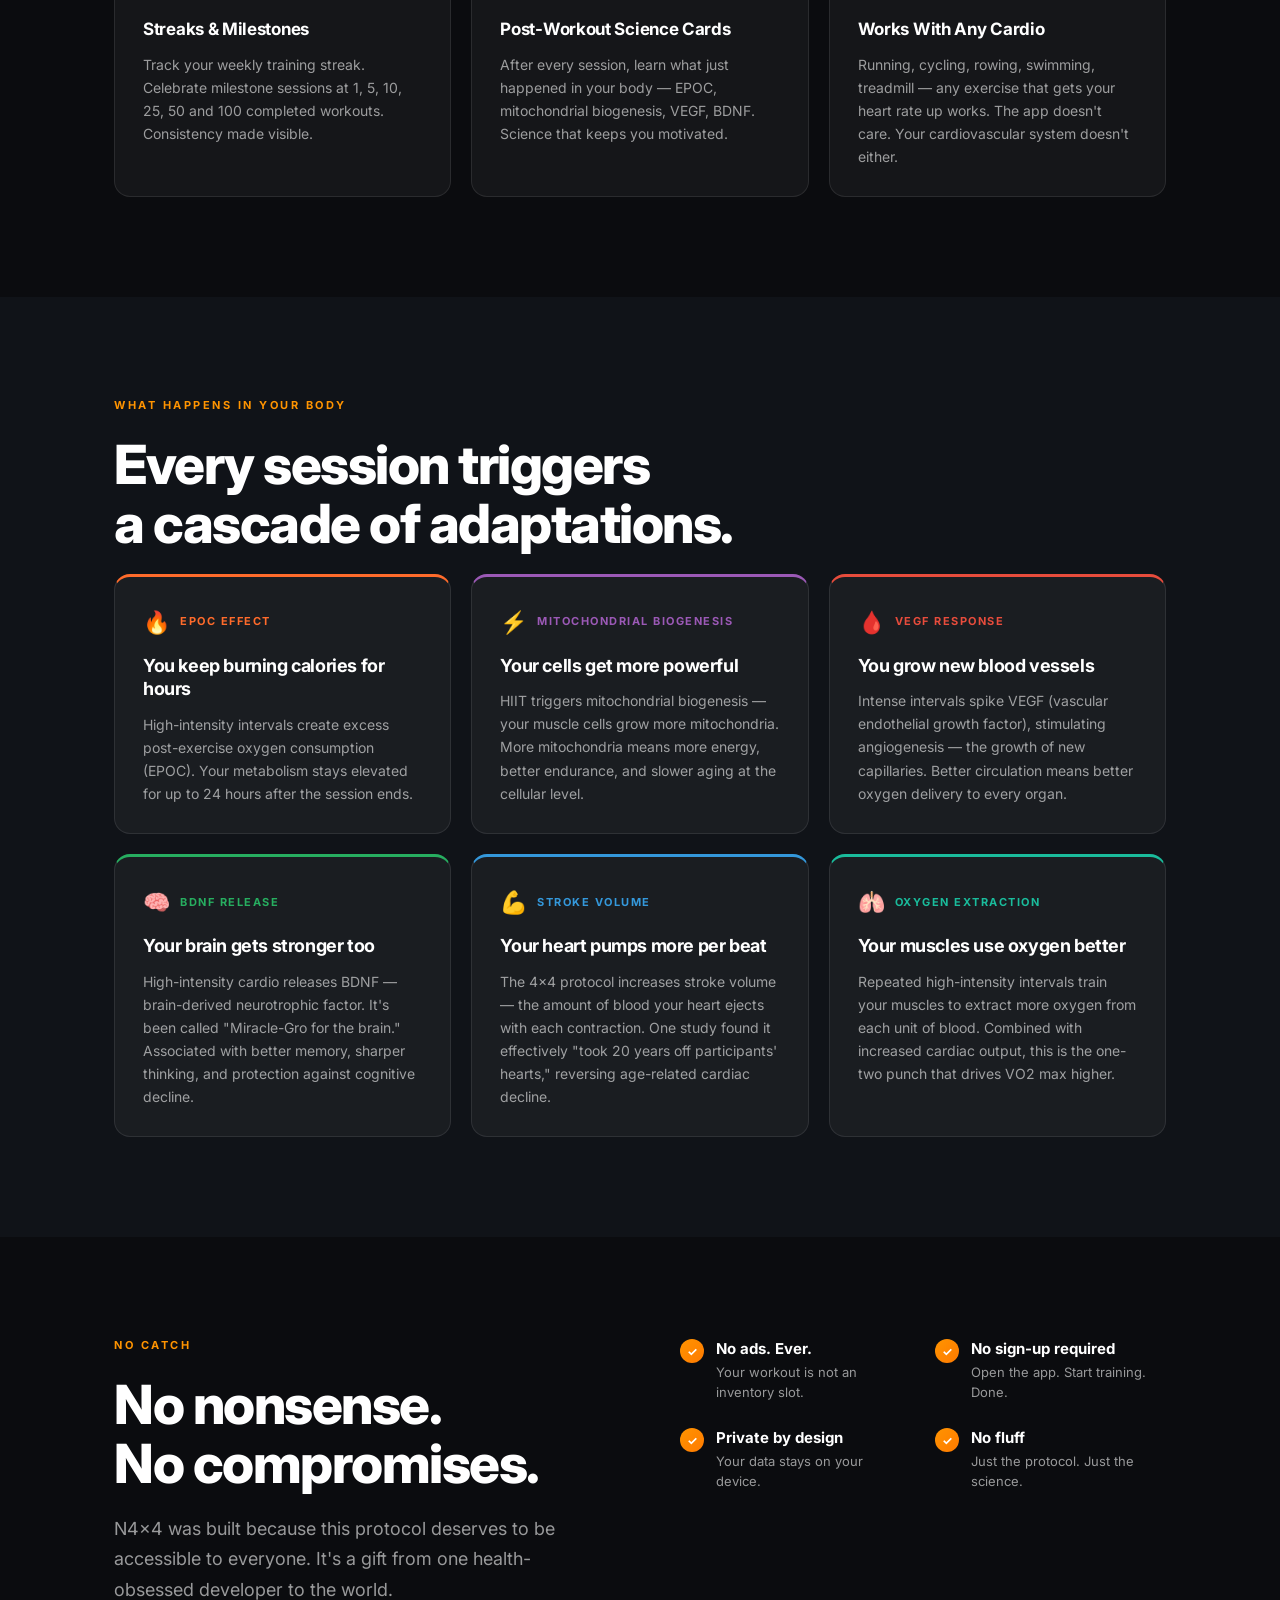
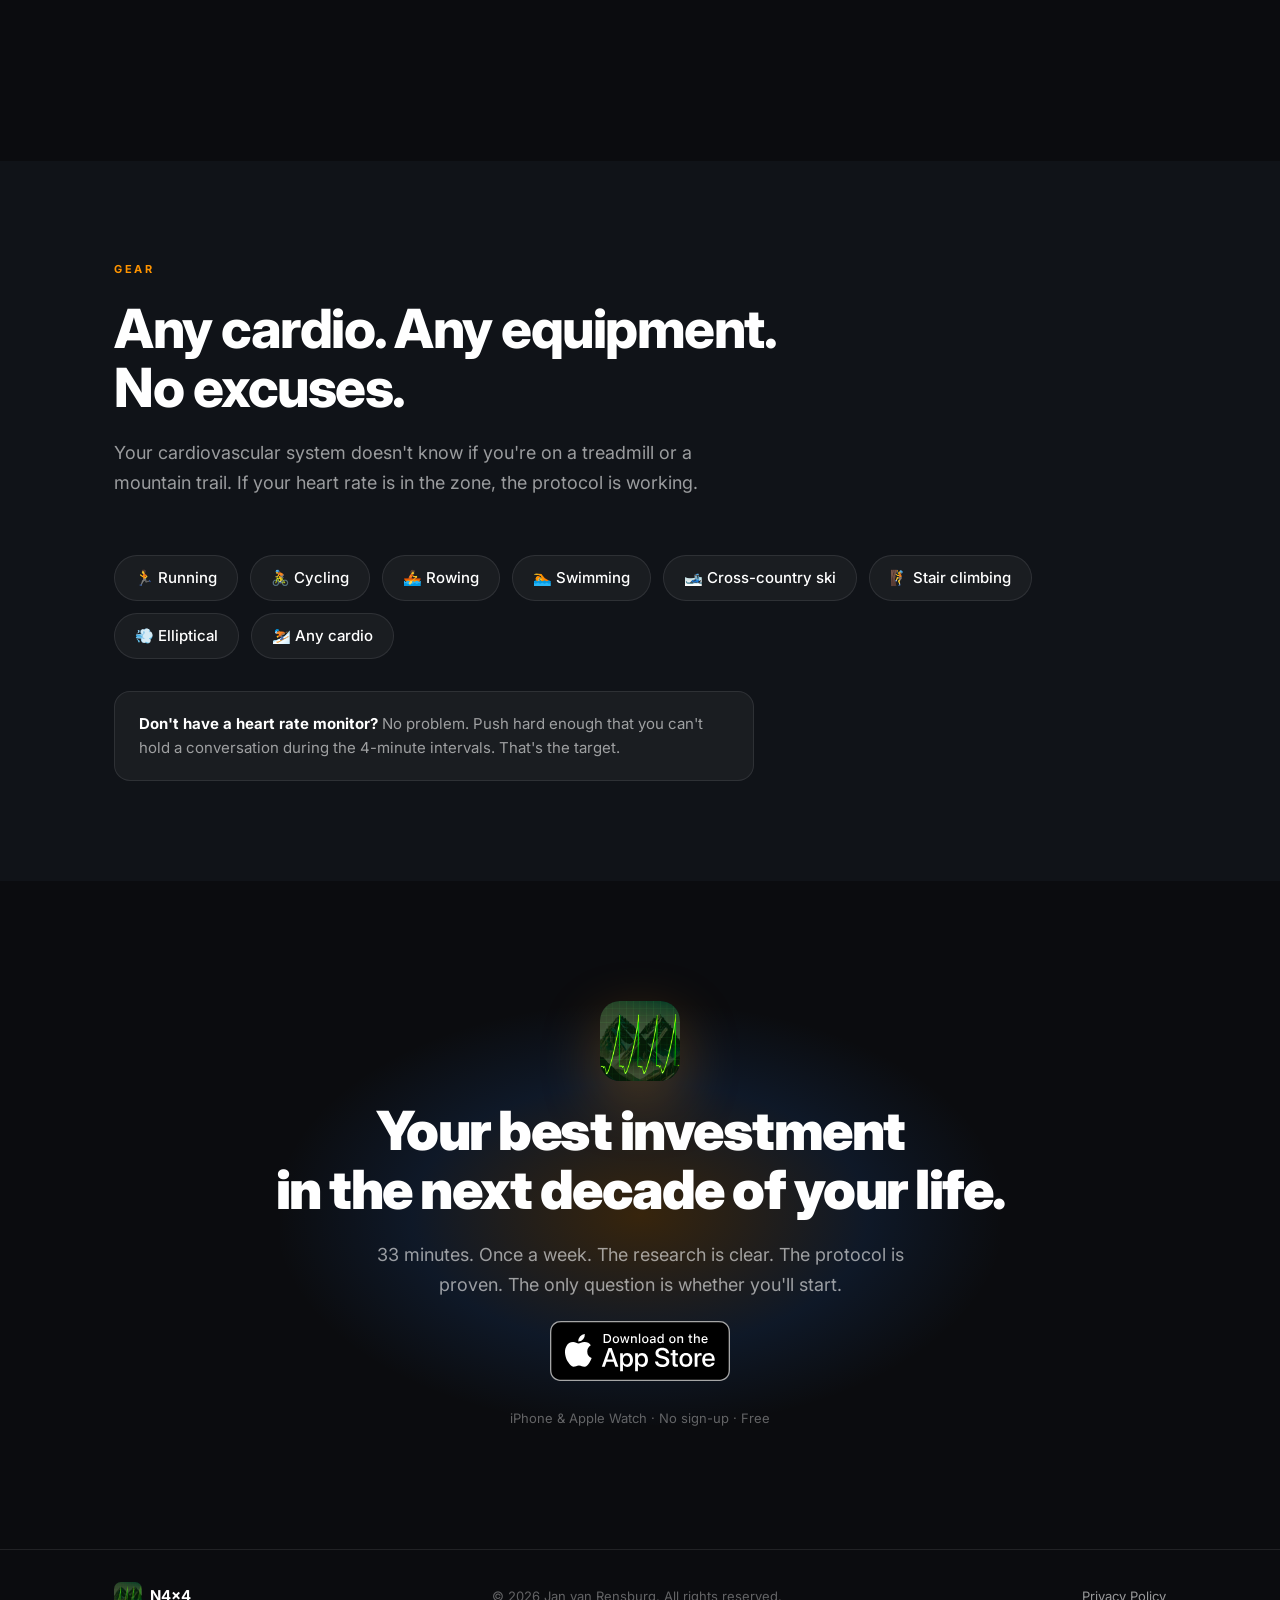
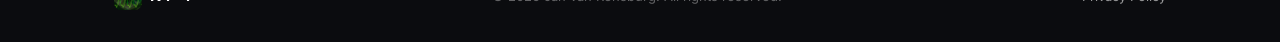
==== commit a14f2242: "Watch: match the real watchOS UI to the advertised design Restyle WatchTimerView to the website layo" ====
--- a/website-v2/index.html
+++ b/website-v2/index.html
@@ -68,7 +68,7 @@
             <div class="watch-tile">
                 <svg viewBox="0 0 210 256" preserveAspectRatio="xMidYMid meet" xmlns="http://www.w3.org/2000/svg" role="img" aria-label="Apple Watch showing live heart rate 172 BPM with a Speed Up coaching cue">
                     <text x="105" y="34" text-anchor="middle" fill="#FF9400" font-size="11" font-weight="700" letter-spacing="1.5">HIGH INTENSITY</text>
-                    <text x="105" y="51" text-anchor="middle" fill="#8b8b90" font-size="11" font-weight="600" letter-spacing="1">INTERVAL 3 / 4</text>
+                    <text x="105" y="51" text-anchor="middle" fill="#8b8b90" font-size="11" font-weight="600" letter-spacing="0.5">INTERVAL 3 / 4 · 4:00</text>
                     <g transform="rotate(-90 105 132)">
                         <circle cx="105" cy="132" r="74" fill="none" stroke="#2b2b2e" stroke-width="8"/>
                         <circle cx="105" cy="132" r="74" fill="none" stroke="url(#uRing)" stroke-width="8" stroke-linecap="round" stroke-dasharray="465" stroke-dashoffset="140"/>
@@ -311,7 +311,7 @@
                     <div class="watch-tile">
                         <svg viewBox="0 0 210 256" preserveAspectRatio="xMidYMid meet" xmlns="http://www.w3.org/2000/svg" role="img" aria-label="Apple Watch showing live heart rate 172 BPM with a Speed Up coaching cue">
                             <text x="105" y="34" text-anchor="middle" fill="#FF9400" font-size="11" font-weight="700" letter-spacing="1.5">HIGH INTENSITY</text>
-                            <text x="105" y="51" text-anchor="middle" fill="#8b8b90" font-size="11" font-weight="600" letter-spacing="1">INTERVAL 3 / 4</text>
+                            <text x="105" y="51" text-anchor="middle" fill="#8b8b90" font-size="11" font-weight="600" letter-spacing="0.5">INTERVAL 3 / 4 · 4:00</text>
                             <g transform="rotate(-90 105 132)">
                                 <circle cx="105" cy="132" r="74" fill="none" stroke="#2b2b2e" stroke-width="8"/>
                                 <circle cx="105" cy="132" r="74" fill="none" stroke="url(#uRing)" stroke-width="8" stroke-linecap="round" stroke-dasharray="465" stroke-dashoffset="140"/>
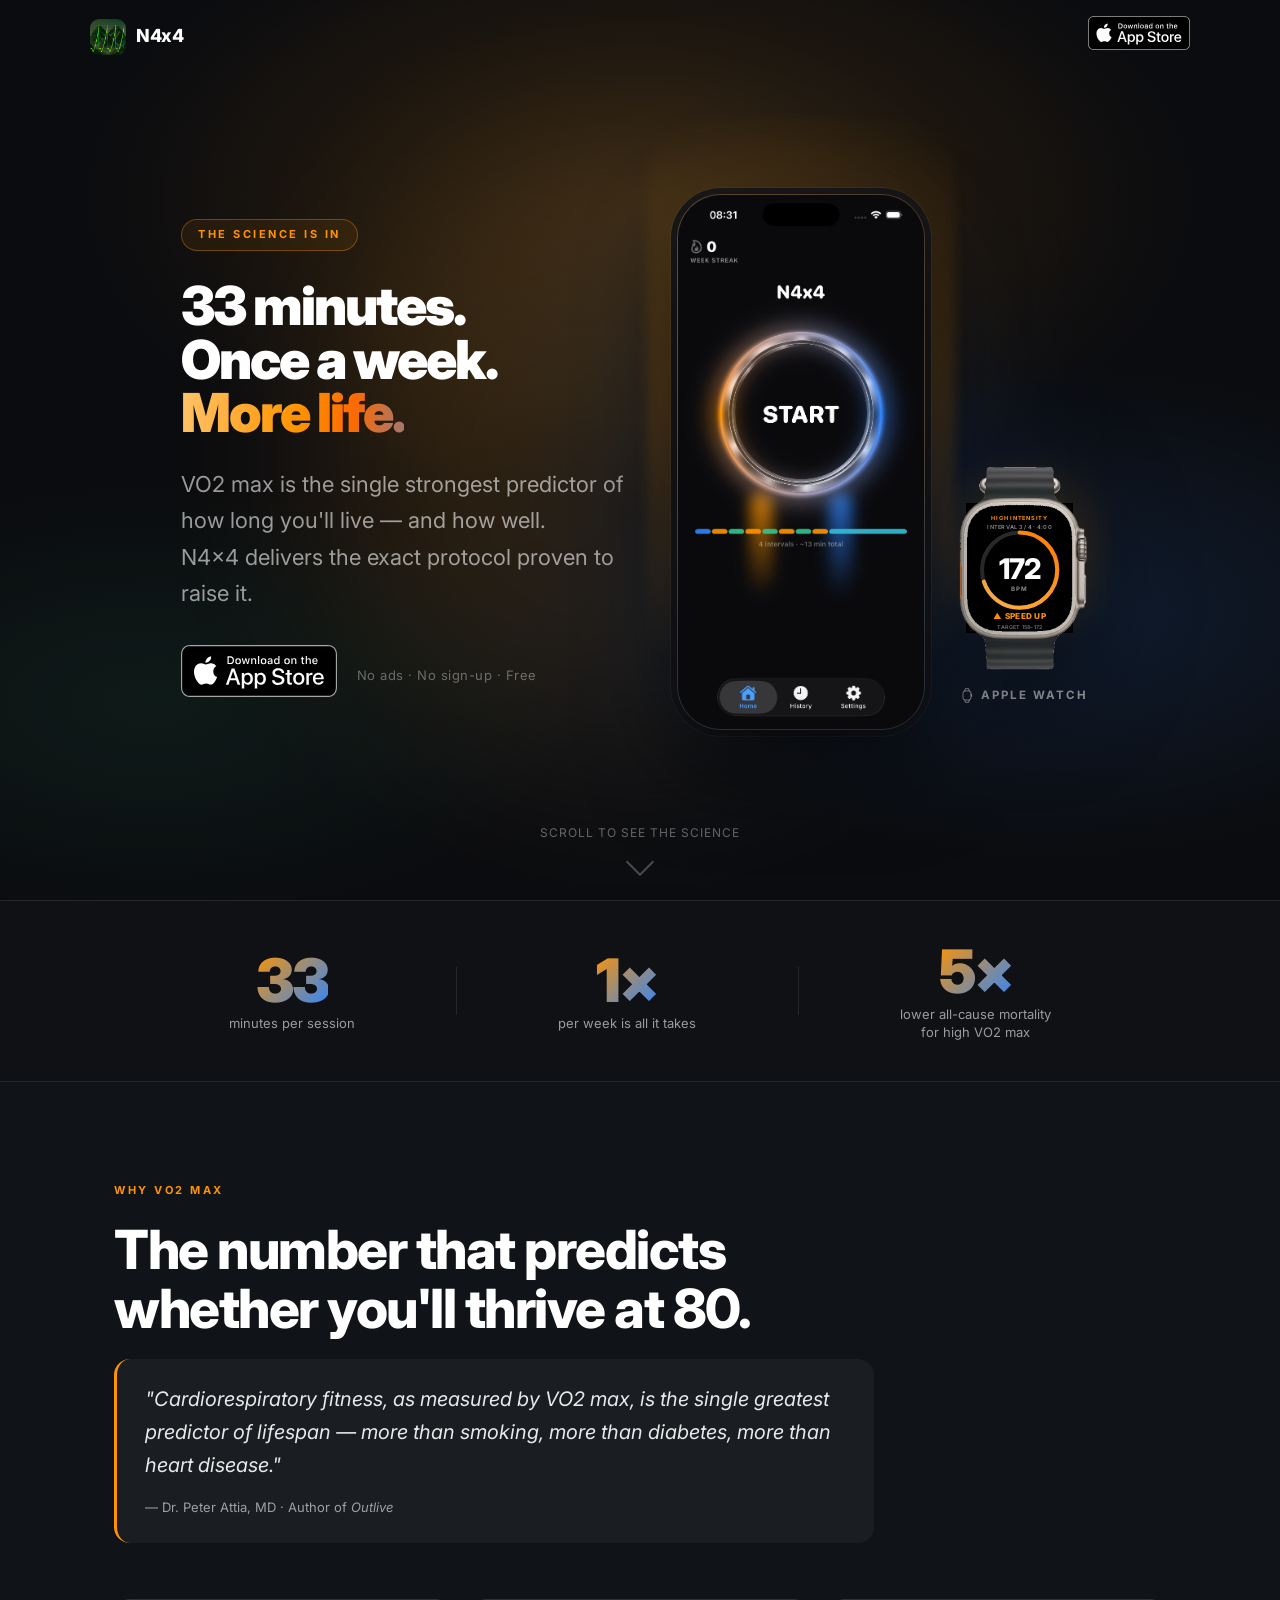
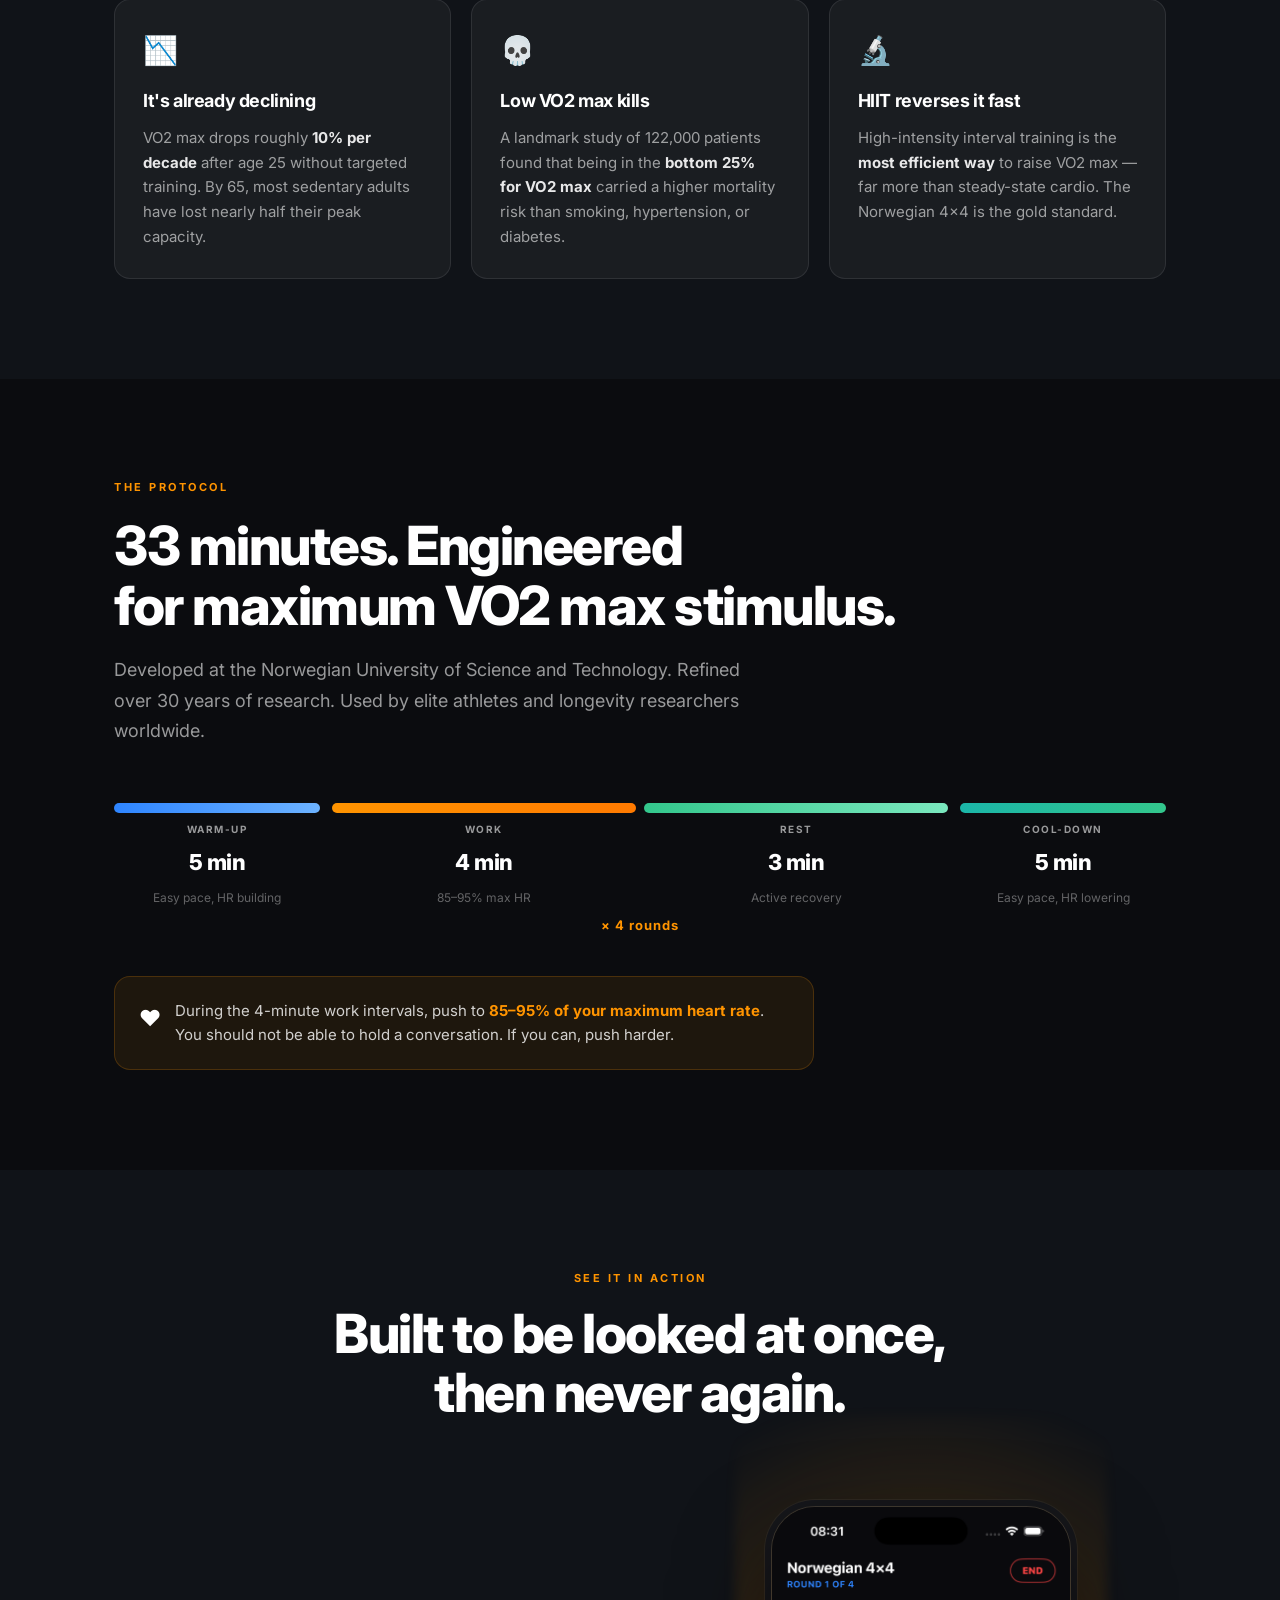
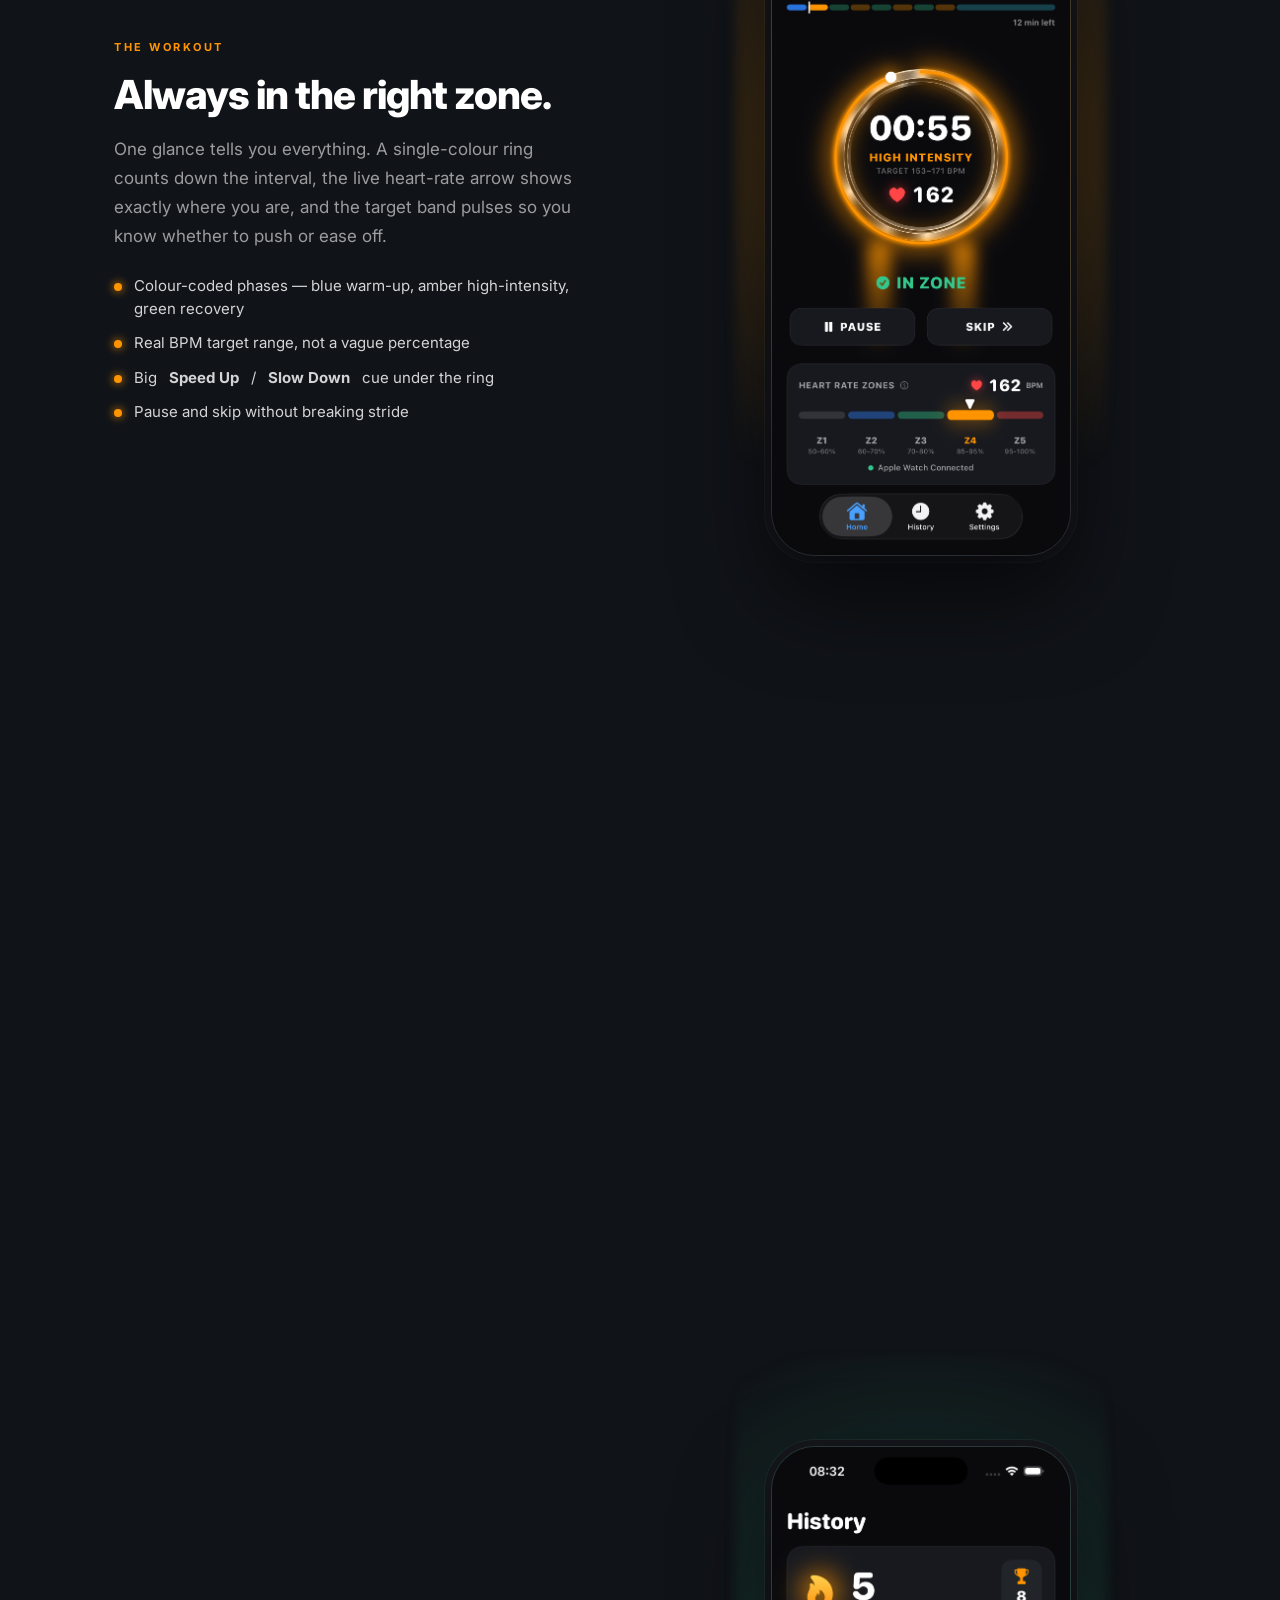
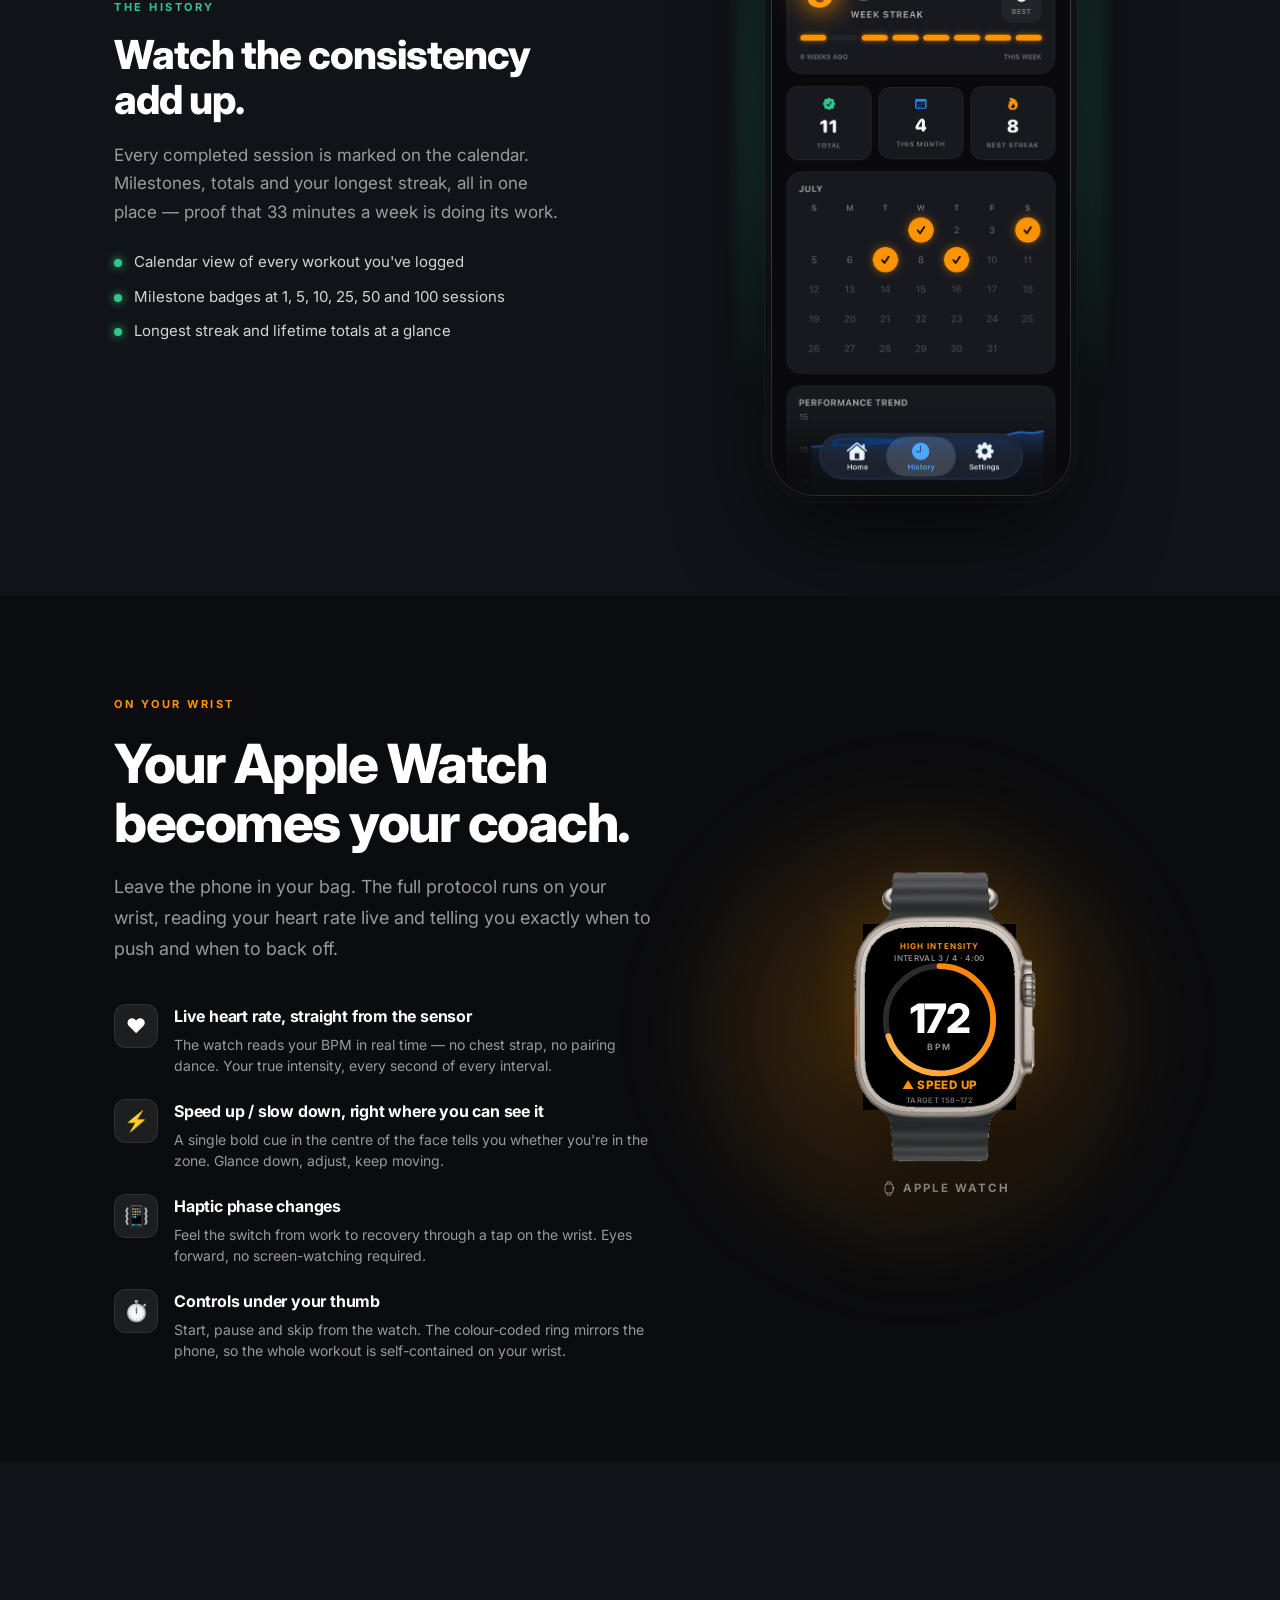
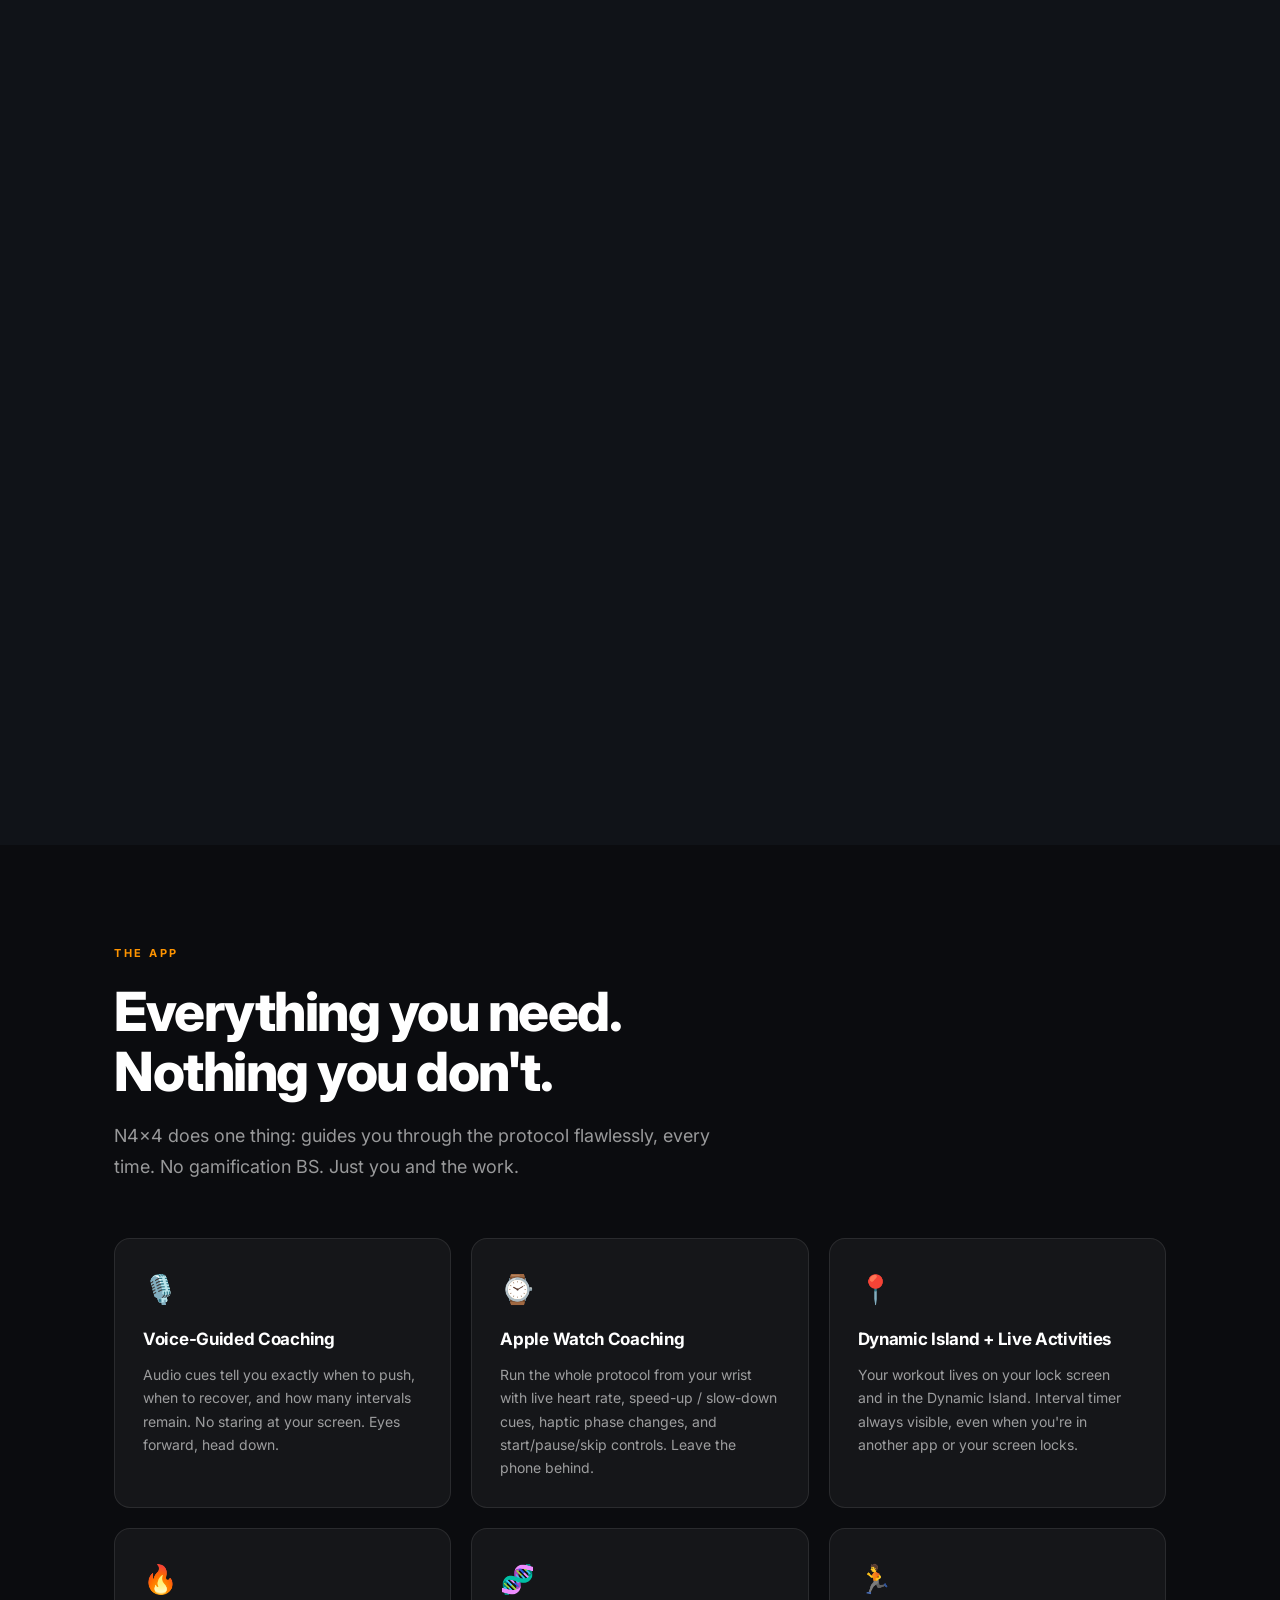
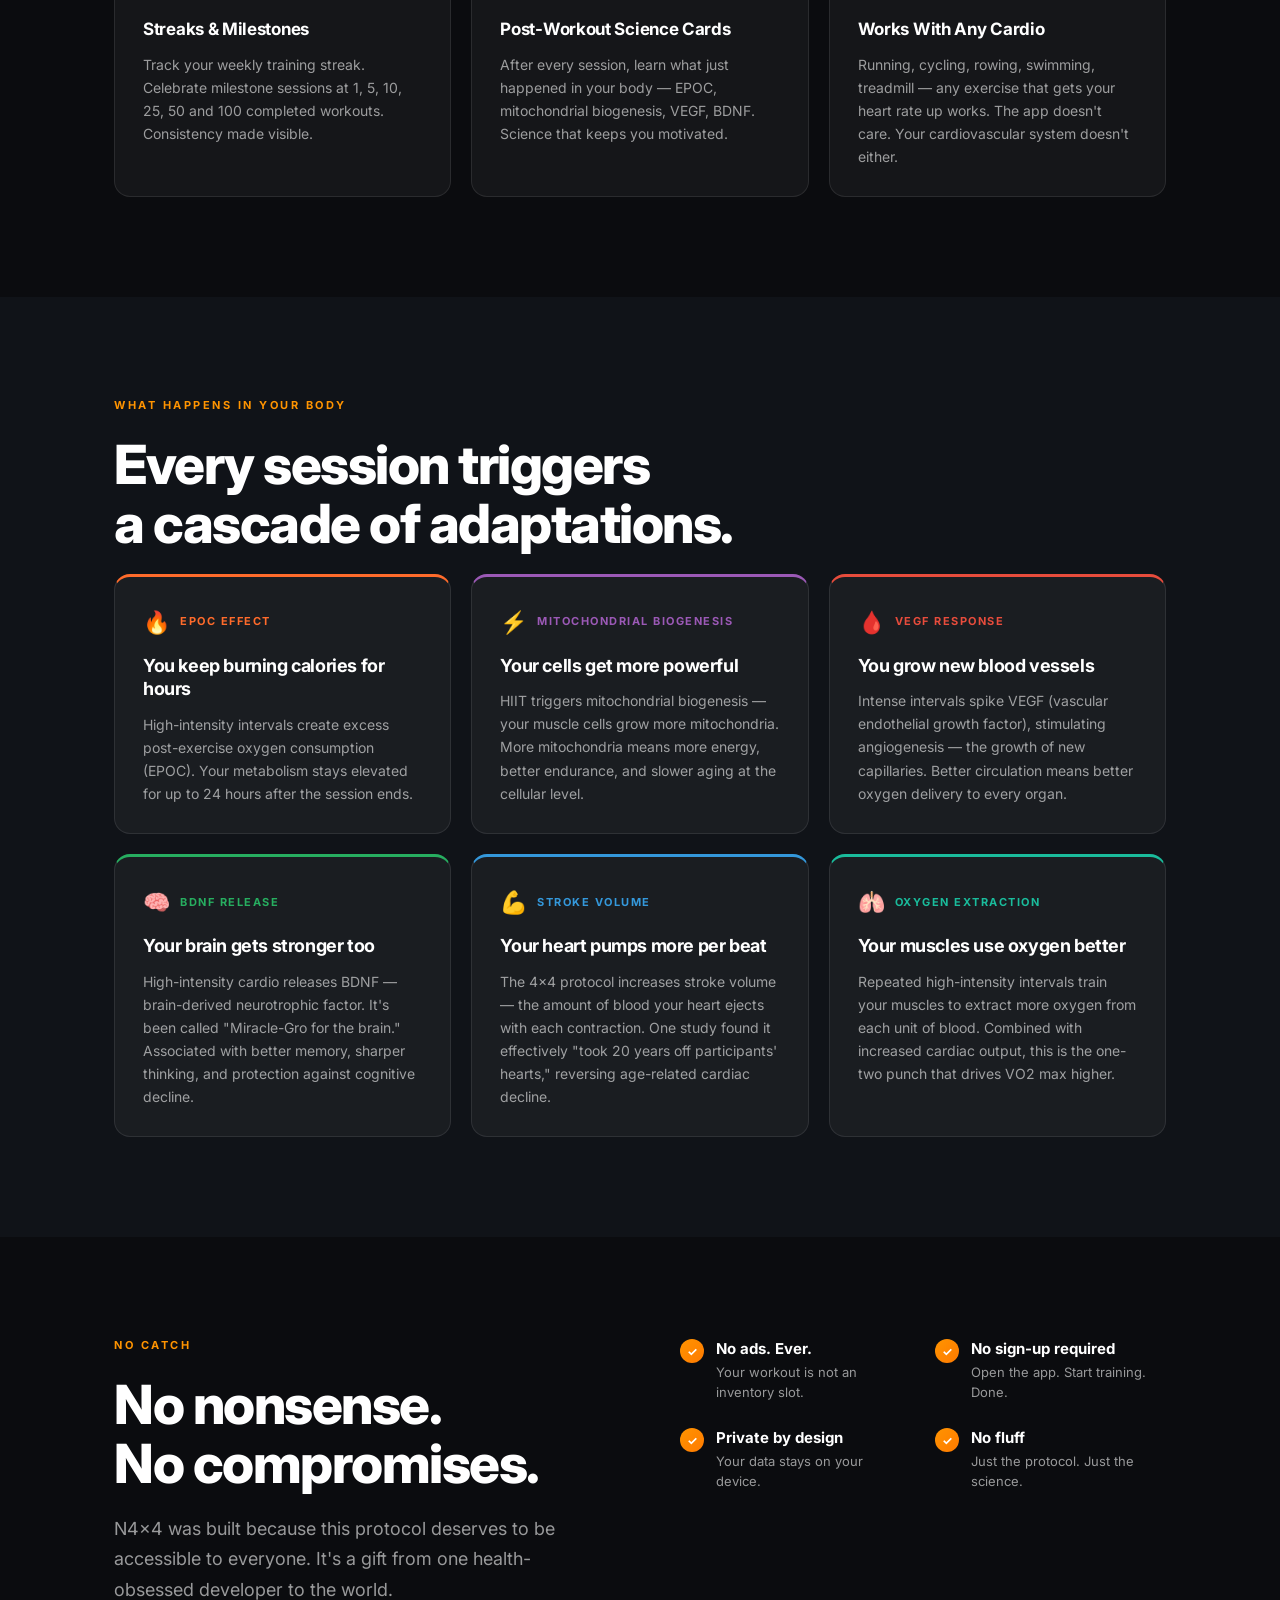
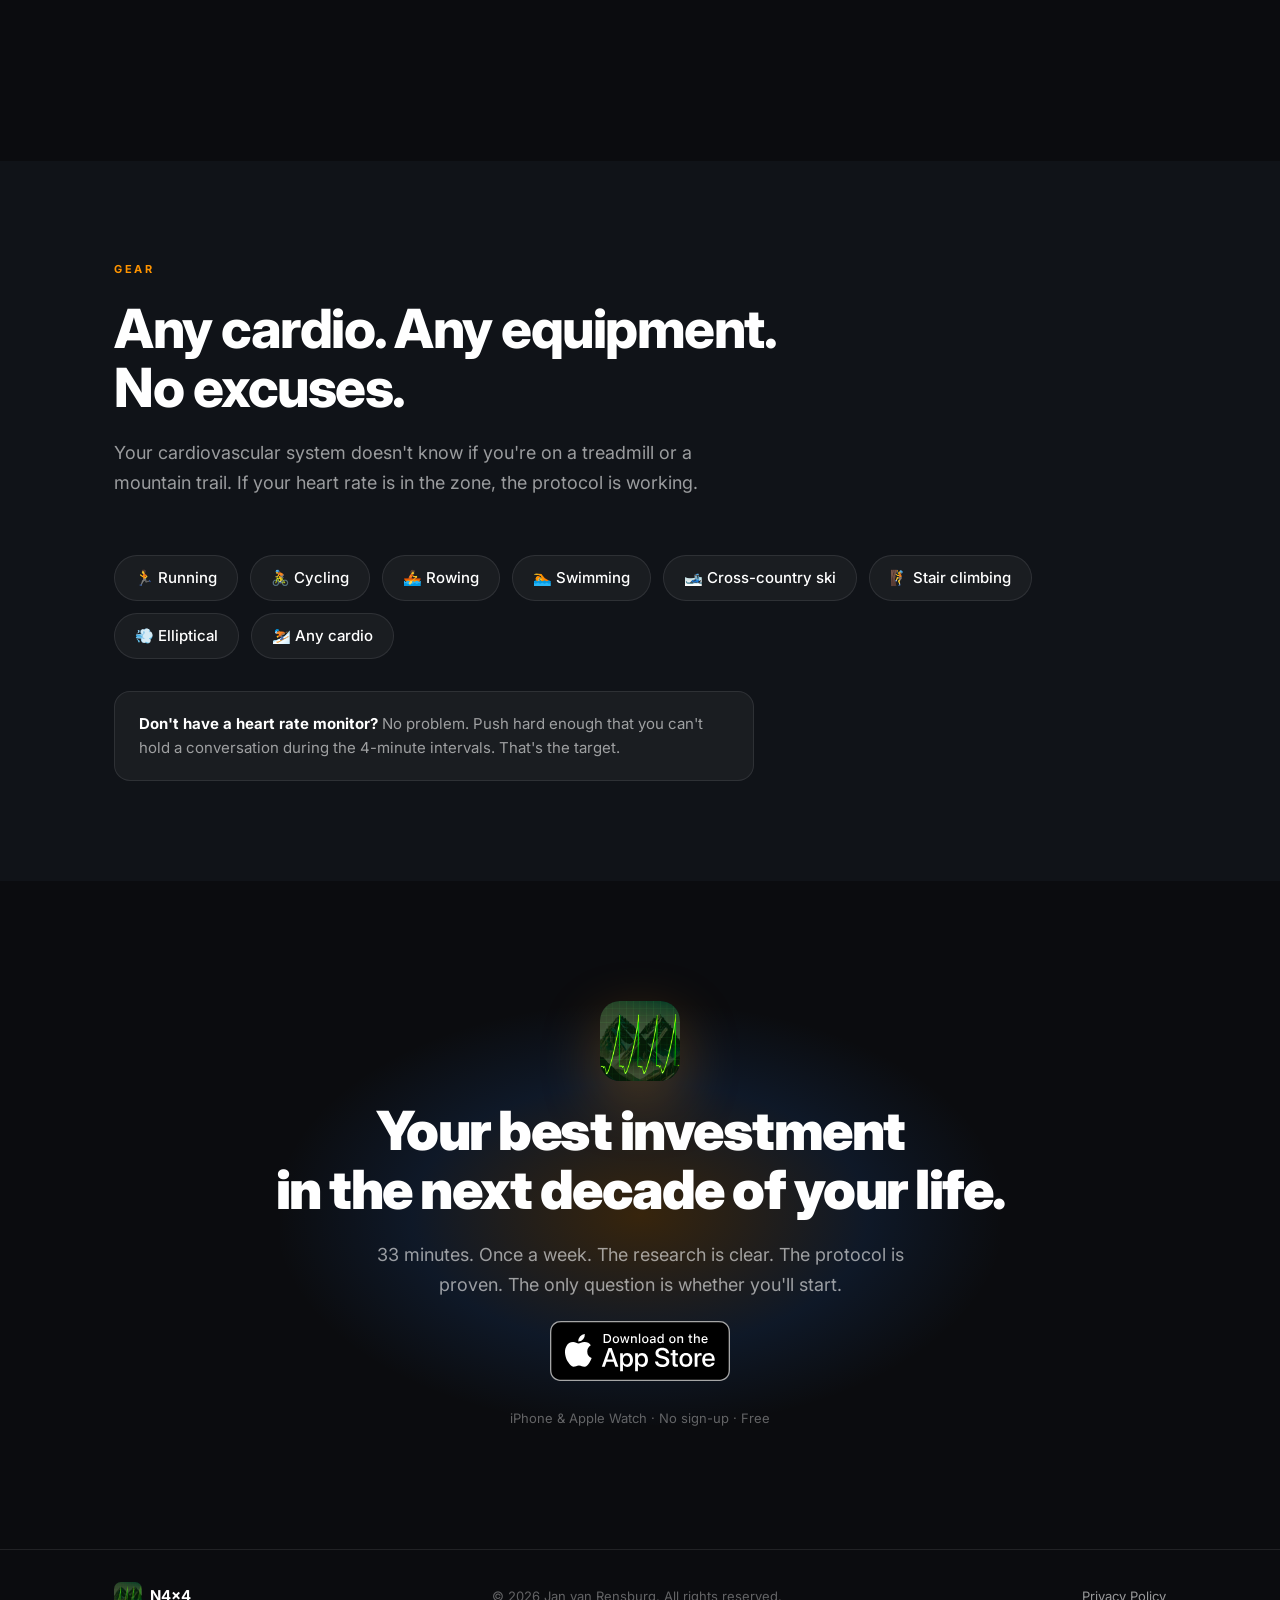
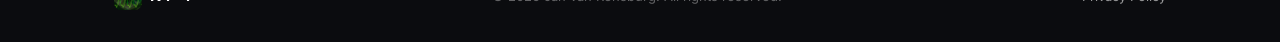
==== commit 37255b6f: "Website: use a real Apple Watch Ultra frame; untilt and space it from the phone Key the supplied Ult" ====
--- a/website-v2/index.html
+++ b/website-v2/index.html
@@ -65,19 +65,22 @@
             <img src="images/screen-home.png" alt="N4x4 home screen showing weekly streak and VO₂ max trend">
         </div>
         <div class="watch-mock">
-            <div class="watch-tile">
-                <svg viewBox="0 0 210 256" preserveAspectRatio="xMidYMid meet" xmlns="http://www.w3.org/2000/svg" role="img" aria-label="Apple Watch showing live heart rate 172 BPM with a Speed Up coaching cue">
-                    <text x="105" y="34" text-anchor="middle" fill="#FF9400" font-size="11" font-weight="700" letter-spacing="1.5">HIGH INTENSITY</text>
-                    <text x="105" y="51" text-anchor="middle" fill="#8b8b90" font-size="11" font-weight="600" letter-spacing="0.5">INTERVAL 3 / 4 · 4:00</text>
-                    <g transform="rotate(-90 105 132)">
-                        <circle cx="105" cy="132" r="74" fill="none" stroke="#2b2b2e" stroke-width="8"/>
-                        <circle cx="105" cy="132" r="74" fill="none" stroke="url(#uRing)" stroke-width="8" stroke-linecap="round" stroke-dasharray="465" stroke-dashoffset="140"/>
-                    </g>
-                    <text x="105" y="150" text-anchor="middle" fill="#ffffff" font-size="56" font-weight="800" letter-spacing="-2">172</text>
-                    <text x="105" y="173" text-anchor="middle" fill="#8b8b90" font-size="12" font-weight="700" letter-spacing="2">BPM</text>
-                    <text x="105" y="228" text-anchor="middle" fill="#FF9400" font-size="16" font-weight="800" letter-spacing="0.5">▲ SPEED UP</text>
-                    <text x="105" y="247" text-anchor="middle" fill="#6f6f74" font-size="10.5" font-weight="600" letter-spacing="0.5">TARGET 158–172</text>
-                </svg>
+            <div class="watch-device">
+                <div class="watch-face">
+                    <svg viewBox="0 0 210 256" preserveAspectRatio="xMidYMid meet" xmlns="http://www.w3.org/2000/svg" role="img" aria-label="Apple Watch Ultra running N4x4 — live heart rate 172 BPM with a Speed Up cue">
+                        <text x="105" y="34" text-anchor="middle" fill="#FF9400" font-size="11" font-weight="700" letter-spacing="1.5">HIGH INTENSITY</text>
+                        <text x="105" y="51" text-anchor="middle" fill="#8b8b90" font-size="11" font-weight="600" letter-spacing="0.5">INTERVAL 3 / 4 · 4:00</text>
+                        <g transform="rotate(-90 105 132)">
+                            <circle cx="105" cy="132" r="74" fill="none" stroke="#2b2b2e" stroke-width="8"/>
+                            <circle cx="105" cy="132" r="74" fill="none" stroke="url(#uRing)" stroke-width="8" stroke-linecap="round" stroke-dasharray="465" stroke-dashoffset="140"/>
+                        </g>
+                        <text x="105" y="150" text-anchor="middle" fill="#ffffff" font-size="56" font-weight="800" letter-spacing="-2">172</text>
+                        <text x="105" y="173" text-anchor="middle" fill="#8b8b90" font-size="12" font-weight="700" letter-spacing="2">BPM</text>
+                        <text x="105" y="228" text-anchor="middle" fill="#FF9400" font-size="16" font-weight="800" letter-spacing="0.5">▲ SPEED UP</text>
+                        <text x="105" y="247" text-anchor="middle" fill="#6f6f74" font-size="10.5" font-weight="600" letter-spacing="0.5">TARGET 158–172</text>
+                    </svg>
+                </div>
+                <img class="watch-frame" src="images/watch-ultra-frame.png" alt="Apple Watch Ultra">
             </div>
             <div class="watch-caption">
                 <svg viewBox="0 0 24 30" fill="none" xmlns="http://www.w3.org/2000/svg" aria-hidden="true">
@@ -308,19 +311,22 @@
             </div>
             <div class="watch-stage animate-in delay-1">
                 <div class="watch-mock">
-                    <div class="watch-tile">
-                        <svg viewBox="0 0 210 256" preserveAspectRatio="xMidYMid meet" xmlns="http://www.w3.org/2000/svg" role="img" aria-label="Apple Watch showing live heart rate 172 BPM with a Speed Up coaching cue">
-                            <text x="105" y="34" text-anchor="middle" fill="#FF9400" font-size="11" font-weight="700" letter-spacing="1.5">HIGH INTENSITY</text>
-                            <text x="105" y="51" text-anchor="middle" fill="#8b8b90" font-size="11" font-weight="600" letter-spacing="0.5">INTERVAL 3 / 4 · 4:00</text>
-                            <g transform="rotate(-90 105 132)">
-                                <circle cx="105" cy="132" r="74" fill="none" stroke="#2b2b2e" stroke-width="8"/>
-                                <circle cx="105" cy="132" r="74" fill="none" stroke="url(#uRing)" stroke-width="8" stroke-linecap="round" stroke-dasharray="465" stroke-dashoffset="140"/>
-                            </g>
-                            <text x="105" y="150" text-anchor="middle" fill="#ffffff" font-size="56" font-weight="800" letter-spacing="-2">172</text>
-                            <text x="105" y="173" text-anchor="middle" fill="#8b8b90" font-size="12" font-weight="700" letter-spacing="2">BPM</text>
-                            <text x="105" y="228" text-anchor="middle" fill="#FF9400" font-size="16" font-weight="800" letter-spacing="0.5">▲ SPEED UP</text>
-                            <text x="105" y="247" text-anchor="middle" fill="#6f6f74" font-size="10.5" font-weight="600" letter-spacing="0.5">TARGET 158–172</text>
-                        </svg>
+                    <div class="watch-device">
+                        <div class="watch-face">
+                            <svg viewBox="0 0 210 256" preserveAspectRatio="xMidYMid meet" xmlns="http://www.w3.org/2000/svg" role="img" aria-label="Apple Watch Ultra running N4x4 — live heart rate 172 BPM with a Speed Up cue">
+                                <text x="105" y="34" text-anchor="middle" fill="#FF9400" font-size="11" font-weight="700" letter-spacing="1.5">HIGH INTENSITY</text>
+                                <text x="105" y="51" text-anchor="middle" fill="#8b8b90" font-size="11" font-weight="600" letter-spacing="0.5">INTERVAL 3 / 4 · 4:00</text>
+                                <g transform="rotate(-90 105 132)">
+                                    <circle cx="105" cy="132" r="74" fill="none" stroke="#2b2b2e" stroke-width="8"/>
+                                    <circle cx="105" cy="132" r="74" fill="none" stroke="url(#uRing)" stroke-width="8" stroke-linecap="round" stroke-dasharray="465" stroke-dashoffset="140"/>
+                                </g>
+                                <text x="105" y="150" text-anchor="middle" fill="#ffffff" font-size="56" font-weight="800" letter-spacing="-2">172</text>
+                                <text x="105" y="173" text-anchor="middle" fill="#8b8b90" font-size="12" font-weight="700" letter-spacing="2">BPM</text>
+                                <text x="105" y="228" text-anchor="middle" fill="#FF9400" font-size="16" font-weight="800" letter-spacing="0.5">▲ SPEED UP</text>
+                                <text x="105" y="247" text-anchor="middle" fill="#6f6f74" font-size="10.5" font-weight="600" letter-spacing="0.5">TARGET 158–172</text>
+                            </svg>
+                        </div>
+                        <img class="watch-frame" src="images/watch-ultra-frame.png" alt="Apple Watch Ultra">
                     </div>
                     <div class="watch-caption">
                         <svg viewBox="0 0 24 30" fill="none" xmlns="http://www.w3.org/2000/svg" aria-hidden="true">
--- a/website-v2/styles.css
+++ b/website-v2/styles.css
@@ -217,18 +217,18 @@
 .hero-devices { align-items: flex-end; }
 .hero-devices .device img { width: 288px; }
 .hero-devices .watch-mock {
-    width: 172px;
-    margin-left: -10px;
-    margin-bottom: 30px;
-    transform: rotate(-3deg);
+    width: 170px;
+    margin-left: 22px;
+    margin-bottom: 18px;
+    transform: none;
 }
 @media (max-width: 560px) {
-    .hero-devices .device img { width: 208px; }
-    .hero-devices .watch-mock { width: 128px; margin-left: -6px; margin-bottom: 22px; }
+    .hero-devices .device img { width: 200px; }
+    .hero-devices .watch-mock { width: 116px; margin-left: 12px; margin-bottom: 12px; }
 }
 
 /* Two-column hero on desktop — text left, devices right */
-@media (min-width: 900px) {
+@media (min-width: 1000px) {
     .hero {
         flex-direction: row;
         align-items: center;
@@ -237,13 +237,13 @@
         gap: 48px;
         padding: 96px 40px 72px;
     }
-    .hero-content { width: auto; max-width: 500px; margin: 0; }
-    .hero-headline { font-size: clamp(46px, 4.4vw, 70px); letter-spacing: -2px; }
-    .hero-sub { margin: 0 0 34px; max-width: 470px; }
+    .hero-content { width: auto; max-width: 448px; margin: 0; }
+    .hero-headline { font-size: clamp(44px, 4.2vw, 66px); letter-spacing: -2px; }
+    .hero-sub { margin: 0 0 34px; max-width: 448px; }
     .hero-actions { flex-direction: row; align-items: center; gap: 20px; margin-bottom: 0; }
     .hero-devices { margin-top: 0; flex: 0 0 auto; }
-    .hero-devices .device img { width: 264px; }
-    .hero-devices .watch-mock { width: 162px; margin-left: -10px; margin-bottom: 40px; }
+    .hero-devices .device img { width: 248px; }
+    .hero-devices .watch-mock { width: 150px; margin-left: 24px; margin-bottom: 26px; }
     .hero-scroll-hint { display: none; }
 }
 
@@ -633,33 +633,42 @@
 
 .watch-stage { display: flex; justify-content: center; }
 
-/* Apple Watch screen tile (frameless) */
+/* Apple Watch Ultra — real device frame with the live face composited in */
 .watch-mock {
     position: relative;
-    width: 236px;
+    width: 214px;
     display: flex;
     flex-direction: column;
     align-items: center;
-    gap: 16px;
-}
-.watch-tile {
+    gap: 14px;
+}
+.watch-device {
     position: relative;
     width: 100%;
-    aspect-ratio: 1 / 1.145;
-    border-radius: 27% / 24%;
-    background: #000;
-    border: 1px solid rgba(255,255,255,0.10);
-    overflow: hidden;
-    box-shadow: 0 26px 60px rgba(0,0,0,0.5), 0 0 72px -8px rgba(255,148,0,0.42);
-}
-.watch-tile svg { position: absolute; inset: 0; width: 100%; height: 100%; display: block; }
-.watch-tile::after {
+    filter: drop-shadow(0 28px 50px rgba(0,0,0,0.55));
+}
+.watch-device::before {
     content: '';
     position: absolute;
-    inset: 0;
-    background: linear-gradient(135deg, rgba(255,255,255,0.10), transparent 42%);
+    inset: -6% -4%;
+    background: radial-gradient(circle at 50% 44%, rgba(255,148,0,0.22), transparent 66%);
+    filter: blur(10px);
+    z-index: 0;
     pointer-events: none;
 }
+.watch-frame { position: relative; z-index: 2; width: 100%; height: auto; display: block; }
+/* Screen cutout of the frame PNG (measured): the face sits just behind it. */
+.watch-face {
+    position: absolute;
+    z-index: 1;
+    left: 11.3%;
+    top: 20.9%;
+    width: 71.5%;
+    height: 61%;
+    background: #000;
+    overflow: hidden;
+}
+.watch-face svg { width: 100%; height: 100%; display: block; }
 .watch-caption {
     display: flex;
     align-items: center;
